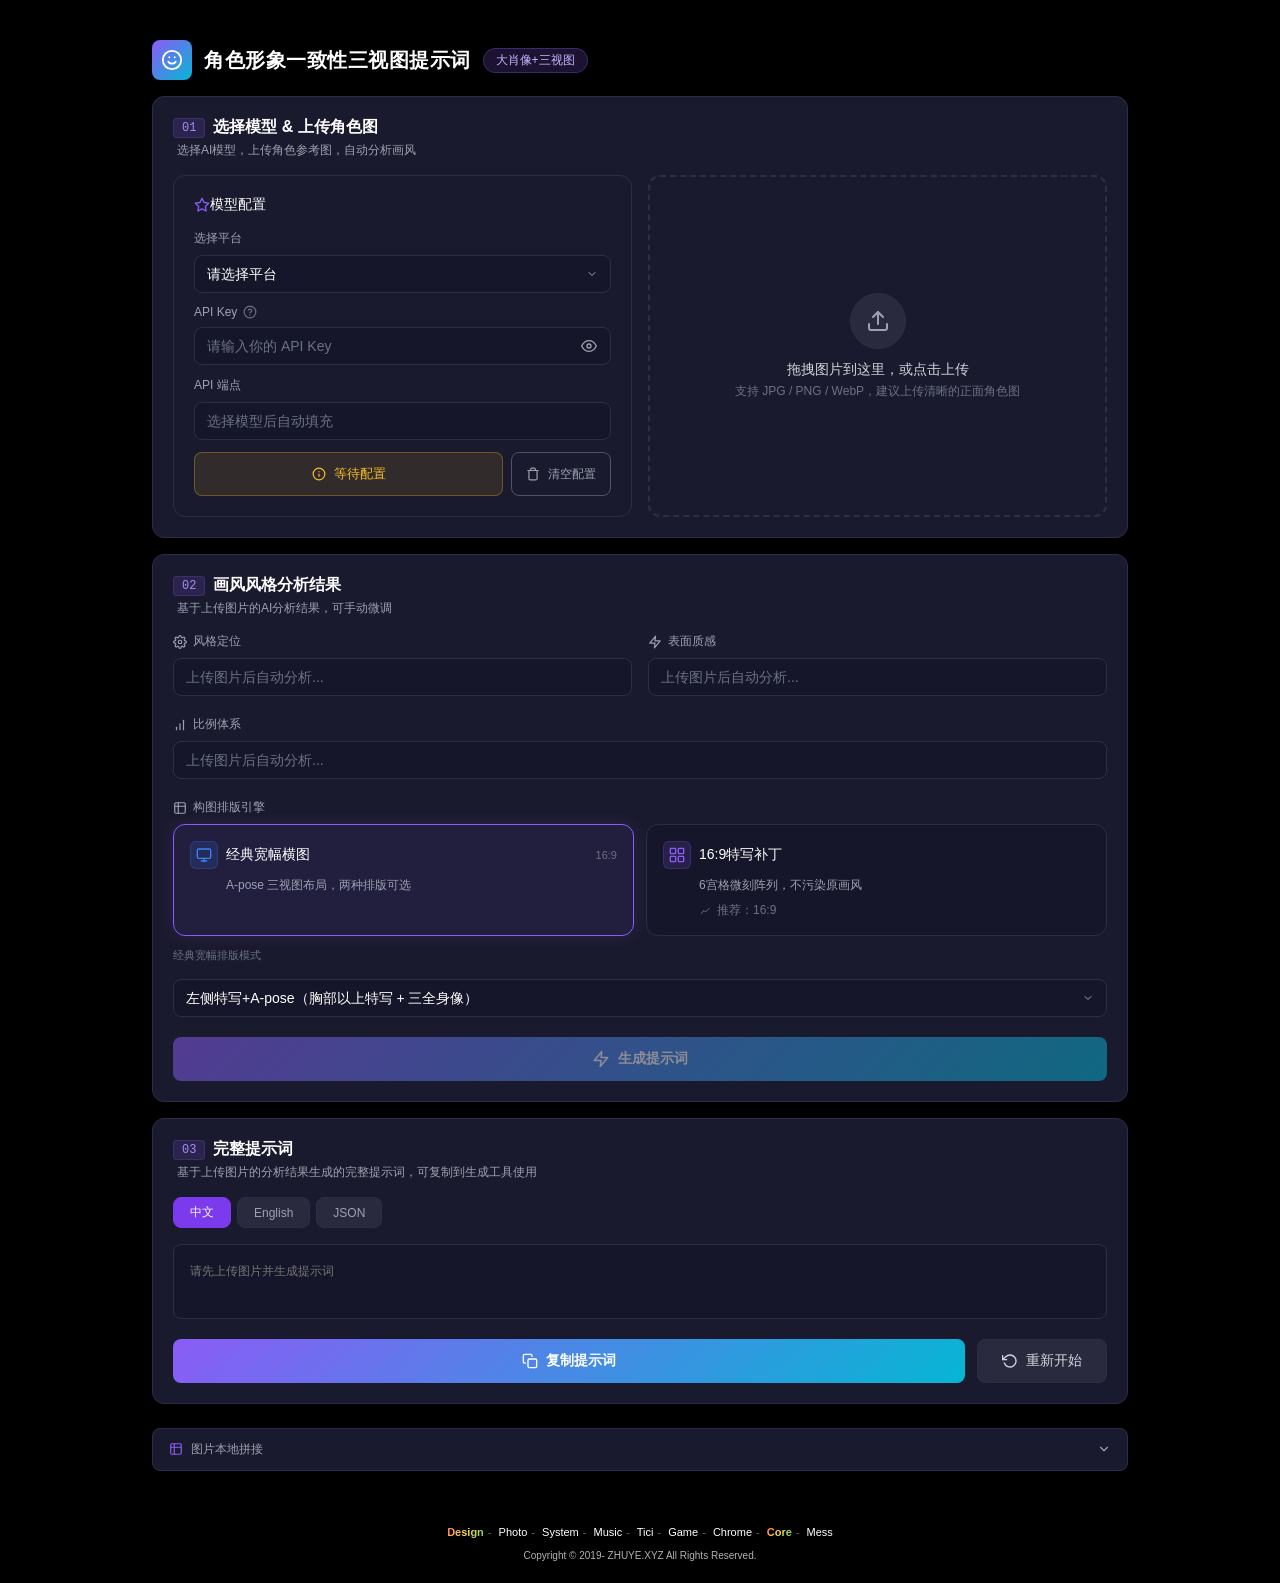
==== index.html @ f4ab0c1b "Add files via upload" ====
<!DOCTYPE html>
<html lang="zh-CN">
<head>
<meta charset="UTF-8">
<meta name="viewport" content="width=device-width,initial-scale=1.0">
<title>角色形象一致性三视图提示词</title>
<link rel="icon" href="https://www.zhuye.xyz/favicon3.ico" type="image/x-icon">
<style>
*,*::before,*::after{margin:0;padding:0;box-sizing:border-box}
body{font-family:-apple-system,BlinkMacSystemFont,"Segoe UI","PingFang SC","Microsoft YaHei",sans-serif;background:#000;color:#fff;-webkit-font-smoothing:antialiased;min-height:100vh}
::-webkit-scrollbar{width:6px}::-webkit-scrollbar-track{background:transparent}::-webkit-scrollbar-thumb{background:#2d2d4a;border-radius:3px}
.container{max-width:1024px;margin:0 auto;padding:24px 16px}@media(min-width:768px){.container{padding:40px 24px}}
@keyframes fadeInUp{from{opacity:0;transform:translateY(20px)}to{opacity:1;transform:translateY(0)}}
@keyframes spin{to{transform:rotate(360deg)}}
.fade-in{animation:fadeInUp .6s ease forwards;opacity:0}.d1{animation-delay:100ms}.d2{animation-delay:200ms}.d3{animation-delay:300ms}

.header{display:flex;align-items:center;gap:12px;flex-wrap:wrap}
.h-icon{width:40px;height:40px;border-radius:8px;background:linear-gradient(135deg,#8b5cf6,#06b6d4);display:flex;align-items:center;justify-content:center;flex-shrink:0}
.h-icon svg{width:22px;height:22px;color:#fff}
.h-title{font-size:20px;font-weight:700;letter-spacing:.5px}
.h-badge{padding:3px 12px;border-radius:999px;font-size:12px;font-weight:500;background:rgba(139,92,246,.2);color:#c4b5fd;border:1px solid rgba(139,92,246,.3);white-space:nowrap}

.card{background:#1a1a2e;border:1px solid #2d2d4a;border-radius:12px;padding:20px;margin-top:16px}
.card-hdr{display:flex;align-items:center;gap:8px;margin-bottom:4px}
.card-step{font-size:12px;font-family:monospace;color:#a78bfa;background:rgba(139,92,246,.15);padding:2px 8px;border-radius:4px;border:1px solid rgba(139,92,246,.2)}
.card-title{font-size:16px;font-weight:600}
.card-sub{font-size:12px;color:#9ca3af;margin-left:4px;margin-bottom:16px}

.grid-2{display:grid;grid-template-columns:1fr;gap:16px}@media(min-width:1024px){.grid-2{grid-template-columns:1fr 1fr}}
.grid-2s{display:grid;grid-template-columns:1fr;gap:16px}@media(min-width:640px){.grid-2s{grid-template-columns:1fr 1fr}}

.f-label{display:flex;align-items:center;gap:6px;font-size:12px;color:#9ca3af;margin-bottom:8px}
.f-label svg{width:14px;height:14px;flex-shrink:0}
.inp{width:100%;padding:10px 12px;background:#16162a;border:1px solid #2d2d4a;border-radius:8px;color:#fff;font-size:14px;outline:none;transition:all .2s}
.inp:focus{border-color:#8b5cf6;box-shadow:0 0 0 2px rgba(139,92,246,.2)}
.inp::placeholder{color:#6b7280}
.sel{width:100%;padding:10px 36px 10px 12px;background:#16162a;border:1px solid #2d2d4a;border-radius:8px;color:#fff;font-size:14px;outline:none;appearance:none;cursor:pointer;background-image:url("data:image/svg+xml,%3Csvg xmlns='http://www.w3.org/2000/svg' width='12' height='12' viewBox='0 0 24 24' fill='none' stroke='%239ca3af' stroke-width='2' stroke-linecap='round' stroke-linejoin='round'%3E%3Cpolyline points='6 9 12 15 18 9'%3E%3C/polyline%3E%3C/svg%3E");background-repeat:no-repeat;background-position:right 12px center}
.sel:focus{border-color:#8b5cf6;box-shadow:0 0 0 2px rgba(139,92,246,.2)}
.sel option{background:#16162a;color:#fff}
.inp-wrap{position:relative}
.inp-wrap .inp{padding-right:40px}
.inp-wrap .tgl{position:absolute;right:10px;top:50%;transform:translateY(-50%);background:none;border:none;color:#9ca3af;cursor:pointer;padding:4px;display:flex}
.inp-wrap .tgl:hover{color:#fff}

.b-grad{width:100%;padding:12px 24px;border-radius:8px;border:none;background:linear-gradient(135deg,#8b5cf6,#06b6d4);color:#fff;font-size:14px;font-weight:600;cursor:pointer;display:flex;align-items:center;justify-content:center;gap:8px;transition:all .2s;min-height:44px}
.b-grad:hover{opacity:.9;box-shadow:0 4px 20px rgba(139,92,246,.4)}
.b-grad:active{transform:scale(.98)}
.b-grad:disabled{opacity:.5;cursor:not-allowed;box-shadow:none}

.b-sec{padding:12px 24px;border-radius:8px;border:1px solid #2d2d4a;background:#2a2a3e;color:#d1d5db;font-size:14px;cursor:pointer;display:flex;align-items:center;justify-content:center;gap:8px;transition:all .2s;flex:1;min-height:44px;white-space:nowrap}
.b-sec:hover{border-color:#6b7280;color:#fff}

.b-tab{padding:6px 16px;border-radius:8px;font-size:12px;cursor:pointer;transition:all .2s;border:1px solid #2d2d4a;background:#2a2a3e;color:#9ca3af}
.b-tab:hover{border-color:#6b7280}
.b-tab.on{background:#7c3aed;color:#fff;border-color:#7c3aed}

.b-foot{width:100%;padding:12px 16px;border-radius:8px;border:1px solid #2d2d4a;background:#1a1a2e;color:#9ca3af;font-size:12px;cursor:pointer;display:flex;align-items:center;gap:8px;transition:all .2s}
.b-foot:hover{border-color:#6b7280;color:#d1d5db}
.b-foot .arr{margin-left:auto;transition:transform .2s}
.b-foot .arr.on{transform:rotate(180deg)}

/* 合并状态按钮 */
.s-btn{width:100%;padding:10px 12px;border-radius:8px;border:1px solid #2d2d4a;font-size:13px;display:flex;align-items:center;justify-content:center;gap:8px;transition:all .3s;cursor:default;min-height:44px}
.s-btn.wait{background:rgba(251,191,36,.1);border-color:rgba(251,191,36,.3);color:#fbbf24}
.s-btn.ready{background:rgba(59,130,246,.1);border-color:rgba(59,130,246,.3);color:#60a5fa;cursor:pointer}
.s-btn.ready:hover{background:rgba(59,130,246,.2);border-color:rgba(59,130,246,.5)}
.s-btn.testing{background:rgba(251,191,36,.1);border-color:rgba(251,191,36,.3);color:#fbbf24;cursor:default}
.s-btn.ok{background:rgba(16,185,129,.1);border-color:rgba(16,185,129,.3);color:#34d399;cursor:default}
.s-btn.fail{background:rgba(239,68,68,.1);border-color:rgba(239,68,68,.3);color:#f87171;cursor:pointer}
.s-btn.fail:hover{background:rgba(239,68,68,.2);border-color:rgba(239,68,68,.5)}
.s-btn .spin{animation:spin 1s linear infinite}
.s-btn.clear{width:auto;padding:10px 14px;border-color:#4b5563;color:#9ca3af;cursor:pointer;flex-shrink:0;white-space:nowrap;font-size:12px}
.s-btn.clear:hover{background:rgba(239,68,68,.1);border-color:rgba(239,68,68,.3);color:#f87171}

.upload{border:2px dashed #2d2d4a;border-radius:12px;padding:32px 16px;text-align:center;cursor:pointer;transition:all .2s;display:flex;flex-direction:column;align-items:center;justify-content:center;flex:1;height:100%;min-height:200px}
.upload:hover{border-color:rgba(139,92,246,.5);background:rgba(139,92,246,.03)}
.upload.drag{border-color:#8b5cf6;background:rgba(139,92,246,.08)}
.upload.ok{border-color:rgba(16,185,129,.4);background:rgba(16,185,129,.03);cursor:default}
.u-icon{width:56px;height:56px;border-radius:50%;background:#2a2a3e;border:1px solid #2d2d4a;display:flex;align-items:center;justify-content:center;margin-bottom:12px}
.u-icon svg{width:24px;height:24px;color:#9ca3af}
.u-text{font-size:14px;color:#d1d5db}
.u-hint{font-size:12px;color:#6b7280;margin-top:4px}
.u-prev{display:none;flex-direction:column;align-items:center;gap:8px;width:100%}
.u-prev img{width:100px;height:100px;object-fit:cover;border-radius:8px;border:1px solid rgba(16,185,129,.3)}
/* 上传后预览占满高度 */
.upload.ok{min-height:auto;padding:16px}
.upload.ok .u-prev{flex:1;justify-content:center;position:relative}
.upload.ok .u-prev:hover::after{content:'点击重新上传';position:absolute;inset:0;display:flex;align-items:center;justify-content:center;background:rgba(0,0,0,.65);color:#fff;font-size:14px;font-weight:500;border-radius:8px;cursor:pointer}
@media(min-width:1024px){
  .upload-wrap{height:100%}
  .upload.ok .u-prev img{max-width:100%;max-height:360px;width:auto;height:auto;object-fit:contain}
  .u-prev .nm,.u-prev .sz{flex-shrink:0}
}
.u-prev .nm{font-size:14px;color:#34d399}
.u-prev .sz{font-size:12px;color:#6b7280}


.og{display:grid;grid-template-columns:1fr;gap:12px}@media(min-width:640px){.og{grid-template-columns:1fr 1fr}}
.oc{background:#16162a;border:1px solid #2d2d4a;border-radius:12px;padding:16px;cursor:pointer;transition:all .2s}
.oc:hover{border-color:#4a4a6a;background:#1a1a30}
.oc.sel{border-color:#8b5cf6;background:rgba(139,92,246,.08);box-shadow:0 0 15px rgba(139,92,246,.15)}
.oc-hdr{display:flex;align-items:center;gap:8px;margin-bottom:8px}
.oc-ico{width:28px;height:28px;border-radius:6px;display:flex;align-items:center;justify-content:center;flex-shrink:0}
.oc-ico.bl{background:rgba(59,130,246,.15);border:1px solid rgba(59,130,246,.2)}
.oc-ico.bl svg{color:#3b82f6}
.oc-ico.pu{background:rgba(139,92,246,.15);border:1px solid rgba(139,92,246,.2)}
.oc-ico.pu svg{color:#8b5cf6}
.oc-ttl{font-size:14px;font-weight:500}
.oc-bdg{margin-left:auto;padding:1px 6px;border-radius:4px;font-size:10px;font-weight:500;background:rgba(239,68,68,.25);color:#fca5a5;border:1px solid rgba(239,68,68,.3);white-space:nowrap}
.oc-desc{font-size:12px;color:#9ca3af;margin-left:36px}
.oc-rec{display:flex;align-items:center;gap:6px;font-size:12px;color:#6b7280;margin-top:8px;margin-left:36px}
.oc-rec svg{width:12px;height:12px}

.p-tabs{display:flex;gap:6px;margin-bottom:16px}
.p-area{width:100%;padding:16px;background:#16162a;border:1px solid #2d2d4a;border-radius:8px;color:#d1d5db;font-size:12px;line-height:1.7;min-height:60px;white-space:pre-wrap;resize:none;font-family:inherit}
.p-acts{display:flex;gap:12px;margin-top:16px}

.f-p{margin-top:24px}
.f-c{margin-top:8px;padding:16px;background:#16162a;border:1px solid #2d2d4a;border-radius:8px;font-size:12px;color:#9ca3af;line-height:1.6;display:none}
.f-c ul{margin-top:4px;padding-left:16px;list-style:disc}
/* 拼接区域上传区覆盖全局 flex 样式 */
.f-c .upload,.f-c .upload.ok{flex:0 1 auto;height:auto;min-height:120px}
.f-c .upload .u-prev{flex:0 1 auto;justify-content:flex-start}
.f-c ul li{margin-top:4px}

.mb3{margin-bottom:12px}.mb4{margin-bottom:16px}.mt2{margin-top:8px}.mt3{margin-top:12px}
.sy5>*+*{margin-top:20px}
.flex{display:flex}.ac{align-items:center}.jc{justify-content:center}.f1{flex:1}.fs0{flex-shrink:0}
.txs{font-size:12px}.txm{font-size:14px}
.cg3{color:#d1d5db}.cg4{color:#9ca3af}.cg5{color:#6b7280}.cw{color:#fff}
.mla{margin-left:auto}.ml9{margin-left:36px}

/* ===== 底部导航（来自 zhuye.xyz） ===== */
.site-footer{margin-top:0;width:100%;padding:12px 20px 16px;text-align:center;font-size:11px;line-height:1.8;color:var(--t2)}
.site-footer a{color:var(--t2);text-decoration:none;transition:color .2s}
.site-footer a:hover{color:var(--a)}
.site-footer .footer-sep{margin:0 4px;opacity:.4}
.site-footer .footer-links{margin-bottom:4px}
.site-footer .footer-links a{font-size:11px}
.site-footer .footer-copy{margin:2px 0;font-size:10px;opacity:.7}
.site-footer .footer-design-link{background:linear-gradient(135deg,#ff6b6b,#ffd93d,#6bcb77,#4d96ff,#c77dff,#ff6b6b) 0 0/300% 100% text;-webkit-text-fill-color:transparent;font-weight:600;animation:designFlow 3s linear infinite}
@keyframes designFlow{0%{background-position:0 0}100%{background-position:300% 0}}
</style>
</head>
<body>

<div class="container">

<!-- ======== Header ======== -->
<header class="header fade-in">
  <div class="h-icon">
    <svg viewBox="0 0 24 24" fill="none" stroke="currentColor" stroke-width="2" stroke-linecap="round" stroke-linejoin="round">
      <circle cx="12" cy="12" r="10"/><path d="M8 14s1.5 2 4 2 4-2 4-2"/><line x1="9" y1="9" x2="9.01" y2="9"/><line x1="15" y1="9" x2="15.01" y2="9"/>
    </svg>
  </div>
  <h1 class="h-title">角色形象一致性三视图提示词</h1>
  <span class="h-badge">大肖像+三视图</span>
</header>

<!-- ======== Step 01 ======== -->
<section class="card fade-in d1">
  <div class="card-hdr">
    <span class="card-step">01</span>
    <h2 class="card-title">选择模型 &amp; 上传角色图</h2>
  </div>
  <p class="card-sub">选择AI模型，上传角色参考图，自动分析画风</p>

  <div class="grid-2">
    <!-- Model Config -->
    <div class="card" style="margin-top:0;padding:20px">
      <div class="flex ac gap-2 mb4">
        <svg width="16" height="16" viewBox="0 0 24 24" fill="none" stroke="#8b5cf6" stroke-width="2" stroke-linecap="round" stroke-linejoin="round">
          <polygon points="12 2 15.09 8.26 22 9.27 17 14.14 18.18 21.02 12 17.77 5.82 21.02 7 14.14 2 9.27 8.91 8.26 12 2"/>
        </svg>
        <span class="txm cw" style="font-weight:500">模型配置</span>
      </div>

      <div class="mb3">
        <label class="f-label">选择平台</label>
        <select class="sel" id="pselect" onchange="onPlatformChange()">
          <option value="" disabled selected>请选择平台</option>
          <option value="阿里百炼">阿里百炼（通义千问视觉模型）</option>
          <option value="Kimi">Kimi（月之暗面）</option>
          <option value="腾讯混元">腾讯混元</option>
          <option value="豆包">豆包（火山引擎）</option>
          <option value="智谱">智谱 AI</option>
          <option value="DeepSeek">DeepSeek（深度求索）</option>
          <option value="硅基流动">硅基流动（SiliconFlow）</option>
          <option value="讯飞星辰">讯飞星辰（MaaS平台）</option>
          <option value="自定义">自定义</option>
        </select>
      </div>
      <div class="mb3" id="model-select-group" style="display:none">
        <label class="f-label">选择模型</label>
        <select class="sel" id="modelselect" onchange="onModelChange()">
          <option value="" disabled selected>请先选择平台</option>
        </select>
        <div id="modelinfo" style="margin-top:6px;font-size:11px;line-height:1.6;display:none">
          <span style="color:#34d399">🎁 免费额度：<span id="mfree" style="color:#d1d5db">-</span></span>
          <br><span style="color:#fbbf24">💰 价格：<span id="mprice" style="color:#d1d5db">-</span></span>
        </div>
      </div>

      <div class="mb3">
        <label class="f-label">API Key
          <button onclick="showApiHelp()" type="button" style="background:none;border:none;color:#6b7280;cursor:pointer;padding:0;display:inline-flex;vertical-align:middle" title="各平台获取 API Key 方式">
            <svg width="14" height="14" viewBox="0 0 24 24" fill="none" stroke="currentColor" stroke-width="2" stroke-linecap="round" stroke-linejoin="round"><circle cx="12" cy="12" r="10"/><path d="M9.09 9a3 3 0 0 1 5.83 1c0 2-3 3-3 3"/><line x1="12" y1="17" x2="12.01" y2="17"/></svg>
          </button>
        </label>
        <div class="inp-wrap">
          <input type="password" class="inp" id="apikey" placeholder="请输入你的 API Key" oninput="onKeyChange()">
          <button class="tgl" onclick="toggleKey()" type="button">
            <svg width="16" height="16" viewBox="0 0 24 24" fill="none" stroke="currentColor" stroke-width="2" stroke-linecap="round" stroke-linejoin="round" id="keyeye">
              <path d="M1 12s4-8 11-8 11 8 11 8-4 8-11 8-11-8-11-8z"/><circle cx="12" cy="12" r="3"/>
            </svg>
          </button>
        </div>
      </div>

      <div class="mb3">
        <label class="f-label">API 端点</label>
        <input type="text" class="inp" id="apiendpoint" placeholder="选择模型后自动填充" readonly>
      </div>

      <!-- 合并状态按钮 -->
      <div style="display:flex;gap:8px;align-items:stretch">
        <div class="s-btn wait" id="connbtn" onclick="onConnBtnClick()" style="flex:1">
          <svg width="14" height="14" viewBox="0 0 24 24" fill="none" stroke="currentColor" stroke-width="2" stroke-linecap="round" stroke-linejoin="round"><circle cx="12" cy="12" r="10"/><line x1="12" y1="16" x2="12" y2="12"/><line x1="12" y1="8" x2="12.01" y2="8"/></svg> 等待配置
        </div>
        <div class="s-btn clear" id="clearbtn" onclick="clearApiConfig()" title="清空 API Key 与端点配置">
          <svg width="14" height="14" viewBox="0 0 24 24" fill="none" stroke="currentColor" stroke-width="2" stroke-linecap="round" stroke-linejoin="round"><polyline points="3 6 5 6 21 6"/><path d="M19 6v14a2 2 0 0 1-2 2H7a2 2 0 0 1-2-2V6m3 0V4a2 2 0 0 1 2-2h4a2 2 0 0 1 2 2v2"/></svg> 清空配置
        </div>
      </div>
    </div>

    <!-- Upload -->
    <div class="upload-wrap" style="display:flex;flex-direction:column;gap:12px">
      <div class="upload" id="upload">
        <input type="file" id="finp" accept=".jpg,.jpeg,.png,.webp" style="display:none">
        <div id="uempty" style="width:100%;display:flex;flex-direction:column;align-items:center">
          <div class="u-icon" style="margin:0 auto 12px">
            <svg viewBox="0 0 24 24" fill="none" stroke="currentColor" stroke-width="2" stroke-linecap="round" stroke-linejoin="round">
              <path d="M21 15v4a2 2 0 0 1-2 2H5a2 2 0 0 1-2-2v-4"/><polyline points="17 8 12 3 7 8"/><line x1="12" y1="3" x2="12" y2="15"/>
            </svg>
          </div>
          <p class="u-text">拖拽图片到这里，或点击上传</p>
          <p class="u-hint">支持 JPG / PNG / WebP，建议上传清晰的正面角色图</p>
        </div>
        <div class="u-prev" id="uprev" onclick="reUpload()">
          <img id="previmg" alt="预览">
          <span class="nm" id="fname"></span>
          <span class="sz" id="fsize"></span>
        </div>
      </div>
      <span id="analysismsg" style="font-size:12px;color:#f87171;display:none"></span>
    </div>
  </div>
</section>

<!-- ======== Step 02 ======== -->
<section class="card fade-in d2">
  <div class="card-hdr">
    <span class="card-step">02</span>
    <h2 class="card-title">画风风格分析结果</h2>
  </div>
  <p class="card-sub">基于上传图片的AI分析结果，可手动微调</p>

  <div class="sy5">
    <div class="grid-2s">
      <div>
        <label class="f-label">
          <svg viewBox="0 0 24 24" fill="none" stroke="currentColor" stroke-width="2" stroke-linecap="round" stroke-linejoin="round">
            <circle cx="12" cy="12" r="3"/><path d="M19.4 15a1.65 1.65 0 0 0 .33 1.82l.06.06a2 2 0 0 1-2.83 2.83l-.06-.06a1.65 1.65 0 0 0-1.82-.33 1.65 1.65 0 0 0-1 1.51V21a2 2 0 0 1-4 0v-.09A1.65 1.65 0 0 0 9 19.4a1.65 1.65 0 0 0-1.82.33l-.06.06a2 2 0 0 1-2.83-2.83l.06-.06A1.65 1.65 0 0 0 4.68 15a1.65 1.65 0 0 0-1.51-1H3a2 2 0 0 1 0-4h.09A1.65 1.65 0 0 0 4.6 9a1.65 1.65 0 0 0-.33-1.82l-.06-.06a2 2 0 0 1 2.83-2.83l.06.06A1.65 1.65 0 0 0 9 4.68a1.65 1.65 0 0 0 1-1.51V3a2 2 0 0 1 4 0v.09a1.65 1.65 0 0 0 1 1.51 1.65 1.65 0 0 0 1.82-.33l.06-.06a2 2 0 0 1 2.83 2.83l-.06.06A1.65 1.65 0 0 0 19.4 9a1.65 1.65 0 0 0 1.51 1H21a2 2 0 0 1 0 4h-.09a1.65 1.65 0 0 0-1.51 1z"/>
          </svg>
          风格定位
        </label>
        <input type="text" class="inp" id="style" placeholder="上传图片后自动分析..." readonly>
      </div>
      <div>
        <label class="f-label">
          <svg viewBox="0 0 24 24" fill="none" stroke="currentColor" stroke-width="2" stroke-linecap="round" stroke-linejoin="round">
            <path d="M13 2L3 14h9l-1 8 10-12h-9l1-8z"/>
          </svg>
          表面质感
        </label>
        <input type="text" class="inp" id="texture" placeholder="上传图片后自动分析..." readonly>
      </div>
    </div>

    <div>
      <label class="f-label">
        <svg viewBox="0 0 24 24" fill="none" stroke="currentColor" stroke-width="2" stroke-linecap="round" stroke-linejoin="round">
          <line x1="12" y1="20" x2="12" y2="10"/><line x1="18" y1="20" x2="18" y2="4"/><line x1="6" y1="20" x2="6" y2="16"/>
        </svg>
        比例体系
      </label>
      <input type="text" class="inp" id="proportion" placeholder="上传图片后自动分析..." readonly>
    </div>

    <div>
      <div class="f-label mb3" style="margin-bottom:8px">
        <svg width="14" height="14" viewBox="0 0 24 24" fill="none" stroke="currentColor" stroke-width="2" stroke-linecap="round" stroke-linejoin="round">
          <rect x="3" y="3" width="18" height="18" rx="2" ry="2"/><line x1="3" y1="9" x2="21" y2="9"/><line x1="9" y1="3" x2="9" y2="21"/>
        </svg>
        <span>构图排版引擎</span>
      </div>

      <div class="og">
        <div class="oc sel" data-l="classic" onclick="selLayout('classic')">
          <div class="oc-hdr">
            <div class="oc-ico bl">
              <svg width="16" height="16" viewBox="0 0 24 24" fill="none" stroke="currentColor" stroke-width="2" stroke-linecap="round" stroke-linejoin="round">
                <rect x="2" y="3" width="20" height="14" rx="2" ry="2"/><line x1="8" y1="21" x2="16" y2="21"/><line x1="12" y1="17" x2="12" y2="21"/>
              </svg>
            </div>
            <span class="oc-ttl">经典宽幅横图</span>
            <span class="oc-rec" style="margin-left:auto;margin-top:0;font-size:11px;color:#6b7280">16:9</span>
          </div>
          <p class="oc-desc">A-pose 三视图布局，两种排版可选</p>
        </div>

        <div class="oc" data-l="patch" onclick="selLayout('patch')">
          <div class="oc-hdr">
            <div class="oc-ico pu">
              <svg width="16" height="16" viewBox="0 0 24 24" fill="none" stroke="currentColor" stroke-width="2" stroke-linecap="round" stroke-linejoin="round">
                <rect x="2" y="2" width="8" height="8" rx="1"/><rect x="14" y="2" width="8" height="8" rx="1"/><rect x="2" y="14" width="8" height="8" rx="1"/><rect x="14" y="14" width="8" height="8" rx="1"/>
              </svg>
            </div>
            <span class="oc-ttl">16:9特写补丁</span>
          </div>
          <p class="oc-desc">6宫格微刻阵列，不污染原画风</p>
          <div class="oc-rec">
            <svg viewBox="0 0 24 24" fill="none" stroke="currentColor" stroke-width="2" stroke-linecap="round" stroke-linejoin="round"><polyline points="4 17 10 11 13 14 20 7"/></svg>
            推荐：16:9
          </div>
        </div>
      </div>

      <!-- 经典宽幅子选项 -->
      <div id="classic-sub" class="mt3" style="display:block">
        <label class="f-label" style="color:#6b7280;font-size:11px">经典宽幅排版模式</label>
        <select class="sel" id="classic-sub-select" onchange="selSub(this.value)" style="margin-top:8px">
          <option value="apose">A-pose三视图（正面 + 侧面 + 背面）</option>
          <option value="closeup" selected>左侧特写+A-pose（胸部以上特写 + 三全身像）</option>
        </select>
      </div>

      <!-- 16:9特写补丁子选项 -->
      <div id="patch-sub" class="mt3" style="display:none">
        <label class="f-label" style="color:#6b7280;font-size:11px">6宫格特写阵列</label>
        <div style="display:grid;grid-template-columns:1fr 1fr 1fr;gap:6px;margin-top:8px">
          <div style="background:#16162a;border:1px solid #2d2d4a;border-radius:8px;padding:10px 8px;text-align:center">
            <span style="display:block;font-size:11px;color:#d1d5db">侧面头部特写</span>
          </div>
          <div style="background:#16162a;border:1px solid #2d2d4a;border-radius:8px;padding:10px 8px;text-align:center">
            <span style="display:block;font-size:11px;color:#d1d5db">顶部头部特写</span>
          </div>
          <div style="background:#16162a;border:1px solid #2d2d4a;border-radius:8px;padding:10px 8px;text-align:center">
            <span style="display:block;font-size:11px;color:#d1d5db">背面头部特写</span>
          </div>
          <div style="background:#16162a;border:1px solid #2d2d4a;border-radius:8px;padding:10px 8px;text-align:center">
            <span style="display:block;font-size:11px;color:#d1d5db">胸腹部特写</span>
          </div>
          <div style="background:#16162a;border:1px solid #2d2d4a;border-radius:8px;padding:10px 8px;text-align:center">
            <span style="display:block;font-size:11px;color:#d1d5db">背腰部特写</span>
          </div>
          <div style="background:#16162a;border:1px solid #2d2d4a;border-radius:8px;padding:10px 8px;text-align:center">
            <span style="display:block;font-size:11px;color:#d1d5db">脚步特写</span>
          </div>
        </div>
      </div>
    </div>

    <button class="b-grad" id="genbtn" onclick="genPrompt()" disabled>
      <svg width="18" height="18" viewBox="0 0 24 24" fill="none" stroke="currentColor" stroke-width="2" stroke-linecap="round" stroke-linejoin="round">
        <polygon points="13 2 3 14 12 14 11 22 21 10 12 10 13 2"/>
      </svg>
      生成提示词
    </button>
  </div>
</section>

<!-- ======== Step 03 ======== -->
<section class="card fade-in d3">
  <div class="card-hdr">
    <span class="card-step">03</span>
    <h2 class="card-title">完整提示词</h2>
  </div>
  <p class="card-sub">基于上传图片的分析结果生成的完整提示词，可复制到生成工具使用</p>

  <div class="p-tabs" id="ltabs">
    <button class="b-tab on" data-l="zh" onclick="swLang('zh')">中文</button>
    <button class="b-tab" data-l="en" onclick="swLang('en')">English</button>
    <button class="b-tab" data-l="json" onclick="swLang('json')">JSON</button>
  </div>

  <textarea class="p-area" id="ptext" readonly placeholder="请先上传图片并生成提示词"></textarea>

  <div class="p-acts">
    <button class="b-grad" id="cpybtn" onclick="copyPrompt()">
      <svg width="16" height="16" viewBox="0 0 24 24" fill="none" stroke="currentColor" stroke-width="2" stroke-linecap="round" stroke-linejoin="round">
        <rect x="9" y="9" width="13" height="13" rx="2" ry="2"/><path d="M5 15H4a2 2 0 0 1-2-2V4a2 2 0 0 1 2-2h9a2 2 0 0 1 2 2v1"/>
      </svg>
      <span id="cpytext">复制提示词</span>
    </button>
    <button class="b-sec" onclick="resetAll()">
      <svg width="16" height="16" viewBox="0 0 24 24" fill="none" stroke="currentColor" stroke-width="2" stroke-linecap="round" stroke-linejoin="round">
        <polyline points="1 4 1 10 7 10"/><path d="M3.51 15a9 9 0 1 0 2.13-9.36L1 10"/>
      </svg>
      重新开始
    </button>
  </div>
</section>

<!-- ======== API 帮助弹窗 ======== -->
<div id="api-help-overlay" onclick="closeApiHelp(event)" style="display:none;position:fixed;top:0;left:0;width:100%;height:100%;background:rgba(0,0,0,.7);z-index:1000;justify-content:center;align-items:center" class="flex ac jc">
  <div onclick="event.stopPropagation()" style="background:#1a1a2e;border:1px solid #2d2d4a;border-radius:12px;padding:24px;max-width:600px;width:92%;max-height:85vh;overflow-y:auto">
    <div class="flex ac" style="justify-content:space-between;margin-bottom:16px">
      <span style="font-size:16px;font-weight:600">各平台获取 API Key 与端点</span>
      <button onclick="closeApiHelp()" style="background:none;border:none;color:#9ca3af;cursor:pointer;padding:4px">
        <svg width="18" height="18" viewBox="0 0 24 24" fill="none" stroke="currentColor" stroke-width="2" stroke-linecap="round" stroke-linejoin="round"><line x1="18" y1="6" x2="6" y2="18"/><line x1="6" y1="6" x2="18" y2="18"/></svg>
      </button>
    </div>
    <div style="font-size:13px;line-height:1.7">

      <style>
      .api-acc{border-radius:8px;margin-bottom:8px;overflow:hidden;border:1px solid #2d2d4a}
      .api-acc-h{padding:12px 14px;background:#16162a;cursor:pointer;display:flex;align-items:center;justify-content:space-between;transition:background .2s}
      .api-acc-h:hover{background:#1e1e38}
      .api-acc-h .arr{transition:transform .25s;color:#6b7280;flex-shrink:0}
      .api-acc-h.on .arr{transform:rotate(180deg)}
      .api-acc-bd{padding:0 14px 14px;display:none;font-size:12px;line-height:1.8;color:#9ca3af}
      .api-acc-bd.on{display:block}
      .api-acc-bd a{color:#60a5fa;text-decoration:none}
      .api-acc-bd .ep-box{padding:6px 10px;background:rgba(251,191,36,.1);border-radius:4px;border:1px solid rgba(251,191,36,.2);margin-top:6px;font-size:11px}
      .api-acc-bd .ep-box .lbl{color:#fbbf24}
      .api-acc-bd .ep-box .val{color:#d1d5db}
      .api-acc-bd .ep-box .sub{color:#6b7280}
      </style>

      <!-- 阿里百炼 -->
      <div class="api-acc">
        <div class="api-acc-h on" onclick="toggleApiAcc(this)">
          <span style="color:#c4b5fd;font-weight:600;font-size:14px">阿里百炼（通义千问视觉模型）</span>
          <svg class="arr" width="14" height="14" viewBox="0 0 24 24" fill="none" stroke="currentColor" stroke-width="2" stroke-linecap="round" stroke-linejoin="round"><polyline points="6 9 12 15 18 9"/></svg>
        </div>
        <div class="api-acc-bd on">
          <div>① 打开 <a href="https://bailian.console.aliyun.com/" target="_blank" rel="noopener noreferrer">阿里云百炼控制台</a> → 右上角选择「华北2（北京）」地域</div>
          <div>② 左侧导航「API Key 管理」→ 点击「创建 API Key」→ 设置权限后确认</div>
          <div>③ 弹窗中复制 API Key 并妥善保存（关闭后无法再次查看）</div>
          <div class="ep-box">
            <span class="lbl">API 端点</span>：<span class="val">https://dashscope.aliyuncs.com/compatible-mode/v1</span>
          </div>
          <div style="margin-top:8px;font-size:11px;line-height:1.8">
            <div style="color:#fbbf24;font-weight:600;margin-bottom:4px">📋 支持模型及价格</div>
            <div style="padding:5px 8px;margin-bottom:4px;background:rgba(139,92,246,.06);border-radius:4px;border:1px solid rgba(139,92,246,.12)">
              <div style="color:#d1d5db;font-weight:500">Qwen3.7-Plus（多模态智能体，2026.06）</div>
              <div style="color:#34d399;font-size:10px">🎁 免费额度：新用户赠百元免费额度</div>
              <div style="color:#fbbf24;font-size:10px">💰 价格：输入 0.002 元/千tokens，输出 0.008 元/千tokens</div>
            </div>
            <div style="padding:5px 8px;margin-bottom:4px;background:rgba(139,92,246,.06);border-radius:4px;border:1px solid rgba(139,92,246,.12)">
              <div style="color:#d1d5db;font-weight:500">Qwen3.6-Plus（旗舰视觉，1M上下文，2026.07）</div>
              <div style="color:#34d399;font-size:10px">🎁 免费额度：新用户赠百元免费额度</div>
              <div style="color:#fbbf24;font-size:10px">💰 价格：输入 0.004 元/千tokens，输出 0.012 元/千tokens</div>
            </div>
            <div style="padding:5px 8px;margin-bottom:4px;background:rgba(139,92,246,.06);border-radius:4px;border:1px solid rgba(139,92,246,.12)">
              <div style="color:#d1d5db;font-weight:500">Qwen3.6-Flash（轻量视觉，高性价比，2026.07）</div>
              <div style="color:#34d399;font-size:10px">🎁 免费额度：新用户赠百元免费额度</div>
              <div style="color:#fbbf24;font-size:10px">💰 价格：输入 0.0005 元/千tokens，输出 0.002 元/千tokens</div>
            </div>
            <div style="padding:5px 8px;margin-bottom:4px;background:rgba(139,92,246,.06);border-radius:4px;border:1px solid rgba(139,92,246,.12)">
              <div style="color:#d1d5db;font-weight:500">Qwen-VL-Max（旗舰视觉模型，2025.08）</div>
              <div style="color:#34d399;font-size:10px">🎁 免费额度：新用户赠百元免费额度</div>
              <div style="color:#fbbf24;font-size:10px">💰 价格：输入 0.0035 元/千tokens，输出 0.014 元/千tokens</div>
            </div>
            <div style="padding:5px 8px;margin-bottom:4px;background:rgba(139,92,246,.06);border-radius:4px;border:1px solid rgba(139,92,246,.12)">
              <div style="color:#d1d5db;font-weight:500">Qwen-VL-Plus（增强视觉，2025.03）</div>
              <div style="color:#34d399;font-size:10px">🎁 免费额度：新用户赠百元免费额度</div>
              <div style="color:#fbbf24;font-size:10px">💰 价格：输入 0.0015 元/千tokens，输出 0.0045 元/千tokens</div>
            </div>
            <div style="padding:5px 8px;margin-bottom:4px;background:rgba(139,92,246,.06);border-radius:4px;border:1px solid rgba(139,92,246,.12)">
              <div style="color:#d1d5db;font-weight:500">Qwen-VL-Flash（快速视觉，2025.01）</div>
              <div style="color:#34d399;font-size:10px">🎁 免费额度：新用户赠百元免费额度</div>
              <div style="color:#fbbf24;font-size:10px">💰 价格：输入 0.0005 元/千tokens，输出 0.002 元/千tokens</div>
            </div>
            <div style="padding:5px 8px;margin-bottom:4px;background:rgba(139,92,246,.06);border-radius:4px;border:1px solid rgba(139,92,246,.12)">
              <div style="color:#d1d5db;font-weight:500">Qwen3-VL-32B-Instruct（2025.05）</div>
              <div style="color:#34d399;font-size:10px">🎁 免费额度：新用户赠百元免费额度</div>
              <div style="color:#fbbf24;font-size:10px">💰 价格：输入 0.001 元/千tokens，输出 0.004 元/千tokens</div>
            </div>
          </div>
        </div>
      </div>
      <!-- DeepSeek -->
      <div class="api-acc">
        <div class="api-acc-h" onclick="toggleApiAcc(this)">
          <span style="color:#93c5fd;font-weight:600;font-size:14px">DeepSeek（深度求索）</span>
          <svg class="arr" width="14" height="14" viewBox="0 0 24 24" fill="none" stroke="currentColor" stroke-width="2" stroke-linecap="round" stroke-linejoin="round"><polyline points="6 9 12 15 18 9"/></svg>
        </div>
        <div class="api-acc-bd">
          <div>① 打开 <a href="https://platform.deepseek.com/" target="_blank" rel="noopener noreferrer">DeepSeek 平台</a> → 注册/登录后进入 API Keys 页面</div>
          <div>② 点击「创建 API Key」，复制并保存密钥</div>
          <div>③ 将 API Key 填入上方密钥框，选择模型后即可使用</div>
          <div class="ep-box">
            <span class="lbl">API 端点</span>：<span class="val">https://api.deepseek.com/v1</span>
          </div>
          <div style="margin-top:8px;font-size:11px;line-height:1.8">
            <div style="color:#fbbf24;font-weight:600;margin-bottom:4px">📋 支持模型及价格</div>
            <div style="padding:5px 8px;margin-bottom:4px;background:rgba(139,92,246,.06);border-radius:4px;border:1px solid rgba(139,92,246,.12)">
              <div style="color:#d1d5db;font-weight:500">DeepSeek Chat（V4 多模态，支持图片输入）</div>
              <div style="color:#34d399;font-size:10px">🎁 免费额度：新用户赠 500 万 tokens</div>
              <div style="color:#fbbf24;font-size:10px">💰 价格：输入 0.5 元/百万tokens，输出 2 元/百万tokens</div>
            </div>
          </div>
        </div>
      </div>
      <!-- 硅基流动 -->
      <div class="api-acc">
        <div class="api-acc-h" onclick="toggleApiAcc(this)">
          <span style="color:#86efac;font-weight:600;font-size:14px">硅基流动（SiliconFlow）</span>
          <svg class="arr" width="14" height="14" viewBox="0 0 24 24" fill="none" stroke="currentColor" stroke-width="2" stroke-linecap="round" stroke-linejoin="round"><polyline points="6 9 12 15 18 9"/></svg>
        </div>
        <div class="api-acc-bd">
          <div>① 打开 <a href="https://cloud.siliconflow.com/" target="_blank" rel="noopener noreferrer">SiliconCloud 平台</a> → 注册/登录</div>
          <div>② 进入「API 密钥」页面创建密钥，新用户赠 14 元余额</div>
          <div>③ 将 API Key 填入上方密钥框，选择模型后即可使用</div>
          <div class="ep-box">
            <span class="lbl">API 端点</span>：<span class="val">https://api.siliconflow.cn/v1</span>
          </div>
          <div style="margin-top:8px;font-size:11px;line-height:1.8">
            <div style="color:#fbbf24;font-weight:600;margin-bottom:4px">📋 支持模型及价格</div>
            <div style="padding:5px 8px;margin-bottom:4px;background:rgba(139,92,246,.06);border-radius:4px;border:1px solid rgba(139,92,246,.12)">
              <div style="color:#d1d5db;font-weight:500">DeepSeek-VL2（多模态视觉理解）</div>
              <div style="color:#34d399;font-size:10px">🎁 免费额度：新用户赠 14 元余额</div>
              <div style="color:#fbbf24;font-size:10px">💰 价格：输入 $0.13/M tokens，输出 $0.42/M tokens</div>
            </div>
            <div style="padding:5px 8px;margin-bottom:4px;background:rgba(139,92,246,.06);border-radius:4px;border:1px solid rgba(139,92,246,.12)">
              <div style="color:#d1d5db;font-weight:500">Qwen2-VL-72B-Instruct（旗舰视觉）</div>
              <div style="color:#34d399;font-size:10px">🎁 免费额度：新用户赠 14 元余额</div>
              <div style="color:#fbbf24;font-size:10px">💰 价格：输入 $0.35/M tokens，输出 $0.35/M tokens</div>
            </div>
            <div style="padding:5px 8px;margin-bottom:4px;background:rgba(139,92,246,.06);border-radius:4px;border:1px solid rgba(139,92,246,.12)">
              <div style="color:#d1d5db;font-weight:500">Qwen2-VL-7B-Instruct（轻量视觉）</div>
              <div style="color:#34d399;font-size:10px">🎁 免费额度：新用户赠 14 元余额</div>
              <div style="color:#fbbf24;font-size:10px">💰 价格：输入 $0.08/M tokens，输出 $0.08/M tokens</div>
            </div>
            <div style="padding:5px 8px;margin-bottom:4px;background:rgba(139,92,246,.06);border-radius:4px;border:1px solid rgba(139,92,246,.12)">
              <div style="color:#d1d5db;font-weight:500">InternVL2-76B（上海AI Lab，强视觉理解）</div>
              <div style="color:#34d399;font-size:10px">🎁 免费额度：新用户赠 14 元余额</div>
              <div style="color:#fbbf24;font-size:10px">💰 价格：输入 $0.28/M tokens，输出 $0.28/M tokens</div>
            </div>
            <div style="padding:5px 8px;margin-bottom:4px;background:rgba(139,92,246,.06);border-radius:4px;border:1px solid rgba(139,92,246,.12)">
              <div style="color:#d1d5db;font-weight:500">InternVL2-40B（中等规模视觉模型）</div>
              <div style="color:#34d399;font-size:10px">🎁 免费额度：新用户赠 14 元余额</div>
              <div style="color:#fbbf24;font-size:10px">💰 价格：输入 $0.18/M tokens，输出 $0.18/M tokens</div>
            </div>
          </div>
        </div>
      </div>
      <!-- 讯飞星辰 -->
      <div class="api-acc">
        <div class="api-acc-h" onclick="toggleApiAcc(this)">
          <span style="color:#fde68a;font-weight:600;font-size:14px">讯飞星辰（MaaS平台）</span>
          <svg class="arr" width="14" height="14" viewBox="0 0 24 24" fill="none" stroke="currentColor" stroke-width="2" stroke-linecap="round" stroke-linejoin="round"><polyline points="6 9 12 15 18 9"/></svg>
        </div>
        <div class="api-acc-bd">
          <div>① 打开 <a href="https://maas.xfyun.cn/" target="_blank" rel="noopener noreferrer">讯飞星辰MaaS平台</a> → 注册/登录</div>
          <div>② 进入「计费管理」→「API Key管理」创建密钥</div>
          <div>③ 将 API Key 填入上方密钥框，选择模型后即可使用</div>
          <div class="ep-box">
            <span class="lbl">API 端点</span>：<span class="val">https://maas-api.xfyun.cn/v1</span>
          </div>
          <div style="margin-top:8px;font-size:11px;line-height:1.8">
            <div style="color:#fbbf24;font-weight:600;margin-bottom:4px">📋 支持模型及价格</div>
            <div style="padding:5px 8px;margin-bottom:4px;background:rgba(139,92,246,.06);border-radius:4px;border:1px solid rgba(139,92,246,.12)">
              <div style="color:#d1d5db;font-weight:500">Spark X2（星火旗舰，多模态理解）</div>
              <div style="color:#34d399;font-size:10px">🎁 免费额度：新用户赠 100 万 tokens</div>
              <div style="color:#fbbf24;font-size:10px">💰 价格：输入 3 元/百万tokens，输出 3 元/百万tokens</div>
            </div>
            <div style="padding:5px 8px;margin-bottom:4px;background:rgba(139,92,246,.06);border-radius:4px;border:1px solid rgba(139,92,246,.12)">
              <div style="color:#d1d5db;font-weight:500">Spark X2 Flash（轻量快速，多模态）</div>
              <div style="color:#34d399;font-size:10px">🎁 免费额度：新用户赠 100 万 tokens</div>
              <div style="color:#fbbf24;font-size:10px">💰 价格：输入 1 元/百万tokens，输出 2 元/百万tokens</div>
            </div>
          </div>
        </div>
      </div>
      <!-- Kimi -->
      <div class="api-acc">
        <div class="api-acc-h" onclick="toggleApiAcc(this)">
          <span style="color:#c4b5fd;font-weight:600;font-size:14px">Kimi（月之暗面）</span>
          <svg class="arr" width="14" height="14" viewBox="0 0 24 24" fill="none" stroke="currentColor" stroke-width="2" stroke-linecap="round" stroke-linejoin="round"><polyline points="6 9 12 15 18 9"/></svg>
        </div>
        <div class="api-acc-bd">
          <div>① 打开 <a href="https://platform.kimi.ai/console/api-keys" target="_blank" rel="noopener noreferrer">Kimi 开放平台控制台</a> → 登录账号</div>
          <div>② 左侧「API Keys」→ 点击「Create API Key」</div>
          <div>③ 填写名称后创建 → 复制 API Key 并妥善保存</div>
          <div class="ep-box">
            <span class="lbl">API 端点</span>：<span class="val">https://api.moonshot.ai/v1</span>
          </div>
          <div style="margin-top:8px;font-size:11px;line-height:1.8">
            <div style="color:#fbbf24;font-weight:600;margin-bottom:4px">📋 支持模型及价格</div>
            <div style="padding:5px 8px;margin-bottom:4px;background:rgba(139,92,246,.06);border-radius:4px;border:1px solid rgba(139,92,246,.12)">
              <div style="color:#d1d5db;font-weight:500">Kimi-K3（旗舰多模态，2.8T参数，1M上下文，2026.07）</div>
              <div style="color:#34d399;font-size:10px">🎁 免费额度：新用户赠 500 万 tokens</div>
              <div style="color:#fbbf24;font-size:10px">💰 价格：输入 8 元/百万tokens，输出 32 元/百万tokens</div>
            </div>
            <div style="padding:5px 8px;margin-bottom:4px;background:rgba(139,92,246,.06);border-radius:4px;border:1px solid rgba(139,92,246,.12)">
              <div style="color:#d1d5db;font-weight:500">Kimi-K2.5（多模态视觉旗舰，2026.01）</div>
              <div style="color:#34d399;font-size:10px">🎁 免费额度：新用户赠 500 万 tokens</div>
              <div style="color:#fbbf24;font-size:10px">💰 价格：输入 2 元/百万tokens，输出 12 元/百万tokens</div>
            </div>
          </div>
        </div>
      </div>
      <!-- 腾讯混元 -->
      <div class="api-acc">
        <div class="api-acc-h" onclick="toggleApiAcc(this)">
          <span style="color:#c4b5fd;font-weight:600;font-size:14px">腾讯混元</span>
          <svg class="arr" width="14" height="14" viewBox="0 0 24 24" fill="none" stroke="currentColor" stroke-width="2" stroke-linecap="round" stroke-linejoin="round"><polyline points="6 9 12 15 18 9"/></svg>
        </div>
        <div class="api-acc-bd">
          <div>① 打开 <a href="https://console.cloud.tencent.com/cam/capi" target="_blank" rel="noopener noreferrer">腾讯云控制台 → 访问管理 → API 密钥管理</a></div>
          <div>② 登录后点击「新建密钥」→ 生成 SecretId 和 SecretKey</div>
          <div>③ 复制 SecretId 并作为 API Key 填入（混元 API 使用 SecretId 认证）</div>
          <div class="ep-box">
            <span class="lbl">API 端点</span>：<span class="val">https://api.hunyuan.cloud.tencent.com/v1</span>
          </div>
          <div style="margin-top:8px;font-size:11px;line-height:1.8">
            <div style="color:#fbbf24;font-weight:600;margin-bottom:4px">📋 支持模型及价格</div>
            <div style="padding:5px 8px;margin-bottom:4px;background:rgba(139,92,246,.06);border-radius:4px;border:1px solid rgba(139,92,246,.12)">
              <div style="color:#d1d5db;font-weight:500">Hunyuan-Vision（视觉理解，2025.10）</div>
              <div style="color:#34d399;font-size:10px">🎁 免费额度：每月赠 100 万 tokens</div>
              <div style="color:#fbbf24;font-size:10px">💰 价格：输入 0.003 元/千tokens，输出 0.009 元/千tokens</div>
            </div>
            <div style="padding:5px 8px;margin-bottom:4px;background:rgba(139,92,246,.06);border-radius:4px;border:1px solid rgba(139,92,246,.12)">
              <div style="color:#d1d5db;font-weight:500">Hunyuan-Vision-1.5-Thinking（视觉推理增强，2025.10）</div>
              <div style="color:#34d399;font-size:10px">🎁 免费额度：每月赠 100 万 tokens</div>
              <div style="color:#fbbf24;font-size:10px">💰 价格：输入 0.005 元/千tokens，输出 0.015 元/千tokens</div>
            </div>
          </div>
        </div>
      </div>
      <!-- 豆包 -->
      <div class="api-acc">
        <div class="api-acc-h" onclick="toggleApiAcc(this)">
          <span style="color:#c4b5fd;font-weight:600;font-size:14px">豆包（火山引擎）</span>
          <svg class="arr" width="14" height="14" viewBox="0 0 24 24" fill="none" stroke="currentColor" stroke-width="2" stroke-linecap="round" stroke-linejoin="round"><polyline points="6 9 12 15 18 9"/></svg>
        </div>
        <div class="api-acc-bd">
          <div>① 打开 <a href="https://console.volcengine.com/ark/region:ark+cn-beijing/apiKey" target="_blank" rel="noopener noreferrer">火山引擎方舟平台 → API Key 管理</a></div>
          <div>② 登录后点击「创建 API Key」→ 复制生成的 Key</div>
          <div>③ 在「模型推理」中开通相应模型的推理接入点</div>
          <div class="ep-box">
            <span class="lbl">API 端点</span>：<span class="val">https://ark.cn-beijing.volces.com/api/v3</span>
          </div>
          <div style="margin-top:8px;font-size:11px;line-height:1.8">
            <div style="color:#fbbf24;font-weight:600;margin-bottom:4px">📋 支持模型及价格</div>
            <div style="padding:5px 8px;margin-bottom:4px;background:rgba(139,92,246,.06);border-radius:4px;border:1px solid rgba(139,92,246,.12)">
              <div style="color:#d1d5db;font-weight:500">Doubao Seed 2.1 Pro（旗舰多模态，2026.06）</div>
              <div style="color:#34d399;font-size:10px">🎁 免费额度：新用户赠 50 万 tokens</div>
              <div style="color:#fbbf24;font-size:10px">💰 价格：输入 0.005 元/千tokens，输出 0.02 元/千tokens</div>
            </div>
            <div style="padding:5px 8px;margin-bottom:4px;background:rgba(139,92,246,.06);border-radius:4px;border:1px solid rgba(139,92,246,.12)">
              <div style="color:#d1d5db;font-weight:500">Doubao Seed 2.1 Turbo（快速多模态，2026.06）</div>
              <div style="color:#34d399;font-size:10px">🎁 免费额度：新用户赠 50 万 tokens</div>
              <div style="color:#fbbf24;font-size:10px">💰 价格：输入 0.002 元/千tokens，输出 0.008 元/千tokens</div>
            </div>
            <div style="padding:5px 8px;margin-bottom:4px;background:rgba(139,92,246,.06);border-radius:4px;border:1px solid rgba(139,92,246,.12)">
              <div style="color:#d1d5db;font-weight:500">Doubao-1.5-Pro-32k（多模态视觉，2025.01）</div>
              <div style="color:#34d399;font-size:10px">🎁 免费额度：新用户赠 50 万 tokens</div>
              <div style="color:#fbbf24;font-size:10px">💰 价格：输入 0.0008 元/千tokens，输出 0.002 元/千tokens</div>
            </div>
            <div style="padding:5px 8px;margin-bottom:4px;background:rgba(139,92,246,.06);border-radius:4px;border:1px solid rgba(139,92,246,.12)">
              <div style="color:#d1d5db;font-weight:500">Doubao-Vision-Pro-32k（视觉理解专用）</div>
              <div style="color:#34d399;font-size:10px">🎁 免费额度：新用户赠 50 万 tokens</div>
              <div style="color:#fbbf24;font-size:10px">💰 价格：输入 0.003 元/千tokens，输出 0.009 元/千tokens</div>
            </div>
          </div>
        </div>
      </div>
      <!-- 智谱 -->
      <div class="api-acc">
        <div class="api-acc-h" onclick="toggleApiAcc(this)">
          <span style="color:#c4b5fd;font-weight:600;font-size:14px">智谱 AI</span>
          <svg class="arr" width="14" height="14" viewBox="0 0 24 24" fill="none" stroke="currentColor" stroke-width="2" stroke-linecap="round" stroke-linejoin="round"><polyline points="6 9 12 15 18 9"/></svg>
        </div>
        <div class="api-acc-bd">
          <div>① 打开 <a href="https://open.bigmodel.cn/usercenter/apikeys" target="_blank" rel="noopener noreferrer">智谱 AI 开放平台 → 个人中心 → API Keys</a></div>
          <div>② 登录后点击「添加 API Key」→ 选择权限后确认</div>
          <div>③ 复制生成的 API Key 并妥善保存（格式：xxxx.xxxx）</div>
          <div class="ep-box">
            <span class="lbl">API 端点</span>：<span class="val">https://open.bigmodel.cn/api/paas/v4</span>
          </div>
          <div style="margin-top:8px;font-size:11px;line-height:1.8">
            <div style="color:#fbbf24;font-weight:600;margin-bottom:4px">📋 支持模型及价格</div>
            <div style="padding:5px 8px;margin-bottom:4px;background:rgba(139,92,246,.06);border-radius:4px;border:1px solid rgba(139,92,246,.12)">
              <div style="color:#d1d5db;font-weight:500">GLM-4V-Flash（免费视觉模型）</div>
              <div style="color:#34d399;font-size:10px">🎁 免费额度：永久免费</div>
              <div style="color:#fbbf24;font-size:10px">💰 价格：免费</div>
            </div>
            <div style="padding:5px 8px;margin-bottom:4px;background:rgba(139,92,246,.06);border-radius:4px;border:1px solid rgba(139,92,246,.12)">
              <div style="color:#d1d5db;font-weight:500">GLM-4V-Plus（多模态视觉，2025.07）</div>
              <div style="color:#34d399;font-size:10px">🎁 免费额度：新用户赠 500 万 tokens</div>
              <div style="color:#fbbf24;font-size:10px">💰 价格：输入 0.005 元/千tokens，输出 0.01 元/千tokens</div>
            </div>
            <div style="padding:5px 8px;margin-bottom:4px;background:rgba(139,92,246,.06);border-radius:4px;border:1px solid rgba(139,92,246,.12)">
              <div style="color:#d1d5db;font-weight:500">GLM-4V-Plus-0111（视觉增强版，2025.01）</div>
              <div style="color:#34d399;font-size:10px">🎁 免费额度：新用户赠 500 万 tokens</div>
              <div style="color:#fbbf24;font-size:10px">💰 价格：输入 0.008 元/千tokens，输出 0.02 元/千tokens</div>
            </div>
            <div style="padding:5px 8px;margin-bottom:4px;background:rgba(139,92,246,.06);border-radius:4px;border:1px solid rgba(139,92,246,.12)">
              <div style="color:#d1d5db;font-weight:500">GLM-4.6V（多模态基座，2025.12）</div>
              <div style="color:#34d399;font-size:10px">🎁 免费额度：新用户赠 500 万 tokens</div>
              <div style="color:#fbbf24;font-size:10px">💰 价格：输入 1 元/百万tokens，输出 4 元/百万tokens</div>
            </div>
            <div style="padding:5px 8px;margin-bottom:4px;background:rgba(139,92,246,.06);border-radius:4px;border:1px solid rgba(139,92,246,.12)">
              <div style="color:#d1d5db;font-weight:500">GLM-4.1V-Thinking（视觉推理增强）</div>
              <div style="color:#34d399;font-size:10px">🎁 免费额度：新用户赠 500 万 tokens</div>
              <div style="color:#fbbf24;font-size:10px">💰 价格：输入 0.002 元/千tokens，输出 0.008 元/千tokens</div>
            </div>
            <div style="padding:5px 8px;margin-bottom:4px;background:rgba(139,92,246,.06);border-radius:4px;border:1px solid rgba(139,92,246,.12)">
              <div style="color:#d1d5db;font-weight:500">GLM-5V-Turbo（多模态 Agent，2026.04）</div>
              <div style="color:#34d399;font-size:10px">🎁 免费额度：新用户赠 500 万 tokens</div>
              <div style="color:#fbbf24;font-size:10px">💰 价格：输入 5 元/百万tokens，输出 22 元/百万tokens</div>
            </div>
          </div>
        </div>
      </div>
      <!-- 自定义 -->
      <div class="api-acc">
        <div class="api-acc-h" onclick="toggleApiAcc(this)">
          <span style="color:#9ca3af;font-weight:600;font-size:14px">自定义</span>
          <svg class="arr" width="14" height="14" viewBox="0 0 24 24" fill="none" stroke="currentColor" stroke-width="2" stroke-linecap="round" stroke-linejoin="round"><polyline points="6 9 12 15 18 9"/></svg>
        </div>
        <div class="api-acc-bd">
          <div>① 自行配置 API Key</div>
          <div>② 自行填写 API 端点地址</div>
          <div>③ 模型名称在模型下拉框中直接输入自定义值</div>
          <div class="ep-box">
            <span class="lbl">API 端点</span>：<span class="val">自行填写</span>
          </div>
        </div>
      </div>
      <!-- 安全提示 -->
      <div style="margin-top:16px;padding:14px;background:rgba(251,191,36,.08);border:1px solid rgba(251,191,36,.25);border-radius:8px">
        <div style="display:flex;gap:8px;align-items:flex-start">
          <svg width="18" height="18" viewBox="0 0 24 24" fill="none" stroke="#fbbf24" stroke-width="2" stroke-linecap="round" stroke-linejoin="round" style="flex-shrink:0;margin-top:1px"><path d="M10.29 3.86L1.82 18a2 2 0 0 0 1.71 3h16.94a2 2 0 0 0 1.71-3L13.71 3.86a2 2 0 0 0-3.42 0z"/><line x1="12" y1="9" x2="12" y2="13"/><line x1="12" y1="17" x2="12.01" y2="17"/></svg>
          <div style="font-size:12px;line-height:1.8;color:#d1d5db">
            <div style="color:#fbbf24;font-weight:600;margin-bottom:6px">API Key 安全说明</div>
            <div>1. 你填入的 API Key 和端点仅保存在 localStorage 中，不会写入硬盘或 Cookie；</div>
            <div>2. 配置信息仅发送至你指定的 API 端点用于身份验证，不会上传至任何第三方服务器；</div>
            <div>3. 普通刷新（F5 / Ctrl+R）不会清空配置，可继续使用；</div>
            <div>4. 关闭标签页后重新打开，配置依然保留，无需重复填写；</div>
            <div>5. 点击上方「清空配置」按钮即可手动清除配置；强制刷新（Ctrl+F5 / Ctrl+Shift+R）不会清除已保存的配置，可放心使用。</div>
          </div>
        </div>
      </div>

      <div style="margin-top:16px;padding:12px;background:rgba(251,191,36,.08);border:1px solid rgba(251,191,36,.2);border-radius:8px;font-size:11px;line-height:1.8">
        <div style="color:#fbbf24;font-weight:600;margin-bottom:4px">© 价格与免责声明</div>
        <div style="color:#d1d5db">
          • 免费额度为各平台新用户活动，具体额度和有效期以平台官网为准<br>
          • 价格信息截止至 2026年7月29日，各平台可能随时调整，请以平台官网实时价格为准<br>
          • 模型列表及价格仅供参考，实际可用模型以各平台 API 返回为准
        </div>
      </div>

    </div>
  </div>
</div>

<!-- ======== Footer - 实验室功能 ======== -->
<div class="f-p fade-in">
  <button class="b-foot" onclick="toggleFoot()">
    <svg width="14" height="14" viewBox="0 0 24 24" fill="none" stroke="#8b5cf6" stroke-width="2" stroke-linecap="round" stroke-linejoin="round">
      <rect x="3" y="3" width="18" height="18" rx="2" ry="2"/><line x1="3" y1="9" x2="21" y2="9"/><line x1="9" y1="3" x2="9" y2="21"/>
    </svg>
    <span>图片本地拼接</span>
    <svg class="arr" width="14" height="14" viewBox="0 0 24 24" fill="none" stroke="currentColor" stroke-width="2" stroke-linecap="round" stroke-linejoin="round">
      <polyline points="6 9 12 15 18 9"/>
    </svg>
  </button>
  <div class="f-c" id="fcont">
    <p style="font-size:13px;color:#d1d5db;margin-bottom:12px">将三视图与特写图本地拼接为一张完整布局图，支持横向 / 竖向。</p>

    <!-- 图片上传区 -->
    <div style="display:grid;grid-template-columns:1fr 1fr;gap:12px;margin-bottom:12px">
      <div>
        <label class="f-label" style="margin-bottom:6px">图1（三视图）</label>
        <div class="upload" id="stitch-upload1" style="min-height:120px;padding:16px" onclick="document.getElementById('stitch-inp1').click()">
          <input type="file" id="stitch-inp1" accept=".jpg,.jpeg,.png,.webp" style="display:none" onchange="stitchLoadImg(1,this)">
          <div id="stitch-empty1">
            <svg width="24" height="24" viewBox="0 0 24 24" fill="none" stroke="#9ca3af" stroke-width="2" stroke-linecap="round" stroke-linejoin="round"><path d="M21 15v4a2 2 0 0 1-2 2H5a2 2 0 0 1-2-2v-4"/><polyline points="17 8 12 3 7 8"/><line x1="12" y1="3" x2="12" y2="15"/></svg>
            <p class="u-hint" style="margin-top:6px">点击选择三视图</p>
          </div>
          <div class="u-prev" id="stitch-prev1" style="display:none">
            <img id="stitch-img1" alt="" style="width:80px;height:80px">
          </div>
        </div>
      </div>
      <div>
        <label class="f-label" style="margin-bottom:6px">图2（特写图）</label>
        <div class="upload" id="stitch-upload2" style="min-height:120px;padding:16px" onclick="document.getElementById('stitch-inp2').click()">
          <input type="file" id="stitch-inp2" accept=".jpg,.jpeg,.png,.webp" style="display:none" onchange="stitchLoadImg(2,this)">
          <div id="stitch-empty2">
            <svg width="24" height="24" viewBox="0 0 24 24" fill="none" stroke="#9ca3af" stroke-width="2" stroke-linecap="round" stroke-linejoin="round"><path d="M21 15v4a2 2 0 0 1-2 2H5a2 2 0 0 1-2-2v-4"/><polyline points="17 8 12 3 7 8"/><line x1="12" y1="3" x2="12" y2="15"/></svg>
            <p class="u-hint" style="margin-top:6px">点击选择特写图</p>
          </div>
          <div class="u-prev" id="stitch-prev2" style="display:none">
            <img id="stitch-img2" alt="" style="width:80px;height:80px">
          </div>
        </div>
      </div>
    </div>

    <!-- 方向选择 + 操作按钮 -->
    <div style="display:flex;align-items:center;gap:12px;margin-bottom:12px;margin-top:20px">
      <div style="display:flex;gap:6px;flex:1">
        <button class="b-tab on" id="stitch-dir-h" onclick="stitchSetDir('h')" style="flex:1;text-align:center">
          <svg width="14" height="14" viewBox="0 0 24 24" fill="none" stroke="currentColor" stroke-width="2" stroke-linecap="round" stroke-linejoin="round" style="display:inline;vertical-align:middle;margin-right:4px"><line x1="3" y1="12" x2="21" y2="12"/><polyline points="18 15 21 12 18 9"/></svg>
          横向
        </button>
        <button class="b-tab" id="stitch-dir-v" onclick="stitchSetDir('v')" style="flex:1;text-align:center">
          <svg width="14" height="14" viewBox="0 0 24 24" fill="none" stroke="currentColor" stroke-width="2" stroke-linecap="round" stroke-linejoin="round" style="display:inline;vertical-align:middle;margin-right:4px"><line x1="12" y1="3" x2="12" y2="21"/><polyline points="9 18 12 21 15 18"/></svg>
          竖向
        </button>
      </div>
      <button class="b-grad" id="stitch-btn" onclick="doStitch()" disabled style="flex:0 0 auto;width:auto;padding:6px 16px;min-height:unset;font-size:12px">
        <svg width="16" height="16" viewBox="0 0 24 24" fill="none" stroke="currentColor" stroke-width="2" stroke-linecap="round" stroke-linejoin="round"><polygon points="13 2 3 14 12 14 11 22 21 10 12 10 13 2"/></svg>
        开始拼接
      </button>
    </div>

    <!-- 拼接结果 -->
    <div id="stitch-result" style="display:none">
      <div style="border:1px solid #2d2d4a;border-radius:8px;padding:12px;background:#16162a;margin-bottom:8px;text-align:center">
        <img id="stitch-output" alt="拼接结果" style="max-width:100%;max-height:400px;border-radius:4px">
      </div>
      <div style="display:flex;gap:8px">
        <button class="b-grad" onclick="stitchDownload('jpg')" style="padding:10px 20px;min-height:40px;flex:1">
          <svg width="16" height="16" viewBox="0 0 24 24" fill="none" stroke="currentColor" stroke-width="2" stroke-linecap="round" stroke-linejoin="round"><path d="M21 15v4a2 2 0 0 1-2 2H5a2 2 0 0 1-2-2v-4"/><polyline points="7 10 12 15 17 10"/><line x1="12" y1="15" x2="12" y2="3"/></svg>
          下载 JPG
        </button>
        <button class="b-grad" onclick="stitchDownload('png')" style="padding:10px 20px;min-height:40px;flex:1">
          <svg width="16" height="16" viewBox="0 0 24 24" fill="none" stroke="currentColor" stroke-width="2" stroke-linecap="round" stroke-linejoin="round"><path d="M21 15v4a2 2 0 0 1-2 2H5a2 2 0 0 1-2-2v-4"/><polyline points="7 10 12 15 17 10"/><line x1="12" y1="15" x2="12" y2="3"/></svg>
          下载 PNG
        </button>
      </div>
    </div>

    <div id="stitch-err" style="font-size:12px;color:#f87171;display:none;margin-top:4px"></div>
  </div>
</div>

</div>

<script>
var PLATFORMS = {
  '阿里百炼': {
    endpoint: 'https://dashscope.aliyuncs.com/compatible-mode/v1',
    models: [
      {id:'qwen3.7-plus', name:'qwen3.7-plus', label:'Qwen3.7-Plus（多模态智能体，2026.06）', free:'新用户赠百元免费额度', price:'输入 0.002 元/千tokens，输出 0.008 元/千tokens'},
      {id:'qwen3.6-plus', name:'qwen3.6-plus', label:'Qwen3.6-Plus（旗舰视觉，1M上下文，2026.07）', free:'新用户赠百元免费额度', price:'输入 0.004 元/千tokens，输出 0.012 元/千tokens'},
      {id:'qwen3.6-flash', name:'qwen3.6-flash', label:'Qwen3.6-Flash（轻量视觉，高性价比，2026.07）', free:'新用户赠百元免费额度', price:'输入 0.0005 元/千tokens，输出 0.002 元/千tokens'},
      {id:'qwen-vl-max', name:'qwen-vl-max', label:'Qwen-VL-Max（旗舰视觉模型，2025.08）', free:'新用户赠百元免费额度', price:'输入 0.0035 元/千tokens，输出 0.014 元/千tokens'},
      {id:'qwen-vl-plus', name:'qwen-vl-plus', label:'Qwen-VL-Plus（增强视觉，2025.03）', free:'新用户赠百元免费额度', price:'输入 0.0015 元/千tokens，输出 0.0045 元/千tokens'},
      {id:'qwen-vl-flash', name:'qwen-vl-flash', label:'Qwen-VL-Flash（快速视觉，2025.01）', free:'新用户赠百元免费额度', price:'输入 0.0005 元/千tokens，输出 0.002 元/千tokens'},
      {id:'qwen3-vl-32b', name:'qwen3-vl-32b-instruct', label:'Qwen3-VL-32B-Instruct（2025.05）', free:'新用户赠百元免费额度', price:'输入 0.001 元/千tokens，输出 0.004 元/千tokens'}
    ]
  },
  'Kimi': {
    endpoint: 'https://api.moonshot.ai/v1',
    models: [
      {id:'kimi-k3', name:'kimi-k3', label:'Kimi-K3（旗舰多模态，2.8T参数，1M上下文，2026.07）', free:'新用户赠 500 万 tokens', price:'输入 8 元/百万tokens，输出 32 元/百万tokens'},
      {id:'kimi-k2.5', name:'kimi-k2.5', label:'Kimi-K2.5（多模态视觉旗舰，2026.01）', free:'新用户赠 500 万 tokens', price:'输入 2 元/百万tokens，输出 12 元/百万tokens'}
    ]
  },
  '腾讯混元': {
    endpoint: 'https://api.hunyuan.cloud.tencent.com/v1',
    models: [
      {id:'hunyuan-vision', name:'hunyuan-vision', label:'Hunyuan-Vision（视觉理解，2025.10）', free:'每月赠 100 万 tokens', price:'输入 0.003 元/千tokens，输出 0.009 元/千tokens'},
      {id:'hunyuan-vision-1.5-thinking', name:'hunyuan-vision-1.5-thinking', label:'Hunyuan-Vision-1.5-Thinking（视觉推理增强，2025.10）', free:'每月赠 100 万 tokens', price:'输入 0.005 元/千tokens，输出 0.015 元/千tokens'}
    ]
  },
  '豆包': {
    endpoint: 'https://ark.cn-beijing.volces.com/api/v3',
    models: [
      {id:'doubao-seed-2.1-pro', name:'doubao-seed-2.1-pro', label:'Doubao Seed 2.1 Pro（旗舰多模态，2026.06）', free:'新用户赠 50 万 tokens', price:'输入 0.005 元/千tokens，输出 0.02 元/千tokens'},
      {id:'doubao-seed-2.1-turbo', name:'doubao-seed-2.1-turbo', label:'Doubao Seed 2.1 Turbo（快速多模态，2026.06）', free:'新用户赠 50 万 tokens', price:'输入 0.002 元/千tokens，输出 0.008 元/千tokens'},
      {id:'doubao-1.5-pro', name:'doubao-1-5-pro-32k-250115', label:'Doubao-1.5-Pro-32k（多模态视觉，2025.01）', free:'新用户赠 50 万 tokens', price:'输入 0.0008 元/千tokens，输出 0.002 元/千tokens'},
      {id:'doubao-vision-pro', name:'doubao-vision-pro-32k', label:'Doubao-Vision-Pro-32k（视觉理解专用）', free:'新用户赠 50 万 tokens', price:'输入 0.003 元/千tokens，输出 0.009 元/千tokens'}
    ]
  },
  '智谱': {
    endpoint: 'https://open.bigmodel.cn/api/paas/v4',
    models: [
      {id:'glm-4v-flash', name:'glm-4v-flash', label:'GLM-4V-Flash（免费视觉模型）', free:'永久免费', price:'免费'},
      {id:'glm-4v-plus', name:'glm-4v-plus', label:'GLM-4V-Plus（多模态视觉，2025.07）', free:'新用户赠 500 万 tokens', price:'输入 0.005 元/千tokens，输出 0.01 元/千tokens'},
      {id:'glm-4v-plus-0111', name:'glm-4v-plus-0111', label:'GLM-4V-Plus-0111（视觉增强版，2025.01）', free:'新用户赠 500 万 tokens', price:'输入 0.008 元/千tokens，输出 0.02 元/千tokens'},
      {id:'glm-4.6v', name:'glm-4.6v', label:'GLM-4.6V（多模态基座，2025.12）', free:'新用户赠 500 万 tokens', price:'输入 1 元/百万tokens，输出 4 元/百万tokens'},
      {id:'glm-4.1v-thinking', name:'glm-4.1v-thinking', label:'GLM-4.1V-Thinking（视觉推理增强）', free:'新用户赠 500 万 tokens', price:'输入 0.002 元/千tokens，输出 0.008 元/千tokens'},
      {id:'glm-5v-turbo', name:'glm-5v-turbo', label:'GLM-5V-Turbo（多模态 Agent，2026.04）', free:'新用户赠 500 万 tokens', price:'输入 5 元/百万tokens，输出 22 元/百万tokens'}
    ]
  },
  'DeepSeek': {
    endpoint: 'https://api.deepseek.com/v1',
    models: [
      {id:'deepseek-chat', name:'deepseek-chat', label:'DeepSeek Chat（V4 多模态，支持图片）', free:'新用户赠 500 万 tokens', price:'输入 0.5 元/百万tokens，输出 2 元/百万tokens'}
    ]
  },
  '硅基流动': {
    endpoint: 'https://api.siliconflow.cn/v1',
    models: [
      {id:'deepseek-ai/deepseek-vl2', name:'deepseek-ai/deepseek-vl2', label:'DeepSeek-VL2（多模态视觉理解）', free:'新用户赠 14 元余额', price:'输入 $0.13/M tokens，输出 $0.42/M tokens'},
      {id:'Qwen/Qwen2-VL-72B-Instruct', name:'Qwen/Qwen2-VL-72B-Instruct', label:'Qwen2-VL-72B-Instruct（旗舰视觉）', free:'新用户赠 14 元余额', price:'输入 $0.35/M tokens，输出 $0.35/M tokens'},
      {id:'Qwen/Qwen2-VL-7B-Instruct', name:'Qwen/Qwen2-VL-7B-Instruct', label:'Qwen2-VL-7B-Instruct（轻量视觉）', free:'新用户赠 14 元余额', price:'输入 $0.08/M tokens，输出 $0.08/M tokens'},
      {id:'OpenGVLab/InternVL2-76B', name:'OpenGVLab/InternVL2-76B', label:'InternVL2-76B（上海AI Lab，强视觉理解）', free:'新用户赠 14 元余额', price:'输入 $0.28/M tokens，输出 $0.28/M tokens'},
      {id:'OpenGVLab/InternVL2-40B', name:'OpenGVLab/InternVL2-40B', label:'InternVL2-40B（中等规模视觉模型）', free:'新用户赠 14 元余额', price:'输入 $0.18/M tokens，输出 $0.18/M tokens'}
    ]
  },
  '讯飞星辰': {
    endpoint: 'https://maas-api.xfyun.cn/v1',
    models: [
      {id:'spark-x2', name:'spark-x2', label:'Spark X2（星火旗舰，多模态理解）', free:'新用户赠 100 万 tokens', price:'输入 3 元/百万tokens，输出 3 元/百万tokens'},
      {id:'spark-x2-flash', name:'spark-x2-flash', label:'Spark X2 Flash（轻量快速，多模态）', free:'新用户赠 100 万 tokens', price:'输入 1 元/百万tokens，输出 2 元/百万tokens'}
    ]
  }
};

var currentImageData = null;

// ===== localStorage 持久化 API 配置（普通刷新/关闭标签页均保留，仅清空按钮清除） =====
function saveApiConfig(){
  try{
    var data = {
      key: document.getElementById('apikey').value,
      ep: document.getElementById('apiendpoint').value,
      platform: document.getElementById('pselect').value,
      model: document.getElementById('modelselect').value
    };
    // 同时保存各平台 API Key 映射
    if(window._apiKeys) data.apiKeys = window._apiKeys;
    var str = JSON.stringify(data);
    localStorage.setItem('lx_api_config', str);
    // window.name 作为硬刷新回退（强制刷新不清除）
    try{window.name='lx_'+str}catch(e){}
  }catch(e){}
}
function restoreApiConfig(){
  try{
    var raw = localStorage.getItem('lx_api_config');
    // 如果 localStorage 被硬刷新清除，从 window.name 恢复
    if(!raw){
      try{
        var nn = window.name;
        if(nn && nn.indexOf('lx_')===0) raw = nn.slice(3);
      }catch(e){}
    }
    if(!raw) return;
    var data = JSON.parse(raw);
    // 恢复各平台 API Key 映射
    if(data.apiKeys) window._apiKeys = data.apiKeys;
    if(data.platform){
      document.getElementById('pselect').value = data.platform;
      onPlatformChange();
      if(data.model){
        document.getElementById('modelselect').value = data.model;
        onModelChange();
      }
    }
    if(data.ep){
      document.getElementById('apiendpoint').value = data.ep;
      document.getElementById('apiendpoint').readOnly = false;
    }
    if(data.key){
      document.getElementById('apikey').value = data.key;
      onKeyChange();
    }
  }catch(e){}
}

function onPlatformChange(){
  var plat = document.getElementById('pselect').value;
  var prevPlat = document.getElementById('pselect').getAttribute('data-prev') || '';
  // 保存当前 API Key 到旧平台
  if(prevPlat && prevPlat !== plat){
    var oldKey = document.getElementById('apikey').value;
    if(oldKey) window._apiKeys = window._apiKeys || {};
    if(window._apiKeys) window._apiKeys[prevPlat] = oldKey;
  }
  // 清空 API Key 输入
  document.getElementById('apikey').value = '';
  document.getElementById('apikey').type = 'password';
  document.getElementById('keyeye').innerHTML = '<path d="M1 12s4-8 11-8 11 8 11 8-4 8-11 8-11-8-11-8z"/><circle cx="12" cy="12" r="3"/>';
  // 如果新平台有保存的 Key，自动恢复
  if(window._apiKeys && window._apiKeys[plat]){
    document.getElementById('apikey').value = window._apiKeys[plat];
    onKeyChange();
  } else {
    setConnState('wait');
  }
  document.getElementById('pselect').setAttribute('data-prev', plat);
  var modelSel = document.getElementById('modelselect');
  var modelGroup = document.getElementById('model-select-group');
  var modelInfo = document.getElementById('modelinfo');
  modelInfo.style.display = 'none';
  if(!plat || plat === '自定义'){
    modelGroup.style.display = 'none';
    document.getElementById('apiendpoint').value = '';
    document.getElementById('apiendpoint').placeholder = plat === '自定义' ? '请输入自定义 API 端点' : '请先选择平台';
    document.getElementById('apiendpoint').readOnly = false;
    if(plat === '自定义') document.getElementById('apiendpoint').focus();
    saveApiConfig();
    return;
  }
  modelGroup.style.display = 'block';
  modelSel.innerHTML = '<option value="" disabled selected>请选择模型</option>';
  var pData = PLATFORMS[plat];
  if(pData && pData.models){
    pData.models.forEach(function(m){
      var opt = document.createElement('option');
      opt.value = m.id;
      opt.textContent = m.label;
      modelSel.appendChild(opt);
    });
  }
  document.getElementById('apiendpoint').value = pData ? pData.endpoint : '';
  document.getElementById('apiendpoint').placeholder = '选择模型后自动填充，也可手动修改';
  document.getElementById('apiendpoint').readOnly = false;
  setConnState('wait');
  saveApiConfig();
}

function onModelChange(){
  var plat = document.getElementById('pselect').value;
  var mid = document.getElementById('modelselect').value;
  var modelInfo = document.getElementById('modelinfo');
  if(!plat || !mid || !PLATFORMS[plat]){
    modelInfo.style.display = 'none';
    return;
  }
  var pData = PLATFORMS[plat];
  var mData = null;
  for(var i=0;i<pData.models.length;i++){
    if(pData.models[i].id === mid){ mData = pData.models[i]; break; }
  }
  if(mData){
    document.getElementById('mfree').textContent = mData.free;
    document.getElementById('mprice').textContent = mData.price;
    modelInfo.style.display = 'block';
  }
  setConnState('wait');
  saveApiConfig();
}

(function init(){
  restoreApiConfig();
  document.getElementById('pselect').addEventListener('change', function(){
    onPlatformChange();
  });
  document.getElementById('modelselect').addEventListener('change', function(){
    onModelChange();
  });
  document.getElementById('apiendpoint').addEventListener('input', function(){
    saveApiConfig();
  });
})();

function toggleKey(){
  var inp = document.getElementById('apikey');
  var eye = document.getElementById('keyeye');
  if(inp.type === 'password'){
    inp.type = 'text';
    eye.innerHTML = '<path d="M17.94 17.94A10.07 10.07 0 0 1 12 20c-7 0-11-8-11-8a18.45 18.45 0 0 1 5.06-5.94"/><path d="M9.9 4.24A9.12 9.12 0 0 1 12 4c7 0 11 8 11 8a18.5 18.5 0 0 1-2.16 3.19"/><line x1="1" y1="1" x2="23" y2="23"/>';
  } else {
    inp.type = 'password';
    eye.innerHTML = '<path d="M1 12s4-8 11-8 11 8 11 8-4 8-11 8-11-8-11-8z"/><circle cx="12" cy="12" r="3"/>';
  }
}

function onKeyChange(){
  saveApiConfig();
  var key = document.getElementById('apikey').value.trim();
  if(key){
    setConnState('ready');
  } else {
    setConnState('wait');
  }
}

function setConnState(state){
  var btn = document.getElementById('connbtn');
  btn.className = 's-btn ' + state;
  if(state === 'wait'){
    btn.innerHTML = '<svg width="14" height="14" viewBox="0 0 24 24" fill="none" stroke="currentColor" stroke-width="2" stroke-linecap="round" stroke-linejoin="round"><circle cx="12" cy="12" r="10"/><line x1="12" y1="16" x2="12" y2="12"/><line x1="12" y1="8" x2="12.01" y2="8"/></svg> 等待配置';
  } else if(state === 'ready'){
    btn.innerHTML = '<svg width="14" height="14" viewBox="0 0 24 24" fill="none" stroke="currentColor" stroke-width="2" stroke-linecap="round" stroke-linejoin="round"><polyline points="20 6 9 17 4 12"/></svg> 测试连接';
  } else if(state === 'testing'){
    btn.innerHTML = '<svg class="spin" width="14" height="14" viewBox="0 0 24 24" fill="none" stroke="currentColor" stroke-width="2" stroke-linecap="round" stroke-linejoin="round"><line x1="12" y1="2" x2="12" y2="6"/><line x1="12" y1="18" x2="12" y2="22"/><line x1="4.93" y1="4.93" x2="7.76" y2="7.76"/><line x1="16.24" y1="16.24" x2="19.07" y2="19.07"/><line x1="2" y1="12" x2="6" y2="12"/><line x1="18" y1="12" x2="22" y2="12"/><line x1="4.93" y1="19.07" x2="7.76" y2="16.24"/><line x1="16.24" y1="7.76" x2="19.07" y2="4.93"/></svg> 验证中...';
  } else if(state === 'ok'){
    btn.innerHTML = '<svg width="14" height="14" viewBox="0 0 24 24" fill="none" stroke="currentColor" stroke-width="2" stroke-linecap="round" stroke-linejoin="round"><path d="M22 11.08V12a10 10 0 1 1-5.93-9.14"/><polyline points="22 4 12 14.01 9 11.01"/></svg> 连接成功';
  } else if(state === 'fail'){
    btn.innerHTML = '<svg width="14" height="14" viewBox="0 0 24 24" fill="none" stroke="currentColor" stroke-width="2" stroke-linecap="round" stroke-linejoin="round"><circle cx="12" cy="12" r="10"/><line x1="15" y1="9" x2="9" y2="15"/><line x1="9" y1="9" x2="15" y2="15"/></svg> 连接失败，点击重试';
  }
}

function onConnBtnClick(){
  var btn = document.getElementById('connbtn');
  if(btn.classList.contains('ready') || btn.classList.contains('fail')){
    testConnection();
  }
}

function getModelName(){
  var plat = document.getElementById('pselect').value;
  var mid = document.getElementById('modelselect').value;
  if(!plat || !mid || !PLATFORMS[plat]) return mid || '';
  var pData = PLATFORMS[plat];
  for(var i=0;i<pData.models.length;i++){
    if(pData.models[i].id === mid) return pData.models[i].name;
  }
  return mid;
}

function clearApiConfig(){
  document.getElementById('apikey').value='';
  document.getElementById('apiendpoint').value='';
  document.getElementById('apiendpoint').placeholder='请先选择平台';
  document.getElementById('pselect').value='';
  document.getElementById('modelselect').innerHTML='<option value="" disabled selected>请先选择平台</option>';
  document.getElementById('model-select-group').style.display='none';
  document.getElementById('modelinfo').style.display='none';
  setConnState('wait');
  window._apiKeys = {};
  try{localStorage.removeItem('lx_api_config');window.name='';}catch(e){}
}

function testConnection(){
  var key = document.getElementById('apikey').value.trim();
  var ep = document.getElementById('apiendpoint').value.trim();
  if(!key){ setConnState('wait'); return; }
  if(!ep){ setConnState('fail'); return; }
  setConnState('testing');
  var start = Date.now();
  var modelName = getModelName();
  fetch(ep+'/chat/completions', {method:'POST', headers:{'Content-Type':'application/json','Authorization':'Bearer '+key}, body:'{"model":"'+modelName+'","messages":[{"role":"user","content":"hi"}],"max_tokens":1}'})
    .then(function(r){
      var el = Date.now()-start; if(el<800) setTimeout(function(){setConnState('ok')},800-el); else setConnState('ok');
    })
    .catch(function(){
      var el = Date.now()-start; if(el<800) setTimeout(function(){setConnState('fail')},800-el); else setConnState('fail');
    });
}

// ===== 图片上传与 API 分析 =====
var up = document.getElementById('upload');
var fi = document.getElementById('finp');
up.addEventListener('click',function(){if(!this.classList.contains('ok'))fi.click()});
up.addEventListener('dragover',function(e){e.preventDefault();this.classList.add('drag')});
up.addEventListener('dragleave',function(e){e.preventDefault();this.classList.remove('drag')});
up.addEventListener('drop',function(e){e.preventDefault();this.classList.remove('drag');if(e.dataTransfer.files.length>0)handleFile(e.dataTransfer.files[0])});
fi.addEventListener('change',function(){if(this.files.length>0)handleFile(this.files[0])});

function handleFile(f){
  // 显示预览
  document.getElementById('uempty').style.display='none';
  document.getElementById('uprev').style.display='flex';
  document.getElementById('fname').textContent=f.name;
  document.getElementById('fsize').textContent=(f.size/1024).toFixed(1)+' KB';
  up.classList.add('ok');
  document.getElementById('analysismsg').style.display='none';
  // 禁用生成按钮
  document.getElementById('genbtn').disabled=true;
  // 清空分析结果
  document.getElementById('style').value='';document.getElementById('style').placeholder='AI 分析中...';
  document.getElementById('texture').value='';document.getElementById('texture').placeholder='AI 分析中...';
  document.getElementById('proportion').value='';document.getElementById('proportion').placeholder='AI 分析中...';
  var reader=new FileReader();
  reader.onload=function(e){
    document.getElementById('previmg').src=e.target.result;
    currentImageData=e.target.result;
    // 调用 API 分析
    callApiAnalyze(currentImageData, f);
  };
  reader.readAsDataURL(f);
}

function callApiAnalyze(dataUrl, file){
  var key = document.getElementById('apikey').value.trim();
  var ep = document.getElementById('apiendpoint').value.trim();
  var model = getModelName();

  if(!key || !ep){
    showApiFail('请先配置 API Key 和端点，或选择模型后重试');
    return;
  }

  var body = JSON.stringify({
    model: model,
    messages: [
      {
        role: 'user',
        content: [
          {type:'text', text:'分析这张角色图片的风格、表面质感和人体比例，用JSON格式回复，不要多余文字，格式：{"style":"...","texture":"...","proportion":"..."}'},
          {type:'image_url', image_url:{url: dataUrl}}
        ]
      }
    ],
    max_tokens: 500
  });

  fetch(ep+'/chat/completions', {
    method: 'POST',
    headers: {'Content-Type':'application/json', 'Authorization':'Bearer '+key},
    body: body
  })
  .then(function(r){ return r.json().then(function(j){return {status:r.status,json:j};}); })
  .then(function(resp){
    var data = resp.json;
    // 统一错误处理：兼容各平台错误格式
    if(resp.status >= 400 || data.error || data.code){
      var errMsg = data.error ? (data.error.message||JSON.stringify(data.error))
        : data.message ? data.message
        : data.code ? '错误码 '+data.code+(data.message?' : '+data.message:'')
        : 'HTTP '+resp.status;
      showApiFail('API 错误: '+errMsg);
      return;
    }
    // 统一内容提取：兼容各平台返回结构
    var content = '';
    try{
      if(data.choices && data.choices[0]){
        var c = data.choices[0];
        content = (c.message && c.message.content) || (c.delta && c.delta.content) || c.text || '';
      } else if(data.content){
        content = data.content;
      } else if(data.output && data.output.text){
        content = data.output.text;
      }
      // 尝试从内容中提取 JSON（可能被 markdown 包裹）
      var jsonStr = content.replace(/^```(?:json)?\s*|\s*```$/g, '').trim();
      var parsed = JSON.parse(jsonStr);
      if(parsed.style && parsed.texture && parsed.proportion){
        fillAnalysis(parsed.style, parsed.texture, parsed.proportion);
        return;
      }
    }catch(e){}
    showApiFail('API 返回格式异常，请检查模型是否支持图片分析');
  })
  .catch(function(err){
    showApiFail('网络请求失败，请检查端点地址或网络: '+err.message);
  });
}

function showApiFail(msg){
  msg = msg || 'API 分析无结果，请重新上传';
  document.getElementById('style').placeholder='API 分析失败';
  document.getElementById('texture').placeholder='API 分析失败';
  document.getElementById('proportion').placeholder='API 分析失败';
  document.getElementById('analysismsg').style.display='inline';
  document.getElementById('analysismsg').textContent=msg;
  document.getElementById('genbtn').disabled=true;
}

function fillAnalysis(style, texture, proportion){
  var si=document.getElementById('style'),ti=document.getElementById('texture'),pi=document.getElementById('proportion');
  si.readOnly=false;ti.readOnly=false;pi.readOnly=false;
  si.value=style;ti.value=texture;pi.value=proportion;
  si.placeholder='';ti.placeholder='';pi.placeholder='';
  document.getElementById('genbtn').disabled=false;
  document.getElementById('analysismsg').style.display='none';
}

function reUpload(){
  currentImageData=null;
  document.getElementById('upload').classList.remove('ok');
  document.getElementById('uempty').style.display='block';
  document.getElementById('uprev').style.display='none';
  document.getElementById('analysismsg').style.display='none';
  document.getElementById('style').value='';document.getElementById('style').placeholder='上传图片后自动分析...';
  document.getElementById('texture').value='';document.getElementById('texture').placeholder='上传图片后自动分析...';
  document.getElementById('proportion').value='';document.getElementById('proportion').placeholder='上传图片后自动分析...';
  document.getElementById('style').readOnly=true;document.getElementById('texture').readOnly=true;document.getElementById('proportion').readOnly=true;
  document.getElementById('genbtn').disabled=true;
  fi.value='';
}

// ===== 排版选择 =====
function selLayout(l){
  document.querySelectorAll('.og > .oc').forEach(function(c){c.classList.remove('sel')});
  document.querySelector('.og > .oc[data-l="'+l+'"]').classList.add('sel');
  document.getElementById('classic-sub').style.display=(l==='classic'?'block':'none');
  document.getElementById('patch-sub').style.display=(l==='patch'?'block':'none');
}

function selSub(s){
  document.getElementById('classic-sub-select').value=s;
}

// ===== 免费翻译API（Google Translate） =====
async function translateZhToEn(text){
  if(!text || text.length > 500) return text;
  try{
    var url='https://translate.googleapis.com/translate_a/single?client=gtx&sl=zh-CN&tl=en&dt=t&q='+encodeURIComponent(text);
    var r=await fetch(url);
    var d=await r.json();
    return d[0][0][0]||text;
  }catch(e){return text;}
}

// ===== 生成提示词（三种语言） =====
async function genPrompt(){
  var s=document.getElementById('style').value||'影视级古装写实数字人';
  var t=document.getElementById('texture').value||'微毛孔级肤质扫描复刻';
  var p=document.getElementById('proportion').value||'东亚真人1:1头身比';
  // 翻译为英文
  var s_en=await translateZhToEn(s);
  var t_en=await translateZhToEn(t);
  var p_en=await translateZhToEn(p);
  var layout=document.querySelector('.og > .oc.sel');
  var layoutName=layout?layout.querySelector('.oc-ttl').textContent:'经典宽幅横图';
  var subVal=document.getElementById('classic-sub-select').value;
  var subName=(subVal==='apose')?'A-pose三视图':'左侧特写+A-pose';
  // 存储生成的文本
  window._promptZh='';window._promptEn='';window._promptJson='';

    if(layoutName==='经典宽幅横图'){
    if(subName==='A-pose三视图'){
      // 中文
      window._promptZh='【经典宽幅横图 - A-pose三视图】\n\n严格参考上传图的原生美术风格与核心质感，生成一张精确作为视频大模型“视觉真值（Ground Truth）”的 **'+s+'** 角色基准资产（Character Benchmark Asset 大图）。采用16:9宽幅横图布局，背景为纯白无阴影的工业级白底。\n\n画面内容：\n并排排列三个超清锐利的全身A-pose放松站立像。顺序为：\n1. 全身正视站姿\n2. 全身45度半侧视站姿\n3. 全身正后视站姿\n\n强约束：这三个全身像必须具有恰当的 **'+t+'** 结构，以及**'+p+'**。保持自然挺拔的最终基准站姿。全身像表情必须固定为中立无表情（Neutral），双手必须自然垂直下垂在身体两侧，绝对禁止摆任何戏剧化动作或遮挡身体细节。这三个全身像的面部、发型、体态与服饰必须100%绝对同源一致。\n\n服饰细节与画质全局强约束：所有视角必须穿着与参考图绝对一致的服装，不仅款式极度还原，连微小的缝合线、褶皱走势与材质光泽也必须原封不动保留。\n8K超高清，极度锐利清晰，采用无限景深（Infinite DoF F/32）与全图极其锐利等同对焦，绝对禁止任何散焦、周边视觉虚化或景深效果（Zero depth of field/bokeh），所有布料细节必须如工业白模般纤毫尽现。全局采用绝对无阴影的高级漫反射平光（Diffuse flat studio lighting），无死角均匀照亮所有材质，禁止产生任何剧烈的明暗交界线与环境色光污染（Ambient light pollution）。多个分镜中的脸型、骨相、五官、发色、瞳色必须100%绝对一致。画面内绝对禁止出现任何文字字母、标签水印或Logo。禁止五官漂移，禁止出现多余人物。'
      // 英文
      window._promptEn='[Classic Wide Horizontal - A-pose Three Views]\n\nStrictly reference the original art style and core texture of the uploaded image, generating a precise **'+s_en+'** Character Benchmark Asset as visual Ground Truth for the video generation model. Use a 16:9 wide horizontal layout with pure white industrial background without shadows.\n\nContent:\nArrange three ultra-sharp full-body A-pose relaxed standing figures side by side. In order:\n1. Full-body front view standing\n2. Full-body 45-degree three-quarter view standing\n3. Full-body back view standing\n\nStrong Constraints: All three full-body figures must have proper **'+t_en+'** structure and **'+p_en+'**. Maintain a naturally upright final benchmark stance. Facial expressions must be fixed to neutral (Neutral), hands must naturally hang vertically at the sides, absolutely no dramatic poses or obstruction of body details. The face, hairstyle, physique, and clothing of all three figures must be 100% identical.\n\nGlobal Constraints on Clothing Details and Image Quality: All views must wear clothing absolutely consistent with the reference image - not only the style must be extremely faithful, but even the smallest stitching lines, wrinkle directions, and material luster must be preserved exactly.\n8K ultra HD, extremely sharp and clear, using infinite depth of field (Infinite DoF F/32) with uniformly sharp focus across the entire image, absolutely no defocus, peripheral blur, or depth of field effects (Zero depth of field/bokeh). All fabric details must be as clearly visible as an industrial white model. Global use of absolutely shadowless advanced diffuse flat studio lighting, evenly illuminating all materials without死角, prohibiting any harsh chiaroscuro or ambient light pollution.\nFace shape, bone structure, facial features, hair color, and pupil color must be 100% consistent across all shots.\nAbsolutely no text, labels, watermarks, or logos within the frame.\nNo facial feature drift, no extra characters.'
      // JSON
      window._promptJson=JSON.stringify({
        layout:'classic_wide',subtype:'apose_three_views',aspect_ratio:'16:9',
        style:s,texture:t,proportion:p,
        description:'A-pose three views (front, side, back) of '+s+' character on white background',
        details:{front_view:'full body facing camera, arms at sides, standard A-pose',side_view:'full body rotated 90 degrees right, showing silhouette',back_view:'full body facing away, showing back contour'},
        quality:'8K ultra HD, infinite DoF F/32, diffuse flat studio lighting, no shadows, no text/watermark/logo'
      },null,2);
    } else {
      // 左侧特写+A-pose 中文
      window._promptZh='【经典宽幅横图 - 左侧特写+A-pose三视图】\n\n严格参考上传图的原生美术风格与核心质感，生成一张精确作为视频大模型“视觉真值（Ground Truth）”的 **'+s+'** 角色基准资产。采用左一右三水平对齐的16:9宽幅布局，背景为纯白无阴影的工业级白底。\n\n画面最左侧：展示一个超高清的头部近景大特写肖像（仅到肩颈处）。特写必须极其清晰地完美还原参考图人物的面部骨相特征、五官细节、特定的发型结构以及**'+t+'**。肩颈与前胸区域必须极其干净纯粹、严禁任何形式的遮挡，百分之百完全暴露该区域的原始皮肤与服装纹理。\n\n画面右侧：并排排列三个超清锐利的全身A-pose放松站立像。顺序为：\n1. 全身正视站姿——人物面向镜头，双手自然垂于身体两侧，标准A-pose\n2. 全身45度半侧视站姿——人物旋转45度面向左侧，展示身体侧面轮廓，标准A-pose\n3. 全身正后视站姿——人物背对镜头，展示背部轮廓与服饰背面细节，标准A-pose\n\n强约束：这三个全身像必须具有恰当的 **'+p+'** 结构，保持自然挺拔的A-pose基准站姿。表情必须固定为中立无表情（Neutral），绝对禁止摆任何戏剧化动作或遮掩身体细节。三个全身像的面部、发型、体态与服饰必须与最左侧的大特写保持100%绝对同源一致。\n\n服饰细节与画质感全局要求：所有视角必须穿着与参考图绝对一致的服装，连微小的缝合线、褶皱走势与材质光泽也必须原封不动保留。8K超高清，极度锐利清晰，采用无限景深（Infinite DoF F/32），绝对禁止任何散焦或景深效果。全局采用绝对无阴影的高级漫反射平光（Diffuse flat studio lighting），无死角均匀照亮所有材质。画面内绝对禁止出现任何文字字母、标签水印或Logo。禁止五官漂移，禁止出现多余人物。'
      // 英文
      window._promptEn='[Classic Wide Horizontal - Left Close-up + A-pose Three Views]\n\nStrictly reference the original art style and core texture of the uploaded image, generating a precise **'+s_en+'** Character Benchmark Asset as visual Ground Truth for the video generation model. Use a left-right horizontal 16:9 wide layout with pure white industrial background without shadows.\n\nFar Left: Display an ultra-high-definition head close-up portrait (shoulder and above only). The close-up must extremely clearly and perfectly reproduce the facial bone structure, facial features, specific hairstyle structure, and **'+t_en+'** of the reference character. The shoulder, neck, and chest area must be extremely clean and pure, absolutely no obstruction of any kind, 100% fully exposing the original skin and clothing texture of the area.\n\nRight Side: Arrange three ultra-sharp full-body A-pose relaxed standing figures side by side. In order:\n1. Full-body front view standing - character facing the camera, arms naturally at sides, standard A-pose\n2. Full-body 45-degree three-quarter view standing - character rotated 45 degrees to the left, showing body silhouette, standard A-pose\n3. Full-body back view standing - character facing away from camera, showing back contour and clothing details, standard A-pose\n\nStrong Constraints: All three full-body figures must have proper **'+p_en+'** structure, maintaining a naturally upright A-pose benchmark stance. Expressions must be fixed to neutral (Neutral), absolutely no dramatic poses or body obstruction. The face, hairstyle, physique, and clothing of all three figures must be 100% consistent with the far-left close-up.\n\nGlobal Constraints on Clothing Details and Image Quality: All views must wear clothing absolutely consistent with the reference image - even the smallest stitching lines, wrinkle directions, and material luster must be preserved exactly. 8K ultra HD, extremely sharp and clear, using infinite depth of field (Infinite DoF F/32), absolutely no defocus or depth of field effects. Global use of absolutely shadowless advanced diffuse flat studio lighting, evenly illuminating all materials. Absolutely no text, labels, watermarks, or logos within the frame. No facial feature drift, no extra characters.'
      // JSON
      window._promptJson=JSON.stringify({
        layout:'classic_wide',subtype:'left_closeup_plus_apose',aspect_ratio:'16:9',
        style:s,texture:t,proportion:p,
        description:'Left head close-up + right three A-pose views (front, side, back) of '+s+' character on white background, 16:9 wide layout',
        panels:{left:'head close-up portrait, shoulder and above, showing '+t,right:['full body front view standard A-pose','full body side view 90 degrees','full body back view']},
        quality:'8K ultra HD, infinite DoF F/32, diffuse flat studio lighting, no shadows, no text/watermark/logo, no facial drift'
      },null,2);
    }
  } else {
    // 16:9特写补丁 中文
    window._promptZh='【16:9特写补丁 - 6宫格微刻阵列】\n\n严格参考上传图的原生美术风格与核心质感，生成一张精确作为视频大模型"视觉真值（Ground Truth）"的 **'+s+'** 角色基准资产（Character Benchmark Asset 大图）。采用16:9六宫格微刻阵列布局，背景为纯白无阴影的工业级白底。\n\n六宫格排列（2行 x 3列），从左至右、从上至下依次为：\n\n第一行：\n1. 侧面头部特写——从90度侧方拍摄头部，清晰展示面部侧面轮廓、耳朵结构、发型侧面纹理，确保**'+t+'**在侧面光影下可见\n2. 顶部头部特写——从正上方俯拍头顶，展示发旋走向、发型顶部结构、头骨形状\n3. 背面头部特写——从正后方拍摄后脑勺，展示发型背面形态、后颈与衣领衔接细节\n\n第二行：\n4. 胸腹部特写——从正面拍摄胸部至腰部区域，展示服装上半身版型、胸腹部纹理细节、腰带/配饰结构\n5. 背腰部特写——从背面拍摄背部至腰部区域，展示服装背部版型、肩胛骨轮廓、腰部收束细节\n6. 脚步特写——从正面拍摄脚部及鞋履，展示鞋型结构、鞋带/绑带细节、裤子下摆与鞋面的衔接\n\n强约束：所有分镜必须具有恰当的 **'+p+'** 结构参照。六个分镜中的人物面部、发型、肤色、服饰材质必须100%绝对同源一致，不污染原画风。\n\n服饰细节与画质全局强约束：所有视角必须穿着与参考图绝对一致的服装，不仅款式极度还原，连微小的缝合线、褶皱走势与材质光泽也必须原封不动保留。\n8K超高清，极度锐利清晰，采用无限景深（Infinite DoF F/32）与全图极其锐利等同对焦，绝对禁止任何散焦、周边视觉虚化或景深效果（Zero depth of field/bokeh），所有布料细节必须如工业白模般纤毫毕现。全局采用绝对无阴影的高级漫反射平光（Diffuse flat studio lighting），无死角均匀照亮所有材质，禁止产生任何剧烈的明暗交界线与环境色光污染（Ambient light pollution）。\n多个分镜中的脸型、骨相、五官、发色、瞳色必须100%绝对一致。\n画面内绝对禁止出现任何文字字母、标签水印或Logo。\n禁止五官漂移，禁止出现多余人物。';
    // 英文
    window._promptEn='[16:9 Close-up Patch - 6-grid Micro Detail Array]\n\nStrictly reference the original art style and core texture of the uploaded image to generate a '+s_en+' Character Benchmark Asset as visual Ground Truth for the video generation model. Use a 16:9 six-grid micro detail array layout with pure white industrial background without shadows.\n\nSix-grid arrangement (2 rows x 3 columns), from left to right, top to bottom:\n\nRow 1:\n1. Side head close-up - shot from a 90-degree side angle, clearly showing facial side profile, ear structure, hair side texture, ensuring '+t_en+' is visible under side lighting\n2. Top head close-up - shot from directly above the crown, showing hair whorl direction, top hair structure, skull shape\n3. Back head close-up - shot from directly behind the back of the head, showing back hair shape, nape and collar connection details\n\nRow 2:\n4. Chest and abdomen close-up - shot from the front, showing upper body garment fit, chest and abdomen texture details, belt/accessory structure\n5. Back waist close-up - shot from the back, showing back garment fit, shoulder blade contour, waist cinching details\n6. Foot close-up - shot from the front, showing shoe structure, lace/strap details, pant hem and shoe connection\n\nStrong Constraints: All panels must reference proper '+p_en+' structure. The face, hairstyle, skin tone, and clothing material across all six panels must be 100% consistent, without contaminating the original art style.\n\nGlobal Constraints on Clothing Details and Image Quality: All views must wear clothing absolutely consistent with the reference image - not only the style must be extremely faithful, but even the smallest stitching lines, wrinkle directions, and material luster must be preserved exactly.\n8K ultra HD, extremely sharp and clear, using infinite depth of field (Infinite DoF F/32) with uniformly sharp focus across the entire image, absolutely no defocus, peripheral blur, or depth of field effects (Zero depth of field/bokeh). All fabric details must be as clearly visible as an industrial white model. Global use of absolutely shadowless advanced diffuse flat studio lighting, evenly illuminating all materials without死角, prohibiting any harsh chiaroscuro or ambient light pollution.\nFace shape, bone structure, facial features, hair color, and pupil color must be 100% consistent across all shots.\nAbsolutely no text, labels, watermarks, or logos within the frame.\nNo facial feature drift, no extra characters.'
    // JSON
    window._promptJson=JSON.stringify({
      layout:'closeup_patch',subtype:'six_grid_micro_array',aspect_ratio:'16:9',
      style:s,texture:t,proportion:p,
      description:'Six-grid close-up detail array of '+s+' character on white background',
      grid:{row1:['side head close-up','top head close-up','back head close-up'],row2:['chest and abdomen close-up','back waist close-up','foot close-up']},
      quality:'8K ultra HD, infinite DoF F/32, diffuse flat studio lighting, no shadows, no text/watermark/logo'
    },null,2);
  }

  // 显示中文
  swLang('zh');
  document.getElementById('ptext').value=window._promptZh;
  autoResizeTextarea();
  document.getElementById('ptext').scrollTop=0;
  document.querySelectorAll('.card')[2].scrollIntoView({behavior:'smooth'});
}

// ===== 语言切换 =====
function autoResizeTextarea(){
  var ta=document.getElementById('ptext');
  ta.style.height='auto';
  ta.style.height=ta.scrollHeight+'px';
}

function swLang(l){
  document.querySelectorAll('#ltabs .b-tab').forEach(function(t){t.classList.remove('on')});
  document.querySelector('#ltabs .b-tab[data-l="'+l+'"]').classList.add('on');
  var ta=document.getElementById('ptext');
  if(l==='zh') ta.value=window._promptZh||'';
  else if(l==='en') ta.value=window._promptEn||'';
  else if(l==='json') ta.value=window._promptJson||'';
  ta.scrollTop=0;
  autoResizeTextarea();
}

// ===== 复制提示词 =====
function copyPrompt(){
  var ta=document.getElementById('ptext');
  if(!ta.value.trim()){
    document.getElementById('cpytext').textContent='请先生成提示词';
    setTimeout(function(){document.getElementById('cpytext').textContent='复制提示词'},2000);
    return;
  }
  ta.select();ta.setSelectionRange(0,99999);
  try{navigator.clipboard.writeText(ta.value).then(showCopied)['catch'](function(){document.execCommand('copy');showCopied()})}catch(e){document.execCommand('copy');showCopied()}
}
function showCopied(){document.getElementById('cpytext').textContent='\u2713 已复制';setTimeout(function(){document.getElementById('cpytext').textContent='复制提示词'},2000)}

// ===== 重新开始 =====
function resetAll(){
  document.getElementById('style').value='';document.getElementById('style').placeholder='上传图片后自动分析...';document.getElementById('style').readOnly=true;
  document.getElementById('texture').value='';document.getElementById('texture').placeholder='上传图片后自动分析...';document.getElementById('texture').readOnly=true;
  document.getElementById('proportion').value='';document.getElementById('proportion').placeholder='上传图片后自动分析...';document.getElementById('proportion').readOnly=true;
  document.getElementById('ptext').value='';window._promptZh='';window._promptEn='';window._promptJson='';
  document.getElementById('genbtn').disabled=true;
  // API 配置保留，不随重置清除
  reUpload();
  document.getElementById('classic-sub-select').value='closeup';
  selLayout('classic');
  swLang('zh');
  window.scrollTo({top:0,behavior:'smooth'});
}

// ===== API 帮助弹窗 =====
function toggleApiAcc(el){
  var parent = el.parentElement;
  var body = parent.querySelector('.api-acc-bd');
  var isOpen = body.classList.contains('on');
  // 关闭所有
  document.querySelectorAll('.api-acc-bd.on').forEach(function(b){ b.classList.remove('on'); });
  document.querySelectorAll('.api-acc-h.on').forEach(function(h){ h.classList.remove('on'); });
  // 如果点击的不是已打开的，则打开它
  if(!isOpen){
    body.classList.add('on');
    el.classList.add('on');
  }
}

function showApiHelp(){
  document.getElementById('api-help-overlay').style.display='flex';
}
function closeApiHelp(e){
  if(!e || e.target===document.getElementById('api-help-overlay'))
    document.getElementById('api-help-overlay').style.display='none';
}

// ===== 底部折叠 =====
function toggleFoot(){
  var c=document.getElementById('fcont'),a=document.querySelector('.b-foot .arr');
  if(c.style.display==='none'||c.style.display===''){c.style.display='block';a.classList.add('on')}
  else{c.style.display='none';a.classList.remove('on')}
}

// ===== 拼接功能 =====
var stitchImages = [null, null];
var stitchDir = 'h';

function stitchLoadImg(idx, input){
  if(!input.files.length) return;
  var file = input.files[0];
  var reader = new FileReader();
  reader.onload = function(e){
    stitchImages[idx-1] = e.target.result;
    var prev = document.getElementById('stitch-prev'+idx);
    var empty = document.getElementById('stitch-empty'+idx);
    var upload = document.getElementById('stitch-upload'+idx);
    document.getElementById('stitch-img'+idx).src = e.target.result;
    empty.style.display = 'none';
    prev.style.display = 'flex';
    upload.classList.add('ok');
    updateStitchBtn();
  };
  reader.readAsDataURL(file);
}

function stitchSetDir(dir){
  stitchDir = dir;
  document.getElementById('stitch-dir-h').classList.toggle('on', dir==='h');
  document.getElementById('stitch-dir-v').classList.toggle('on', dir==='v');
}

function updateStitchBtn(){
  document.getElementById('stitch-btn').disabled = !(stitchImages[0] && stitchImages[1]);
}

function doStitch(){
  if(!stitchImages[0] || !stitchImages[1]) return;
  var errEl = document.getElementById('stitch-err');
  errEl.style.display = 'none';
  var btn = document.getElementById('stitch-btn');
  btn.disabled = true;
  btn.innerHTML = '<svg class="spin" width="16" height="16" viewBox="0 0 24 24" fill="none" stroke="currentColor" stroke-width="2" stroke-linecap="round" stroke-linejoin="round"><line x1="12" y1="2" x2="12" y2="6"/><line x1="12" y1="18" x2="12" y2="22"/><line x1="4.93" y1="4.93" x2="7.76" y2="7.76"/><line x1="16.24" y1="16.24" x2="19.07" y2="19.07"/><line x1="2" y1="12" x2="6" y2="12"/><line x1="18" y1="12" x2="22" y2="12"/><line x1="4.93" y1="19.07" x2="7.76" y2="16.24"/><line x1="16.24" y1="7.76" x2="19.07" y2="4.93"/></svg> 拼接中...';

  var img1 = new Image();
  var img2 = new Image();
  var loaded = 0;

  img1.onload = function(){ checkLoad(); };
  img2.onload = function(){ checkLoad(); };
  img1.onerror = function(){ showStitchErr('图1 加载失败'); };
  img2.onerror = function(){ showStitchErr('图2 加载失败'); };

  img1.src = stitchImages[0];
  img2.src = stitchImages[1];

  function checkLoad(){
    loaded++;
    if(loaded < 2) return;
    // 两张图都加载完成，执行拼接
    setTimeout(function(){ performStitch(img1, img2); }, 100);
  }
}

function performStitch(img1, img2){
  try{
    var canvas = document.createElement('canvas');
    var ctx = canvas.getContext('2d');

    if(stitchDir === 'h'){
      var h = Math.max(img1.height, img2.height);
      var r1 = h / img1.height, r2 = h / img2.height;
      var w1 = Math.round(img1.width * r1), w2 = Math.round(img2.width * r2);
      canvas.width = w1 + w2;
      canvas.height = h;
      ctx.drawImage(img1, 0, 0, w1, h);
      ctx.drawImage(img2, w1, 0, w2, h);
    } else {
      var w = Math.max(img1.width, img2.width);
      var r1 = w / img1.width, r2 = w / img2.width;
      var h1 = Math.round(img1.height * r1), h2 = Math.round(img2.height * r2);
      canvas.width = w;
      canvas.height = h1 + h2;
      ctx.drawImage(img1, 0, 0, w, h1);
      ctx.drawImage(img2, 0, h1, w, h2);
    }

    var dataUrl = canvas.toDataURL('image/png');
    document.getElementById('stitch-output').src = dataUrl;
    document.getElementById('stitch-result').style.display = 'block';

    var btn = document.getElementById('stitch-btn');
    btn.disabled = false;
    btn.innerHTML = '<svg width="16" height="16" viewBox="0 0 24 24" fill="none" stroke="currentColor" stroke-width="2" stroke-linecap="round" stroke-linejoin="round"><polygon points="13 2 3 14 12 14 11 22 21 10 12 10 13 2"/></svg> 重新拼接';
  } catch(e){
    showStitchErr('拼接失败：'+e.message);
  }
}

function showStitchErr(msg){
  var errEl = document.getElementById('stitch-err');
  errEl.textContent = msg;
  errEl.style.display = 'block';
  var btn = document.getElementById('stitch-btn');
  btn.disabled = false;
  btn.innerHTML = '<svg width="16" height="16" viewBox="0 0 24 24" fill="none" stroke="currentColor" stroke-width="2" stroke-linecap="round" stroke-linejoin="round"><polygon points="13 2 3 14 12 14 11 22 21 10 12 10 13 2"/></svg> 开始拼接';
}

function stitchDownload(fmt){
  var img = document.getElementById('stitch-output');
  if(!img.src) return;
  var canvas = document.createElement('canvas');
  var ctx = canvas.getContext('2d');
  var srcImg = new Image();
  srcImg.onload = function(){
    canvas.width = srcImg.width;
    canvas.height = srcImg.height;
    ctx.drawImage(srcImg, 0, 0);
    var mime = (fmt === 'jpg') ? 'image/jpeg' : 'image/png';
    var ext = (fmt === 'jpg') ? '.jpg' : '.png';
    var quality = (fmt === 'jpg') ? 0.95 : undefined;
    var dataUrl = canvas.toDataURL(mime, quality);
    var a = document.createElement('a');
    a.href = dataUrl;
    a.download = 'blueprint_stitch_'+new Date().getTime()+ext;
    document.body.appendChild(a);
    a.click();
    document.body.removeChild(a);
  };
  srcImg.src = img.src;
}

// ===== 禁止右键 & 屏蔽 F12 =====
(function(){
  document.addEventListener('contextmenu',function(e){e.preventDefault()});
  var devMsg = 'Hi，欢迎访问"简主页"，请牢记域名 ZHUYE.XYZ。';
  document.addEventListener('keydown',function(e){
    if(e.key==='F12'||e.keyCode===123){
      e.preventDefault();
      setTimeout(function(){alert(devMsg)},10);
    }
    if(e.ctrlKey&&e.shiftKey&&(e.key==='I'||e.key==='J'||e.key==='C'||e.keyCode===73||e.keyCode===74||e.keyCode===67)){
      e.preventDefault();
      setTimeout(function(){alert(devMsg)},10);
    }
  });
})();
</script>

<footer class="site-footer">
  <div class="footer-links">
    <a href="https://design.zhuye.xyz/" target="_blank" rel="noopener" class="footer-design-link" title="Design Editing CG Software Download">Design</a><span class="footer-sep">-</span>
    <a href="https://photo.zhuye.xyz/" target="_blank" rel="noopener" title="二次元美图壁纸">Photo</a><span class="footer-sep">-</span>
    <a href="https://yun.zhuye.xyz/" target="_blank" rel="noopener" title="曾经的GhostXP系统和现在的win11">System</a><span class="footer-sep">-</span>
    <a href="https://music.zhuye.xyz/" target="_blank" rel="noopener" title="简洁好看的网易云在线音乐">Music</a><span class="footer-sep">-</span>
    <a href="https://tici.zhuye.xyz/" target="_blank" rel="noopener" title="直播录像用的免费web提词软件">Tici</a><span class="footer-sep">-</span>
    <a href="https://game.zhuye.xyz/" target="_blank" rel="noopener" title="简单的H5小游戏">Game</a><span class="footer-sep">-</span>
    <a href="/chrome/" target="_blank" rel="noopener" title="获取最新 Google Chrome 离线安装版本">Chrome</a><span class="footer-sep">-</span>
    <a href="core.html" target="_blank" rel="noopener" class="footer-design-link" title="浏览器内核检测">Core</a><span class="footer-sep">-</span>
    <a href="/mess/" target="_blank" rel="noopener" title="更多更多更多......(*￣▽￣)">Mess</a>
  </div>
  <div class="footer-copy">Copyright &copy; 2019-<span id="timeyear"></span> <a href="https://www.zhuye.xyz/" target="_blank" rel="noopener" title="简主页 - ZHUYE.XYZ">ZHUYE.XYZ</a> All Rights Reserved.</div>
  <!--TIME-->
  <script type="text/javascript" src="https://cdn.zhuye.xyz/js/timeyear.js"></script>
  <!--百度统计-->
  <script type="text/javascript" src="https://cdn.zhuye.xyz/js/bdtj-zhuye.js"></script>
</footer>

</body>
</html>
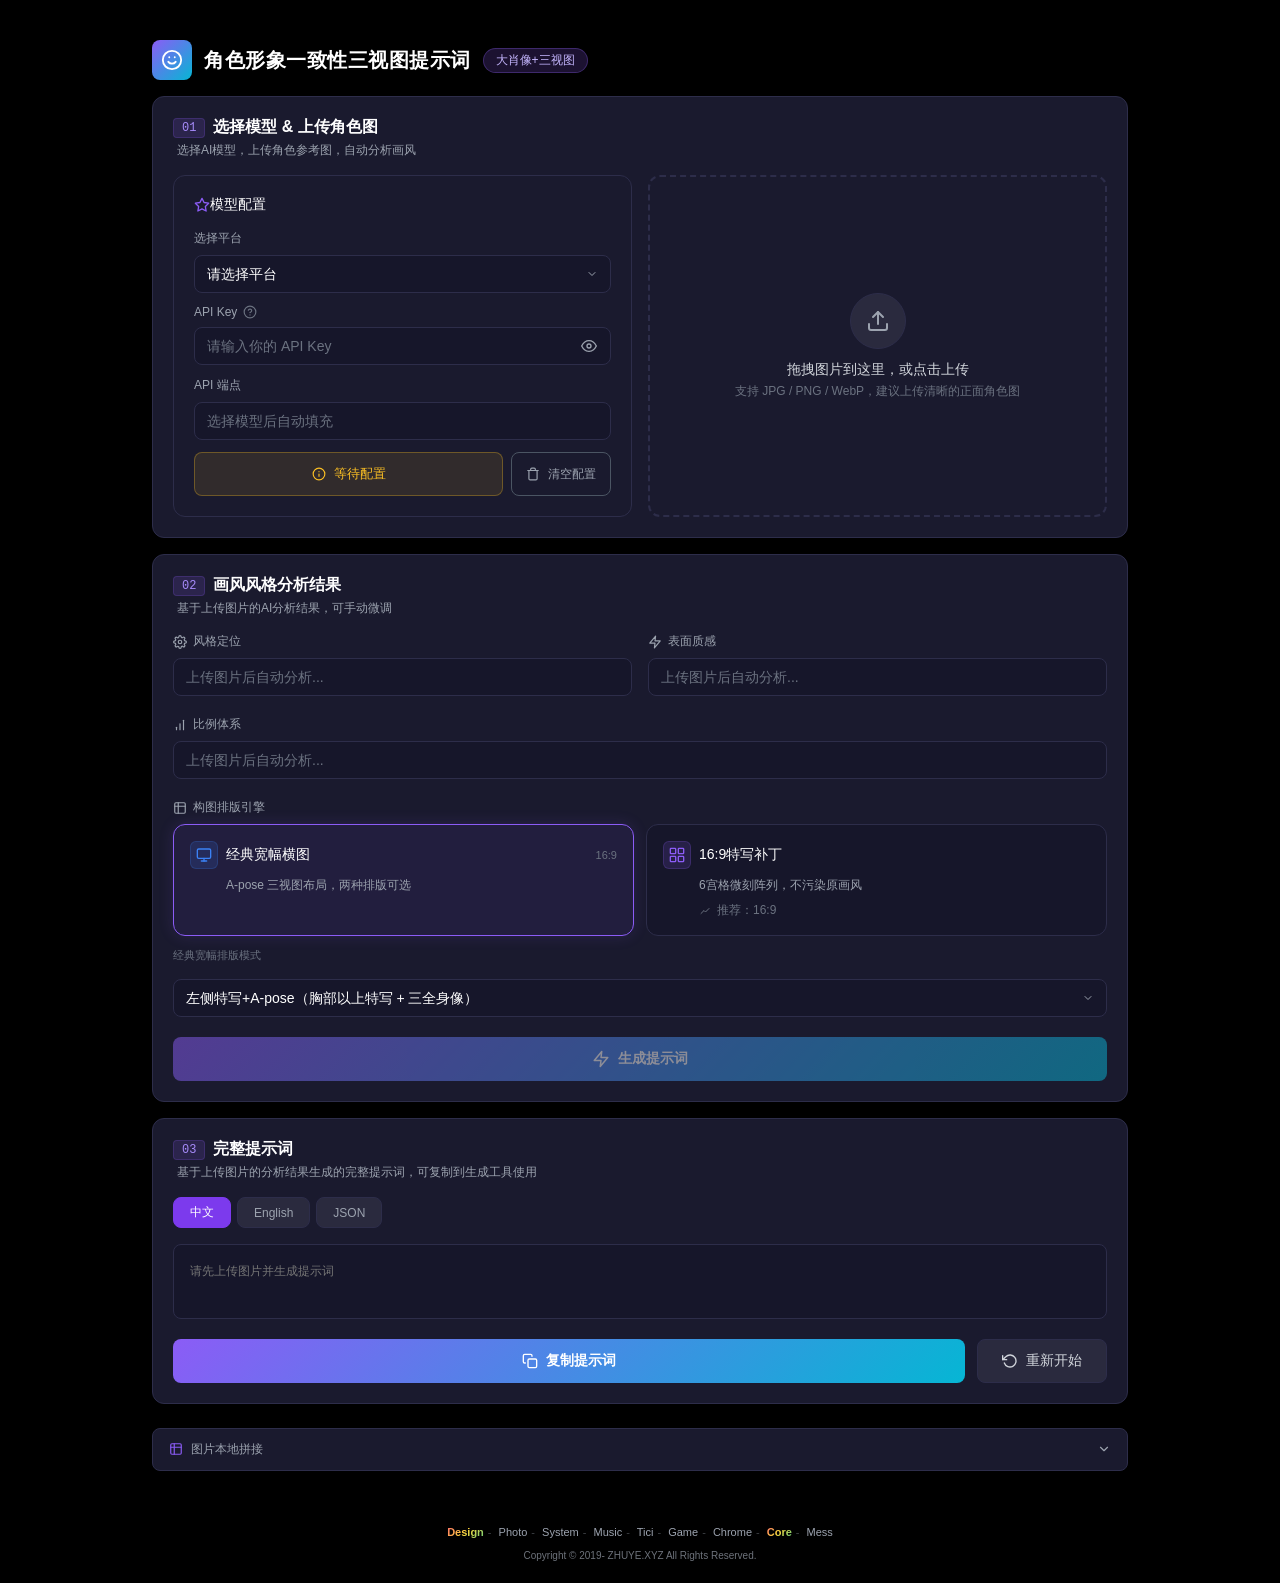
==== commit 08ba10b6: "Add files via upload" ====
--- a/index.html
+++ b/index.html
@@ -7,7 +7,7 @@
 <link rel="icon" href="https://www.zhuye.xyz/favicon3.ico" type="image/x-icon">
 <style>
 *,*::before,*::after{margin:0;padding:0;box-sizing:border-box}
-body{font-family:-apple-system,BlinkMacSystemFont,"Segoe UI","PingFang SC","Microsoft YaHei",sans-serif;background:#000;color:#fff;-webkit-font-smoothing:antialiased;min-height:100vh}
+body{--t2:#9ca3af;--a:#8b5cf6;font-family:-apple-system,BlinkMacSystemFont,"Segoe UI","PingFang SC","Microsoft YaHei",sans-serif;background:#000;color:#fff;-webkit-font-smoothing:antialiased;min-height:100vh}
 ::-webkit-scrollbar{width:6px}::-webkit-scrollbar-track{background:transparent}::-webkit-scrollbar-thumb{background:#2d2d4a;border-radius:3px}
 .container{max-width:1024px;margin:0 auto;padding:24px 16px}@media(min-width:768px){.container{padding:40px 24px}}
 @keyframes fadeInUp{from{opacity:0;transform:translateY(20px)}to{opacity:1;transform:translateY(0)}}
@@ -339,7 +339,7 @@
       <!-- 经典宽幅子选项 -->
       <div id="classic-sub" class="mt3" style="display:block">
         <label class="f-label" style="color:#6b7280;font-size:11px">经典宽幅排版模式</label>
-        <select class="sel" id="classic-sub-select" onchange="selSub(this.value)" style="margin-top:8px">
+        <select class="sel" id="classic-sub-select" style="margin-top:8px">
           <option value="apose">A-pose三视图（正面 + 侧面 + 背面）</option>
           <option value="closeup" selected>左侧特写+A-pose（胸部以上特写 + 三全身像）</option>
         </select>
@@ -507,7 +507,7 @@
           <div style="margin-top:8px;font-size:11px;line-height:1.8">
             <div style="color:#fbbf24;font-weight:600;margin-bottom:4px">📋 支持模型及价格</div>
             <div style="padding:5px 8px;margin-bottom:4px;background:rgba(139,92,246,.06);border-radius:4px;border:1px solid rgba(139,92,246,.12)">
-              <div style="color:#d1d5db;font-weight:500">DeepSeek Chat（V4 多模态，支持图片输入）</div>
+              <div style="color:#d1d5db;font-weight:500">DeepSeek Chat（V4 多模态，支持图片）</div>
               <div style="color:#34d399;font-size:10px">🎁 免费额度：新用户赠 500 万 tokens</div>
               <div style="color:#fbbf24;font-size:10px">💰 价格：输入 0.5 元/百万tokens，输出 2 元/百万tokens</div>
             </div>
@@ -742,27 +742,26 @@
           </div>
         </div>
       </div>
-      <!-- 安全提示 -->
-      <div style="margin-top:16px;padding:14px;background:rgba(251,191,36,.08);border:1px solid rgba(251,191,36,.25);border-radius:8px">
-        <div style="display:flex;gap:8px;align-items:flex-start">
-          <svg width="18" height="18" viewBox="0 0 24 24" fill="none" stroke="#fbbf24" stroke-width="2" stroke-linecap="round" stroke-linejoin="round" style="flex-shrink:0;margin-top:1px"><path d="M10.29 3.86L1.82 18a2 2 0 0 0 1.71 3h16.94a2 2 0 0 0 1.71-3L13.71 3.86a2 2 0 0 0-3.42 0z"/><line x1="12" y1="9" x2="12" y2="13"/><line x1="12" y1="17" x2="12.01" y2="17"/></svg>
-          <div style="font-size:12px;line-height:1.8;color:#d1d5db">
-            <div style="color:#fbbf24;font-weight:600;margin-bottom:6px">API Key 安全说明</div>
-            <div>1. 你填入的 API Key 和端点仅保存在 localStorage 中，不会写入硬盘或 Cookie；</div>
-            <div>2. 配置信息仅发送至你指定的 API 端点用于身份验证，不会上传至任何第三方服务器；</div>
-            <div>3. 普通刷新（F5 / Ctrl+R）不会清空配置，可继续使用；</div>
-            <div>4. 关闭标签页后重新打开，配置依然保留，无需重复填写；</div>
-            <div>5. 点击上方「清空配置」按钮即可手动清除配置；强制刷新（Ctrl+F5 / Ctrl+Shift+R）不会清除已保存的配置，可放心使用。</div>
-          </div>
-        </div>
-      </div>
-
-      <div style="margin-top:16px;padding:12px;background:rgba(251,191,36,.08);border:1px solid rgba(251,191,36,.2);border-radius:8px;font-size:11px;line-height:1.8">
-        <div style="color:#fbbf24;font-weight:600;margin-bottom:4px">© 价格与免责声明</div>
-        <div style="color:#d1d5db">
-          • 免费额度为各平台新用户活动，具体额度和有效期以平台官网为准<br>
-          • 价格信息截止至 2026年7月29日，各平台可能随时调整，请以平台官网实时价格为准<br>
-          • 模型列表及价格仅供参考，实际可用模型以各平台 API 返回为准
+      <div style="margin-top:16px;padding:14px;background:rgba(251,191,36,.08);border:1px solid rgba(251,191,36,.25);border-radius:8px;font-size:12px;line-height:1.8;color:#d1d5db">
+        <div style="margin-bottom:10px;padding-bottom:10px;border-bottom:1px solid rgba(251,191,36,.15)">
+          <div style="color:#fbbf24;font-weight:600;margin-bottom:6px;display:flex;align-items:center;gap:6px">
+            <svg width="16" height="16" viewBox="0 0 24 24" fill="none" stroke="#fbbf24" stroke-width="2" stroke-linecap="round" stroke-linejoin="round"><path d="M10.29 3.86L1.82 18a2 2 0 0 0 1.71 3h16.94a2 2 0 0 0 1.71-3L13.71 3.86a2 2 0 0 0-3.42 0z"/><line x1="12" y1="9" x2="12" y2="13"/><line x1="12" y1="17" x2="12.01" y2="17"/></svg>
+            <span>API Key 安全说明</span>
+          </div>
+          <div style="padding-left:22px">1. 你填入的 API Key 和端点仅保存在 localStorage 中，不会写入硬盘或 Cookie；</div>
+          <div style="padding-left:22px">2. 配置信息仅发送至你指定的 API 端点用于身份验证，不会上传至任何第三方服务器；</div>
+          <div style="padding-left:22px">3. 普通刷新（F5 / Ctrl+R）不会清空配置，可继续使用；</div>
+          <div style="padding-left:22px">4. 关闭标签页后重新打开，配置依然保留，无需重复填写；</div>
+          <div style="padding-left:22px">5. 点击上方「清空配置」按钮即可手动清除配置；强制刷新（Ctrl+F5 / Ctrl+Shift+R）不会清除已保存的配置，可放心使用。</div>
+        </div>
+        <div>
+          <div style="color:#fbbf24;font-weight:600;margin-bottom:6px;display:flex;align-items:center;gap:6px">
+            <svg width="16" height="16" viewBox="0 0 24 24" fill="none" stroke="#fbbf24" stroke-width="2" stroke-linecap="round" stroke-linejoin="round"><circle cx="12" cy="12" r="10"/><line x1="12" y1="16" x2="12" y2="12"/><line x1="12" y1="8" x2="12.01" y2="8"/></svg>
+            <span>价格与免责声明</span>
+          </div>
+          <div style="padding-left:22px">1. 免费额度为各平台新用户活动，具体额度和有效期以平台官网为准；</div>
+          <div style="padding-left:22px">2. 价格信息截止至 2026年7月29日，各平台可能随时调整，请以平台官网实时价格为准；</div>
+          <div style="padding-left:22px">3. 模型列表及价格仅供参考，实际可用模型以各平台 API 返回为准。</div>
         </div>
       </div>
 
@@ -1056,12 +1055,7 @@
 
 (function init(){
   restoreApiConfig();
-  document.getElementById('pselect').addEventListener('change', function(){
-    onPlatformChange();
-  });
-  document.getElementById('modelselect').addEventListener('change', function(){
-    onModelChange();
-  });
+  // pselect / modelselect 的 onchange 已在 HTML 中定义
   document.getElementById('apiendpoint').addEventListener('input', function(){
     saveApiConfig();
   });
@@ -1294,9 +1288,6 @@
   document.getElementById('patch-sub').style.display=(l==='patch'?'block':'none');
 }
 
-function selSub(s){
-  document.getElementById('classic-sub-select').value=s;
-}
 
 // ===== 免费翻译API（Google Translate） =====
 async function translateZhToEn(text){
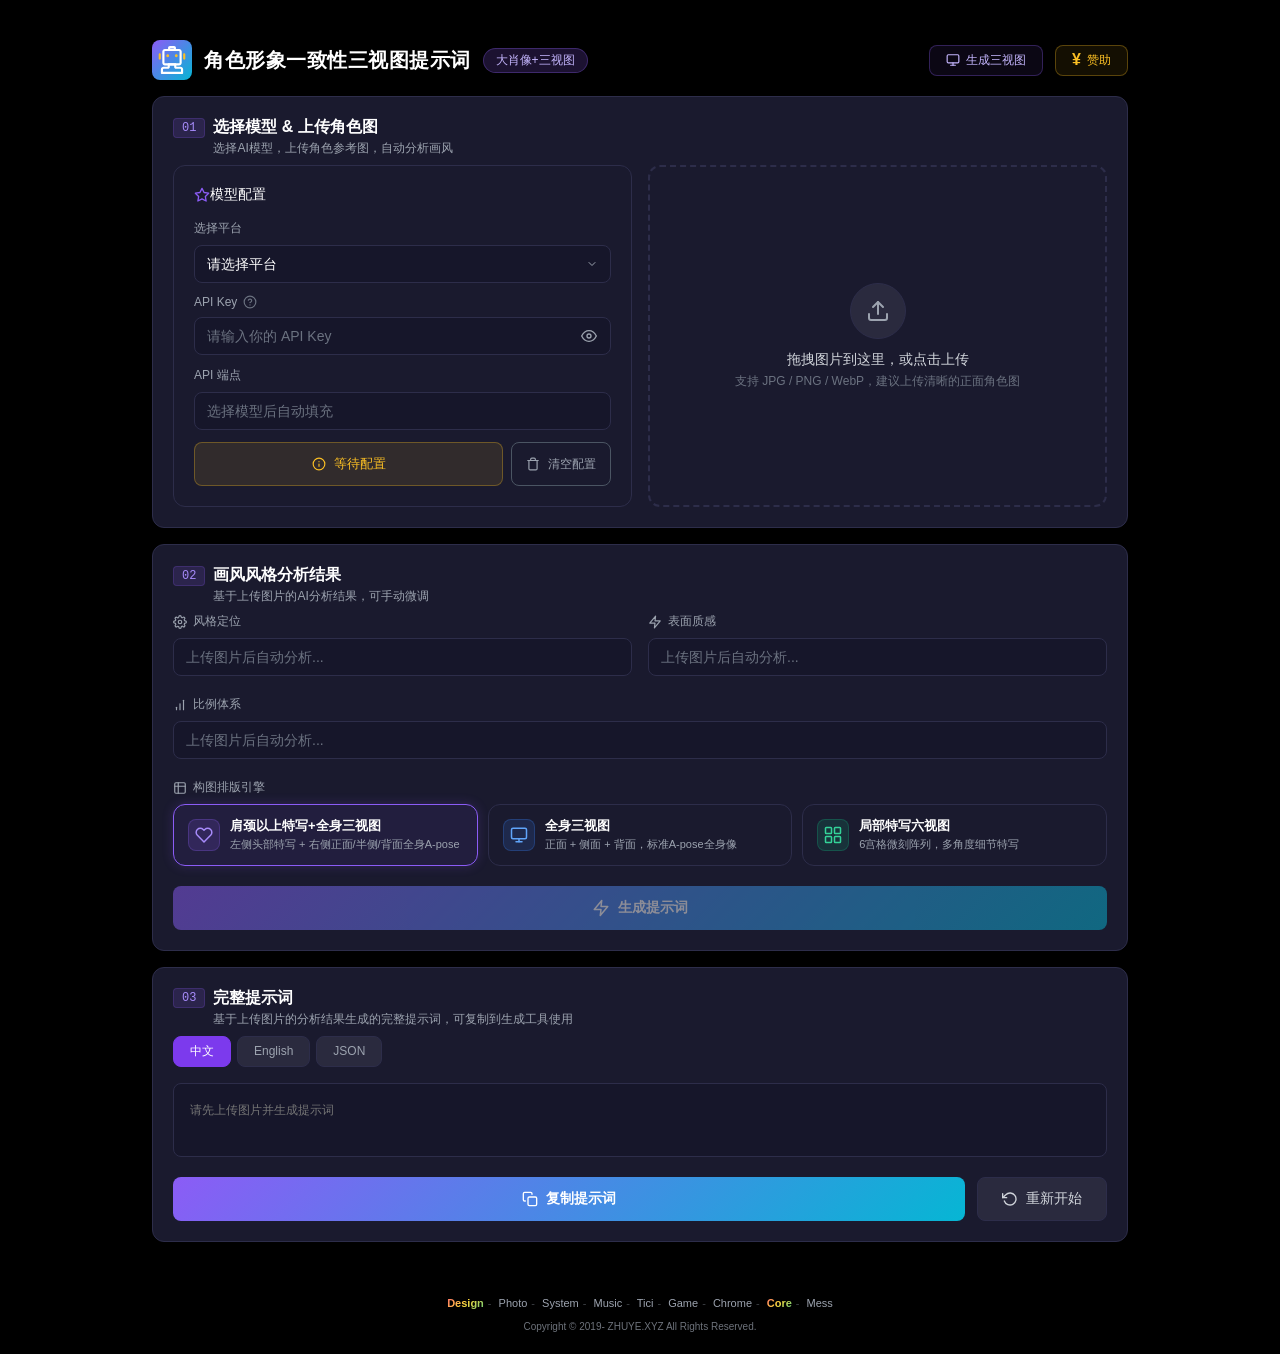
==== commit 429aa794: "Add files via upload" ====
--- a/index.html
+++ b/index.html
@@ -4,143 +4,8 @@
 <meta charset="UTF-8">
 <meta name="viewport" content="width=device-width,initial-scale=1.0">
 <title>角色形象一致性三视图提示词</title>
-<link rel="icon" href="https://www.zhuye.xyz/favicon3.ico" type="image/x-icon">
-<style>
-*,*::before,*::after{margin:0;padding:0;box-sizing:border-box}
-body{--t2:#9ca3af;--a:#8b5cf6;font-family:-apple-system,BlinkMacSystemFont,"Segoe UI","PingFang SC","Microsoft YaHei",sans-serif;background:#000;color:#fff;-webkit-font-smoothing:antialiased;min-height:100vh}
-::-webkit-scrollbar{width:6px}::-webkit-scrollbar-track{background:transparent}::-webkit-scrollbar-thumb{background:#2d2d4a;border-radius:3px}
-.container{max-width:1024px;margin:0 auto;padding:24px 16px}@media(min-width:768px){.container{padding:40px 24px}}
-@keyframes fadeInUp{from{opacity:0;transform:translateY(20px)}to{opacity:1;transform:translateY(0)}}
-@keyframes spin{to{transform:rotate(360deg)}}
-.fade-in{animation:fadeInUp .6s ease forwards;opacity:0}.d1{animation-delay:100ms}.d2{animation-delay:200ms}.d3{animation-delay:300ms}
-
-.header{display:flex;align-items:center;gap:12px;flex-wrap:wrap}
-.h-icon{width:40px;height:40px;border-radius:8px;background:linear-gradient(135deg,#8b5cf6,#06b6d4);display:flex;align-items:center;justify-content:center;flex-shrink:0}
-.h-icon svg{width:22px;height:22px;color:#fff}
-.h-title{font-size:20px;font-weight:700;letter-spacing:.5px}
-.h-badge{padding:3px 12px;border-radius:999px;font-size:12px;font-weight:500;background:rgba(139,92,246,.2);color:#c4b5fd;border:1px solid rgba(139,92,246,.3);white-space:nowrap}
-
-.card{background:#1a1a2e;border:1px solid #2d2d4a;border-radius:12px;padding:20px;margin-top:16px}
-.card-hdr{display:flex;align-items:center;gap:8px;margin-bottom:4px}
-.card-step{font-size:12px;font-family:monospace;color:#a78bfa;background:rgba(139,92,246,.15);padding:2px 8px;border-radius:4px;border:1px solid rgba(139,92,246,.2)}
-.card-title{font-size:16px;font-weight:600}
-.card-sub{font-size:12px;color:#9ca3af;margin-left:4px;margin-bottom:16px}
-
-.grid-2{display:grid;grid-template-columns:1fr;gap:16px}@media(min-width:1024px){.grid-2{grid-template-columns:1fr 1fr}}
-.grid-2s{display:grid;grid-template-columns:1fr;gap:16px}@media(min-width:640px){.grid-2s{grid-template-columns:1fr 1fr}}
-
-.f-label{display:flex;align-items:center;gap:6px;font-size:12px;color:#9ca3af;margin-bottom:8px}
-.f-label svg{width:14px;height:14px;flex-shrink:0}
-.inp{width:100%;padding:10px 12px;background:#16162a;border:1px solid #2d2d4a;border-radius:8px;color:#fff;font-size:14px;outline:none;transition:all .2s}
-.inp:focus{border-color:#8b5cf6;box-shadow:0 0 0 2px rgba(139,92,246,.2)}
-.inp::placeholder{color:#6b7280}
-.sel{width:100%;padding:10px 36px 10px 12px;background:#16162a;border:1px solid #2d2d4a;border-radius:8px;color:#fff;font-size:14px;outline:none;appearance:none;cursor:pointer;background-image:url("data:image/svg+xml,%3Csvg xmlns='http://www.w3.org/2000/svg' width='12' height='12' viewBox='0 0 24 24' fill='none' stroke='%239ca3af' stroke-width='2' stroke-linecap='round' stroke-linejoin='round'%3E%3Cpolyline points='6 9 12 15 18 9'%3E%3C/polyline%3E%3C/svg%3E");background-repeat:no-repeat;background-position:right 12px center}
-.sel:focus{border-color:#8b5cf6;box-shadow:0 0 0 2px rgba(139,92,246,.2)}
-.sel option{background:#16162a;color:#fff}
-.inp-wrap{position:relative}
-.inp-wrap .inp{padding-right:40px}
-.inp-wrap .tgl{position:absolute;right:10px;top:50%;transform:translateY(-50%);background:none;border:none;color:#9ca3af;cursor:pointer;padding:4px;display:flex}
-.inp-wrap .tgl:hover{color:#fff}
-
-.b-grad{width:100%;padding:12px 24px;border-radius:8px;border:none;background:linear-gradient(135deg,#8b5cf6,#06b6d4);color:#fff;font-size:14px;font-weight:600;cursor:pointer;display:flex;align-items:center;justify-content:center;gap:8px;transition:all .2s;min-height:44px}
-.b-grad:hover{opacity:.9;box-shadow:0 4px 20px rgba(139,92,246,.4)}
-.b-grad:active{transform:scale(.98)}
-.b-grad:disabled{opacity:.5;cursor:not-allowed;box-shadow:none}
-
-.b-sec{padding:12px 24px;border-radius:8px;border:1px solid #2d2d4a;background:#2a2a3e;color:#d1d5db;font-size:14px;cursor:pointer;display:flex;align-items:center;justify-content:center;gap:8px;transition:all .2s;flex:1;min-height:44px;white-space:nowrap}
-.b-sec:hover{border-color:#6b7280;color:#fff}
-
-.b-tab{padding:6px 16px;border-radius:8px;font-size:12px;cursor:pointer;transition:all .2s;border:1px solid #2d2d4a;background:#2a2a3e;color:#9ca3af}
-.b-tab:hover{border-color:#6b7280}
-.b-tab.on{background:#7c3aed;color:#fff;border-color:#7c3aed}
-
-.b-foot{width:100%;padding:12px 16px;border-radius:8px;border:1px solid #2d2d4a;background:#1a1a2e;color:#9ca3af;font-size:12px;cursor:pointer;display:flex;align-items:center;gap:8px;transition:all .2s}
-.b-foot:hover{border-color:#6b7280;color:#d1d5db}
-.b-foot .arr{margin-left:auto;transition:transform .2s}
-.b-foot .arr.on{transform:rotate(180deg)}
-
-/* 合并状态按钮 */
-.s-btn{width:100%;padding:10px 12px;border-radius:8px;border:1px solid #2d2d4a;font-size:13px;display:flex;align-items:center;justify-content:center;gap:8px;transition:all .3s;cursor:default;min-height:44px}
-.s-btn.wait{background:rgba(251,191,36,.1);border-color:rgba(251,191,36,.3);color:#fbbf24}
-.s-btn.ready{background:rgba(59,130,246,.1);border-color:rgba(59,130,246,.3);color:#60a5fa;cursor:pointer}
-.s-btn.ready:hover{background:rgba(59,130,246,.2);border-color:rgba(59,130,246,.5)}
-.s-btn.testing{background:rgba(251,191,36,.1);border-color:rgba(251,191,36,.3);color:#fbbf24;cursor:default}
-.s-btn.ok{background:rgba(16,185,129,.1);border-color:rgba(16,185,129,.3);color:#34d399;cursor:default}
-.s-btn.fail{background:rgba(239,68,68,.1);border-color:rgba(239,68,68,.3);color:#f87171;cursor:pointer}
-.s-btn.fail:hover{background:rgba(239,68,68,.2);border-color:rgba(239,68,68,.5)}
-.s-btn .spin{animation:spin 1s linear infinite}
-.s-btn.clear{width:auto;padding:10px 14px;border-color:#4b5563;color:#9ca3af;cursor:pointer;flex-shrink:0;white-space:nowrap;font-size:12px}
-.s-btn.clear:hover{background:rgba(239,68,68,.1);border-color:rgba(239,68,68,.3);color:#f87171}
-
-.upload{border:2px dashed #2d2d4a;border-radius:12px;padding:32px 16px;text-align:center;cursor:pointer;transition:all .2s;display:flex;flex-direction:column;align-items:center;justify-content:center;flex:1;height:100%;min-height:200px}
-.upload:hover{border-color:rgba(139,92,246,.5);background:rgba(139,92,246,.03)}
-.upload.drag{border-color:#8b5cf6;background:rgba(139,92,246,.08)}
-.upload.ok{border-color:rgba(16,185,129,.4);background:rgba(16,185,129,.03);cursor:default}
-.u-icon{width:56px;height:56px;border-radius:50%;background:#2a2a3e;border:1px solid #2d2d4a;display:flex;align-items:center;justify-content:center;margin-bottom:12px}
-.u-icon svg{width:24px;height:24px;color:#9ca3af}
-.u-text{font-size:14px;color:#d1d5db}
-.u-hint{font-size:12px;color:#6b7280;margin-top:4px}
-.u-prev{display:none;flex-direction:column;align-items:center;gap:8px;width:100%}
-.u-prev img{width:100px;height:100px;object-fit:cover;border-radius:8px;border:1px solid rgba(16,185,129,.3)}
-/* 上传后预览占满高度 */
-.upload.ok{min-height:auto;padding:16px}
-.upload.ok .u-prev{flex:1;justify-content:center;position:relative}
-.upload.ok .u-prev:hover::after{content:'点击重新上传';position:absolute;inset:0;display:flex;align-items:center;justify-content:center;background:rgba(0,0,0,.65);color:#fff;font-size:14px;font-weight:500;border-radius:8px;cursor:pointer}
-@media(min-width:1024px){
-  .upload-wrap{height:100%}
-  .upload.ok .u-prev img{max-width:100%;max-height:360px;width:auto;height:auto;object-fit:contain}
-  .u-prev .nm,.u-prev .sz{flex-shrink:0}
-}
-.u-prev .nm{font-size:14px;color:#34d399}
-.u-prev .sz{font-size:12px;color:#6b7280}
-
-
-.og{display:grid;grid-template-columns:1fr;gap:12px}@media(min-width:640px){.og{grid-template-columns:1fr 1fr}}
-.oc{background:#16162a;border:1px solid #2d2d4a;border-radius:12px;padding:16px;cursor:pointer;transition:all .2s}
-.oc:hover{border-color:#4a4a6a;background:#1a1a30}
-.oc.sel{border-color:#8b5cf6;background:rgba(139,92,246,.08);box-shadow:0 0 15px rgba(139,92,246,.15)}
-.oc-hdr{display:flex;align-items:center;gap:8px;margin-bottom:8px}
-.oc-ico{width:28px;height:28px;border-radius:6px;display:flex;align-items:center;justify-content:center;flex-shrink:0}
-.oc-ico.bl{background:rgba(59,130,246,.15);border:1px solid rgba(59,130,246,.2)}
-.oc-ico.bl svg{color:#3b82f6}
-.oc-ico.pu{background:rgba(139,92,246,.15);border:1px solid rgba(139,92,246,.2)}
-.oc-ico.pu svg{color:#8b5cf6}
-.oc-ttl{font-size:14px;font-weight:500}
-.oc-bdg{margin-left:auto;padding:1px 6px;border-radius:4px;font-size:10px;font-weight:500;background:rgba(239,68,68,.25);color:#fca5a5;border:1px solid rgba(239,68,68,.3);white-space:nowrap}
-.oc-desc{font-size:12px;color:#9ca3af;margin-left:36px}
-.oc-rec{display:flex;align-items:center;gap:6px;font-size:12px;color:#6b7280;margin-top:8px;margin-left:36px}
-.oc-rec svg{width:12px;height:12px}
-
-.p-tabs{display:flex;gap:6px;margin-bottom:16px}
-.p-area{width:100%;padding:16px;background:#16162a;border:1px solid #2d2d4a;border-radius:8px;color:#d1d5db;font-size:12px;line-height:1.7;min-height:60px;white-space:pre-wrap;resize:none;font-family:inherit}
-.p-acts{display:flex;gap:12px;margin-top:16px}
-
-.f-p{margin-top:24px}
-.f-c{margin-top:8px;padding:16px;background:#16162a;border:1px solid #2d2d4a;border-radius:8px;font-size:12px;color:#9ca3af;line-height:1.6;display:none}
-.f-c ul{margin-top:4px;padding-left:16px;list-style:disc}
-/* 拼接区域上传区覆盖全局 flex 样式 */
-.f-c .upload,.f-c .upload.ok{flex:0 1 auto;height:auto;min-height:120px}
-.f-c .upload .u-prev{flex:0 1 auto;justify-content:flex-start}
-.f-c ul li{margin-top:4px}
-
-.mb3{margin-bottom:12px}.mb4{margin-bottom:16px}.mt2{margin-top:8px}.mt3{margin-top:12px}
-.sy5>*+*{margin-top:20px}
-.flex{display:flex}.ac{align-items:center}.jc{justify-content:center}.f1{flex:1}.fs0{flex-shrink:0}
-.txs{font-size:12px}.txm{font-size:14px}
-.cg3{color:#d1d5db}.cg4{color:#9ca3af}.cg5{color:#6b7280}.cw{color:#fff}
-.mla{margin-left:auto}.ml9{margin-left:36px}
-
-/* ===== 底部导航（来自 zhuye.xyz） ===== */
-.site-footer{margin-top:0;width:100%;padding:12px 20px 16px;text-align:center;font-size:11px;line-height:1.8;color:var(--t2)}
-.site-footer a{color:var(--t2);text-decoration:none;transition:color .2s}
-.site-footer a:hover{color:var(--a)}
-.site-footer .footer-sep{margin:0 4px;opacity:.4}
-.site-footer .footer-links{margin-bottom:4px}
-.site-footer .footer-links a{font-size:11px}
-.site-footer .footer-copy{margin:2px 0;font-size:10px;opacity:.7}
-.site-footer .footer-design-link{background:linear-gradient(135deg,#ff6b6b,#ffd93d,#6bcb77,#4d96ff,#c77dff,#ff6b6b) 0 0/300% 100% text;-webkit-text-fill-color:transparent;font-weight:600;animation:designFlow 3s linear infinite}
-@keyframes designFlow{0%{background-position:0 0}100%{background-position:300% 0}}
-</style>
+<link rel="icon" href="favicon.ico" type="image/x-icon">
+<link rel="stylesheet" href="style.css">
 </head>
 <body>
 
@@ -149,12 +14,24 @@
 <!-- ======== Header ======== -->
 <header class="header fade-in">
   <div class="h-icon">
-    <svg viewBox="0 0 24 24" fill="none" stroke="currentColor" stroke-width="2" stroke-linecap="round" stroke-linejoin="round">
-      <circle cx="12" cy="12" r="10"/><path d="M8 14s1.5 2 4 2 4-2 4-2"/><line x1="9" y1="9" x2="9.01" y2="9"/><line x1="15" y1="9" x2="15.01" y2="9"/>
+    <svg viewBox="0 0 1024 1024" width="28" height="28" xmlns="http://www.w3.org/2000/svg">
+      <path d="M616.96 183.808h-209.92c-21.504 0-39.424-17.408-39.424-39.424V68.096C367.616 30.72 397.824 0 434.688 0h154.624c36.864 0 67.072 30.72 67.072 68.096v76.288c0 22.016-17.408 39.424-39.424 39.424zM446.464 104.96h131.072v-26.112H446.464v26.112z" fill="#fff"/>
+      <path d="M879.616 1024H144.384c-21.504 0-39.424-17.408-39.424-39.424v-133.12c0-53.248 44.544-96.256 99.328-96.256H353.28v-85.504c0-21.504 17.408-39.424 39.424-39.424h238.592c21.504 0 39.424 17.408 39.424 39.424v85.504h148.48c54.784 0 99.328 43.008 99.328 96.256v133.12c0.512 22.016-17.408 39.424-38.912 39.424zM183.808 945.152h656.384v-93.696c0-9.728-9.216-17.408-20.992-17.408h-158.208c-38.4 0-69.632-30.208-69.632-68.096v-57.344H432.128v57.344c0 37.376-31.232 68.096-69.632 68.096H204.8c-11.264 0-20.992 7.68-20.992 17.408v93.696z" fill="#fff"/>
+      <path d="M770.56 709.12H253.952c-53.248 0-96.256-45.056-96.256-99.84V205.312c0-55.296 43.008-99.84 96.256-99.84h516.608c53.248 0 96.256 45.056 96.256 99.84V609.28c-0.512 54.784-43.52 99.84-96.256 99.84zM253.952 183.808c-9.216 0-17.408 9.728-17.408 21.504V609.28c0 11.776 8.192 21.504 17.408 21.504h516.608c9.216 0 17.408-9.728 17.408-21.504V205.312c0-11.776-8.192-21.504-17.408-21.504H253.952z" fill="#fff"/>
+      <path d="M65.536 498.688c-21.504 0-39.424-17.408-39.424-39.424V302.08c0-21.504 17.408-39.424 39.424-39.424s39.424 17.408 39.424 39.424v157.696c0 21.504-17.408 38.912-39.424 38.912zM958.464 498.688c-21.504 0-39.424-17.408-39.424-39.424V302.08c0-21.504 17.408-39.424 39.424-39.424s39.424 17.408 39.424 39.424v157.696c0 21.504-17.92 38.912-39.424 38.912z" fill="#fbbf24"/>
+      <path d="M407.04 354.304c0 29.184-23.552 52.736-52.736 52.736-29.184 0-52.736-23.552-52.736-52.736C302.08 325.632 325.632 302.08 354.304 302.08c29.184 0 52.736 23.552 52.736 52.224M721.92 354.304c0 29.184-23.552 52.736-52.736 52.736-29.184 0-52.736-23.552-52.736-52.736 0-29.184 23.552-52.736 52.736-52.736 29.184 0.512 52.736 24.064 52.736 52.736" fill="#fbbf24"/>
     </svg>
   </div>
   <h1 class="h-title">角色形象一致性三视图提示词</h1>
   <span class="h-badge">大肖像+三视图</span>
+  <a href="/image/" target="_blank" title="用免费额度根据本页提示词生成三视图" class="gen-btn">
+    <svg width="14" height="14" viewBox="0 0 24 24" fill="none" stroke="currentColor" stroke-width="2" stroke-linecap="round" stroke-linejoin="round"><rect x="2" y="3" width="20" height="14" rx="2" ry="2"/><line x1="8" y1="21" x2="16" y2="21"/><line x1="12" y1="17" x2="12" y2="21"/></svg>
+    生成三视图
+  </a>
+  <button class="sponsor-btn" onclick="showSponsor()">
+    <span style="font-size:16px;font-weight:700;line-height:1">¥</span>
+    赞助
+  </button>
 </header>
 
 <!-- ======== Step 01 ======== -->
@@ -162,8 +39,8 @@
   <div class="card-hdr">
     <span class="card-step">01</span>
     <h2 class="card-title">选择模型 &amp; 上传角色图</h2>
-  </div>
-  <p class="card-sub">选择AI模型，上传角色参考图，自动分析画风</p>
+    <p class="card-sub">选择AI模型，上传角色参考图，自动分析画风</p>
+  </div>
 
   <div class="grid-2">
     <!-- Model Config -->
@@ -262,8 +139,8 @@
   <div class="card-hdr">
     <span class="card-step">02</span>
     <h2 class="card-title">画风风格分析结果</h2>
-  </div>
-  <p class="card-sub">基于上传图片的AI分析结果，可手动微调</p>
+    <p class="card-sub">基于上传图片的AI分析结果，可手动微调</p>
+  </div>
 
   <div class="sy5">
     <div class="grid-2s">
@@ -305,67 +182,32 @@
         <span>构图排版引擎</span>
       </div>
 
-      <div class="og">
-        <div class="oc sel" data-l="classic" onclick="selLayout('classic')">
-          <div class="oc-hdr">
-            <div class="oc-ico bl">
-              <svg width="16" height="16" viewBox="0 0 24 24" fill="none" stroke="currentColor" stroke-width="2" stroke-linecap="round" stroke-linejoin="round">
-                <rect x="2" y="3" width="20" height="14" rx="2" ry="2"/><line x1="8" y1="21" x2="16" y2="21"/><line x1="12" y1="17" x2="12" y2="21"/>
-              </svg>
-            </div>
-            <span class="oc-ttl">经典宽幅横图</span>
-            <span class="oc-rec" style="margin-left:auto;margin-top:0;font-size:11px;color:#6b7280">16:9</span>
-          </div>
-          <p class="oc-desc">A-pose 三视图布局，两种排版可选</p>
-        </div>
-
-        <div class="oc" data-l="patch" onclick="selLayout('patch')">
-          <div class="oc-hdr">
-            <div class="oc-ico pu">
-              <svg width="16" height="16" viewBox="0 0 24 24" fill="none" stroke="currentColor" stroke-width="2" stroke-linecap="round" stroke-linejoin="round">
-                <rect x="2" y="2" width="8" height="8" rx="1"/><rect x="14" y="2" width="8" height="8" rx="1"/><rect x="2" y="14" width="8" height="8" rx="1"/><rect x="14" y="14" width="8" height="8" rx="1"/>
-              </svg>
-            </div>
-            <span class="oc-ttl">16:9特写补丁</span>
-          </div>
-          <p class="oc-desc">6宫格微刻阵列，不污染原画风</p>
-          <div class="oc-rec">
-            <svg viewBox="0 0 24 24" fill="none" stroke="currentColor" stroke-width="2" stroke-linecap="round" stroke-linejoin="round"><polyline points="4 17 10 11 13 14 20 7"/></svg>
-            推荐：16:9
-          </div>
-        </div>
-      </div>
-
-      <!-- 经典宽幅子选项 -->
-      <div id="classic-sub" class="mt3" style="display:block">
-        <label class="f-label" style="color:#6b7280;font-size:11px">经典宽幅排版模式</label>
-        <select class="sel" id="classic-sub-select" style="margin-top:8px">
-          <option value="apose">A-pose三视图（正面 + 侧面 + 背面）</option>
-          <option value="closeup" selected>左侧特写+A-pose（胸部以上特写 + 三全身像）</option>
-        </select>
-      </div>
-
-      <!-- 16:9特写补丁子选项 -->
-      <div id="patch-sub" class="mt3" style="display:none">
-        <label class="f-label" style="color:#6b7280;font-size:11px">6宫格特写阵列</label>
-        <div style="display:grid;grid-template-columns:1fr 1fr 1fr;gap:6px;margin-top:8px">
-          <div style="background:#16162a;border:1px solid #2d2d4a;border-radius:8px;padding:10px 8px;text-align:center">
-            <span style="display:block;font-size:11px;color:#d1d5db">侧面头部特写</span>
-          </div>
-          <div style="background:#16162a;border:1px solid #2d2d4a;border-radius:8px;padding:10px 8px;text-align:center">
-            <span style="display:block;font-size:11px;color:#d1d5db">顶部头部特写</span>
-          </div>
-          <div style="background:#16162a;border:1px solid #2d2d4a;border-radius:8px;padding:10px 8px;text-align:center">
-            <span style="display:block;font-size:11px;color:#d1d5db">背面头部特写</span>
-          </div>
-          <div style="background:#16162a;border:1px solid #2d2d4a;border-radius:8px;padding:10px 8px;text-align:center">
-            <span style="display:block;font-size:11px;color:#d1d5db">胸腹部特写</span>
-          </div>
-          <div style="background:#16162a;border:1px solid #2d2d4a;border-radius:8px;padding:10px 8px;text-align:center">
-            <span style="display:block;font-size:11px;color:#d1d5db">背腰部特写</span>
-          </div>
-          <div style="background:#16162a;border:1px solid #2d2d4a;border-radius:8px;padding:10px 8px;text-align:center">
-            <span style="display:block;font-size:11px;color:#d1d5db">脚步特写</span>
+      <div class="og-ref">
+        <div class="oc-ref sel" data-l="closeup" onclick="selLayout('closeup')">
+          <div class="oc-ref-icon pu">
+            <svg width="18" height="18" viewBox="0 0 24 24" fill="none" stroke="currentColor" stroke-width="2" stroke-linecap="round" stroke-linejoin="round"><path d="M20.84 4.61a5.5 5.5 0 0 0-7.78 0L12 5.67l-1.06-1.06a5.5 5.5 0 0 0-7.78 7.78l1.06 1.06L12 21.23l7.78-7.78 1.06-1.06a5.5 5.5 0 0 0 0-7.78z"/></svg>
+          </div>
+          <div class="oc-ref-body">
+            <span class="oc-ref-title">肩颈以上特写+全身三视图</span>
+            <span class="oc-ref-desc">左侧头部特写 + 右侧正面/半侧/背面全身A-pose</span>
+          </div>
+        </div>
+        <div class="oc-ref" data-l="apose" onclick="selLayout('apose')">
+          <div class="oc-ref-icon bl">
+            <svg width="18" height="18" viewBox="0 0 24 24" fill="none" stroke="currentColor" stroke-width="2" stroke-linecap="round" stroke-linejoin="round"><rect x="2" y="3" width="20" height="14" rx="2" ry="2"/><line x1="8" y1="21" x2="16" y2="21"/><line x1="12" y1="17" x2="12" y2="21"/></svg>
+          </div>
+          <div class="oc-ref-body">
+            <span class="oc-ref-title">全身三视图</span>
+            <span class="oc-ref-desc">正面 + 侧面 + 背面，标准A-pose全身像</span>
+          </div>
+        </div>
+        <div class="oc-ref" data-l="patch" onclick="selLayout('patch')">
+          <div class="oc-ref-icon gr">
+            <svg width="18" height="18" viewBox="0 0 24 24" fill="none" stroke="currentColor" stroke-width="2" stroke-linecap="round" stroke-linejoin="round"><rect x="2" y="2" width="8" height="8" rx="1"/><rect x="14" y="2" width="8" height="8" rx="1"/><rect x="2" y="14" width="8" height="8" rx="1"/><rect x="14" y="14" width="8" height="8" rx="1"/></svg>
+          </div>
+          <div class="oc-ref-body">
+            <span class="oc-ref-title">局部特写六视图</span>
+            <span class="oc-ref-desc">6宫格微刻阵列，多角度细节特写</span>
           </div>
         </div>
       </div>
@@ -385,8 +227,8 @@
   <div class="card-hdr">
     <span class="card-step">03</span>
     <h2 class="card-title">完整提示词</h2>
-  </div>
-  <p class="card-sub">基于上传图片的分析结果生成的完整提示词，可复制到生成工具使用</p>
+    <p class="card-sub">基于上传图片的分析结果生成的完整提示词，可复制到生成工具使用</p>
+  </div>
 
   <div class="p-tabs" id="ltabs">
     <button class="b-tab on" data-l="zh" onclick="swLang('zh')">中文</button>
@@ -423,21 +265,6 @@
     </div>
     <div style="font-size:13px;line-height:1.7">
 
-      <style>
-      .api-acc{border-radius:8px;margin-bottom:8px;overflow:hidden;border:1px solid #2d2d4a}
-      .api-acc-h{padding:12px 14px;background:#16162a;cursor:pointer;display:flex;align-items:center;justify-content:space-between;transition:background .2s}
-      .api-acc-h:hover{background:#1e1e38}
-      .api-acc-h .arr{transition:transform .25s;color:#6b7280;flex-shrink:0}
-      .api-acc-h.on .arr{transform:rotate(180deg)}
-      .api-acc-bd{padding:0 14px 14px;display:none;font-size:12px;line-height:1.8;color:#9ca3af}
-      .api-acc-bd.on{display:block}
-      .api-acc-bd a{color:#60a5fa;text-decoration:none}
-      .api-acc-bd .ep-box{padding:6px 10px;background:rgba(251,191,36,.1);border-radius:4px;border:1px solid rgba(251,191,36,.2);margin-top:6px;font-size:11px}
-      .api-acc-bd .ep-box .lbl{color:#fbbf24}
-      .api-acc-bd .ep-box .val{color:#d1d5db}
-      .api-acc-bd .ep-box .sub{color:#6b7280}
-      </style>
-
       <!-- 阿里百炼 -->
       <div class="api-acc">
         <div class="api-acc-h on" onclick="toggleApiAcc(this)">
@@ -769,823 +596,30 @@
   </div>
 </div>
 
-<!-- ======== Footer - 实验室功能 ======== -->
-<div class="f-p fade-in">
-  <button class="b-foot" onclick="toggleFoot()">
-    <svg width="14" height="14" viewBox="0 0 24 24" fill="none" stroke="#8b5cf6" stroke-width="2" stroke-linecap="round" stroke-linejoin="round">
-      <rect x="3" y="3" width="18" height="18" rx="2" ry="2"/><line x1="3" y1="9" x2="21" y2="9"/><line x1="9" y1="3" x2="9" y2="21"/>
-    </svg>
-    <span>图片本地拼接</span>
-    <svg class="arr" width="14" height="14" viewBox="0 0 24 24" fill="none" stroke="currentColor" stroke-width="2" stroke-linecap="round" stroke-linejoin="round">
-      <polyline points="6 9 12 15 18 9"/>
-    </svg>
-  </button>
-  <div class="f-c" id="fcont">
-    <p style="font-size:13px;color:#d1d5db;margin-bottom:12px">将三视图与特写图本地拼接为一张完整布局图，支持横向 / 竖向。</p>
-
-    <!-- 图片上传区 -->
-    <div style="display:grid;grid-template-columns:1fr 1fr;gap:12px;margin-bottom:12px">
-      <div>
-        <label class="f-label" style="margin-bottom:6px">图1（三视图）</label>
-        <div class="upload" id="stitch-upload1" style="min-height:120px;padding:16px" onclick="document.getElementById('stitch-inp1').click()">
-          <input type="file" id="stitch-inp1" accept=".jpg,.jpeg,.png,.webp" style="display:none" onchange="stitchLoadImg(1,this)">
-          <div id="stitch-empty1">
-            <svg width="24" height="24" viewBox="0 0 24 24" fill="none" stroke="#9ca3af" stroke-width="2" stroke-linecap="round" stroke-linejoin="round"><path d="M21 15v4a2 2 0 0 1-2 2H5a2 2 0 0 1-2-2v-4"/><polyline points="17 8 12 3 7 8"/><line x1="12" y1="3" x2="12" y2="15"/></svg>
-            <p class="u-hint" style="margin-top:6px">点击选择三视图</p>
-          </div>
-          <div class="u-prev" id="stitch-prev1" style="display:none">
-            <img id="stitch-img1" alt="" style="width:80px;height:80px">
-          </div>
-        </div>
-      </div>
-      <div>
-        <label class="f-label" style="margin-bottom:6px">图2（特写图）</label>
-        <div class="upload" id="stitch-upload2" style="min-height:120px;padding:16px" onclick="document.getElementById('stitch-inp2').click()">
-          <input type="file" id="stitch-inp2" accept=".jpg,.jpeg,.png,.webp" style="display:none" onchange="stitchLoadImg(2,this)">
-          <div id="stitch-empty2">
-            <svg width="24" height="24" viewBox="0 0 24 24" fill="none" stroke="#9ca3af" stroke-width="2" stroke-linecap="round" stroke-linejoin="round"><path d="M21 15v4a2 2 0 0 1-2 2H5a2 2 0 0 1-2-2v-4"/><polyline points="17 8 12 3 7 8"/><line x1="12" y1="3" x2="12" y2="15"/></svg>
-            <p class="u-hint" style="margin-top:6px">点击选择特写图</p>
-          </div>
-          <div class="u-prev" id="stitch-prev2" style="display:none">
-            <img id="stitch-img2" alt="" style="width:80px;height:80px">
-          </div>
-        </div>
-      </div>
-    </div>
-
-    <!-- 方向选择 + 操作按钮 -->
-    <div style="display:flex;align-items:center;gap:12px;margin-bottom:12px;margin-top:20px">
-      <div style="display:flex;gap:6px;flex:1">
-        <button class="b-tab on" id="stitch-dir-h" onclick="stitchSetDir('h')" style="flex:1;text-align:center">
-          <svg width="14" height="14" viewBox="0 0 24 24" fill="none" stroke="currentColor" stroke-width="2" stroke-linecap="round" stroke-linejoin="round" style="display:inline;vertical-align:middle;margin-right:4px"><line x1="3" y1="12" x2="21" y2="12"/><polyline points="18 15 21 12 18 9"/></svg>
-          横向
-        </button>
-        <button class="b-tab" id="stitch-dir-v" onclick="stitchSetDir('v')" style="flex:1;text-align:center">
-          <svg width="14" height="14" viewBox="0 0 24 24" fill="none" stroke="currentColor" stroke-width="2" stroke-linecap="round" stroke-linejoin="round" style="display:inline;vertical-align:middle;margin-right:4px"><line x1="12" y1="3" x2="12" y2="21"/><polyline points="9 18 12 21 15 18"/></svg>
-          竖向
-        </button>
-      </div>
-      <button class="b-grad" id="stitch-btn" onclick="doStitch()" disabled style="flex:0 0 auto;width:auto;padding:6px 16px;min-height:unset;font-size:12px">
-        <svg width="16" height="16" viewBox="0 0 24 24" fill="none" stroke="currentColor" stroke-width="2" stroke-linecap="round" stroke-linejoin="round"><polygon points="13 2 3 14 12 14 11 22 21 10 12 10 13 2"/></svg>
-        开始拼接
-      </button>
-    </div>
-
-    <!-- 拼接结果 -->
-    <div id="stitch-result" style="display:none">
-      <div style="border:1px solid #2d2d4a;border-radius:8px;padding:12px;background:#16162a;margin-bottom:8px;text-align:center">
-        <img id="stitch-output" alt="拼接结果" style="max-width:100%;max-height:400px;border-radius:4px">
-      </div>
-      <div style="display:flex;gap:8px">
-        <button class="b-grad" onclick="stitchDownload('jpg')" style="padding:10px 20px;min-height:40px;flex:1">
-          <svg width="16" height="16" viewBox="0 0 24 24" fill="none" stroke="currentColor" stroke-width="2" stroke-linecap="round" stroke-linejoin="round"><path d="M21 15v4a2 2 0 0 1-2 2H5a2 2 0 0 1-2-2v-4"/><polyline points="7 10 12 15 17 10"/><line x1="12" y1="15" x2="12" y2="3"/></svg>
-          下载 JPG
-        </button>
-        <button class="b-grad" onclick="stitchDownload('png')" style="padding:10px 20px;min-height:40px;flex:1">
-          <svg width="16" height="16" viewBox="0 0 24 24" fill="none" stroke="currentColor" stroke-width="2" stroke-linecap="round" stroke-linejoin="round"><path d="M21 15v4a2 2 0 0 1-2 2H5a2 2 0 0 1-2-2v-4"/><polyline points="7 10 12 15 17 10"/><line x1="12" y1="15" x2="12" y2="3"/></svg>
-          下载 PNG
-        </button>
-      </div>
-    </div>
-
-    <div id="stitch-err" style="font-size:12px;color:#f87171;display:none;margin-top:4px"></div>
-  </div>
 </div>
 
-</div>
-
-<script>
-var PLATFORMS = {
-  '阿里百炼': {
-    endpoint: 'https://dashscope.aliyuncs.com/compatible-mode/v1',
-    models: [
-      {id:'qwen3.7-plus', name:'qwen3.7-plus', label:'Qwen3.7-Plus（多模态智能体，2026.06）', free:'新用户赠百元免费额度', price:'输入 0.002 元/千tokens，输出 0.008 元/千tokens'},
-      {id:'qwen3.6-plus', name:'qwen3.6-plus', label:'Qwen3.6-Plus（旗舰视觉，1M上下文，2026.07）', free:'新用户赠百元免费额度', price:'输入 0.004 元/千tokens，输出 0.012 元/千tokens'},
-      {id:'qwen3.6-flash', name:'qwen3.6-flash', label:'Qwen3.6-Flash（轻量视觉，高性价比，2026.07）', free:'新用户赠百元免费额度', price:'输入 0.0005 元/千tokens，输出 0.002 元/千tokens'},
-      {id:'qwen-vl-max', name:'qwen-vl-max', label:'Qwen-VL-Max（旗舰视觉模型，2025.08）', free:'新用户赠百元免费额度', price:'输入 0.0035 元/千tokens，输出 0.014 元/千tokens'},
-      {id:'qwen-vl-plus', name:'qwen-vl-plus', label:'Qwen-VL-Plus（增强视觉，2025.03）', free:'新用户赠百元免费额度', price:'输入 0.0015 元/千tokens，输出 0.0045 元/千tokens'},
-      {id:'qwen-vl-flash', name:'qwen-vl-flash', label:'Qwen-VL-Flash（快速视觉，2025.01）', free:'新用户赠百元免费额度', price:'输入 0.0005 元/千tokens，输出 0.002 元/千tokens'},
-      {id:'qwen3-vl-32b', name:'qwen3-vl-32b-instruct', label:'Qwen3-VL-32B-Instruct（2025.05）', free:'新用户赠百元免费额度', price:'输入 0.001 元/千tokens，输出 0.004 元/千tokens'}
-    ]
-  },
-  'Kimi': {
-    endpoint: 'https://api.moonshot.ai/v1',
-    models: [
-      {id:'kimi-k3', name:'kimi-k3', label:'Kimi-K3（旗舰多模态，2.8T参数，1M上下文，2026.07）', free:'新用户赠 500 万 tokens', price:'输入 8 元/百万tokens，输出 32 元/百万tokens'},
-      {id:'kimi-k2.5', name:'kimi-k2.5', label:'Kimi-K2.5（多模态视觉旗舰，2026.01）', free:'新用户赠 500 万 tokens', price:'输入 2 元/百万tokens，输出 12 元/百万tokens'}
-    ]
-  },
-  '腾讯混元': {
-    endpoint: 'https://api.hunyuan.cloud.tencent.com/v1',
-    models: [
-      {id:'hunyuan-vision', name:'hunyuan-vision', label:'Hunyuan-Vision（视觉理解，2025.10）', free:'每月赠 100 万 tokens', price:'输入 0.003 元/千tokens，输出 0.009 元/千tokens'},
-      {id:'hunyuan-vision-1.5-thinking', name:'hunyuan-vision-1.5-thinking', label:'Hunyuan-Vision-1.5-Thinking（视觉推理增强，2025.10）', free:'每月赠 100 万 tokens', price:'输入 0.005 元/千tokens，输出 0.015 元/千tokens'}
-    ]
-  },
-  '豆包': {
-    endpoint: 'https://ark.cn-beijing.volces.com/api/v3',
-    models: [
-      {id:'doubao-seed-2.1-pro', name:'doubao-seed-2.1-pro', label:'Doubao Seed 2.1 Pro（旗舰多模态，2026.06）', free:'新用户赠 50 万 tokens', price:'输入 0.005 元/千tokens，输出 0.02 元/千tokens'},
-      {id:'doubao-seed-2.1-turbo', name:'doubao-seed-2.1-turbo', label:'Doubao Seed 2.1 Turbo（快速多模态，2026.06）', free:'新用户赠 50 万 tokens', price:'输入 0.002 元/千tokens，输出 0.008 元/千tokens'},
-      {id:'doubao-1.5-pro', name:'doubao-1-5-pro-32k-250115', label:'Doubao-1.5-Pro-32k（多模态视觉，2025.01）', free:'新用户赠 50 万 tokens', price:'输入 0.0008 元/千tokens，输出 0.002 元/千tokens'},
-      {id:'doubao-vision-pro', name:'doubao-vision-pro-32k', label:'Doubao-Vision-Pro-32k（视觉理解专用）', free:'新用户赠 50 万 tokens', price:'输入 0.003 元/千tokens，输出 0.009 元/千tokens'}
-    ]
-  },
-  '智谱': {
-    endpoint: 'https://open.bigmodel.cn/api/paas/v4',
-    models: [
-      {id:'glm-4v-flash', name:'glm-4v-flash', label:'GLM-4V-Flash（免费视觉模型）', free:'永久免费', price:'免费'},
-      {id:'glm-4v-plus', name:'glm-4v-plus', label:'GLM-4V-Plus（多模态视觉，2025.07）', free:'新用户赠 500 万 tokens', price:'输入 0.005 元/千tokens，输出 0.01 元/千tokens'},
-      {id:'glm-4v-plus-0111', name:'glm-4v-plus-0111', label:'GLM-4V-Plus-0111（视觉增强版，2025.01）', free:'新用户赠 500 万 tokens', price:'输入 0.008 元/千tokens，输出 0.02 元/千tokens'},
-      {id:'glm-4.6v', name:'glm-4.6v', label:'GLM-4.6V（多模态基座，2025.12）', free:'新用户赠 500 万 tokens', price:'输入 1 元/百万tokens，输出 4 元/百万tokens'},
-      {id:'glm-4.1v-thinking', name:'glm-4.1v-thinking', label:'GLM-4.1V-Thinking（视觉推理增强）', free:'新用户赠 500 万 tokens', price:'输入 0.002 元/千tokens，输出 0.008 元/千tokens'},
-      {id:'glm-5v-turbo', name:'glm-5v-turbo', label:'GLM-5V-Turbo（多模态 Agent，2026.04）', free:'新用户赠 500 万 tokens', price:'输入 5 元/百万tokens，输出 22 元/百万tokens'}
-    ]
-  },
-  'DeepSeek': {
-    endpoint: 'https://api.deepseek.com/v1',
-    models: [
-      {id:'deepseek-chat', name:'deepseek-chat', label:'DeepSeek Chat（V4 多模态，支持图片）', free:'新用户赠 500 万 tokens', price:'输入 0.5 元/百万tokens，输出 2 元/百万tokens'}
-    ]
-  },
-  '硅基流动': {
-    endpoint: 'https://api.siliconflow.cn/v1',
-    models: [
-      {id:'deepseek-ai/deepseek-vl2', name:'deepseek-ai/deepseek-vl2', label:'DeepSeek-VL2（多模态视觉理解）', free:'新用户赠 14 元余额', price:'输入 $0.13/M tokens，输出 $0.42/M tokens'},
-      {id:'Qwen/Qwen2-VL-72B-Instruct', name:'Qwen/Qwen2-VL-72B-Instruct', label:'Qwen2-VL-72B-Instruct（旗舰视觉）', free:'新用户赠 14 元余额', price:'输入 $0.35/M tokens，输出 $0.35/M tokens'},
-      {id:'Qwen/Qwen2-VL-7B-Instruct', name:'Qwen/Qwen2-VL-7B-Instruct', label:'Qwen2-VL-7B-Instruct（轻量视觉）', free:'新用户赠 14 元余额', price:'输入 $0.08/M tokens，输出 $0.08/M tokens'},
-      {id:'OpenGVLab/InternVL2-76B', name:'OpenGVLab/InternVL2-76B', label:'InternVL2-76B（上海AI Lab，强视觉理解）', free:'新用户赠 14 元余额', price:'输入 $0.28/M tokens，输出 $0.28/M tokens'},
-      {id:'OpenGVLab/InternVL2-40B', name:'OpenGVLab/InternVL2-40B', label:'InternVL2-40B（中等规模视觉模型）', free:'新用户赠 14 元余额', price:'输入 $0.18/M tokens，输出 $0.18/M tokens'}
-    ]
-  },
-  '讯飞星辰': {
-    endpoint: 'https://maas-api.xfyun.cn/v1',
-    models: [
-      {id:'spark-x2', name:'spark-x2', label:'Spark X2（星火旗舰，多模态理解）', free:'新用户赠 100 万 tokens', price:'输入 3 元/百万tokens，输出 3 元/百万tokens'},
-      {id:'spark-x2-flash', name:'spark-x2-flash', label:'Spark X2 Flash（轻量快速，多模态）', free:'新用户赠 100 万 tokens', price:'输入 1 元/百万tokens，输出 2 元/百万tokens'}
-    ]
-  }
-};
-
-var currentImageData = null;
-
-// ===== localStorage 持久化 API 配置（普通刷新/关闭标签页均保留，仅清空按钮清除） =====
-function saveApiConfig(){
-  try{
-    var data = {
-      key: document.getElementById('apikey').value,
-      ep: document.getElementById('apiendpoint').value,
-      platform: document.getElementById('pselect').value,
-      model: document.getElementById('modelselect').value
-    };
-    // 同时保存各平台 API Key 映射
-    if(window._apiKeys) data.apiKeys = window._apiKeys;
-    var str = JSON.stringify(data);
-    localStorage.setItem('lx_api_config', str);
-    // window.name 作为硬刷新回退（强制刷新不清除）
-    try{window.name='lx_'+str}catch(e){}
-  }catch(e){}
-}
-function restoreApiConfig(){
-  try{
-    var raw = localStorage.getItem('lx_api_config');
-    // 如果 localStorage 被硬刷新清除，从 window.name 恢复
-    if(!raw){
-      try{
-        var nn = window.name;
-        if(nn && nn.indexOf('lx_')===0) raw = nn.slice(3);
-      }catch(e){}
-    }
-    if(!raw) return;
-    var data = JSON.parse(raw);
-    // 恢复各平台 API Key 映射
-    if(data.apiKeys) window._apiKeys = data.apiKeys;
-    if(data.platform){
-      document.getElementById('pselect').value = data.platform;
-      onPlatformChange();
-      if(data.model){
-        document.getElementById('modelselect').value = data.model;
-        onModelChange();
-      }
-    }
-    if(data.ep){
-      document.getElementById('apiendpoint').value = data.ep;
-      document.getElementById('apiendpoint').readOnly = false;
-    }
-    if(data.key){
-      document.getElementById('apikey').value = data.key;
-      onKeyChange();
-    }
-  }catch(e){}
-}
-
-function onPlatformChange(){
-  var plat = document.getElementById('pselect').value;
-  var prevPlat = document.getElementById('pselect').getAttribute('data-prev') || '';
-  // 保存当前 API Key 到旧平台
-  if(prevPlat && prevPlat !== plat){
-    var oldKey = document.getElementById('apikey').value;
-    if(oldKey) window._apiKeys = window._apiKeys || {};
-    if(window._apiKeys) window._apiKeys[prevPlat] = oldKey;
-  }
-  // 清空 API Key 输入
-  document.getElementById('apikey').value = '';
-  document.getElementById('apikey').type = 'password';
-  document.getElementById('keyeye').innerHTML = '<path d="M1 12s4-8 11-8 11 8 11 8-4 8-11 8-11-8-11-8z"/><circle cx="12" cy="12" r="3"/>';
-  // 如果新平台有保存的 Key，自动恢复
-  if(window._apiKeys && window._apiKeys[plat]){
-    document.getElementById('apikey').value = window._apiKeys[plat];
-    onKeyChange();
-  } else {
-    setConnState('wait');
-  }
-  document.getElementById('pselect').setAttribute('data-prev', plat);
-  var modelSel = document.getElementById('modelselect');
-  var modelGroup = document.getElementById('model-select-group');
-  var modelInfo = document.getElementById('modelinfo');
-  modelInfo.style.display = 'none';
-  if(!plat || plat === '自定义'){
-    modelGroup.style.display = 'none';
-    document.getElementById('apiendpoint').value = '';
-    document.getElementById('apiendpoint').placeholder = plat === '自定义' ? '请输入自定义 API 端点' : '请先选择平台';
-    document.getElementById('apiendpoint').readOnly = false;
-    if(plat === '自定义') document.getElementById('apiendpoint').focus();
-    saveApiConfig();
-    return;
-  }
-  modelGroup.style.display = 'block';
-  modelSel.innerHTML = '<option value="" disabled selected>请选择模型</option>';
-  var pData = PLATFORMS[plat];
-  if(pData && pData.models){
-    pData.models.forEach(function(m){
-      var opt = document.createElement('option');
-      opt.value = m.id;
-      opt.textContent = m.label;
-      modelSel.appendChild(opt);
-    });
-  }
-  document.getElementById('apiendpoint').value = pData ? pData.endpoint : '';
-  document.getElementById('apiendpoint').placeholder = '选择模型后自动填充，也可手动修改';
-  document.getElementById('apiendpoint').readOnly = false;
-  setConnState('wait');
-  saveApiConfig();
-}
-
-function onModelChange(){
-  var plat = document.getElementById('pselect').value;
-  var mid = document.getElementById('modelselect').value;
-  var modelInfo = document.getElementById('modelinfo');
-  if(!plat || !mid || !PLATFORMS[plat]){
-    modelInfo.style.display = 'none';
-    return;
-  }
-  var pData = PLATFORMS[plat];
-  var mData = null;
-  for(var i=0;i<pData.models.length;i++){
-    if(pData.models[i].id === mid){ mData = pData.models[i]; break; }
-  }
-  if(mData){
-    document.getElementById('mfree').textContent = mData.free;
-    document.getElementById('mprice').textContent = mData.price;
-    modelInfo.style.display = 'block';
-  }
-  setConnState('wait');
-  saveApiConfig();
-}
-
-(function init(){
-  restoreApiConfig();
-  // pselect / modelselect 的 onchange 已在 HTML 中定义
-  document.getElementById('apiendpoint').addEventListener('input', function(){
-    saveApiConfig();
-  });
-})();
-
-function toggleKey(){
-  var inp = document.getElementById('apikey');
-  var eye = document.getElementById('keyeye');
-  if(inp.type === 'password'){
-    inp.type = 'text';
-    eye.innerHTML = '<path d="M17.94 17.94A10.07 10.07 0 0 1 12 20c-7 0-11-8-11-8a18.45 18.45 0 0 1 5.06-5.94"/><path d="M9.9 4.24A9.12 9.12 0 0 1 12 4c7 0 11 8 11 8a18.5 18.5 0 0 1-2.16 3.19"/><line x1="1" y1="1" x2="23" y2="23"/>';
-  } else {
-    inp.type = 'password';
-    eye.innerHTML = '<path d="M1 12s4-8 11-8 11 8 11 8-4 8-11 8-11-8-11-8z"/><circle cx="12" cy="12" r="3"/>';
-  }
-}
-
-function onKeyChange(){
-  saveApiConfig();
-  var key = document.getElementById('apikey').value.trim();
-  if(key){
-    setConnState('ready');
-  } else {
-    setConnState('wait');
-  }
-}
-
-function setConnState(state){
-  var btn = document.getElementById('connbtn');
-  btn.className = 's-btn ' + state;
-  if(state === 'wait'){
-    btn.innerHTML = '<svg width="14" height="14" viewBox="0 0 24 24" fill="none" stroke="currentColor" stroke-width="2" stroke-linecap="round" stroke-linejoin="round"><circle cx="12" cy="12" r="10"/><line x1="12" y1="16" x2="12" y2="12"/><line x1="12" y1="8" x2="12.01" y2="8"/></svg> 等待配置';
-  } else if(state === 'ready'){
-    btn.innerHTML = '<svg width="14" height="14" viewBox="0 0 24 24" fill="none" stroke="currentColor" stroke-width="2" stroke-linecap="round" stroke-linejoin="round"><polyline points="20 6 9 17 4 12"/></svg> 测试连接';
-  } else if(state === 'testing'){
-    btn.innerHTML = '<svg class="spin" width="14" height="14" viewBox="0 0 24 24" fill="none" stroke="currentColor" stroke-width="2" stroke-linecap="round" stroke-linejoin="round"><line x1="12" y1="2" x2="12" y2="6"/><line x1="12" y1="18" x2="12" y2="22"/><line x1="4.93" y1="4.93" x2="7.76" y2="7.76"/><line x1="16.24" y1="16.24" x2="19.07" y2="19.07"/><line x1="2" y1="12" x2="6" y2="12"/><line x1="18" y1="12" x2="22" y2="12"/><line x1="4.93" y1="19.07" x2="7.76" y2="16.24"/><line x1="16.24" y1="7.76" x2="19.07" y2="4.93"/></svg> 验证中...';
-  } else if(state === 'ok'){
-    btn.innerHTML = '<svg width="14" height="14" viewBox="0 0 24 24" fill="none" stroke="currentColor" stroke-width="2" stroke-linecap="round" stroke-linejoin="round"><path d="M22 11.08V12a10 10 0 1 1-5.93-9.14"/><polyline points="22 4 12 14.01 9 11.01"/></svg> 连接成功';
-  } else if(state === 'fail'){
-    btn.innerHTML = '<svg width="14" height="14" viewBox="0 0 24 24" fill="none" stroke="currentColor" stroke-width="2" stroke-linecap="round" stroke-linejoin="round"><circle cx="12" cy="12" r="10"/><line x1="15" y1="9" x2="9" y2="15"/><line x1="9" y1="9" x2="15" y2="15"/></svg> 连接失败，点击重试';
-  }
-}
-
-function onConnBtnClick(){
-  var btn = document.getElementById('connbtn');
-  if(btn.classList.contains('ready') || btn.classList.contains('fail')){
-    testConnection();
-  }
-}
-
-function getModelName(){
-  var plat = document.getElementById('pselect').value;
-  var mid = document.getElementById('modelselect').value;
-  if(!plat || !mid || !PLATFORMS[plat]) return mid || '';
-  var pData = PLATFORMS[plat];
-  for(var i=0;i<pData.models.length;i++){
-    if(pData.models[i].id === mid) return pData.models[i].name;
-  }
-  return mid;
-}
-
-function clearApiConfig(){
-  document.getElementById('apikey').value='';
-  document.getElementById('apiendpoint').value='';
-  document.getElementById('apiendpoint').placeholder='请先选择平台';
-  document.getElementById('pselect').value='';
-  document.getElementById('modelselect').innerHTML='<option value="" disabled selected>请先选择平台</option>';
-  document.getElementById('model-select-group').style.display='none';
-  document.getElementById('modelinfo').style.display='none';
-  setConnState('wait');
-  window._apiKeys = {};
-  try{localStorage.removeItem('lx_api_config');window.name='';}catch(e){}
-}
-
-function testConnection(){
-  var key = document.getElementById('apikey').value.trim();
-  var ep = document.getElementById('apiendpoint').value.trim();
-  if(!key){ setConnState('wait'); return; }
-  if(!ep){ setConnState('fail'); return; }
-  setConnState('testing');
-  var start = Date.now();
-  var modelName = getModelName();
-  fetch(ep+'/chat/completions', {method:'POST', headers:{'Content-Type':'application/json','Authorization':'Bearer '+key}, body:'{"model":"'+modelName+'","messages":[{"role":"user","content":"hi"}],"max_tokens":1}'})
-    .then(function(r){
-      var el = Date.now()-start; if(el<800) setTimeout(function(){setConnState('ok')},800-el); else setConnState('ok');
-    })
-    .catch(function(){
-      var el = Date.now()-start; if(el<800) setTimeout(function(){setConnState('fail')},800-el); else setConnState('fail');
-    });
-}
-
-// ===== 图片上传与 API 分析 =====
-var up = document.getElementById('upload');
-var fi = document.getElementById('finp');
-up.addEventListener('click',function(){if(!this.classList.contains('ok'))fi.click()});
-up.addEventListener('dragover',function(e){e.preventDefault();this.classList.add('drag')});
-up.addEventListener('dragleave',function(e){e.preventDefault();this.classList.remove('drag')});
-up.addEventListener('drop',function(e){e.preventDefault();this.classList.remove('drag');if(e.dataTransfer.files.length>0)handleFile(e.dataTransfer.files[0])});
-fi.addEventListener('change',function(){if(this.files.length>0)handleFile(this.files[0])});
-
-function handleFile(f){
-  // 显示预览
-  document.getElementById('uempty').style.display='none';
-  document.getElementById('uprev').style.display='flex';
-  document.getElementById('fname').textContent=f.name;
-  document.getElementById('fsize').textContent=(f.size/1024).toFixed(1)+' KB';
-  up.classList.add('ok');
-  document.getElementById('analysismsg').style.display='none';
-  // 禁用生成按钮
-  document.getElementById('genbtn').disabled=true;
-  // 清空分析结果
-  document.getElementById('style').value='';document.getElementById('style').placeholder='AI 分析中...';
-  document.getElementById('texture').value='';document.getElementById('texture').placeholder='AI 分析中...';
-  document.getElementById('proportion').value='';document.getElementById('proportion').placeholder='AI 分析中...';
-  var reader=new FileReader();
-  reader.onload=function(e){
-    document.getElementById('previmg').src=e.target.result;
-    currentImageData=e.target.result;
-    // 调用 API 分析
-    callApiAnalyze(currentImageData, f);
-  };
-  reader.readAsDataURL(f);
-}
-
-function callApiAnalyze(dataUrl, file){
-  var key = document.getElementById('apikey').value.trim();
-  var ep = document.getElementById('apiendpoint').value.trim();
-  var model = getModelName();
-
-  if(!key || !ep){
-    showApiFail('请先配置 API Key 和端点，或选择模型后重试');
-    return;
-  }
-
-  var body = JSON.stringify({
-    model: model,
-    messages: [
-      {
-        role: 'user',
-        content: [
-          {type:'text', text:'分析这张角色图片的风格、表面质感和人体比例，用JSON格式回复，不要多余文字，格式：{"style":"...","texture":"...","proportion":"..."}'},
-          {type:'image_url', image_url:{url: dataUrl}}
-        ]
-      }
-    ],
-    max_tokens: 500
-  });
-
-  fetch(ep+'/chat/completions', {
-    method: 'POST',
-    headers: {'Content-Type':'application/json', 'Authorization':'Bearer '+key},
-    body: body
-  })
-  .then(function(r){ return r.json().then(function(j){return {status:r.status,json:j};}); })
-  .then(function(resp){
-    var data = resp.json;
-    // 统一错误处理：兼容各平台错误格式
-    if(resp.status >= 400 || data.error || data.code){
-      var errMsg = data.error ? (data.error.message||JSON.stringify(data.error))
-        : data.message ? data.message
-        : data.code ? '错误码 '+data.code+(data.message?' : '+data.message:'')
-        : 'HTTP '+resp.status;
-      showApiFail('API 错误: '+errMsg);
-      return;
-    }
-    // 统一内容提取：兼容各平台返回结构
-    var content = '';
-    try{
-      if(data.choices && data.choices[0]){
-        var c = data.choices[0];
-        content = (c.message && c.message.content) || (c.delta && c.delta.content) || c.text || '';
-      } else if(data.content){
-        content = data.content;
-      } else if(data.output && data.output.text){
-        content = data.output.text;
-      }
-      // 尝试从内容中提取 JSON（可能被 markdown 包裹）
-      var jsonStr = content.replace(/^```(?:json)?\s*|\s*```$/g, '').trim();
-      var parsed = JSON.parse(jsonStr);
-      if(parsed.style && parsed.texture && parsed.proportion){
-        fillAnalysis(parsed.style, parsed.texture, parsed.proportion);
-        return;
-      }
-    }catch(e){}
-    showApiFail('API 返回格式异常，请检查模型是否支持图片分析');
-  })
-  .catch(function(err){
-    showApiFail('网络请求失败，请检查端点地址或网络: '+err.message);
-  });
-}
-
-function showApiFail(msg){
-  msg = msg || 'API 分析无结果，请重新上传';
-  document.getElementById('style').placeholder='API 分析失败';
-  document.getElementById('texture').placeholder='API 分析失败';
-  document.getElementById('proportion').placeholder='API 分析失败';
-  document.getElementById('analysismsg').style.display='inline';
-  document.getElementById('analysismsg').textContent=msg;
-  document.getElementById('genbtn').disabled=true;
-}
-
-function fillAnalysis(style, texture, proportion){
-  var si=document.getElementById('style'),ti=document.getElementById('texture'),pi=document.getElementById('proportion');
-  si.readOnly=false;ti.readOnly=false;pi.readOnly=false;
-  si.value=style;ti.value=texture;pi.value=proportion;
-  si.placeholder='';ti.placeholder='';pi.placeholder='';
-  document.getElementById('genbtn').disabled=false;
-  document.getElementById('analysismsg').style.display='none';
-}
-
-function reUpload(){
-  currentImageData=null;
-  document.getElementById('upload').classList.remove('ok');
-  document.getElementById('uempty').style.display='block';
-  document.getElementById('uprev').style.display='none';
-  document.getElementById('analysismsg').style.display='none';
-  document.getElementById('style').value='';document.getElementById('style').placeholder='上传图片后自动分析...';
-  document.getElementById('texture').value='';document.getElementById('texture').placeholder='上传图片后自动分析...';
-  document.getElementById('proportion').value='';document.getElementById('proportion').placeholder='上传图片后自动分析...';
-  document.getElementById('style').readOnly=true;document.getElementById('texture').readOnly=true;document.getElementById('proportion').readOnly=true;
-  document.getElementById('genbtn').disabled=true;
-  fi.value='';
-}
-
-// ===== 排版选择 =====
-function selLayout(l){
-  document.querySelectorAll('.og > .oc').forEach(function(c){c.classList.remove('sel')});
-  document.querySelector('.og > .oc[data-l="'+l+'"]').classList.add('sel');
-  document.getElementById('classic-sub').style.display=(l==='classic'?'block':'none');
-  document.getElementById('patch-sub').style.display=(l==='patch'?'block':'none');
-}
-
-
-// ===== 免费翻译API（Google Translate） =====
-async function translateZhToEn(text){
-  if(!text || text.length > 500) return text;
-  try{
-    var url='https://translate.googleapis.com/translate_a/single?client=gtx&sl=zh-CN&tl=en&dt=t&q='+encodeURIComponent(text);
-    var r=await fetch(url);
-    var d=await r.json();
-    return d[0][0][0]||text;
-  }catch(e){return text;}
-}
-
-// ===== 生成提示词（三种语言） =====
-async function genPrompt(){
-  var s=document.getElementById('style').value||'影视级古装写实数字人';
-  var t=document.getElementById('texture').value||'微毛孔级肤质扫描复刻';
-  var p=document.getElementById('proportion').value||'东亚真人1:1头身比';
-  // 翻译为英文
-  var s_en=await translateZhToEn(s);
-  var t_en=await translateZhToEn(t);
-  var p_en=await translateZhToEn(p);
-  var layout=document.querySelector('.og > .oc.sel');
-  var layoutName=layout?layout.querySelector('.oc-ttl').textContent:'经典宽幅横图';
-  var subVal=document.getElementById('classic-sub-select').value;
-  var subName=(subVal==='apose')?'A-pose三视图':'左侧特写+A-pose';
-  // 存储生成的文本
-  window._promptZh='';window._promptEn='';window._promptJson='';
-
-    if(layoutName==='经典宽幅横图'){
-    if(subName==='A-pose三视图'){
-      // 中文
-      window._promptZh='【经典宽幅横图 - A-pose三视图】\n\n严格参考上传图的原生美术风格与核心质感，生成一张精确作为视频大模型“视觉真值（Ground Truth）”的 **'+s+'** 角色基准资产（Character Benchmark Asset 大图）。采用16:9宽幅横图布局，背景为纯白无阴影的工业级白底。\n\n画面内容：\n并排排列三个超清锐利的全身A-pose放松站立像。顺序为：\n1. 全身正视站姿\n2. 全身45度半侧视站姿\n3. 全身正后视站姿\n\n强约束：这三个全身像必须具有恰当的 **'+t+'** 结构，以及**'+p+'**。保持自然挺拔的最终基准站姿。全身像表情必须固定为中立无表情（Neutral），双手必须自然垂直下垂在身体两侧，绝对禁止摆任何戏剧化动作或遮挡身体细节。这三个全身像的面部、发型、体态与服饰必须100%绝对同源一致。\n\n服饰细节与画质全局强约束：所有视角必须穿着与参考图绝对一致的服装，不仅款式极度还原，连微小的缝合线、褶皱走势与材质光泽也必须原封不动保留。\n8K超高清，极度锐利清晰，采用无限景深（Infinite DoF F/32）与全图极其锐利等同对焦，绝对禁止任何散焦、周边视觉虚化或景深效果（Zero depth of field/bokeh），所有布料细节必须如工业白模般纤毫尽现。全局采用绝对无阴影的高级漫反射平光（Diffuse flat studio lighting），无死角均匀照亮所有材质，禁止产生任何剧烈的明暗交界线与环境色光污染（Ambient light pollution）。多个分镜中的脸型、骨相、五官、发色、瞳色必须100%绝对一致。画面内绝对禁止出现任何文字字母、标签水印或Logo。禁止五官漂移，禁止出现多余人物。'
-      // 英文
-      window._promptEn='[Classic Wide Horizontal - A-pose Three Views]\n\nStrictly reference the original art style and core texture of the uploaded image, generating a precise **'+s_en+'** Character Benchmark Asset as visual Ground Truth for the video generation model. Use a 16:9 wide horizontal layout with pure white industrial background without shadows.\n\nContent:\nArrange three ultra-sharp full-body A-pose relaxed standing figures side by side. In order:\n1. Full-body front view standing\n2. Full-body 45-degree three-quarter view standing\n3. Full-body back view standing\n\nStrong Constraints: All three full-body figures must have proper **'+t_en+'** structure and **'+p_en+'**. Maintain a naturally upright final benchmark stance. Facial expressions must be fixed to neutral (Neutral), hands must naturally hang vertically at the sides, absolutely no dramatic poses or obstruction of body details. The face, hairstyle, physique, and clothing of all three figures must be 100% identical.\n\nGlobal Constraints on Clothing Details and Image Quality: All views must wear clothing absolutely consistent with the reference image - not only the style must be extremely faithful, but even the smallest stitching lines, wrinkle directions, and material luster must be preserved exactly.\n8K ultra HD, extremely sharp and clear, using infinite depth of field (Infinite DoF F/32) with uniformly sharp focus across the entire image, absolutely no defocus, peripheral blur, or depth of field effects (Zero depth of field/bokeh). All fabric details must be as clearly visible as an industrial white model. Global use of absolutely shadowless advanced diffuse flat studio lighting, evenly illuminating all materials without死角, prohibiting any harsh chiaroscuro or ambient light pollution.\nFace shape, bone structure, facial features, hair color, and pupil color must be 100% consistent across all shots.\nAbsolutely no text, labels, watermarks, or logos within the frame.\nNo facial feature drift, no extra characters.'
-      // JSON
-      window._promptJson=JSON.stringify({
-        layout:'classic_wide',subtype:'apose_three_views',aspect_ratio:'16:9',
-        style:s,texture:t,proportion:p,
-        description:'A-pose three views (front, side, back) of '+s+' character on white background',
-        details:{front_view:'full body facing camera, arms at sides, standard A-pose',side_view:'full body rotated 90 degrees right, showing silhouette',back_view:'full body facing away, showing back contour'},
-        quality:'8K ultra HD, infinite DoF F/32, diffuse flat studio lighting, no shadows, no text/watermark/logo'
-      },null,2);
-    } else {
-      // 左侧特写+A-pose 中文
-      window._promptZh='【经典宽幅横图 - 左侧特写+A-pose三视图】\n\n严格参考上传图的原生美术风格与核心质感，生成一张精确作为视频大模型“视觉真值（Ground Truth）”的 **'+s+'** 角色基准资产。采用左一右三水平对齐的16:9宽幅布局，背景为纯白无阴影的工业级白底。\n\n画面最左侧：展示一个超高清的头部近景大特写肖像（仅到肩颈处）。特写必须极其清晰地完美还原参考图人物的面部骨相特征、五官细节、特定的发型结构以及**'+t+'**。肩颈与前胸区域必须极其干净纯粹、严禁任何形式的遮挡，百分之百完全暴露该区域的原始皮肤与服装纹理。\n\n画面右侧：并排排列三个超清锐利的全身A-pose放松站立像。顺序为：\n1. 全身正视站姿——人物面向镜头，双手自然垂于身体两侧，标准A-pose\n2. 全身45度半侧视站姿——人物旋转45度面向左侧，展示身体侧面轮廓，标准A-pose\n3. 全身正后视站姿——人物背对镜头，展示背部轮廓与服饰背面细节，标准A-pose\n\n强约束：这三个全身像必须具有恰当的 **'+p+'** 结构，保持自然挺拔的A-pose基准站姿。表情必须固定为中立无表情（Neutral），绝对禁止摆任何戏剧化动作或遮掩身体细节。三个全身像的面部、发型、体态与服饰必须与最左侧的大特写保持100%绝对同源一致。\n\n服饰细节与画质感全局要求：所有视角必须穿着与参考图绝对一致的服装，连微小的缝合线、褶皱走势与材质光泽也必须原封不动保留。8K超高清，极度锐利清晰，采用无限景深（Infinite DoF F/32），绝对禁止任何散焦或景深效果。全局采用绝对无阴影的高级漫反射平光（Diffuse flat studio lighting），无死角均匀照亮所有材质。画面内绝对禁止出现任何文字字母、标签水印或Logo。禁止五官漂移，禁止出现多余人物。'
-      // 英文
-      window._promptEn='[Classic Wide Horizontal - Left Close-up + A-pose Three Views]\n\nStrictly reference the original art style and core texture of the uploaded image, generating a precise **'+s_en+'** Character Benchmark Asset as visual Ground Truth for the video generation model. Use a left-right horizontal 16:9 wide layout with pure white industrial background without shadows.\n\nFar Left: Display an ultra-high-definition head close-up portrait (shoulder and above only). The close-up must extremely clearly and perfectly reproduce the facial bone structure, facial features, specific hairstyle structure, and **'+t_en+'** of the reference character. The shoulder, neck, and chest area must be extremely clean and pure, absolutely no obstruction of any kind, 100% fully exposing the original skin and clothing texture of the area.\n\nRight Side: Arrange three ultra-sharp full-body A-pose relaxed standing figures side by side. In order:\n1. Full-body front view standing - character facing the camera, arms naturally at sides, standard A-pose\n2. Full-body 45-degree three-quarter view standing - character rotated 45 degrees to the left, showing body silhouette, standard A-pose\n3. Full-body back view standing - character facing away from camera, showing back contour and clothing details, standard A-pose\n\nStrong Constraints: All three full-body figures must have proper **'+p_en+'** structure, maintaining a naturally upright A-pose benchmark stance. Expressions must be fixed to neutral (Neutral), absolutely no dramatic poses or body obstruction. The face, hairstyle, physique, and clothing of all three figures must be 100% consistent with the far-left close-up.\n\nGlobal Constraints on Clothing Details and Image Quality: All views must wear clothing absolutely consistent with the reference image - even the smallest stitching lines, wrinkle directions, and material luster must be preserved exactly. 8K ultra HD, extremely sharp and clear, using infinite depth of field (Infinite DoF F/32), absolutely no defocus or depth of field effects. Global use of absolutely shadowless advanced diffuse flat studio lighting, evenly illuminating all materials. Absolutely no text, labels, watermarks, or logos within the frame. No facial feature drift, no extra characters.'
-      // JSON
-      window._promptJson=JSON.stringify({
-        layout:'classic_wide',subtype:'left_closeup_plus_apose',aspect_ratio:'16:9',
-        style:s,texture:t,proportion:p,
-        description:'Left head close-up + right three A-pose views (front, side, back) of '+s+' character on white background, 16:9 wide layout',
-        panels:{left:'head close-up portrait, shoulder and above, showing '+t,right:['full body front view standard A-pose','full body side view 90 degrees','full body back view']},
-        quality:'8K ultra HD, infinite DoF F/32, diffuse flat studio lighting, no shadows, no text/watermark/logo, no facial drift'
-      },null,2);
-    }
-  } else {
-    // 16:9特写补丁 中文
-    window._promptZh='【16:9特写补丁 - 6宫格微刻阵列】\n\n严格参考上传图的原生美术风格与核心质感，生成一张精确作为视频大模型"视觉真值（Ground Truth）"的 **'+s+'** 角色基准资产（Character Benchmark Asset 大图）。采用16:9六宫格微刻阵列布局，背景为纯白无阴影的工业级白底。\n\n六宫格排列（2行 x 3列），从左至右、从上至下依次为：\n\n第一行：\n1. 侧面头部特写——从90度侧方拍摄头部，清晰展示面部侧面轮廓、耳朵结构、发型侧面纹理，确保**'+t+'**在侧面光影下可见\n2. 顶部头部特写——从正上方俯拍头顶，展示发旋走向、发型顶部结构、头骨形状\n3. 背面头部特写——从正后方拍摄后脑勺，展示发型背面形态、后颈与衣领衔接细节\n\n第二行：\n4. 胸腹部特写——从正面拍摄胸部至腰部区域，展示服装上半身版型、胸腹部纹理细节、腰带/配饰结构\n5. 背腰部特写——从背面拍摄背部至腰部区域，展示服装背部版型、肩胛骨轮廓、腰部收束细节\n6. 脚步特写——从正面拍摄脚部及鞋履，展示鞋型结构、鞋带/绑带细节、裤子下摆与鞋面的衔接\n\n强约束：所有分镜必须具有恰当的 **'+p+'** 结构参照。六个分镜中的人物面部、发型、肤色、服饰材质必须100%绝对同源一致，不污染原画风。\n\n服饰细节与画质全局强约束：所有视角必须穿着与参考图绝对一致的服装，不仅款式极度还原，连微小的缝合线、褶皱走势与材质光泽也必须原封不动保留。\n8K超高清，极度锐利清晰，采用无限景深（Infinite DoF F/32）与全图极其锐利等同对焦，绝对禁止任何散焦、周边视觉虚化或景深效果（Zero depth of field/bokeh），所有布料细节必须如工业白模般纤毫毕现。全局采用绝对无阴影的高级漫反射平光（Diffuse flat studio lighting），无死角均匀照亮所有材质，禁止产生任何剧烈的明暗交界线与环境色光污染（Ambient light pollution）。\n多个分镜中的脸型、骨相、五官、发色、瞳色必须100%绝对一致。\n画面内绝对禁止出现任何文字字母、标签水印或Logo。\n禁止五官漂移，禁止出现多余人物。';
-    // 英文
-    window._promptEn='[16:9 Close-up Patch - 6-grid Micro Detail Array]\n\nStrictly reference the original art style and core texture of the uploaded image to generate a '+s_en+' Character Benchmark Asset as visual Ground Truth for the video generation model. Use a 16:9 six-grid micro detail array layout with pure white industrial background without shadows.\n\nSix-grid arrangement (2 rows x 3 columns), from left to right, top to bottom:\n\nRow 1:\n1. Side head close-up - shot from a 90-degree side angle, clearly showing facial side profile, ear structure, hair side texture, ensuring '+t_en+' is visible under side lighting\n2. Top head close-up - shot from directly above the crown, showing hair whorl direction, top hair structure, skull shape\n3. Back head close-up - shot from directly behind the back of the head, showing back hair shape, nape and collar connection details\n\nRow 2:\n4. Chest and abdomen close-up - shot from the front, showing upper body garment fit, chest and abdomen texture details, belt/accessory structure\n5. Back waist close-up - shot from the back, showing back garment fit, shoulder blade contour, waist cinching details\n6. Foot close-up - shot from the front, showing shoe structure, lace/strap details, pant hem and shoe connection\n\nStrong Constraints: All panels must reference proper '+p_en+' structure. The face, hairstyle, skin tone, and clothing material across all six panels must be 100% consistent, without contaminating the original art style.\n\nGlobal Constraints on Clothing Details and Image Quality: All views must wear clothing absolutely consistent with the reference image - not only the style must be extremely faithful, but even the smallest stitching lines, wrinkle directions, and material luster must be preserved exactly.\n8K ultra HD, extremely sharp and clear, using infinite depth of field (Infinite DoF F/32) with uniformly sharp focus across the entire image, absolutely no defocus, peripheral blur, or depth of field effects (Zero depth of field/bokeh). All fabric details must be as clearly visible as an industrial white model. Global use of absolutely shadowless advanced diffuse flat studio lighting, evenly illuminating all materials without死角, prohibiting any harsh chiaroscuro or ambient light pollution.\nFace shape, bone structure, facial features, hair color, and pupil color must be 100% consistent across all shots.\nAbsolutely no text, labels, watermarks, or logos within the frame.\nNo facial feature drift, no extra characters.'
-    // JSON
-    window._promptJson=JSON.stringify({
-      layout:'closeup_patch',subtype:'six_grid_micro_array',aspect_ratio:'16:9',
-      style:s,texture:t,proportion:p,
-      description:'Six-grid close-up detail array of '+s+' character on white background',
-      grid:{row1:['side head close-up','top head close-up','back head close-up'],row2:['chest and abdomen close-up','back waist close-up','foot close-up']},
-      quality:'8K ultra HD, infinite DoF F/32, diffuse flat studio lighting, no shadows, no text/watermark/logo'
-    },null,2);
-  }
-
-  // 显示中文
-  swLang('zh');
-  document.getElementById('ptext').value=window._promptZh;
-  autoResizeTextarea();
-  document.getElementById('ptext').scrollTop=0;
-  document.querySelectorAll('.card')[2].scrollIntoView({behavior:'smooth'});
-}
-
-// ===== 语言切换 =====
-function autoResizeTextarea(){
-  var ta=document.getElementById('ptext');
-  ta.style.height='auto';
-  ta.style.height=ta.scrollHeight+'px';
-}
-
-function swLang(l){
-  document.querySelectorAll('#ltabs .b-tab').forEach(function(t){t.classList.remove('on')});
-  document.querySelector('#ltabs .b-tab[data-l="'+l+'"]').classList.add('on');
-  var ta=document.getElementById('ptext');
-  if(l==='zh') ta.value=window._promptZh||'';
-  else if(l==='en') ta.value=window._promptEn||'';
-  else if(l==='json') ta.value=window._promptJson||'';
-  ta.scrollTop=0;
-  autoResizeTextarea();
-}
-
-// ===== 复制提示词 =====
-function copyPrompt(){
-  var ta=document.getElementById('ptext');
-  if(!ta.value.trim()){
-    document.getElementById('cpytext').textContent='请先生成提示词';
-    setTimeout(function(){document.getElementById('cpytext').textContent='复制提示词'},2000);
-    return;
-  }
-  ta.select();ta.setSelectionRange(0,99999);
-  try{navigator.clipboard.writeText(ta.value).then(showCopied)['catch'](function(){document.execCommand('copy');showCopied()})}catch(e){document.execCommand('copy');showCopied()}
-}
-function showCopied(){document.getElementById('cpytext').textContent='\u2713 已复制';setTimeout(function(){document.getElementById('cpytext').textContent='复制提示词'},2000)}
-
-// ===== 重新开始 =====
-function resetAll(){
-  document.getElementById('style').value='';document.getElementById('style').placeholder='上传图片后自动分析...';document.getElementById('style').readOnly=true;
-  document.getElementById('texture').value='';document.getElementById('texture').placeholder='上传图片后自动分析...';document.getElementById('texture').readOnly=true;
-  document.getElementById('proportion').value='';document.getElementById('proportion').placeholder='上传图片后自动分析...';document.getElementById('proportion').readOnly=true;
-  document.getElementById('ptext').value='';window._promptZh='';window._promptEn='';window._promptJson='';
-  document.getElementById('genbtn').disabled=true;
-  // API 配置保留，不随重置清除
-  reUpload();
-  document.getElementById('classic-sub-select').value='closeup';
-  selLayout('classic');
-  swLang('zh');
-  window.scrollTo({top:0,behavior:'smooth'});
-}
-
-// ===== API 帮助弹窗 =====
-function toggleApiAcc(el){
-  var parent = el.parentElement;
-  var body = parent.querySelector('.api-acc-bd');
-  var isOpen = body.classList.contains('on');
-  // 关闭所有
-  document.querySelectorAll('.api-acc-bd.on').forEach(function(b){ b.classList.remove('on'); });
-  document.querySelectorAll('.api-acc-h.on').forEach(function(h){ h.classList.remove('on'); });
-  // 如果点击的不是已打开的，则打开它
-  if(!isOpen){
-    body.classList.add('on');
-    el.classList.add('on');
-  }
-}
-
-function showApiHelp(){
-  document.getElementById('api-help-overlay').style.display='flex';
-}
-function closeApiHelp(e){
-  if(!e || e.target===document.getElementById('api-help-overlay'))
-    document.getElementById('api-help-overlay').style.display='none';
-}
-
-// ===== 底部折叠 =====
-function toggleFoot(){
-  var c=document.getElementById('fcont'),a=document.querySelector('.b-foot .arr');
-  if(c.style.display==='none'||c.style.display===''){c.style.display='block';a.classList.add('on')}
-  else{c.style.display='none';a.classList.remove('on')}
-}
-
-// ===== 拼接功能 =====
-var stitchImages = [null, null];
-var stitchDir = 'h';
-
-function stitchLoadImg(idx, input){
-  if(!input.files.length) return;
-  var file = input.files[0];
-  var reader = new FileReader();
-  reader.onload = function(e){
-    stitchImages[idx-1] = e.target.result;
-    var prev = document.getElementById('stitch-prev'+idx);
-    var empty = document.getElementById('stitch-empty'+idx);
-    var upload = document.getElementById('stitch-upload'+idx);
-    document.getElementById('stitch-img'+idx).src = e.target.result;
-    empty.style.display = 'none';
-    prev.style.display = 'flex';
-    upload.classList.add('ok');
-    updateStitchBtn();
-  };
-  reader.readAsDataURL(file);
-}
-
-function stitchSetDir(dir){
-  stitchDir = dir;
-  document.getElementById('stitch-dir-h').classList.toggle('on', dir==='h');
-  document.getElementById('stitch-dir-v').classList.toggle('on', dir==='v');
-}
-
-function updateStitchBtn(){
-  document.getElementById('stitch-btn').disabled = !(stitchImages[0] && stitchImages[1]);
-}
-
-function doStitch(){
-  if(!stitchImages[0] || !stitchImages[1]) return;
-  var errEl = document.getElementById('stitch-err');
-  errEl.style.display = 'none';
-  var btn = document.getElementById('stitch-btn');
-  btn.disabled = true;
-  btn.innerHTML = '<svg class="spin" width="16" height="16" viewBox="0 0 24 24" fill="none" stroke="currentColor" stroke-width="2" stroke-linecap="round" stroke-linejoin="round"><line x1="12" y1="2" x2="12" y2="6"/><line x1="12" y1="18" x2="12" y2="22"/><line x1="4.93" y1="4.93" x2="7.76" y2="7.76"/><line x1="16.24" y1="16.24" x2="19.07" y2="19.07"/><line x1="2" y1="12" x2="6" y2="12"/><line x1="18" y1="12" x2="22" y2="12"/><line x1="4.93" y1="19.07" x2="7.76" y2="16.24"/><line x1="16.24" y1="7.76" x2="19.07" y2="4.93"/></svg> 拼接中...';
-
-  var img1 = new Image();
-  var img2 = new Image();
-  var loaded = 0;
-
-  img1.onload = function(){ checkLoad(); };
-  img2.onload = function(){ checkLoad(); };
-  img1.onerror = function(){ showStitchErr('图1 加载失败'); };
-  img2.onerror = function(){ showStitchErr('图2 加载失败'); };
-
-  img1.src = stitchImages[0];
-  img2.src = stitchImages[1];
-
-  function checkLoad(){
-    loaded++;
-    if(loaded < 2) return;
-    // 两张图都加载完成，执行拼接
-    setTimeout(function(){ performStitch(img1, img2); }, 100);
-  }
-}
-
-function performStitch(img1, img2){
-  try{
-    var canvas = document.createElement('canvas');
-    var ctx = canvas.getContext('2d');
-
-    if(stitchDir === 'h'){
-      var h = Math.max(img1.height, img2.height);
-      var r1 = h / img1.height, r2 = h / img2.height;
-      var w1 = Math.round(img1.width * r1), w2 = Math.round(img2.width * r2);
-      canvas.width = w1 + w2;
-      canvas.height = h;
-      ctx.drawImage(img1, 0, 0, w1, h);
-      ctx.drawImage(img2, w1, 0, w2, h);
-    } else {
-      var w = Math.max(img1.width, img2.width);
-      var r1 = w / img1.width, r2 = w / img2.width;
-      var h1 = Math.round(img1.height * r1), h2 = Math.round(img2.height * r2);
-      canvas.width = w;
-      canvas.height = h1 + h2;
-      ctx.drawImage(img1, 0, 0, w, h1);
-      ctx.drawImage(img2, 0, h1, w, h2);
-    }
-
-    var dataUrl = canvas.toDataURL('image/png');
-    document.getElementById('stitch-output').src = dataUrl;
-    document.getElementById('stitch-result').style.display = 'block';
-
-    var btn = document.getElementById('stitch-btn');
-    btn.disabled = false;
-    btn.innerHTML = '<svg width="16" height="16" viewBox="0 0 24 24" fill="none" stroke="currentColor" stroke-width="2" stroke-linecap="round" stroke-linejoin="round"><polygon points="13 2 3 14 12 14 11 22 21 10 12 10 13 2"/></svg> 重新拼接';
-  } catch(e){
-    showStitchErr('拼接失败：'+e.message);
-  }
-}
-
-function showStitchErr(msg){
-  var errEl = document.getElementById('stitch-err');
-  errEl.textContent = msg;
-  errEl.style.display = 'block';
-  var btn = document.getElementById('stitch-btn');
-  btn.disabled = false;
-  btn.innerHTML = '<svg width="16" height="16" viewBox="0 0 24 24" fill="none" stroke="currentColor" stroke-width="2" stroke-linecap="round" stroke-linejoin="round"><polygon points="13 2 3 14 12 14 11 22 21 10 12 10 13 2"/></svg> 开始拼接';
-}
-
-function stitchDownload(fmt){
-  var img = document.getElementById('stitch-output');
-  if(!img.src) return;
-  var canvas = document.createElement('canvas');
-  var ctx = canvas.getContext('2d');
-  var srcImg = new Image();
-  srcImg.onload = function(){
-    canvas.width = srcImg.width;
-    canvas.height = srcImg.height;
-    ctx.drawImage(srcImg, 0, 0);
-    var mime = (fmt === 'jpg') ? 'image/jpeg' : 'image/png';
-    var ext = (fmt === 'jpg') ? '.jpg' : '.png';
-    var quality = (fmt === 'jpg') ? 0.95 : undefined;
-    var dataUrl = canvas.toDataURL(mime, quality);
-    var a = document.createElement('a');
-    a.href = dataUrl;
-    a.download = 'blueprint_stitch_'+new Date().getTime()+ext;
-    document.body.appendChild(a);
-    a.click();
-    document.body.removeChild(a);
-  };
-  srcImg.src = img.src;
-}
-
-// ===== 禁止右键 & 屏蔽 F12 =====
-(function(){
-  document.addEventListener('contextmenu',function(e){e.preventDefault()});
-  var devMsg = 'Hi，欢迎访问"简主页"，请牢记域名 ZHUYE.XYZ。';
-  document.addEventListener('keydown',function(e){
-    if(e.key==='F12'||e.keyCode===123){
-      e.preventDefault();
-      setTimeout(function(){alert(devMsg)},10);
-    }
-    if(e.ctrlKey&&e.shiftKey&&(e.key==='I'||e.key==='J'||e.key==='C'||e.keyCode===73||e.keyCode===74||e.keyCode===67)){
-      e.preventDefault();
-      setTimeout(function(){alert(devMsg)},10);
-    }
-  });
-})();
+  <!-- ======== 赞助弹窗 ======== -->
+  <div id="sponsor-overlay" onclick="closeSponsor(event)" style="display:none;position:fixed;top:0;left:0;width:100%;height:100%;background:rgba(0,0,0,.75);z-index:1000;justify-content:center;align-items:center" class="flex ac jc">
+    <div onclick="event.stopPropagation()" style="background:#1a1a2e;border:1px solid #2d2d4a;border-radius:14px;padding:32px;max-width:480px;width:92%;text-align:center">
+      <h3 style="font-size:18px;font-weight:700;margin-bottom:12px;color:#fbbf24">赞助支持</h3>
+      <p style="font-size:13px;line-height:1.8;color:#9ca3af;margin-bottom:16px">
+        为了持续提供稳定的 AI 图像生成服务，保障服务器正常运行，<br>
+        如果您觉得本工具对您有帮助，欢迎赞助支持 ❤️
+      </p>
+      <div style="display:inline-block;padding:12px;background:#16162a;border:1px solid #2d2d4a;border-radius:10px;margin-bottom:16px">
+        <img src="image/sponsor-qr.png" alt="赞助二维码" style="width:180px;height:180px;display:block">
+      </div>
+      <p style="font-size:11px;color:#6b7280;margin-bottom:20px">扫码赞助，您的支持是本工具持续运行的最大动力</p>
+      <div style="display:flex;gap:10px">
+        <button onclick="closeSponsor()" class="b-grad" style="padding:10px;min-height:40px;font-size:13px;flex:1">已赞助</button>
+        <button onclick="closeSponsor()" class="b-sec" style="padding:10px;min-height:40px;font-size:13px;flex:1">稍后赞助</button>
+      </div>
+    </div>
+  </div>
+
+
+
+<script src="script.js">
 </script>
 
 <footer class="site-footer">
@@ -1600,12 +634,13 @@
     <a href="core.html" target="_blank" rel="noopener" class="footer-design-link" title="浏览器内核检测">Core</a><span class="footer-sep">-</span>
     <a href="/mess/" target="_blank" rel="noopener" title="更多更多更多......(*￣▽￣)">Mess</a>
   </div>
-  <div class="footer-copy">Copyright &copy; 2019-<span id="timeyear"></span> <a href="https://www.zhuye.xyz/" target="_blank" rel="noopener" title="简主页 - ZHUYE.XYZ">ZHUYE.XYZ</a> All Rights Reserved.</div>
-  <!--TIME-->
-  <script type="text/javascript" src="https://cdn.zhuye.xyz/js/timeyear.js"></script>
-  <!--百度统计-->
-  <script type="text/javascript" src="https://cdn.zhuye.xyz/js/bdtj-zhuye.js"></script>
+  <div class="footer-copy">Copyright &copy; 2019-<span id="timeyear"></span> <a href="https://www.zhuye.xyz/" target="_blank" rel="noopener noreferrer">ZHUYE.XYZ</a> All Rights Reserved.</div>
 </footer>
 
+<!--TIME-->
+<script type="text/javascript" src="https://cdn.zhuye.xyz/js/timeyear.js"></script>
+<!--百度统计-->
+<script type="text/javascript" src="https://cdn.zhuye.xyz/js/bdtj-zhuye.js"></script>
+
 </body>
-</html>+</html>
--- a/style.css
+++ b/style.css
@@ -0,0 +1,144 @@
+*,*::before,*::after{margin:0;padding:0;box-sizing:border-box}
+body{--t2:#9ca3af;--a:#8b5cf6;font-family:-apple-system,BlinkMacSystemFont,"Segoe UI","PingFang SC","Microsoft YaHei",sans-serif;background:#000;color:#fff;-webkit-font-smoothing:antialiased;min-height:100vh;display:flex;flex-direction:column}
+::-webkit-scrollbar{width:6px}::-webkit-scrollbar-track{background:transparent}::-webkit-scrollbar-thumb{background:#2d2d4a;border-radius:3px}
+.container{max-width:1024px;margin:0 auto;padding:24px 16px;flex:1;width:100%}@media(min-width:768px){.container{padding:40px 24px}}
+@keyframes fadeInUp{from{opacity:0;transform:translateY(20px)}to{opacity:1;transform:translateY(0)}}
+@keyframes spin{to{transform:rotate(360deg)}}
+.fade-in{animation:fadeInUp .6s ease forwards;opacity:0}.d1{animation-delay:100ms}.d2{animation-delay:200ms}.d3{animation-delay:300ms}
+
+.header{display:flex;align-items:center;gap:12px;flex-wrap:wrap}
+.h-icon{width:40px;height:40px;border-radius:8px;background:linear-gradient(135deg,#8b5cf6,#06b6d4);display:flex;align-items:center;justify-content:center;flex-shrink:0}
+.h-icon svg{width:28px;height:28px;color:#fff}
+.h-title{font-size:20px;font-weight:700;letter-spacing:.5px}
+.h-badge{padding:3px 12px;border-radius:999px;font-size:12px;font-weight:500;background:rgba(139,92,246,.2);color:#c4b5fd;border:1px solid rgba(139,92,246,.3);white-space:nowrap}
+
+.card{background:#1a1a2e;border:1px solid #2d2d4a;border-radius:12px;padding:20px;margin-top:16px}
+.card-hdr{display:grid;grid-template-columns:auto 1fr;gap:2px 8px;align-items:start;margin-bottom:8px}
+.card-step{grid-column:1;grid-row:1;align-self:center;font-size:12px;font-family:monospace;color:#a78bfa;background:rgba(139,92,246,.15);padding:2px 8px;border-radius:4px;border:1px solid rgba(139,92,246,.2)}
+.card-title{grid-column:2;grid-row:1;font-size:16px;font-weight:600}
+.card-sub{grid-column:2;grid-row:2;margin:0;font-size:12px;color:#9ca3af}
+
+.grid-2{display:grid;grid-template-columns:1fr;gap:16px}@media(min-width:1024px){.grid-2{grid-template-columns:1fr 1fr}}
+.grid-2s{display:grid;grid-template-columns:1fr;gap:16px}@media(min-width:640px){.grid-2s{grid-template-columns:1fr 1fr}}
+
+.f-label{display:flex;align-items:center;gap:6px;font-size:12px;color:#9ca3af;margin-bottom:8px}
+.f-label svg{width:14px;height:14px;flex-shrink:0}
+.inp{width:100%;padding:10px 12px;background:#16162a;border:1px solid #2d2d4a;border-radius:8px;color:#fff;font-size:14px;outline:none;transition:all .2s}
+.inp:focus{border-color:#8b5cf6;box-shadow:0 0 0 2px rgba(139,92,246,.2)}
+.inp::placeholder{color:#6b7280}
+.sel{width:100%;padding:10px 36px 10px 12px;background:#16162a;border:1px solid #2d2d4a;border-radius:8px;color:#fff;font-size:14px;outline:none;appearance:none;cursor:pointer;background-image:url("data:image/svg+xml,%3Csvg xmlns='http://www.w3.org/2000/svg' width='12' height='12' viewBox='0 0 24 24' fill='none' stroke='%239ca3af' stroke-width='2' stroke-linecap='round' stroke-linejoin='round'%3E%3Cpolyline points='6 9 12 15 18 9'%3E%3C/polyline%3E%3C/svg%3E");background-repeat:no-repeat;background-position:right 12px center}
+.sel:focus{border-color:#8b5cf6;box-shadow:0 0 0 2px rgba(139,92,246,.2)}
+.sel option{background:#16162a;color:#fff}
+.inp-wrap{position:relative}
+.inp-wrap .inp{padding-right:40px}
+.inp-wrap .tgl{position:absolute;right:10px;top:50%;transform:translateY(-50%);background:none;border:none;color:#9ca3af;cursor:pointer;padding:4px;display:flex}
+.inp-wrap .tgl:hover{color:#fff}
+
+.b-grad{width:100%;padding:12px 24px;border-radius:8px;border:none;background:linear-gradient(135deg,#8b5cf6,#06b6d4);color:#fff;font-size:14px;font-weight:600;cursor:pointer;display:flex;align-items:center;justify-content:center;gap:8px;transition:all .2s;min-height:44px}
+.b-grad:hover{opacity:.9;box-shadow:0 4px 20px rgba(139,92,246,.4)}
+.b-grad:active{transform:scale(.98)}
+.b-grad:disabled{opacity:.5;cursor:not-allowed;box-shadow:none}
+
+.b-sec{padding:12px 24px;border-radius:8px;border:1px solid #2d2d4a;background:#2a2a3e;color:#d1d5db;font-size:14px;cursor:pointer;display:flex;align-items:center;justify-content:center;gap:8px;transition:all .2s;flex:1;min-height:44px;white-space:nowrap}
+.b-sec:hover{border-color:#6b7280;color:#fff}
+
+.b-tab{padding:6px 16px;border-radius:8px;font-size:12px;cursor:pointer;transition:all .2s;border:1px solid #2d2d4a;background:#2a2a3e;color:#9ca3af}
+.b-tab:hover{border-color:#6b7280}
+.b-tab.on{background:#7c3aed;color:#fff;border-color:#7c3aed}
+
+
+/* 合并状态按钮 */
+.s-btn{width:100%;padding:10px 12px;border-radius:8px;border:1px solid #2d2d4a;font-size:13px;display:flex;align-items:center;justify-content:center;gap:8px;transition:all .3s;cursor:default;min-height:44px}
+.s-btn.wait{background:rgba(251,191,36,.1);border-color:rgba(251,191,36,.3);color:#fbbf24}
+.s-btn.ready{background:rgba(59,130,246,.1);border-color:rgba(59,130,246,.3);color:#60a5fa;cursor:pointer}
+.s-btn.ready:hover{background:rgba(59,130,246,.2);border-color:rgba(59,130,246,.5)}
+.s-btn.testing{background:rgba(251,191,36,.1);border-color:rgba(251,191,36,.3);color:#fbbf24;cursor:default}
+.s-btn.ok{background:rgba(16,185,129,.1);border-color:rgba(16,185,129,.3);color:#34d399;cursor:default}
+.s-btn.fail{background:rgba(239,68,68,.1);border-color:rgba(239,68,68,.3);color:#f87171;cursor:pointer}
+.s-btn.fail:hover{background:rgba(239,68,68,.2);border-color:rgba(239,68,68,.5)}
+.s-btn .spin{animation:spin 1s linear infinite}
+.s-btn.clear{width:auto;padding:10px 14px;border-color:#4b5563;color:#9ca3af;cursor:pointer;flex-shrink:0;white-space:nowrap;font-size:12px}
+.s-btn.clear:hover{background:rgba(239,68,68,.1);border-color:rgba(239,68,68,.3);color:#f87171}
+
+.upload{border:2px dashed #2d2d4a;border-radius:12px;padding:32px 16px;text-align:center;cursor:pointer;transition:all .2s;display:flex;flex-direction:column;align-items:center;justify-content:center;flex:1;height:100%;min-height:200px}
+.upload:hover{border-color:rgba(139,92,246,.5);background:rgba(139,92,246,.03)}
+.upload.drag{border-color:#8b5cf6;background:rgba(139,92,246,.08)}
+.upload.ok{border-color:rgba(16,185,129,.4);background:rgba(16,185,129,.03);cursor:default}
+.u-icon{width:56px;height:56px;border-radius:50%;background:#2a2a3e;border:1px solid #2d2d4a;display:flex;align-items:center;justify-content:center;margin-bottom:12px}
+.u-icon svg{width:24px;height:24px;color:#9ca3af}
+.u-text{font-size:14px;color:#d1d5db}
+.u-hint{font-size:12px;color:#6b7280;margin-top:4px}
+.u-prev{display:none;flex-direction:column;align-items:center;gap:8px;width:100%}
+.u-prev img{width:100px;height:100px;object-fit:cover;border-radius:8px;border:1px solid rgba(16,185,129,.3)}
+/* 上传后预览占满高度 */
+.upload.ok{min-height:auto;padding:16px}
+.upload.ok .u-prev{flex:1;justify-content:center;position:relative}
+.upload.ok .u-prev:hover::after{content:'点击重新上传';position:absolute;inset:0;display:flex;align-items:center;justify-content:center;background:rgba(0,0,0,.65);color:#fff;font-size:14px;font-weight:500;border-radius:8px;cursor:pointer}
+@media(min-width:1024px){
+  .upload-wrap{height:100%}
+  .upload.ok .u-prev img{max-width:100%;max-height:360px;width:auto;height:auto;object-fit:contain}
+  .u-prev .nm,.u-prev .sz{flex-shrink:0}
+}
+.u-prev .nm{font-size:14px;color:#34d399}
+.u-prev .sz{font-size:12px;color:#6b7280}
+
+
+.og-ref{display:grid;grid-template-columns:1fr;gap:10px}@media(min-width:640px){.og-ref{grid-template-columns:1fr 1fr 1fr}}
+.oc-ref{background:#1a1a2e;border:1px solid #2d2d4a;border-radius:12px;padding:12px 14px;cursor:pointer;transition:all .2s;display:flex;flex-direction:row;gap:10px;align-items:center}
+.oc-ref:hover{border-color:#4a4a6a;background:#1e1e34}
+.oc-ref.sel{border-color:#8b5cf6;background:rgba(139,92,246,.08);box-shadow:0 0 12px rgba(139,92,246,.2)}
+.oc-ref-icon{width:32px;height:32px;border-radius:8px;display:flex;align-items:center;justify-content:center;flex-shrink:0}
+.oc-ref-icon.bl{background:rgba(59,130,246,.15);border:1px solid rgba(59,130,246,.25)}
+.oc-ref-icon.bl svg{color:#60a5fa}
+.oc-ref-icon.pu{background:rgba(139,92,246,.15);border:1px solid rgba(139,92,246,.25)}
+.oc-ref-icon.pu svg{color:#a78bfa}
+.oc-ref-icon.gr{background:rgba(16,185,129,.15);border:1px solid rgba(16,185,129,.25)}
+.oc-ref-icon.gr svg{color:#34d399}
+.oc-ref-body{display:flex;flex-direction:column;gap:1px;min-width:0}
+.oc-ref-title{font-size:13px;font-weight:600;color:#fff}
+.oc-ref-desc{font-size:11px;color:#9ca3af;line-height:1.5}
+
+
+.p-tabs{display:flex;gap:6px;margin-bottom:16px}
+.p-area{width:100%;padding:16px;background:#16162a;border:1px solid #2d2d4a;border-radius:8px;color:#d1d5db;font-size:12px;line-height:1.7;min-height:60px;white-space:pre-wrap;resize:none;font-family:inherit}
+.p-acts{display:flex;gap:12px;margin-top:16px}
+
+
+.mb3{margin-bottom:12px}.mb4{margin-bottom:16px}
+.sy5>*+*{margin-top:20px}
+.flex{display:flex}.ac{align-items:center}.jc{justify-content:center}
+.txm{font-size:14px}
+.cw{color:#fff}
+
+
+/* ===== 底部导航（来自 zhuye.xyz） ===== */
+.site-footer{margin-top:auto;width:100%;padding:12px 20px 16px;text-align:center;font-size:11px;line-height:1.8;color:var(--t2)}
+.site-footer a{color:var(--t2);text-decoration:none;transition:color .2s}
+.site-footer a:hover{color:var(--a)}
+.site-footer .footer-sep{margin:0 4px;opacity:.4}
+.site-footer .footer-links{margin-bottom:4px}
+.site-footer .footer-links a{font-size:11px}
+.site-footer .footer-copy{margin:2px 0;font-size:10px;opacity:.7}
+.site-footer .footer-design-link{background:linear-gradient(135deg,#ff6b6b,#ffd93d,#6bcb77,#4d96ff,#c77dff,#ff6b6b) 0 0/300% 100% text;-webkit-text-fill-color:transparent;font-weight:600;animation:designFlow 3s linear infinite}
+@keyframes designFlow{0%{background-position:0 0}100%{background-position:300% 0}}
+/* ======== 帮助弹窗 ======== */
+.api-acc{border-radius:8px;margin-bottom:8px;overflow:hidden;border:1px solid #2d2d4a}
+.api-acc-h{padding:12px 14px;background:#16162a;cursor:pointer;display:flex;align-items:center;justify-content:space-between;transition:background .2s}
+.api-acc-h:hover{background:#1e1e38}
+.api-acc-h .arr{transition:transform .25s;color:#6b7280;flex-shrink:0}
+.api-acc-h.on .arr{transform:rotate(180deg)}
+.api-acc-bd{padding:0 14px 14px;display:none;font-size:12px;line-height:1.8;color:#9ca3af}
+.api-acc-bd.on{display:block}
+.api-acc-bd a{color:#60a5fa;text-decoration:none}
+.api-acc-bd .ep-box{padding:6px 10px;background:rgba(251,191,36,.1);border-radius:4px;border:1px solid rgba(251,191,36,.2);margin-top:6px;font-size:11px}
+.api-acc-bd .ep-box .lbl{color:#fbbf24}
+.api-acc-bd .ep-box .val{color:#d1d5db}
+.api-acc-bd .ep-box .sub{color:#6b7280}
+
+/* ======== 生成三视图按钮 ======== */
+.gen-btn{display:flex;align-items:center;gap:6px;padding:6px 16px;background:rgba(139,92,246,.08);border:1px solid rgba(139,92,246,.3);border-radius:8px;color:#c4b5fd;font-size:12px;cursor:pointer;transition:all .2s;white-space:nowrap;text-decoration:none;margin-left:auto}
+.gen-btn:hover{background:rgba(139,92,246,.15);border-color:rgba(139,92,246,.5);color:#ddd6fe}
+
+/* ======== 赞助按钮 ======== */
+.sponsor-btn{display:flex;align-items:center;gap:6px;padding:6px 16px;background:rgba(251,191,36,.08);border:1px solid rgba(251,191,36,.3);border-radius:8px;color:#fbbf24;font-size:12px;cursor:pointer;transition:all .2s;white-space:nowrap}
+.sponsor-btn:hover{background:rgba(251,191,36,.15);border-color:rgba(251,191,36,.5);color:#fde68a}
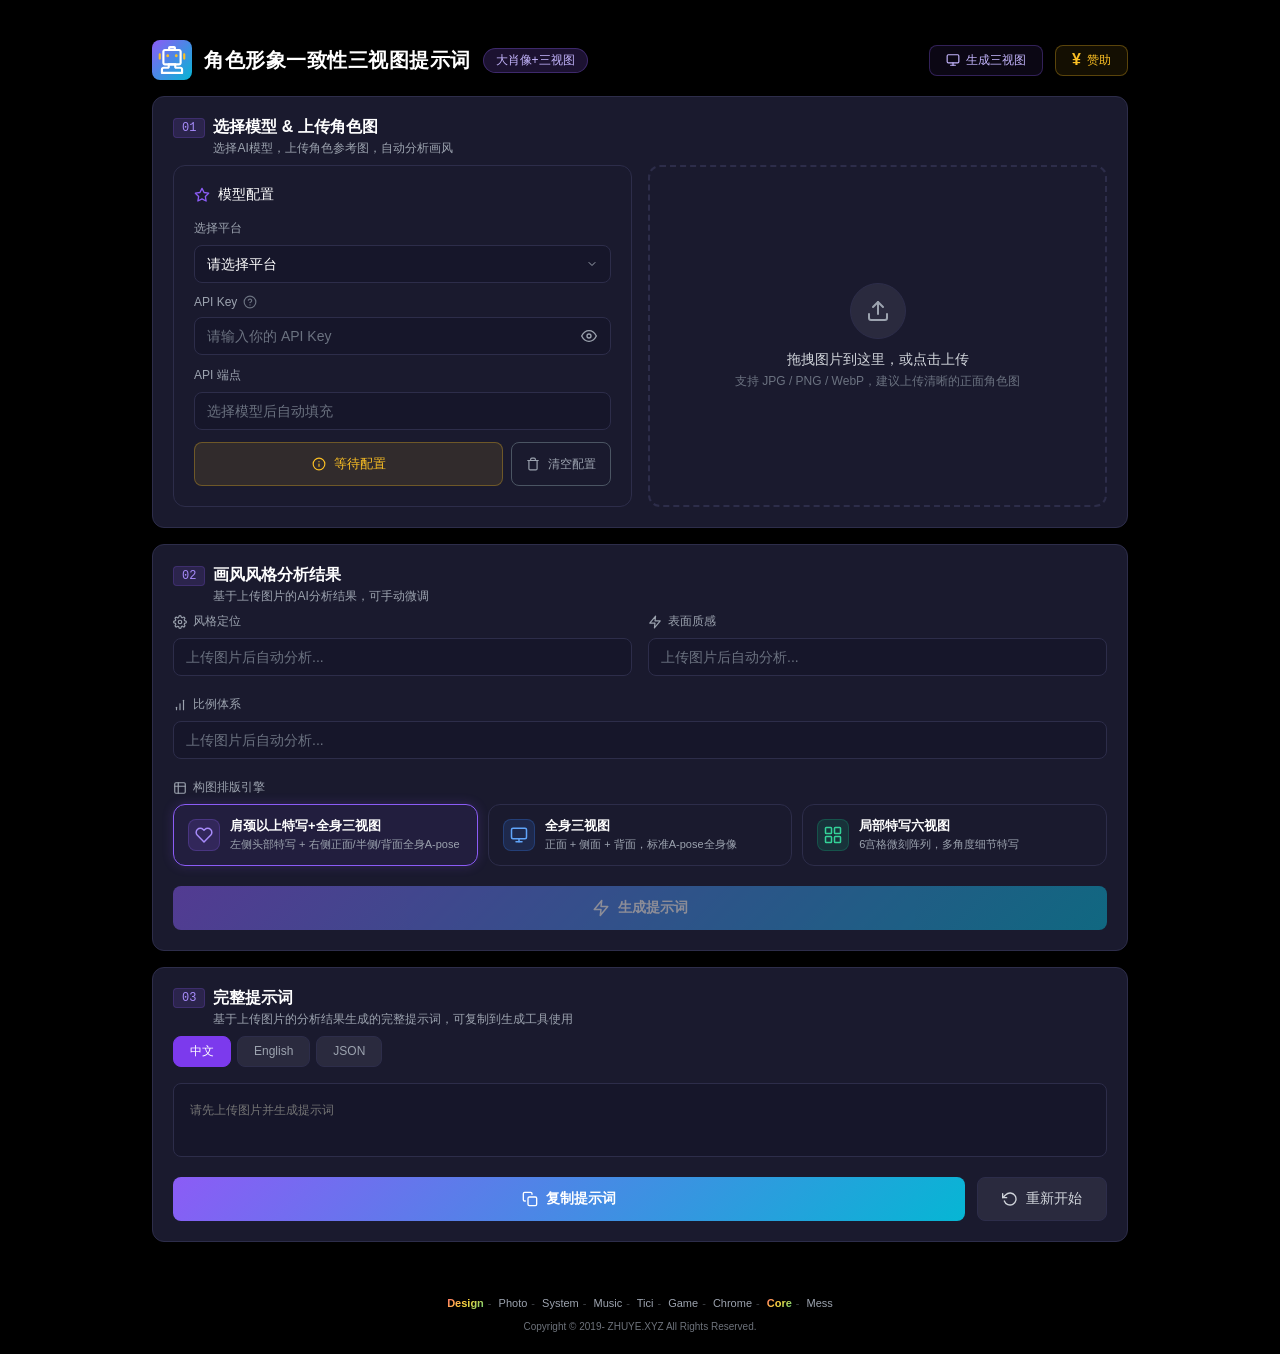
==== commit 8407dbc3: "Add files via upload" ====
--- a/index.html
+++ b/index.html
@@ -56,22 +56,16 @@
         <label class="f-label">选择平台</label>
         <select class="sel" id="pselect" onchange="onPlatformChange()">
           <option value="" disabled selected>请选择平台</option>
-          <option value="阿里百炼">阿里百炼（通义千问视觉模型）</option>
-          <option value="Kimi">Kimi（月之暗面）</option>
-          <option value="腾讯混元">腾讯混元</option>
-          <option value="豆包">豆包（火山引擎）</option>
-          <option value="智谱">智谱 AI</option>
-          <option value="DeepSeek">DeepSeek（深度求索）</option>
-          <option value="硅基流动">硅基流动（SiliconFlow）</option>
-          <option value="讯飞星辰">讯飞星辰（MaaS平台）</option>
-          <option value="自定义">自定义</option>
+          <option value="阿里百炼">阿里云百炼平台</option>
+          <option value="自定义">自定义平台</option>
         </select>
       </div>
       <div class="mb3" id="model-select-group" style="display:none">
-        <label class="f-label">选择模型</label>
+        <label class="f-label" id="model-label">选择模型</label>
         <select class="sel" id="modelselect" onchange="onModelChange()">
           <option value="" disabled selected>请先选择平台</option>
         </select>
+        <input type="text" class="inp" id="custommodel" placeholder="输入模型ID，如 GLM-4.7" style="display:none;margin-top:8px" oninput="onCustomModelInput()">
         <div id="modelinfo" style="margin-top:6px;font-size:11px;line-height:1.6;display:none">
           <span style="color:#34d399">🎁 免费额度：<span id="mfree" style="color:#d1d5db">-</span></span>
           <br><span style="color:#fbbf24">💰 价格：<span id="mprice" style="color:#d1d5db">-</span></span>
@@ -268,288 +262,98 @@
       <!-- 阿里百炼 -->
       <div class="api-acc">
         <div class="api-acc-h on" onclick="toggleApiAcc(this)">
-          <span style="color:#c4b5fd;font-weight:600;font-size:14px">阿里百炼（通义千问视觉模型）</span>
+          <span style="color:#c4b5fd;font-weight:600;font-size:14px">阿里云百炼平台</span>
           <svg class="arr" width="14" height="14" viewBox="0 0 24 24" fill="none" stroke="currentColor" stroke-width="2" stroke-linecap="round" stroke-linejoin="round"><polyline points="6 9 12 15 18 9"/></svg>
         </div>
         <div class="api-acc-bd on">
-          <div>① 打开 <a href="https://bailian.console.aliyun.com/" target="_blank" rel="noopener noreferrer">阿里云百炼控制台</a> → 右上角选择「华北2（北京）」地域</div>
-          <div>② 左侧导航「API Key 管理」→ 点击「创建 API Key」→ 设置权限后确认</div>
-          <div>③ 弹窗中复制 API Key 并妥善保存（关闭后无法再次查看）</div>
+          <div>① 点击注册 <a href="https://www.aliyun.com/minisite/goods?userCode=j6muymoj" target="_blank" rel="noopener noreferrer">阿里云百炼平台</a> 账号，新用户领取专属优惠；</div>
+          <div>② 完成实名认证后，打开 <a href="https://bailian.console.aliyun.com/" target="_blank" rel="noopener noreferrer">阿里云百炼控制台</a>，右上角选择「华北2（北京）」地域，阅读并同意服务协议，系统自动开通百炼服务并发放各模型新人免费额度（每个模型100万Token，90天有效）；</div>
+          <div>③ 左侧导航「API Key 管理」→ 点击「创建 API Key」→ 设置权限后确认，弹窗中复制 API Key 并妥善保存（关闭后无法再次查看）；</div>
+          <div>④ 将 API Key 填入上方密钥框，选择模型后即可使用。</div>
           <div class="ep-box">
-            <span class="lbl">API 端点</span>：<span class="val">https://dashscope.aliyuncs.com/compatible-mode/v1</span>
+            <span class="lbl">HTTP 请求地址</span>：<span class="val">https://dashscope.aliyuncs.com/compatible-mode/v1</span>
           </div>
           <div style="margin-top:8px;font-size:11px;line-height:1.8">
             <div style="color:#fbbf24;font-weight:600;margin-bottom:4px">📋 支持模型及价格</div>
             <div style="padding:5px 8px;margin-bottom:4px;background:rgba(139,92,246,.06);border-radius:4px;border:1px solid rgba(139,92,246,.12)">
-              <div style="color:#d1d5db;font-weight:500">Qwen3.7-Plus（多模态智能体，2026.06）</div>
-              <div style="color:#34d399;font-size:10px">🎁 免费额度：新用户赠百元免费额度</div>
-              <div style="color:#fbbf24;font-size:10px">💰 价格：输入 0.002 元/千tokens，输出 0.008 元/千tokens</div>
-            </div>
-            <div style="padding:5px 8px;margin-bottom:4px;background:rgba(139,92,246,.06);border-radius:4px;border:1px solid rgba(139,92,246,.12)">
-              <div style="color:#d1d5db;font-weight:500">Qwen3.6-Plus（旗舰视觉，1M上下文，2026.07）</div>
-              <div style="color:#34d399;font-size:10px">🎁 免费额度：新用户赠百元免费额度</div>
-              <div style="color:#fbbf24;font-size:10px">💰 价格：输入 0.004 元/千tokens，输出 0.012 元/千tokens</div>
-            </div>
-            <div style="padding:5px 8px;margin-bottom:4px;background:rgba(139,92,246,.06);border-radius:4px;border:1px solid rgba(139,92,246,.12)">
-              <div style="color:#d1d5db;font-weight:500">Qwen3.6-Flash（轻量视觉，高性价比，2026.07）</div>
-              <div style="color:#34d399;font-size:10px">🎁 免费额度：新用户赠百元免费额度</div>
-              <div style="color:#fbbf24;font-size:10px">💰 价格：输入 0.0005 元/千tokens，输出 0.002 元/千tokens</div>
-            </div>
-            <div style="padding:5px 8px;margin-bottom:4px;background:rgba(139,92,246,.06);border-radius:4px;border:1px solid rgba(139,92,246,.12)">
-              <div style="color:#d1d5db;font-weight:500">Qwen-VL-Max（旗舰视觉模型，2025.08）</div>
-              <div style="color:#34d399;font-size:10px">🎁 免费额度：新用户赠百元免费额度</div>
-              <div style="color:#fbbf24;font-size:10px">💰 价格：输入 0.0035 元/千tokens，输出 0.014 元/千tokens</div>
-            </div>
-            <div style="padding:5px 8px;margin-bottom:4px;background:rgba(139,92,246,.06);border-radius:4px;border:1px solid rgba(139,92,246,.12)">
-              <div style="color:#d1d5db;font-weight:500">Qwen-VL-Plus（增强视觉，2025.03）</div>
-              <div style="color:#34d399;font-size:10px">🎁 免费额度：新用户赠百元免费额度</div>
-              <div style="color:#fbbf24;font-size:10px">💰 价格：输入 0.0015 元/千tokens，输出 0.0045 元/千tokens</div>
-            </div>
-            <div style="padding:5px 8px;margin-bottom:4px;background:rgba(139,92,246,.06);border-radius:4px;border:1px solid rgba(139,92,246,.12)">
-              <div style="color:#d1d5db;font-weight:500">Qwen-VL-Flash（快速视觉，2025.01）</div>
-              <div style="color:#34d399;font-size:10px">🎁 免费额度：新用户赠百元免费额度</div>
-              <div style="color:#fbbf24;font-size:10px">💰 价格：输入 0.0005 元/千tokens，输出 0.002 元/千tokens</div>
-            </div>
-            <div style="padding:5px 8px;margin-bottom:4px;background:rgba(139,92,246,.06);border-radius:4px;border:1px solid rgba(139,92,246,.12)">
-              <div style="color:#d1d5db;font-weight:500">Qwen3-VL-32B-Instruct（2025.05）</div>
-              <div style="color:#34d399;font-size:10px">🎁 免费额度：新用户赠百元免费额度</div>
-              <div style="color:#fbbf24;font-size:10px">💰 价格：输入 0.001 元/千tokens，输出 0.004 元/千tokens</div>
-            </div>
-          </div>
-        </div>
-      </div>
-      <!-- DeepSeek -->
-      <div class="api-acc">
-        <div class="api-acc-h" onclick="toggleApiAcc(this)">
-          <span style="color:#93c5fd;font-weight:600;font-size:14px">DeepSeek（深度求索）</span>
-          <svg class="arr" width="14" height="14" viewBox="0 0 24 24" fill="none" stroke="currentColor" stroke-width="2" stroke-linecap="round" stroke-linejoin="round"><polyline points="6 9 12 15 18 9"/></svg>
-        </div>
-        <div class="api-acc-bd">
-          <div>① 打开 <a href="https://platform.deepseek.com/" target="_blank" rel="noopener noreferrer">DeepSeek 平台</a> → 注册/登录后进入 API Keys 页面</div>
-          <div>② 点击「创建 API Key」，复制并保存密钥</div>
-          <div>③ 将 API Key 填入上方密钥框，选择模型后即可使用</div>
-          <div class="ep-box">
-            <span class="lbl">API 端点</span>：<span class="val">https://api.deepseek.com/v1</span>
-          </div>
-          <div style="margin-top:8px;font-size:11px;line-height:1.8">
-            <div style="color:#fbbf24;font-weight:600;margin-bottom:4px">📋 支持模型及价格</div>
-            <div style="padding:5px 8px;margin-bottom:4px;background:rgba(139,92,246,.06);border-radius:4px;border:1px solid rgba(139,92,246,.12)">
-              <div style="color:#d1d5db;font-weight:500">DeepSeek Chat（V4 多模态，支持图片）</div>
-              <div style="color:#34d399;font-size:10px">🎁 免费额度：新用户赠 500 万 tokens</div>
-              <div style="color:#fbbf24;font-size:10px">💰 价格：输入 0.5 元/百万tokens，输出 2 元/百万tokens</div>
-            </div>
-          </div>
-        </div>
-      </div>
-      <!-- 硅基流动 -->
-      <div class="api-acc">
-        <div class="api-acc-h" onclick="toggleApiAcc(this)">
-          <span style="color:#86efac;font-weight:600;font-size:14px">硅基流动（SiliconFlow）</span>
-          <svg class="arr" width="14" height="14" viewBox="0 0 24 24" fill="none" stroke="currentColor" stroke-width="2" stroke-linecap="round" stroke-linejoin="round"><polyline points="6 9 12 15 18 9"/></svg>
-        </div>
-        <div class="api-acc-bd">
-          <div>① 打开 <a href="https://cloud.siliconflow.com/" target="_blank" rel="noopener noreferrer">SiliconCloud 平台</a> → 注册/登录</div>
-          <div>② 进入「API 密钥」页面创建密钥，新用户赠 14 元余额</div>
-          <div>③ 将 API Key 填入上方密钥框，选择模型后即可使用</div>
-          <div class="ep-box">
-            <span class="lbl">API 端点</span>：<span class="val">https://api.siliconflow.cn/v1</span>
-          </div>
-          <div style="margin-top:8px;font-size:11px;line-height:1.8">
-            <div style="color:#fbbf24;font-weight:600;margin-bottom:4px">📋 支持模型及价格</div>
-            <div style="padding:5px 8px;margin-bottom:4px;background:rgba(139,92,246,.06);border-radius:4px;border:1px solid rgba(139,92,246,.12)">
-              <div style="color:#d1d5db;font-weight:500">DeepSeek-VL2（多模态视觉理解）</div>
-              <div style="color:#34d399;font-size:10px">🎁 免费额度：新用户赠 14 元余额</div>
-              <div style="color:#fbbf24;font-size:10px">💰 价格：输入 $0.13/M tokens，输出 $0.42/M tokens</div>
-            </div>
-            <div style="padding:5px 8px;margin-bottom:4px;background:rgba(139,92,246,.06);border-radius:4px;border:1px solid rgba(139,92,246,.12)">
-              <div style="color:#d1d5db;font-weight:500">Qwen2-VL-72B-Instruct（旗舰视觉）</div>
-              <div style="color:#34d399;font-size:10px">🎁 免费额度：新用户赠 14 元余额</div>
-              <div style="color:#fbbf24;font-size:10px">💰 价格：输入 $0.35/M tokens，输出 $0.35/M tokens</div>
-            </div>
-            <div style="padding:5px 8px;margin-bottom:4px;background:rgba(139,92,246,.06);border-radius:4px;border:1px solid rgba(139,92,246,.12)">
-              <div style="color:#d1d5db;font-weight:500">Qwen2-VL-7B-Instruct（轻量视觉）</div>
-              <div style="color:#34d399;font-size:10px">🎁 免费额度：新用户赠 14 元余额</div>
-              <div style="color:#fbbf24;font-size:10px">💰 价格：输入 $0.08/M tokens，输出 $0.08/M tokens</div>
-            </div>
-            <div style="padding:5px 8px;margin-bottom:4px;background:rgba(139,92,246,.06);border-radius:4px;border:1px solid rgba(139,92,246,.12)">
-              <div style="color:#d1d5db;font-weight:500">InternVL2-76B（上海AI Lab，强视觉理解）</div>
-              <div style="color:#34d399;font-size:10px">🎁 免费额度：新用户赠 14 元余额</div>
-              <div style="color:#fbbf24;font-size:10px">💰 价格：输入 $0.28/M tokens，输出 $0.28/M tokens</div>
-            </div>
-            <div style="padding:5px 8px;margin-bottom:4px;background:rgba(139,92,246,.06);border-radius:4px;border:1px solid rgba(139,92,246,.12)">
-              <div style="color:#d1d5db;font-weight:500">InternVL2-40B（中等规模视觉模型）</div>
-              <div style="color:#34d399;font-size:10px">🎁 免费额度：新用户赠 14 元余额</div>
-              <div style="color:#fbbf24;font-size:10px">💰 价格：输入 $0.18/M tokens，输出 $0.18/M tokens</div>
-            </div>
-          </div>
-        </div>
-      </div>
-      <!-- 讯飞星辰 -->
-      <div class="api-acc">
-        <div class="api-acc-h" onclick="toggleApiAcc(this)">
-          <span style="color:#fde68a;font-weight:600;font-size:14px">讯飞星辰（MaaS平台）</span>
-          <svg class="arr" width="14" height="14" viewBox="0 0 24 24" fill="none" stroke="currentColor" stroke-width="2" stroke-linecap="round" stroke-linejoin="round"><polyline points="6 9 12 15 18 9"/></svg>
-        </div>
-        <div class="api-acc-bd">
-          <div>① 打开 <a href="https://maas.xfyun.cn/" target="_blank" rel="noopener noreferrer">讯飞星辰MaaS平台</a> → 注册/登录</div>
-          <div>② 进入「计费管理」→「API Key管理」创建密钥</div>
-          <div>③ 将 API Key 填入上方密钥框，选择模型后即可使用</div>
-          <div class="ep-box">
-            <span class="lbl">API 端点</span>：<span class="val">https://maas-api.xfyun.cn/v1</span>
-          </div>
-          <div style="margin-top:8px;font-size:11px;line-height:1.8">
-            <div style="color:#fbbf24;font-weight:600;margin-bottom:4px">📋 支持模型及价格</div>
-            <div style="padding:5px 8px;margin-bottom:4px;background:rgba(139,92,246,.06);border-radius:4px;border:1px solid rgba(139,92,246,.12)">
-              <div style="color:#d1d5db;font-weight:500">Spark X2（星火旗舰，多模态理解）</div>
-              <div style="color:#34d399;font-size:10px">🎁 免费额度：新用户赠 100 万 tokens</div>
-              <div style="color:#fbbf24;font-size:10px">💰 价格：输入 3 元/百万tokens，输出 3 元/百万tokens</div>
-            </div>
-            <div style="padding:5px 8px;margin-bottom:4px;background:rgba(139,92,246,.06);border-radius:4px;border:1px solid rgba(139,92,246,.12)">
-              <div style="color:#d1d5db;font-weight:500">Spark X2 Flash（轻量快速，多模态）</div>
-              <div style="color:#34d399;font-size:10px">🎁 免费额度：新用户赠 100 万 tokens</div>
-              <div style="color:#fbbf24;font-size:10px">💰 价格：输入 1 元/百万tokens，输出 2 元/百万tokens</div>
-            </div>
-          </div>
-        </div>
-      </div>
-      <!-- Kimi -->
-      <div class="api-acc">
-        <div class="api-acc-h" onclick="toggleApiAcc(this)">
-          <span style="color:#c4b5fd;font-weight:600;font-size:14px">Kimi（月之暗面）</span>
-          <svg class="arr" width="14" height="14" viewBox="0 0 24 24" fill="none" stroke="currentColor" stroke-width="2" stroke-linecap="round" stroke-linejoin="round"><polyline points="6 9 12 15 18 9"/></svg>
-        </div>
-        <div class="api-acc-bd">
-          <div>① 打开 <a href="https://platform.kimi.ai/console/api-keys" target="_blank" rel="noopener noreferrer">Kimi 开放平台控制台</a> → 登录账号</div>
-          <div>② 左侧「API Keys」→ 点击「Create API Key」</div>
-          <div>③ 填写名称后创建 → 复制 API Key 并妥善保存</div>
-          <div class="ep-box">
-            <span class="lbl">API 端点</span>：<span class="val">https://api.moonshot.ai/v1</span>
-          </div>
-          <div style="margin-top:8px;font-size:11px;line-height:1.8">
-            <div style="color:#fbbf24;font-weight:600;margin-bottom:4px">📋 支持模型及价格</div>
-            <div style="padding:5px 8px;margin-bottom:4px;background:rgba(139,92,246,.06);border-radius:4px;border:1px solid rgba(139,92,246,.12)">
-              <div style="color:#d1d5db;font-weight:500">Kimi-K3（旗舰多模态，2.8T参数，1M上下文，2026.07）</div>
-              <div style="color:#34d399;font-size:10px">🎁 免费额度：新用户赠 500 万 tokens</div>
-              <div style="color:#fbbf24;font-size:10px">💰 价格：输入 8 元/百万tokens，输出 32 元/百万tokens</div>
-            </div>
-            <div style="padding:5px 8px;margin-bottom:4px;background:rgba(139,92,246,.06);border-radius:4px;border:1px solid rgba(139,92,246,.12)">
-              <div style="color:#d1d5db;font-weight:500">Kimi-K2.5（多模态视觉旗舰，2026.01）</div>
-              <div style="color:#34d399;font-size:10px">🎁 免费额度：新用户赠 500 万 tokens</div>
-              <div style="color:#fbbf24;font-size:10px">💰 价格：输入 2 元/百万tokens，输出 12 元/百万tokens</div>
-            </div>
-          </div>
-        </div>
-      </div>
-      <!-- 腾讯混元 -->
-      <div class="api-acc">
-        <div class="api-acc-h" onclick="toggleApiAcc(this)">
-          <span style="color:#c4b5fd;font-weight:600;font-size:14px">腾讯混元</span>
-          <svg class="arr" width="14" height="14" viewBox="0 0 24 24" fill="none" stroke="currentColor" stroke-width="2" stroke-linecap="round" stroke-linejoin="round"><polyline points="6 9 12 15 18 9"/></svg>
-        </div>
-        <div class="api-acc-bd">
-          <div>① 打开 <a href="https://console.cloud.tencent.com/cam/capi" target="_blank" rel="noopener noreferrer">腾讯云控制台 → 访问管理 → API 密钥管理</a></div>
-          <div>② 登录后点击「新建密钥」→ 生成 SecretId 和 SecretKey</div>
-          <div>③ 复制 SecretId 并作为 API Key 填入（混元 API 使用 SecretId 认证）</div>
-          <div class="ep-box">
-            <span class="lbl">API 端点</span>：<span class="val">https://api.hunyuan.cloud.tencent.com/v1</span>
-          </div>
-          <div style="margin-top:8px;font-size:11px;line-height:1.8">
-            <div style="color:#fbbf24;font-weight:600;margin-bottom:4px">📋 支持模型及价格</div>
-            <div style="padding:5px 8px;margin-bottom:4px;background:rgba(139,92,246,.06);border-radius:4px;border:1px solid rgba(139,92,246,.12)">
-              <div style="color:#d1d5db;font-weight:500">Hunyuan-Vision（视觉理解，2025.10）</div>
-              <div style="color:#34d399;font-size:10px">🎁 免费额度：每月赠 100 万 tokens</div>
-              <div style="color:#fbbf24;font-size:10px">💰 价格：输入 0.003 元/千tokens，输出 0.009 元/千tokens</div>
-            </div>
-            <div style="padding:5px 8px;margin-bottom:4px;background:rgba(139,92,246,.06);border-radius:4px;border:1px solid rgba(139,92,246,.12)">
-              <div style="color:#d1d5db;font-weight:500">Hunyuan-Vision-1.5-Thinking（视觉推理增强，2025.10）</div>
-              <div style="color:#34d399;font-size:10px">🎁 免费额度：每月赠 100 万 tokens</div>
-              <div style="color:#fbbf24;font-size:10px">💰 价格：输入 0.005 元/千tokens，输出 0.015 元/千tokens</div>
-            </div>
-          </div>
-        </div>
-      </div>
-      <!-- 豆包 -->
-      <div class="api-acc">
-        <div class="api-acc-h" onclick="toggleApiAcc(this)">
-          <span style="color:#c4b5fd;font-weight:600;font-size:14px">豆包（火山引擎）</span>
-          <svg class="arr" width="14" height="14" viewBox="0 0 24 24" fill="none" stroke="currentColor" stroke-width="2" stroke-linecap="round" stroke-linejoin="round"><polyline points="6 9 12 15 18 9"/></svg>
-        </div>
-        <div class="api-acc-bd">
-          <div>① 打开 <a href="https://console.volcengine.com/ark/region:ark+cn-beijing/apiKey" target="_blank" rel="noopener noreferrer">火山引擎方舟平台 → API Key 管理</a></div>
-          <div>② 登录后点击「创建 API Key」→ 复制生成的 Key</div>
-          <div>③ 在「模型推理」中开通相应模型的推理接入点</div>
-          <div class="ep-box">
-            <span class="lbl">API 端点</span>：<span class="val">https://ark.cn-beijing.volces.com/api/v3</span>
-          </div>
-          <div style="margin-top:8px;font-size:11px;line-height:1.8">
-            <div style="color:#fbbf24;font-weight:600;margin-bottom:4px">📋 支持模型及价格</div>
-            <div style="padding:5px 8px;margin-bottom:4px;background:rgba(139,92,246,.06);border-radius:4px;border:1px solid rgba(139,92,246,.12)">
-              <div style="color:#d1d5db;font-weight:500">Doubao Seed 2.1 Pro（旗舰多模态，2026.06）</div>
-              <div style="color:#34d399;font-size:10px">🎁 免费额度：新用户赠 50 万 tokens</div>
-              <div style="color:#fbbf24;font-size:10px">💰 价格：输入 0.005 元/千tokens，输出 0.02 元/千tokens</div>
-            </div>
-            <div style="padding:5px 8px;margin-bottom:4px;background:rgba(139,92,246,.06);border-radius:4px;border:1px solid rgba(139,92,246,.12)">
-              <div style="color:#d1d5db;font-weight:500">Doubao Seed 2.1 Turbo（快速多模态，2026.06）</div>
-              <div style="color:#34d399;font-size:10px">🎁 免费额度：新用户赠 50 万 tokens</div>
-              <div style="color:#fbbf24;font-size:10px">💰 价格：输入 0.002 元/千tokens，输出 0.008 元/千tokens</div>
-            </div>
-            <div style="padding:5px 8px;margin-bottom:4px;background:rgba(139,92,246,.06);border-radius:4px;border:1px solid rgba(139,92,246,.12)">
-              <div style="color:#d1d5db;font-weight:500">Doubao-1.5-Pro-32k（多模态视觉，2025.01）</div>
-              <div style="color:#34d399;font-size:10px">🎁 免费额度：新用户赠 50 万 tokens</div>
-              <div style="color:#fbbf24;font-size:10px">💰 价格：输入 0.0008 元/千tokens，输出 0.002 元/千tokens</div>
-            </div>
-            <div style="padding:5px 8px;margin-bottom:4px;background:rgba(139,92,246,.06);border-radius:4px;border:1px solid rgba(139,92,246,.12)">
-              <div style="color:#d1d5db;font-weight:500">Doubao-Vision-Pro-32k（视觉理解专用）</div>
-              <div style="color:#34d399;font-size:10px">🎁 免费额度：新用户赠 50 万 tokens</div>
-              <div style="color:#fbbf24;font-size:10px">💰 价格：输入 0.003 元/千tokens，输出 0.009 元/千tokens</div>
-            </div>
-          </div>
-        </div>
-      </div>
-      <!-- 智谱 -->
-      <div class="api-acc">
-        <div class="api-acc-h" onclick="toggleApiAcc(this)">
-          <span style="color:#c4b5fd;font-weight:600;font-size:14px">智谱 AI</span>
-          <svg class="arr" width="14" height="14" viewBox="0 0 24 24" fill="none" stroke="currentColor" stroke-width="2" stroke-linecap="round" stroke-linejoin="round"><polyline points="6 9 12 15 18 9"/></svg>
-        </div>
-        <div class="api-acc-bd">
-          <div>① 打开 <a href="https://open.bigmodel.cn/usercenter/apikeys" target="_blank" rel="noopener noreferrer">智谱 AI 开放平台 → 个人中心 → API Keys</a></div>
-          <div>② 登录后点击「添加 API Key」→ 选择权限后确认</div>
-          <div>③ 复制生成的 API Key 并妥善保存（格式：xxxx.xxxx）</div>
-          <div class="ep-box">
-            <span class="lbl">API 端点</span>：<span class="val">https://open.bigmodel.cn/api/paas/v4</span>
-          </div>
-          <div style="margin-top:8px;font-size:11px;line-height:1.8">
-            <div style="color:#fbbf24;font-weight:600;margin-bottom:4px">📋 支持模型及价格</div>
-            <div style="padding:5px 8px;margin-bottom:4px;background:rgba(139,92,246,.06);border-radius:4px;border:1px solid rgba(139,92,246,.12)">
-              <div style="color:#d1d5db;font-weight:500">GLM-4V-Flash（免费视觉模型）</div>
-              <div style="color:#34d399;font-size:10px">🎁 免费额度：永久免费</div>
-              <div style="color:#fbbf24;font-size:10px">💰 价格：免费</div>
-            </div>
-            <div style="padding:5px 8px;margin-bottom:4px;background:rgba(139,92,246,.06);border-radius:4px;border:1px solid rgba(139,92,246,.12)">
-              <div style="color:#d1d5db;font-weight:500">GLM-4V-Plus（多模态视觉，2025.07）</div>
-              <div style="color:#34d399;font-size:10px">🎁 免费额度：新用户赠 500 万 tokens</div>
-              <div style="color:#fbbf24;font-size:10px">💰 价格：输入 0.005 元/千tokens，输出 0.01 元/千tokens</div>
-            </div>
-            <div style="padding:5px 8px;margin-bottom:4px;background:rgba(139,92,246,.06);border-radius:4px;border:1px solid rgba(139,92,246,.12)">
-              <div style="color:#d1d5db;font-weight:500">GLM-4V-Plus-0111（视觉增强版，2025.01）</div>
-              <div style="color:#34d399;font-size:10px">🎁 免费额度：新用户赠 500 万 tokens</div>
-              <div style="color:#fbbf24;font-size:10px">💰 价格：输入 0.008 元/千tokens，输出 0.02 元/千tokens</div>
-            </div>
-            <div style="padding:5px 8px;margin-bottom:4px;background:rgba(139,92,246,.06);border-radius:4px;border:1px solid rgba(139,92,246,.12)">
-              <div style="color:#d1d5db;font-weight:500">GLM-4.6V（多模态基座，2025.12）</div>
-              <div style="color:#34d399;font-size:10px">🎁 免费额度：新用户赠 500 万 tokens</div>
-              <div style="color:#fbbf24;font-size:10px">💰 价格：输入 1 元/百万tokens，输出 4 元/百万tokens</div>
-            </div>
-            <div style="padding:5px 8px;margin-bottom:4px;background:rgba(139,92,246,.06);border-radius:4px;border:1px solid rgba(139,92,246,.12)">
-              <div style="color:#d1d5db;font-weight:500">GLM-4.1V-Thinking（视觉推理增强）</div>
-              <div style="color:#34d399;font-size:10px">🎁 免费额度：新用户赠 500 万 tokens</div>
-              <div style="color:#fbbf24;font-size:10px">💰 价格：输入 0.002 元/千tokens，输出 0.008 元/千tokens</div>
-            </div>
-            <div style="padding:5px 8px;margin-bottom:4px;background:rgba(139,92,246,.06);border-radius:4px;border:1px solid rgba(139,92,246,.12)">
-              <div style="color:#d1d5db;font-weight:500">GLM-5V-Turbo（多模态 Agent，2026.04）</div>
-              <div style="color:#34d399;font-size:10px">🎁 免费额度：新用户赠 500 万 tokens</div>
-              <div style="color:#fbbf24;font-size:10px">💰 价格：输入 5 元/百万tokens，输出 22 元/百万tokens</div>
+              <div style="color:#d1d5db;font-weight:500">Qwen3.8-Max（全能旗舰，1M上下文，2026.07）</div>
+              <div style="color:#34d399;font-size:10px">🎁 免费额度：100万Token（90天有效）</div>
+              <div style="color:#fbbf24;font-size:10px">💰 价格：输入 12元/百万Token，输出 36元/百万Token</div>
+            </div>
+            <div style="padding:5px 8px;margin-bottom:4px;background:rgba(139,92,246,.06);border-radius:4px;border:1px solid rgba(139,92,246,.12)">
+              <div style="color:#d1d5db;font-weight:500">Qwen3.7-Plus（多模态智能体，1M上下文，2026.05）</div>
+              <div style="color:#34d399;font-size:10px">🎁 免费额度：100万Token（90天有效）</div>
+              <div style="color:#fbbf24;font-size:10px">💰 价格：输入 2元/百万Token，输出 8元/百万Token</div>
+            </div>
+            <div style="padding:5px 8px;margin-bottom:4px;background:rgba(139,92,246,.06);border-radius:4px;border:1px solid rgba(139,92,246,.12)">
+              <div style="color:#d1d5db;font-weight:500">Qwen3.7-Flash（轻量高性价比，1M上下文，2026.07）</div>
+              <div style="color:#34d399;font-size:10px">🎁 免费额度：100万Token（90天有效）</div>
+              <div style="color:#fbbf24;font-size:10px">💰 价格：输入 0.2元/百万Token，输出 0.8元/百万Token</div>
+            </div>
+            <div style="padding:5px 8px;margin-bottom:4px;background:rgba(139,92,246,.06);border-radius:4px;border:1px solid rgba(139,92,246,.12)">
+              <div style="color:#d1d5db;font-weight:500">Qwen3.6-Plus（旗舰视觉，1M上下文，2026.04）</div>
+              <div style="color:#34d399;font-size:10px">🎁 免费额度：100万Token（90天有效）</div>
+              <div style="color:#fbbf24;font-size:10px">💰 价格：输入 2元/百万Token，输出 12元/百万Token</div>
+            </div>
+            <div style="padding:5px 8px;margin-bottom:4px;background:rgba(139,92,246,.06);border-radius:4px;border:1px solid rgba(139,92,246,.12)">
+              <div style="color:#d1d5db;font-weight:500">Qwen3.6-Flash（轻量视觉，1M上下文，2026.04）</div>
+              <div style="color:#34d399;font-size:10px">🎁 免费额度：100万Token（90天有效）</div>
+              <div style="color:#fbbf24;font-size:10px">💰 价格：输入 1.2元/百万Token，输出 7.2元/百万Token</div>
+            </div>
+            <div style="padding:5px 8px;margin-bottom:4px;background:rgba(139,92,246,.06);border-radius:4px;border:1px solid rgba(139,92,246,.12)">
+              <div style="color:#d1d5db;font-weight:500">Qwen3.5-Plus（平衡视觉，1M上下文，2026.02）</div>
+              <div style="color:#34d399;font-size:10px">🎁 免费额度：100万Token（90天有效）</div>
+              <div style="color:#fbbf24;font-size:10px">💰 价格：输入 0.8元/百万Token，输出 4.8元/百万Token</div>
+            </div>
+            <div style="padding:5px 8px;margin-bottom:4px;background:rgba(139,92,246,.06);border-radius:4px;border:1px solid rgba(139,92,246,.12)">
+              <div style="color:#d1d5db;font-weight:500">Qwen3.5-Flash（轻量视觉，1M上下文，2026.02）</div>
+              <div style="color:#34d399;font-size:10px">🎁 免费额度：100万Token（90天有效）</div>
+              <div style="color:#fbbf24;font-size:10px">💰 价格：输入 0.2元/百万Token，输出 2元/百万Token</div>
+            </div>
+            <div style="padding:5px 8px;margin-bottom:4px;background:rgba(139,92,246,.06);border-radius:4px;border:1px solid rgba(139,92,246,.12)">
+              <div style="color:#d1d5db;font-weight:500">Qwen3-VL-Plus（视觉Coding增强，2025.12）</div>
+              <div style="color:#34d399;font-size:10px">🎁 免费额度：100万Token（90天有效）</div>
+              <div style="color:#fbbf24;font-size:10px">💰 价格：输入 1元/百万Token，输出 10元/百万Token</div>
+            </div>
+            <div style="padding:5px 8px;margin-bottom:4px;background:rgba(139,92,246,.06);border-radius:4px;border:1px solid rgba(139,92,246,.12)">
+              <div style="color:#d1d5db;font-weight:500">Qwen3-VL-Flash（快速视觉，2026.01）</div>
+              <div style="color:#34d399;font-size:10px">🎁 免费额度：100万Token（90天有效）</div>
+              <div style="color:#fbbf24;font-size:10px">💰 价格：输入 0.15元/百万Token，输出 1.5元/百万Token</div>
+            </div>
+            <div style="padding:5px 8px;margin-bottom:4px;background:rgba(139,92,246,.06);border-radius:4px;border:1px solid rgba(139,92,246,.12)">
+              <div style="color:#d1d5db;font-weight:500">Qwen-VL-Max（旧版旗舰视觉）</div>
+              <div style="color:#34d399;font-size:10px">🎁 免费额度：100万Token（90天有效）</div>
+              <div style="color:#fbbf24;font-size:10px">💰 价格：输入 1.6元/百万Token，输出 4元/百万Token</div>
+            </div>
+            <div style="padding:5px 8px;margin-bottom:4px;background:rgba(139,92,246,.06);border-radius:4px;border:1px solid rgba(139,92,246,.12)">
+              <div style="color:#d1d5db;font-weight:500">Qwen-VL-Plus（旧版增强视觉）</div>
+              <div style="color:#34d399;font-size:10px">🎁 免费额度：100万Token（90天有效）</div>
+              <div style="color:#fbbf24;font-size:10px">💰 价格：输入 0.8元/百万Token，输出 2元/百万Token</div>
+            </div>
+            <div style="padding:5px 8px;margin-bottom:4px;background:rgba(139,92,246,.06);border-radius:4px;border:1px solid rgba(139,92,246,.12)">
+              <div style="color:#d1d5db;font-weight:500">Kimi-K2.7-Code（Kimi旗舰编程模型）</div>
+              <div style="color:#34d399;font-size:10px">🎁 免费额度：100万Token（90天有效）</div>
+              <div style="color:#fbbf24;font-size:10px">💰 价格：输入 6.5元/百万Token，输出 27元/百万Token</div>
+            </div>
+            <div style="padding:5px 8px;margin-bottom:4px;background:rgba(139,92,246,.06);border-radius:4px;border:1px solid rgba(139,92,246,.12)">
+              <div style="color:#d1d5db;font-weight:500">Kimi-K2.6（Kimi多模态旗舰）</div>
+              <div style="color:#34d399;font-size:10px">🎁 免费额度：100万Token（90天有效）</div>
+              <div style="color:#fbbf24;font-size:10px">💰 价格：输入 6.5元/百万Token，输出 27元/百万Token</div>
+            </div>
+            <div style="padding:5px 8px;margin-bottom:4px;background:rgba(139,92,246,.06);border-radius:4px;border:1px solid rgba(139,92,246,.12)">
+              <div style="color:#d1d5db;font-weight:500">Kimi-K3（Kimi最新旗舰，长程推理）</div>
+              <div style="color:#9ca3af;font-size:10px">🎁 免费额度：无</div>
+              <div style="color:#fbbf24;font-size:10px">💰 价格：输入 20元/百万Token，输出 100元/百万Token</div>
+            </div>
+            <div style="padding:5px 8px;margin-bottom:4px;background:rgba(139,92,246,.06);border-radius:4px;border:1px solid rgba(139,92,246,.12)">
+              <div style="color:#d1d5db;font-weight:500">MiniMax-M2.5（思考模式多模态）</div>
+              <div style="color:#34d399;font-size:10px">🎁 免费额度：100万Token（90天有效）</div>
+              <div style="color:#fbbf24;font-size:10px">💰 价格：输入 2.1元/百万Token，输出 8.4元/百万Token</div>
+            </div>
+            <div style="padding:5px 8px;margin-bottom:4px;background:rgba(139,92,246,.06);border-radius:4px;border:1px solid rgba(139,92,246,.12)">
+              <div style="color:#d1d5db;font-weight:500">MiniMax-M3（最新旗舰多模态）</div>
+              <div style="color:#9ca3af;font-size:10px">🎁 免费额度：无</div>
+              <div style="color:#fbbf24;font-size:10px">💰 价格：输入 4.2元/百万Token，输出 16.8元/百万Token</div>
             </div>
           </div>
         </div>
@@ -557,15 +361,21 @@
       <!-- 自定义 -->
       <div class="api-acc">
         <div class="api-acc-h" onclick="toggleApiAcc(this)">
-          <span style="color:#9ca3af;font-weight:600;font-size:14px">自定义</span>
+          <span style="color:#9ca3af;font-weight:600;font-size:14px">自定义平台</span>
           <svg class="arr" width="14" height="14" viewBox="0 0 24 24" fill="none" stroke="currentColor" stroke-width="2" stroke-linecap="round" stroke-linejoin="round"><polyline points="6 9 12 15 18 9"/></svg>
         </div>
         <div class="api-acc-bd">
-          <div>① 自行配置 API Key</div>
-          <div>② 自行填写 API 端点地址</div>
-          <div>③ 模型名称在模型下拉框中直接输入自定义值</div>
+          <div>① 自定义平台采用「OpenAI 兼容」接口，适用于任何兼容 OpenAI API 格式的模型服务；</div>
+          <div>② 在上方「API Key」输入框中填入你的密钥；</div>
+          <div>③ 在「API 端点」输入框中填入完整的 HTTP 请求地址（含路径，不含 /chat/completions 后缀）；</div>
+          <div>④ 在「输入模型ID」框中填入模型名称（如 gpt-4o、glm-4.7 等）。</div>
           <div class="ep-box">
-            <span class="lbl">API 端点</span>：<span class="val">自行填写</span>
+            <span class="lbl">HTTP 请求地址示例</span>：
+          </div>
+          <div style="margin-top:4px;font-size:11px;line-height:1.8;color:#9ca3af">
+            <div>• OpenAI：<span style="color:#d1d5db">https://api.openai.com/v1</span></div>
+            <div>• 本地部署（如 vLLM）：<span style="color:#d1d5db">http://localhost:8000/v1</span></div>
+            <div>• 其他兼容平台：请参照各平台文档填写</div>
           </div>
         </div>
       </div>
@@ -587,7 +397,7 @@
             <span>价格与免责声明</span>
           </div>
           <div style="padding-left:22px">1. 免费额度为各平台新用户活动，具体额度和有效期以平台官网为准；</div>
-          <div style="padding-left:22px">2. 价格信息截止至 2026年7月29日，各平台可能随时调整，请以平台官网实时价格为准；</div>
+          <div style="padding-left:22px">2. 价格信息平台可能随时调整，请以平台官网实时价格为准；</div>
           <div style="padding-left:22px">3. 模型列表及价格仅供参考，实际可用模型以各平台 API 返回为准。</div>
         </div>
       </div>
--- a/style.css
+++ b/style.css
@@ -106,7 +106,7 @@
 
 .mb3{margin-bottom:12px}.mb4{margin-bottom:16px}
 .sy5>*+*{margin-top:20px}
-.flex{display:flex}.ac{align-items:center}.jc{justify-content:center}
+.flex{display:flex}.ac{align-items:center}.jc{justify-content:center}.gap-2{gap:8px}
 .txm{font-size:14px}
 .cw{color:#fff}
 
@@ -133,7 +133,6 @@
 .api-acc-bd .ep-box{padding:6px 10px;background:rgba(251,191,36,.1);border-radius:4px;border:1px solid rgba(251,191,36,.2);margin-top:6px;font-size:11px}
 .api-acc-bd .ep-box .lbl{color:#fbbf24}
 .api-acc-bd .ep-box .val{color:#d1d5db}
-.api-acc-bd .ep-box .sub{color:#6b7280}
 
 /* ======== 生成三视图按钮 ======== */
 .gen-btn{display:flex;align-items:center;gap:6px;padding:6px 16px;background:rgba(139,92,246,.08);border:1px solid rgba(139,92,246,.3);border-radius:8px;color:#c4b5fd;font-size:12px;cursor:pointer;transition:all .2s;white-space:nowrap;text-decoration:none;margin-left:auto}
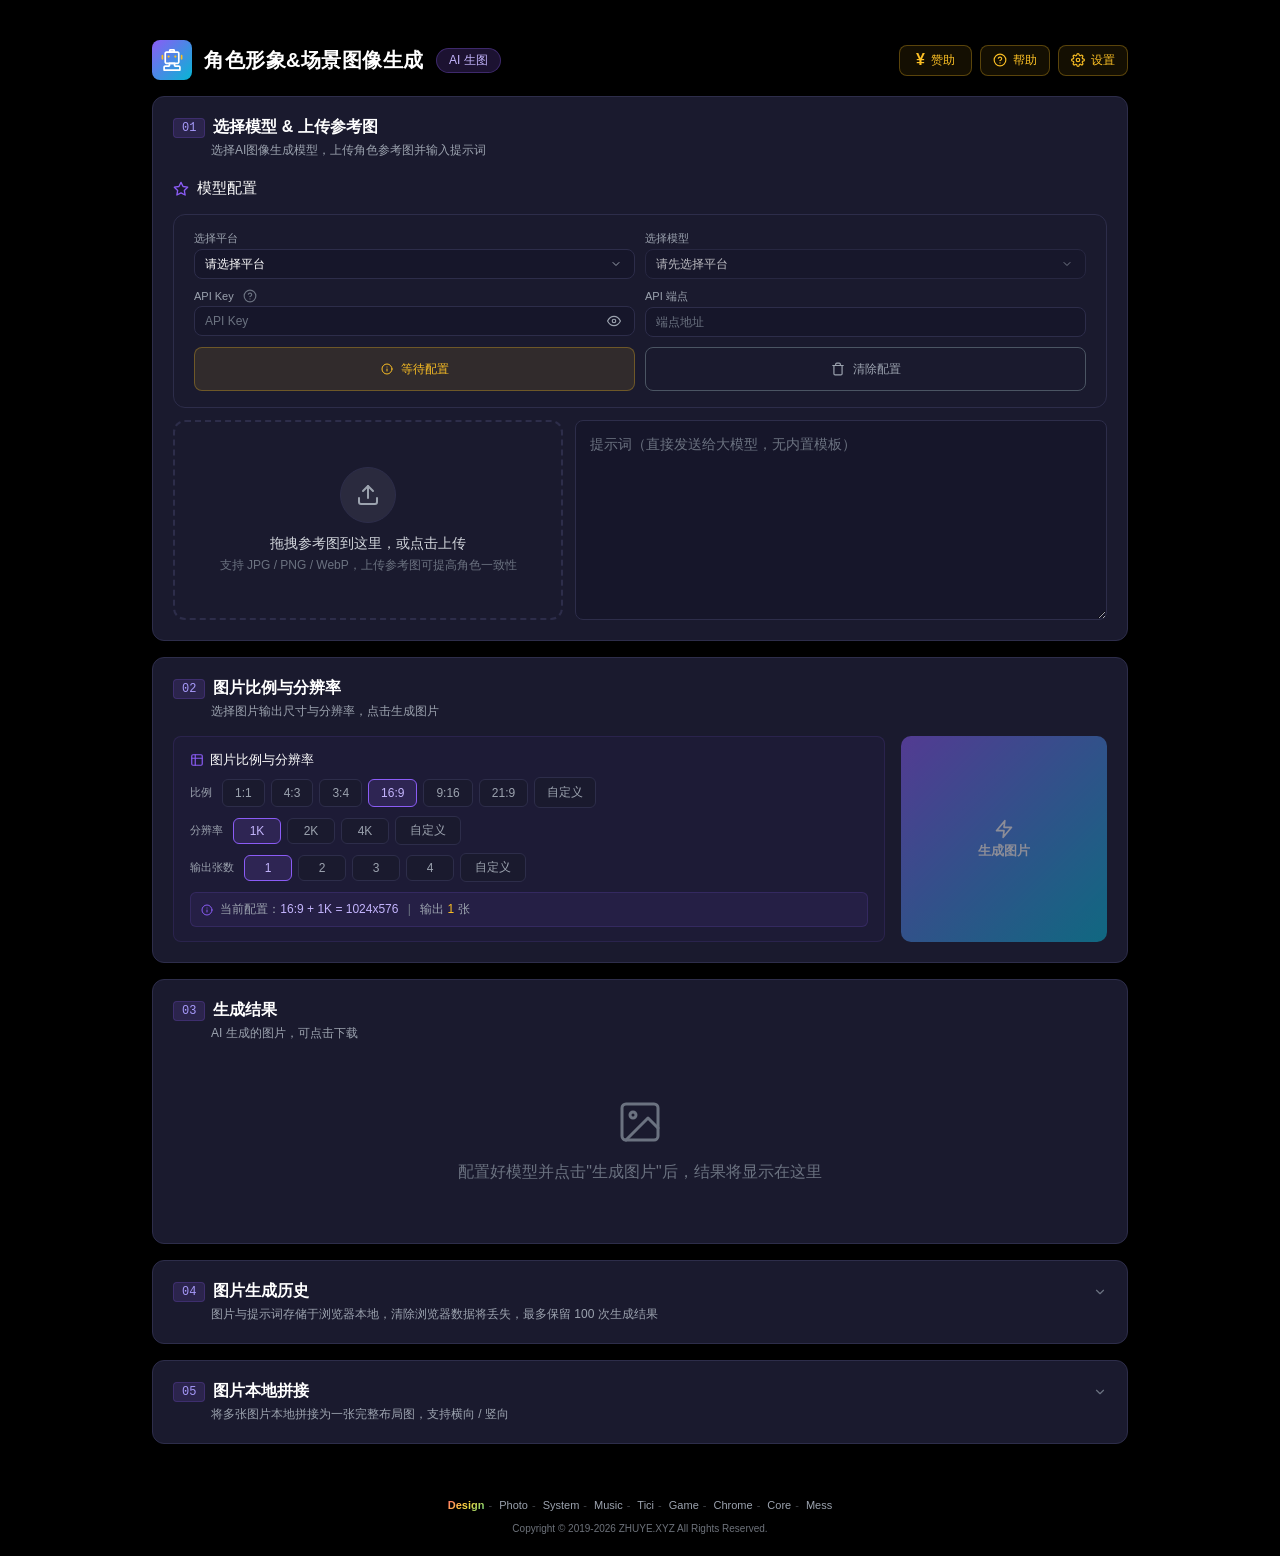
==== commit e3baf790: "Add files via upload" ====
--- a/index.html
+++ b/index.html
@@ -2,8 +2,8 @@
 <html lang="zh-CN">
 <head>
 <meta charset="UTF-8">
-<meta name="viewport" content="width=device-width,initial-scale=1.0">
-<title>角色形象一致性三视图提示词</title>
+<meta name="viewport" content="width=device-width, initial-scale=1.0">
+<title>角色形象&场景图像生成</title>
 <link rel="icon" href="favicon.ico" type="image/x-icon">
 <link rel="stylesheet" href="style.css">
 </head>
@@ -11,402 +11,266 @@
 
 <div class="container">
 
-<!-- ======== Header ======== -->
-<header class="header fade-in">
-  <div class="h-icon">
-    <svg viewBox="0 0 1024 1024" width="28" height="28" xmlns="http://www.w3.org/2000/svg">
-      <path d="M616.96 183.808h-209.92c-21.504 0-39.424-17.408-39.424-39.424V68.096C367.616 30.72 397.824 0 434.688 0h154.624c36.864 0 67.072 30.72 67.072 68.096v76.288c0 22.016-17.408 39.424-39.424 39.424zM446.464 104.96h131.072v-26.112H446.464v26.112z" fill="#fff"/>
-      <path d="M879.616 1024H144.384c-21.504 0-39.424-17.408-39.424-39.424v-133.12c0-53.248 44.544-96.256 99.328-96.256H353.28v-85.504c0-21.504 17.408-39.424 39.424-39.424h238.592c21.504 0 39.424 17.408 39.424 39.424v85.504h148.48c54.784 0 99.328 43.008 99.328 96.256v133.12c0.512 22.016-17.408 39.424-38.912 39.424zM183.808 945.152h656.384v-93.696c0-9.728-9.216-17.408-20.992-17.408h-158.208c-38.4 0-69.632-30.208-69.632-68.096v-57.344H432.128v57.344c0 37.376-31.232 68.096-69.632 68.096H204.8c-11.264 0-20.992 7.68-20.992 17.408v93.696z" fill="#fff"/>
-      <path d="M770.56 709.12H253.952c-53.248 0-96.256-45.056-96.256-99.84V205.312c0-55.296 43.008-99.84 96.256-99.84h516.608c53.248 0 96.256 45.056 96.256 99.84V609.28c-0.512 54.784-43.52 99.84-96.256 99.84zM253.952 183.808c-9.216 0-17.408 9.728-17.408 21.504V609.28c0 11.776 8.192 21.504 17.408 21.504h516.608c9.216 0 17.408-9.728 17.408-21.504V205.312c0-11.776-8.192-21.504-17.408-21.504H253.952z" fill="#fff"/>
-      <path d="M65.536 498.688c-21.504 0-39.424-17.408-39.424-39.424V302.08c0-21.504 17.408-39.424 39.424-39.424s39.424 17.408 39.424 39.424v157.696c0 21.504-17.408 38.912-39.424 38.912zM958.464 498.688c-21.504 0-39.424-17.408-39.424-39.424V302.08c0-21.504 17.408-39.424 39.424-39.424s39.424 17.408 39.424 39.424v157.696c0 21.504-17.92 38.912-39.424 38.912z" fill="#fbbf24"/>
-      <path d="M407.04 354.304c0 29.184-23.552 52.736-52.736 52.736-29.184 0-52.736-23.552-52.736-52.736C302.08 325.632 325.632 302.08 354.304 302.08c29.184 0 52.736 23.552 52.736 52.224M721.92 354.304c0 29.184-23.552 52.736-52.736 52.736-29.184 0-52.736-23.552-52.736-52.736 0-29.184 23.552-52.736 52.736-52.736 29.184 0.512 52.736 24.064 52.736 52.736" fill="#fbbf24"/>
-    </svg>
+  <!-- ======== Header ======== -->
+  <header class="header fade-in">
+    <div class="h-icon">
+      <svg viewBox="0 0 1024 1024" width="28" height="28" xmlns="http://www.w3.org/2000/svg">
+        <path d="M616.96 183.808h-209.92c-21.504 0-39.424-17.408-39.424-39.424V68.096C367.616 30.72 397.824 0 434.688 0h154.624c36.864 0 67.072 30.72 67.072 68.096v76.288c0 22.016-17.408 39.424-39.424 39.424zM446.464 104.96h131.072v-26.112H446.464v26.112z" fill="#fff"></path>
+        <path d="M879.616 1024H144.384c-21.504 0-39.424-17.408-39.424-39.424v-133.12c0-53.248 44.544-96.256 99.328-96.256H353.28v-85.504c0-21.504 17.408-39.424 39.424-39.424h238.592c21.504 0 39.424 17.408 39.424 39.424v85.504h148.48c54.784 0 99.328 43.008 99.328 96.256v133.12c0.512 22.016-17.408 39.424-38.912 39.424zM183.808 945.152h656.384v-93.696c0-9.728-9.216-17.408-20.992-17.408h-158.208c-38.4 0-69.632-30.208-69.632-68.096v-57.344H432.128v57.344c0 37.376-31.232 68.096-69.632 68.096H204.8c-11.264 0-20.992 7.68-20.992 17.408v93.696z" fill="#fff"></path>
+        <path d="M770.56 709.12H253.952c-53.248 0-96.256-45.056-96.256-99.84V205.312c0-55.296 43.008-99.84 96.256-99.84h516.608c53.248 0 96.256 45.056 96.256 99.84V609.28c-0.512 54.784-43.52 99.84-96.256 99.84zM253.952 183.808c-9.216 0-17.408 9.728-17.408 21.504V609.28c0 11.776 8.192 21.504 17.408 21.504h516.608c9.216 0 17.408-9.728 17.408-21.504V205.312c0-11.776-8.192-21.504-17.408-21.504H253.952z" fill="#fff"></path>
+        <path d="M65.536 498.688c-21.504 0-39.424-17.408-39.424-39.424V302.08c0-21.504 17.408-39.424 39.424-39.424s39.424 17.408 39.424 39.424v157.696c0 21.504-17.408 38.912-39.424 38.912zM958.464 498.688c-21.504 0-39.424-17.408-39.424-39.424V302.08c0-21.504 17.408-39.424 39.424-39.424s39.424 17.408 39.424 39.424v157.696c0 21.504-17.92 38.912-39.424 38.912z" fill="#fbbf24"></path>
+        <path d="M407.04 354.304c0 29.184-23.552 52.736-52.736 52.736-29.184 0-52.736-23.552-52.736-52.736C302.08 325.632 325.632 302.08 354.304 302.08c29.184 0 52.736 23.552 52.736 52.224M721.92 354.304c0 29.184-23.552 52.736-52.736 52.736-29.184 0-52.736-23.552-52.736-52.736 0-29.184 23.552-52.736 52.736-52.736 29.184 0.512 52.736 24.064 52.736 52.736" fill="#fbbf24"></path>
+      </svg>
+    </div>
+    <h1 class="h-title">角色形象&场景图像生成</h1>
+    <span class="h-badge">AI 生图</span>
+    <div style="margin-left:auto;display:flex;gap:8px">
+      <button class="sponsor-btn" onclick="showSponsor()">
+        <span style="font-size:16px;font-weight:700;line-height:1">¥</span>
+        赞助
+      </button>
+      <button class="sponsor-btn" onclick="showApiHelp()" title="各平台获取 API Key 方式" style="padding:6px 12px">
+        <svg width="14" height="14" viewBox="0 0 24 24" fill="none" stroke="currentColor" stroke-width="2" stroke-linecap="round" stroke-linejoin="round"><circle cx="12" cy="12" r="10"></circle><path d="M9.09 9a3 3 0 0 1 5.83 1c0 2-3 3-3 3"></path><line x1="12" y1="17" x2="12.01" y2="17"></line></svg>
+        <span style="font-size:12px">帮助</span>
+      </button>
+      <button class="sponsor-btn" onclick="showSettings()" title="设置" style="padding:6px 12px">
+        <svg width="14" height="14" viewBox="0 0 24 24" fill="none" stroke="currentColor" stroke-width="2" stroke-linecap="round" stroke-linejoin="round"><circle cx="12" cy="12" r="3"></circle><path d="M19.4 15a1.65 1.65 0 0 0 .33 1.82l.06.06a2 2 0 0 1 0 2.83 2 2 0 0 1-2.83 0l-.06-.06a1.65 1.65 0 0 0-1.82-.33 1.65 1.65 0 0 0-1 1.51V21a2 2 0 0 1-2 2 2 2 0 0 1-2-2v-.09A1.65 1.65 0 0 0 9 19.4a1.65 1.65 0 0 0-1.82.33l-.06.06a2 2 0 0 1-2.83 0 2 2 0 0 1 0-2.83l.06-.06a1.65 1.65 0 0 0 .33-1.82 1.65 1.65 0 0 0-1.51-1H3a2 2 0 0 1-2-2 2 2 0 0 1 2-2h.09A1.65 1.65 0 0 0 4.6 9a1.65 1.65 0 0 0-.33-1.82l-.06-.06a2 2 0 0 1 0-2.83 2 2 0 0 1 2.83 0l.06.06a1.65 1.65 0 0 0 1.82.33H9a1.65 1.65 0 0 0 1-1.51V3a2 2 0 0 1 2-2 2 2 0 0 1 2 2v.09a1.65 1.65 0 0 0 1 1.51 1.65 1.65 0 0 0 1.82-.33l.06-.06a2 2 0 0 1 2.83 0 2 2 0 0 1 0 2.83l-.06.06a1.65 1.65 0 0 0-.33 1.82V9a1.65 1.65 0 0 0 1.51 1H21a2 2 0 0 1 2 2 2 2 0 0 1-2 2h-.09a1.65 1.65 0 0 0-1.51 1z"></path></svg>
+        <span style="font-size:12px">设置</span>
+      </button>
+    </div>
+  </header>
+
+  <!-- ======== Step 01 ======== -->
+  <section class="card fade-in d1">
+    <div class="card-hdr">
+      <span class="card-step">01</span>
+      <h2 class="card-title">选择模型 &amp; 上传参考图</h2>
+    </div>
+    <p class="card-sub">选择AI图像生成模型，上传角色参考图并输入提示词</p>
+
+    <!-- 模型配置标题（单独一行） -->
+    <div class="flex ac gap-2 mb4" style="margin-top:20px">
+      <svg width="16" height="16" viewBox="0 0 24 24" fill="none" stroke="#8b5cf6" stroke-width="2" stroke-linecap="round" stroke-linejoin="round">
+        <polygon points="12 2 15.09 8.26 22 9.27 17 14.14 18.18 21.02 12 17.77 5.82 21.02 7 14.14 2 9.27 8.91 8.26 12 2"></polygon>
+      </svg>
+      <span class="txm cw" style="font-weight:500;font-size:15px">模型配置</span>
+    </div>
+
+    <div class="card" style="margin-top:12px;padding:16px 20px">
+      <!-- 平台提示 -->
+      <div id="platform-tip" style="display:none;font-size:11px;line-height:1.5;margin-bottom:10px;padding:8px 12px;border-radius:6px;border:1px solid rgba(251,191,36,.25);background:rgba(251,191,36,.06);color:#fde68a">
+        <strong>效果提示：</strong><span id="tip-text">多视图/布局类图片对模型能力要求较高。推荐使用 <strong>CogView-4</strong>（布局理解最强）、<strong>FLUX.1-pro</strong>（画质最优）、<strong>通义万相-增强版</strong>（角色一致性佳）。其它模型生成效果因模型能力而异，建议多尝试不同模型。</span>
+        <div id="modelinfo" style="display:none;margin-top:6px;padding-top:6px;border-top:1px solid rgba(255,255,255,.08);color:#9ca3af;font-size:10px">
+          <span style="color:#34d399">免费额度：<span id="mfree" style="color:#d1d5db">-</span></span>
+          <span style="color:#6b7280;margin:0 6px">|</span>
+          <span style="color:#fbbf24">价格：<span id="mprice" style="color:#d1d5db">-</span></span>
+        </div>
+      </div>
+
+      <!-- Row 1: 选择平台 + 选择模型 -->
+      <div style="display:flex;gap:10px;margin-bottom:10px">
+        <div style="flex:1">
+          <label class="f-label" style="font-size:11px;margin-bottom:3px">选择平台</label>
+          <select class="sel" id="pselect" onchange="onPlatformChange()" style="padding:7px 10px;font-size:12px">
+            <option value="" disabled selected>请选择平台</option>
+            <option value="阿里百炼">阿里云百炼</option>
+            <option value="自定义">自定义</option>
+          </select>
+        </div>
+        <div style="flex:1" id="model-select-group">
+          <label class="f-label" style="font-size:11px;margin-bottom:3px" id="model-label">选择模型 <span id="model-cap" style="font-size:9px;color:#6b7280;margin-left:4px"></span></label>
+          <select class="sel" id="modelselect" onchange="onModelChange()" disabled style="padding:7px 10px;font-size:12px">
+            <option value="" disabled selected>请先选择平台</option>
+          </select>
+          <input type="text" class="inp" id="modelinput" placeholder="如 GLM-4.2" oninput="onModelInputChange()" style="padding:7px 10px;font-size:12px;display:none">
+        </div>
+      </div>
+
+      <!-- Row 2: API Key + API 端点 -->
+      <div style="display:flex;gap:10px;margin-bottom:10px">
+        <div style="flex:1">
+          <label class="f-label" style="font-size:11px;margin-bottom:3px">API Key
+            <button onclick="showApiHelp()" type="button" style="background:none;border:none;color:#6b7280;cursor:pointer;padding:0;display:inline-flex;vertical-align:middle;margin-left:3px" title="各平台获取 API Key 方式">
+              <svg width="12" height="12" viewBox="0 0 24 24" fill="none" stroke="currentColor" stroke-width="2" stroke-linecap="round" stroke-linejoin="round"><circle cx="12" cy="12" r="10"></circle><path d="M9.09 9a3 3 0 0 1 5.83 1c0 2-3 3-3 3"></path><line x1="12" y1="17" x2="12.01" y2="17"></line></svg>
+            </button>
+          </label>
+          <div class="inp-wrap">
+            <input type="password" class="inp" id="apikey" placeholder="API Key" oninput="onKeyChange()" style="padding:7px 10px;font-size:12px">
+            <button class="tgl" onclick="toggleKey()" type="button">
+              <svg width="14" height="14" viewBox="0 0 24 24" fill="none" stroke="currentColor" stroke-width="2" stroke-linecap="round" stroke-linejoin="round" id="keyeye">
+                <path d="M1 12s4-8 11-8 11 8 11 8-4 8-11 8-11-8-11-8z"></path><circle cx="12" cy="12" r="3"></circle>
+              </svg>
+            </button>
+          </div>
+        </div>
+        <div style="flex:1">
+          <label class="f-label" style="font-size:11px;margin-bottom:3px">API 端点</label>
+          <input type="text" class="inp" id="apiendpoint" placeholder="端点地址" readonly style="padding:7px 10px;font-size:12px">
+        </div>
+      </div>
+
+      <!-- Row 3: 等待配置 + 清除配置 -->
+      <div style="display:flex;gap:10px">
+        <div style="flex:1">
+          <div class="s-btn wait" id="connbtn" onclick="onConnBtnClick()" style="width:100%;padding:8px 10px;font-size:12px;white-space:nowrap;line-height:1.4;text-align:center">
+            <svg width="12" height="12" viewBox="0 0 24 24" fill="none" stroke="currentColor" stroke-width="2" stroke-linecap="round" stroke-linejoin="round"><circle cx="12" cy="12" r="10"></circle><line x1="12" y1="16" x2="12" y2="12"></line><line x1="12" y1="8" x2="12.01" y2="8"></line></svg> 等待配置
+          </div>
+        </div>
+        <div style="flex:1">
+          <div class="s-btn clear" id="clearbtn" onclick="clearApiConfig()" title="清除配置" style="width:100%;padding:8px 10px;font-size:12px;line-height:1.4;text-align:center">
+            <svg width="14" height="14" viewBox="0 0 24 24" fill="none" stroke="currentColor" stroke-width="2" stroke-linecap="round" stroke-linejoin="round"><polyline points="3 6 5 6 21 6"></polyline><path d="M19 6v14a2 2 0 0 1-2 2H7a2 2 0 0 1-2-2V6m3 0V4a2 2 0 0 1 2-2h4a2 2 0 0 1 2 2v2"></path></svg> 清除配置
+          </div>
+        </div>
+      </div>
+
+
+    </div>
+
+      <!-- Upload + Prompt 左右横排 -->
+      <div class="upload-wrap" style="display:flex;gap:12px;align-items:stretch;margin-top:12px">
+        <div class="upload" id="upload" style="flex:1;min-height:200px">
+          <input type="file" id="finp" accept=".jpg,.jpeg,.png,.webp" multiple style="display:none">
+          <div id="uempty" style="width:100%;display:flex;flex-direction:column;align-items:center">
+            <div class="u-icon" style="margin:0 auto 12px">
+              <svg viewBox="0 0 24 24" fill="none" stroke="currentColor" stroke-width="2" stroke-linecap="round" stroke-linejoin="round">
+                <path d="M21 15v4a2 2 0 0 1-2 2H5a2 2 0 0 1-2-2v-4"></path><polyline points="17 8 12 3 7 8"></polyline><line x1="12" y1="3" x2="12" y2="15"></line>
+              </svg>
+            </div>
+            <p class="u-text" id="upload-text">拖拽参考图到这里，或点击上传</p>
+            <p class="u-hint" id="upload-hint">支持 JPG / PNG / WebP，上传参考图可提高角色一致性</p>
+          </div>
+          <div class="u-prev" id="uprev" style="display:none;flex-wrap:wrap;gap:8px"></div>
+        </div>
+        <div style="flex:1.5;display:flex;flex-direction:column">
+          <textarea class="inp" id="promptInput" placeholder="提示词（直接发送给大模型，无内置模板）" style="flex:1;min-height:200px;resize:vertical;font-family:inherit;padding:12px 14px;font-size:14px;line-height:1.6" oninput="checkGenReady()"></textarea>
+        </div>
+      </div>
+      <span id="errormsg" style="font-size:12px;color:#f87171;display:none;margin-top:8px"></span>
+  </section>
+
+  <!-- ======== Step 02 ======== -->
+  <section class="card fade-in d2">
+    <div class="card-hdr">
+      <span class="card-step">02</span>
+      <h2 class="card-title">图片比例与分辨率</h2>
+    </div>
+    <p class="card-sub">选择图片输出尺寸与分辨率，点击生成图片</p>
+
+      <!-- 尺寸选择 + 生成按钮 左右排列 -->
+      <div style="display:grid;grid-template-columns:1fr auto;gap:16px;align-items:stretch">
+        <div style="padding:14px 16px;background:rgba(139,92,246,.04);border:1px solid rgba(139,92,246,.12);border-radius:8px">
+          <div class="flex ac" style="margin-bottom:8px">
+            <svg width="14" height="14" viewBox="0 0 24 24" fill="none" stroke="#8b5cf6" stroke-width="2" stroke-linecap="round" stroke-linejoin="round" style="margin-right:6px">
+              <rect x="3" y="3" width="18" height="18" rx="2" ry="2"></rect><line x1="3" y1="9" x2="21" y2="9"></line><line x1="9" y1="3" x2="9" y2="21"></line>
+            </svg>
+            <span class="txm cw" style="font-weight:500;font-size:13px">图片比例与分辨率</span>
+          </div>
+          <!-- 比例行 -->
+          <div style="display:flex;flex-wrap:wrap;align-items:center;gap:6px;margin-bottom:8px">
+            <span style="font-size:11px;color:#9ca3af;margin-right:4px">比例</span>
+            <button class="sz-btn" data-ar="1:1" onclick="selAspect(this)">1:1</button>
+            <button class="sz-btn" data-ar="4:3" onclick="selAspect(this)">4:3</button>
+            <button class="sz-btn" data-ar="3:4" onclick="selAspect(this)">3:4</button>
+            <button class="sz-btn on" data-ar="16:9" onclick="selAspect(this)">16:9</button>
+            <button class="sz-btn" data-ar="9:16" onclick="selAspect(this)">9:16</button>
+            <button class="sz-btn" data-ar="21:9" onclick="selAspect(this)">21:9</button>
+            <button class="sz-btn" data-ar="custom" onclick="selAspect(this)">自定义</button>
+            <span id="ar-custom" style="display:none">
+              <input type="number" class="inp" id="ar-w" placeholder="宽" min="256" max="8192" style="width:60px;padding:4px 6px;font-size:11px" oninput="onCustomAr()">
+              <span style="color:#9ca3af;font-size:11px;margin:0 2px">x</span>
+              <input type="number" class="inp" id="ar-h" placeholder="高" min="256" max="8192" style="width:60px;padding:4px 6px;font-size:11px" oninput="onCustomAr()">
+              <span style="color:#6b7280;font-size:10px">px</span>
+            </span>
+          </div>
+          <!-- 分辨率行 -->
+          <div style="display:flex;flex-wrap:wrap;align-items:center;gap:6px;margin-bottom:8px">
+            <span style="font-size:11px;color:#9ca3af;margin-right:4px">分辨率</span>
+            <button class="k-btn on" data-k="1" onclick="selK(this)">1K</button>
+            <button class="k-btn" data-k="2" onclick="selK(this)">2K</button>
+            <button class="k-btn" data-k="4" onclick="selK(this)">4K</button>
+            <button class="k-btn" data-k="custom" onclick="selK(this)">自定义</button>
+            <span id="k-custom" style="display:none">
+              <input type="number" class="inp" id="k-input" placeholder="倍数" min="1" max="16" style="width:60px;padding:4px 6px;font-size:11px" oninput="onCustomK()">
+              <span style="color:#6b7280;font-size:10px">x</span>
+            </span>
+          </div>
+          <!-- 输出张数行 -->
+          <div style="display:flex;flex-wrap:wrap;align-items:center;gap:6px">
+            <span style="font-size:11px;color:#9ca3af;margin-right:4px">输出张数</span>
+            <button class="n-btn on" data-n="1" onclick="selN(this)">1</button>
+            <button class="n-btn" data-n="2" onclick="selN(this)">2</button>
+            <button class="n-btn" data-n="3" onclick="selN(this)">3</button>
+            <button class="n-btn" data-n="4" onclick="selN(this)">4</button>
+            <button class="n-btn" data-n="custom" onclick="selN(this)">自定义</button>
+            <span id="n-custom" style="display:none">
+              <input type="number" class="inp" id="n-input" placeholder="张数" min="1" max="10" style="width:60px;padding:4px 6px;font-size:11px" oninput="onCustomN()">
+              <span style="color:#6b7280;font-size:10px">张</span>
+            </span>
+          </div>
+          <div id="sz-info" style="font-size:12px;color:#d1d5db;margin-top:10px;padding:8px 10px;border-radius:6px;background:rgba(139,92,246,.08);border:1px solid rgba(139,92,246,.15)">
+            <svg width="12" height="12" viewBox="0 0 24 24" fill="none" stroke="#8b5cf6" stroke-width="2" stroke-linecap="round" stroke-linejoin="round" style="vertical-align:middle;margin-right:4px"><circle cx="12" cy="12" r="10"></circle><line x1="12" y1="16" x2="12" y2="12"></line><line x1="12" y1="8" x2="12.01" y2="8"></line></svg>
+            <span style="color:#9ca3af">当前配置：</span><span id="sz-display" style="color:#c4b5fd;font-weight:500">16:9 + 1K = 1024x576</span>
+            <span style="color:#6b7280;margin:0 6px">|</span>
+            <span style="color:#9ca3af">输出</span> <span id="n-display" style="color:#fbbf24;font-weight:500">1</span> <span style="color:#9ca3af">张</span>
+          </div>
+        </div>
+        <button class="b-grad" id="genbtn" onclick="genImage()" disabled style="aspect-ratio:1;height:100%;padding:8px;font-size:13px;border-radius:10px;min-height:0;flex-direction:column;gap:4px;line-height:1.2;white-space:nowrap">
+            <svg width="20" height="20" viewBox="0 0 24 24" fill="none" stroke="currentColor" stroke-width="2" stroke-linecap="round" stroke-linejoin="round">
+              <polygon points="13 2 3 14 12 14 11 22 21 10 12 10 13 2"></polygon>
+            </svg>
+            <span>生成图片</span>
+          </button>
+      </div>
+  </section>
+
+  <!-- ======== Step 03 ======== -->
+  <section class="card fade-in d3">
+    <div class="card-hdr">
+      <span class="card-step">03</span>
+      <h2 class="card-title">生成结果</h2>
+    </div>
+    <p class="card-sub">AI 生成的图片，可点击下载</p>
+
+    <div id="result-empty" style="text-align:center;padding:40px 20px;color:#6b7280">
+      <svg width="48" height="48" viewBox="0 0 24 24" fill="none" stroke="currentColor" stroke-width="1.5" stroke-linecap="round" stroke-linejoin="round" style="margin-bottom:12px">
+        <rect x="3" y="3" width="18" height="18" rx="2" ry="2"></rect><circle cx="8.5" cy="8.5" r="1.5"></circle><polyline points="21 15 16 10 5 21"></polyline>
+      </svg>
+      <p>配置好模型并点击"生成图片"后，结果将显示在这里</p>
+    </div>
+
+    <div id="result-loading" style="display:none;text-align:center;padding:40px 20px">
+      <svg class="spin" width="36" height="36" viewBox="0 0 24 24" fill="none" stroke="#8b5cf6" stroke-width="2" stroke-linecap="round" stroke-linejoin="round">
+        <line x1="12" y1="2" x2="12" y2="6"></line><line x1="12" y1="18" x2="12" y2="22"></line><line x1="4.93" y1="4.93" x2="7.76" y2="7.76"></line><line x1="16.24" y1="16.24" x2="19.07" y2="19.07"></line><line x1="2" y1="12" x2="6" y2="12"></line><line x1="18" y1="12" x2="22" y2="12"></line><line x1="4.93" y1="19.07" x2="7.76" y2="16.24"></line><line x1="16.24" y1="7.76" x2="19.07" y2="4.93"></line>
+      </svg>
+      <p style="margin-top:12px;color:#9ca3af;font-size:14px" id="loading-text">AI 正在生成图片，请稍候...</p>
+    </div>
+
+    <div id="result-content" style="display:none">
+      <div id="result-list" style="display:flex;flex-direction:column;gap:12px"></div>
+      <div style="margin-top:12px;display:flex;flex-direction:row;gap:8px">
+        <button class="b-grad" onclick="resetResult()" style="flex:1">
+          <svg width="16" height="16" viewBox="0 0 24 24" fill="none" stroke="currentColor" stroke-width="2" stroke-linecap="round" stroke-linejoin="round"><polyline points="1 4 1 10 7 10"></polyline><path d="M3.51 15a9 9 0 1 0 2.13-9.36L1 10"></path></svg>
+          重新生成
+        </button>
+      </div>
+      <div style="margin-top:8px;font-size:11px;color:#6b7280;text-align:center">
+        生成耗时：<span id="gen-time">-</span>
+      </div>
+    </div>
+  </section>
+
+  <!-- ======== API 帮助弹窗 ======== -->
+  <div id="api-help-overlay" onclick="closeApiHelp(event)" style="display:none;position:fixed;top:0;left:0;width:100%;height:100%;background:rgba(0,0,0,.7);z-index:1000;justify-content:center;align-items:center" class="flex ac jc">
+    <div onclick="event.stopPropagation()" style="background:#1a1a2e;border:1px solid #2d2d4a;border-radius:12px;padding:24px;max-width:640px;width:92%;max-height:85vh;overflow-y:auto">
+      <div class="flex ac" style="justify-content:space-between;margin-bottom:16px">
+        <span style="font-size:16px;font-weight:600">各平台获取 API Key 与端点</span>
+        <button onclick="closeApiHelp()" style="background:none;border:none;color:#9ca3af;cursor:pointer;padding:4px">
+          <svg width="18" height="18" viewBox="0 0 24 24" fill="none" stroke="currentColor" stroke-width="2" stroke-linecap="round" stroke-linejoin="round"><line x1="18" y1="6" x2="6" y2="18"></line><line x1="6" y1="6" x2="18" y2="18"></line></svg>
+        </button>
+      </div>
+      <div style="font-size:13px;line-height:1.7" id="api-help-content"></div>
+    </div>
   </div>
-  <h1 class="h-title">角色形象一致性三视图提示词</h1>
-  <span class="h-badge">大肖像+三视图</span>
-  <a href="/image/" target="_blank" title="用免费额度根据本页提示词生成三视图" class="gen-btn">
-    <svg width="14" height="14" viewBox="0 0 24 24" fill="none" stroke="currentColor" stroke-width="2" stroke-linecap="round" stroke-linejoin="round"><rect x="2" y="3" width="20" height="14" rx="2" ry="2"/><line x1="8" y1="21" x2="16" y2="21"/><line x1="12" y1="17" x2="12" y2="21"/></svg>
-    生成三视图
-  </a>
-  <button class="sponsor-btn" onclick="showSponsor()">
-    <span style="font-size:16px;font-weight:700;line-height:1">¥</span>
-    赞助
-  </button>
-</header>
-
-<!-- ======== Step 01 ======== -->
-<section class="card fade-in d1">
-  <div class="card-hdr">
-    <span class="card-step">01</span>
-    <h2 class="card-title">选择模型 &amp; 上传角色图</h2>
-    <p class="card-sub">选择AI模型，上传角色参考图，自动分析画风</p>
-  </div>
-
-  <div class="grid-2">
-    <!-- Model Config -->
-    <div class="card" style="margin-top:0;padding:20px">
-      <div class="flex ac gap-2 mb4">
-        <svg width="16" height="16" viewBox="0 0 24 24" fill="none" stroke="#8b5cf6" stroke-width="2" stroke-linecap="round" stroke-linejoin="round">
-          <polygon points="12 2 15.09 8.26 22 9.27 17 14.14 18.18 21.02 12 17.77 5.82 21.02 7 14.14 2 9.27 8.91 8.26 12 2"/>
-        </svg>
-        <span class="txm cw" style="font-weight:500">模型配置</span>
-      </div>
-
-      <div class="mb3">
-        <label class="f-label">选择平台</label>
-        <select class="sel" id="pselect" onchange="onPlatformChange()">
-          <option value="" disabled selected>请选择平台</option>
-          <option value="阿里百炼">阿里云百炼平台</option>
-          <option value="自定义">自定义平台</option>
-        </select>
-      </div>
-      <div class="mb3" id="model-select-group" style="display:none">
-        <label class="f-label" id="model-label">选择模型</label>
-        <select class="sel" id="modelselect" onchange="onModelChange()">
-          <option value="" disabled selected>请先选择平台</option>
-        </select>
-        <input type="text" class="inp" id="custommodel" placeholder="输入模型ID，如 GLM-4.7" style="display:none;margin-top:8px" oninput="onCustomModelInput()">
-        <div id="modelinfo" style="margin-top:6px;font-size:11px;line-height:1.6;display:none">
-          <span style="color:#34d399">🎁 免费额度：<span id="mfree" style="color:#d1d5db">-</span></span>
-          <br><span style="color:#fbbf24">💰 价格：<span id="mprice" style="color:#d1d5db">-</span></span>
-        </div>
-      </div>
-
-      <div class="mb3">
-        <label class="f-label">API Key
-          <button onclick="showApiHelp()" type="button" style="background:none;border:none;color:#6b7280;cursor:pointer;padding:0;display:inline-flex;vertical-align:middle" title="各平台获取 API Key 方式">
-            <svg width="14" height="14" viewBox="0 0 24 24" fill="none" stroke="currentColor" stroke-width="2" stroke-linecap="round" stroke-linejoin="round"><circle cx="12" cy="12" r="10"/><path d="M9.09 9a3 3 0 0 1 5.83 1c0 2-3 3-3 3"/><line x1="12" y1="17" x2="12.01" y2="17"/></svg>
-          </button>
-        </label>
-        <div class="inp-wrap">
-          <input type="password" class="inp" id="apikey" placeholder="请输入你的 API Key" oninput="onKeyChange()">
-          <button class="tgl" onclick="toggleKey()" type="button">
-            <svg width="16" height="16" viewBox="0 0 24 24" fill="none" stroke="currentColor" stroke-width="2" stroke-linecap="round" stroke-linejoin="round" id="keyeye">
-              <path d="M1 12s4-8 11-8 11 8 11 8-4 8-11 8-11-8-11-8z"/><circle cx="12" cy="12" r="3"/>
-            </svg>
-          </button>
-        </div>
-      </div>
-
-      <div class="mb3">
-        <label class="f-label">API 端点</label>
-        <input type="text" class="inp" id="apiendpoint" placeholder="选择模型后自动填充" readonly>
-      </div>
-
-      <!-- 合并状态按钮 -->
-      <div style="display:flex;gap:8px;align-items:stretch">
-        <div class="s-btn wait" id="connbtn" onclick="onConnBtnClick()" style="flex:1">
-          <svg width="14" height="14" viewBox="0 0 24 24" fill="none" stroke="currentColor" stroke-width="2" stroke-linecap="round" stroke-linejoin="round"><circle cx="12" cy="12" r="10"/><line x1="12" y1="16" x2="12" y2="12"/><line x1="12" y1="8" x2="12.01" y2="8"/></svg> 等待配置
-        </div>
-        <div class="s-btn clear" id="clearbtn" onclick="clearApiConfig()" title="清空 API Key 与端点配置">
-          <svg width="14" height="14" viewBox="0 0 24 24" fill="none" stroke="currentColor" stroke-width="2" stroke-linecap="round" stroke-linejoin="round"><polyline points="3 6 5 6 21 6"/><path d="M19 6v14a2 2 0 0 1-2 2H7a2 2 0 0 1-2-2V6m3 0V4a2 2 0 0 1 2-2h4a2 2 0 0 1 2 2v2"/></svg> 清空配置
-        </div>
-      </div>
-    </div>
-
-    <!-- Upload -->
-    <div class="upload-wrap" style="display:flex;flex-direction:column;gap:12px">
-      <div class="upload" id="upload">
-        <input type="file" id="finp" accept=".jpg,.jpeg,.png,.webp" style="display:none">
-        <div id="uempty" style="width:100%;display:flex;flex-direction:column;align-items:center">
-          <div class="u-icon" style="margin:0 auto 12px">
-            <svg viewBox="0 0 24 24" fill="none" stroke="currentColor" stroke-width="2" stroke-linecap="round" stroke-linejoin="round">
-              <path d="M21 15v4a2 2 0 0 1-2 2H5a2 2 0 0 1-2-2v-4"/><polyline points="17 8 12 3 7 8"/><line x1="12" y1="3" x2="12" y2="15"/>
-            </svg>
-          </div>
-          <p class="u-text">拖拽图片到这里，或点击上传</p>
-          <p class="u-hint">支持 JPG / PNG / WebP，建议上传清晰的正面角色图</p>
-        </div>
-        <div class="u-prev" id="uprev" onclick="reUpload()">
-          <img id="previmg" alt="预览">
-          <span class="nm" id="fname"></span>
-          <span class="sz" id="fsize"></span>
-        </div>
-      </div>
-      <span id="analysismsg" style="font-size:12px;color:#f87171;display:none"></span>
-    </div>
-  </div>
-</section>
-
-<!-- ======== Step 02 ======== -->
-<section class="card fade-in d2">
-  <div class="card-hdr">
-    <span class="card-step">02</span>
-    <h2 class="card-title">画风风格分析结果</h2>
-    <p class="card-sub">基于上传图片的AI分析结果，可手动微调</p>
-  </div>
-
-  <div class="sy5">
-    <div class="grid-2s">
-      <div>
-        <label class="f-label">
-          <svg viewBox="0 0 24 24" fill="none" stroke="currentColor" stroke-width="2" stroke-linecap="round" stroke-linejoin="round">
-            <circle cx="12" cy="12" r="3"/><path d="M19.4 15a1.65 1.65 0 0 0 .33 1.82l.06.06a2 2 0 0 1-2.83 2.83l-.06-.06a1.65 1.65 0 0 0-1.82-.33 1.65 1.65 0 0 0-1 1.51V21a2 2 0 0 1-4 0v-.09A1.65 1.65 0 0 0 9 19.4a1.65 1.65 0 0 0-1.82.33l-.06.06a2 2 0 0 1-2.83-2.83l.06-.06A1.65 1.65 0 0 0 4.68 15a1.65 1.65 0 0 0-1.51-1H3a2 2 0 0 1 0-4h.09A1.65 1.65 0 0 0 4.6 9a1.65 1.65 0 0 0-.33-1.82l-.06-.06a2 2 0 0 1 2.83-2.83l.06.06A1.65 1.65 0 0 0 9 4.68a1.65 1.65 0 0 0 1-1.51V3a2 2 0 0 1 4 0v.09a1.65 1.65 0 0 0 1 1.51 1.65 1.65 0 0 0 1.82-.33l.06-.06a2 2 0 0 1 2.83 2.83l-.06.06A1.65 1.65 0 0 0 19.4 9a1.65 1.65 0 0 0 1.51 1H21a2 2 0 0 1 0 4h-.09a1.65 1.65 0 0 0-1.51 1z"/>
-          </svg>
-          风格定位
-        </label>
-        <input type="text" class="inp" id="style" placeholder="上传图片后自动分析..." readonly>
-      </div>
-      <div>
-        <label class="f-label">
-          <svg viewBox="0 0 24 24" fill="none" stroke="currentColor" stroke-width="2" stroke-linecap="round" stroke-linejoin="round">
-            <path d="M13 2L3 14h9l-1 8 10-12h-9l1-8z"/>
-          </svg>
-          表面质感
-        </label>
-        <input type="text" class="inp" id="texture" placeholder="上传图片后自动分析..." readonly>
-      </div>
-    </div>
-
-    <div>
-      <label class="f-label">
-        <svg viewBox="0 0 24 24" fill="none" stroke="currentColor" stroke-width="2" stroke-linecap="round" stroke-linejoin="round">
-          <line x1="12" y1="20" x2="12" y2="10"/><line x1="18" y1="20" x2="18" y2="4"/><line x1="6" y1="20" x2="6" y2="16"/>
-        </svg>
-        比例体系
-      </label>
-      <input type="text" class="inp" id="proportion" placeholder="上传图片后自动分析..." readonly>
-    </div>
-
-    <div>
-      <div class="f-label mb3" style="margin-bottom:8px">
-        <svg width="14" height="14" viewBox="0 0 24 24" fill="none" stroke="currentColor" stroke-width="2" stroke-linecap="round" stroke-linejoin="round">
-          <rect x="3" y="3" width="18" height="18" rx="2" ry="2"/><line x1="3" y1="9" x2="21" y2="9"/><line x1="9" y1="3" x2="9" y2="21"/>
-        </svg>
-        <span>构图排版引擎</span>
-      </div>
-
-      <div class="og-ref">
-        <div class="oc-ref sel" data-l="closeup" onclick="selLayout('closeup')">
-          <div class="oc-ref-icon pu">
-            <svg width="18" height="18" viewBox="0 0 24 24" fill="none" stroke="currentColor" stroke-width="2" stroke-linecap="round" stroke-linejoin="round"><path d="M20.84 4.61a5.5 5.5 0 0 0-7.78 0L12 5.67l-1.06-1.06a5.5 5.5 0 0 0-7.78 7.78l1.06 1.06L12 21.23l7.78-7.78 1.06-1.06a5.5 5.5 0 0 0 0-7.78z"/></svg>
-          </div>
-          <div class="oc-ref-body">
-            <span class="oc-ref-title">肩颈以上特写+全身三视图</span>
-            <span class="oc-ref-desc">左侧头部特写 + 右侧正面/半侧/背面全身A-pose</span>
-          </div>
-        </div>
-        <div class="oc-ref" data-l="apose" onclick="selLayout('apose')">
-          <div class="oc-ref-icon bl">
-            <svg width="18" height="18" viewBox="0 0 24 24" fill="none" stroke="currentColor" stroke-width="2" stroke-linecap="round" stroke-linejoin="round"><rect x="2" y="3" width="20" height="14" rx="2" ry="2"/><line x1="8" y1="21" x2="16" y2="21"/><line x1="12" y1="17" x2="12" y2="21"/></svg>
-          </div>
-          <div class="oc-ref-body">
-            <span class="oc-ref-title">全身三视图</span>
-            <span class="oc-ref-desc">正面 + 侧面 + 背面，标准A-pose全身像</span>
-          </div>
-        </div>
-        <div class="oc-ref" data-l="patch" onclick="selLayout('patch')">
-          <div class="oc-ref-icon gr">
-            <svg width="18" height="18" viewBox="0 0 24 24" fill="none" stroke="currentColor" stroke-width="2" stroke-linecap="round" stroke-linejoin="round"><rect x="2" y="2" width="8" height="8" rx="1"/><rect x="14" y="2" width="8" height="8" rx="1"/><rect x="2" y="14" width="8" height="8" rx="1"/><rect x="14" y="14" width="8" height="8" rx="1"/></svg>
-          </div>
-          <div class="oc-ref-body">
-            <span class="oc-ref-title">局部特写六视图</span>
-            <span class="oc-ref-desc">6宫格微刻阵列，多角度细节特写</span>
-          </div>
-        </div>
-      </div>
-    </div>
-
-    <button class="b-grad" id="genbtn" onclick="genPrompt()" disabled>
-      <svg width="18" height="18" viewBox="0 0 24 24" fill="none" stroke="currentColor" stroke-width="2" stroke-linecap="round" stroke-linejoin="round">
-        <polygon points="13 2 3 14 12 14 11 22 21 10 12 10 13 2"/>
-      </svg>
-      生成提示词
-    </button>
-  </div>
-</section>
-
-<!-- ======== Step 03 ======== -->
-<section class="card fade-in d3">
-  <div class="card-hdr">
-    <span class="card-step">03</span>
-    <h2 class="card-title">完整提示词</h2>
-    <p class="card-sub">基于上传图片的分析结果生成的完整提示词，可复制到生成工具使用</p>
-  </div>
-
-  <div class="p-tabs" id="ltabs">
-    <button class="b-tab on" data-l="zh" onclick="swLang('zh')">中文</button>
-    <button class="b-tab" data-l="en" onclick="swLang('en')">English</button>
-    <button class="b-tab" data-l="json" onclick="swLang('json')">JSON</button>
-  </div>
-
-  <textarea class="p-area" id="ptext" readonly placeholder="请先上传图片并生成提示词"></textarea>
-
-  <div class="p-acts">
-    <button class="b-grad" id="cpybtn" onclick="copyPrompt()">
-      <svg width="16" height="16" viewBox="0 0 24 24" fill="none" stroke="currentColor" stroke-width="2" stroke-linecap="round" stroke-linejoin="round">
-        <rect x="9" y="9" width="13" height="13" rx="2" ry="2"/><path d="M5 15H4a2 2 0 0 1-2-2V4a2 2 0 0 1 2-2h9a2 2 0 0 1 2 2v1"/>
-      </svg>
-      <span id="cpytext">复制提示词</span>
-    </button>
-    <button class="b-sec" onclick="resetAll()">
-      <svg width="16" height="16" viewBox="0 0 24 24" fill="none" stroke="currentColor" stroke-width="2" stroke-linecap="round" stroke-linejoin="round">
-        <polyline points="1 4 1 10 7 10"/><path d="M3.51 15a9 9 0 1 0 2.13-9.36L1 10"/>
-      </svg>
-      重新开始
-    </button>
-  </div>
-</section>
-
-<!-- ======== API 帮助弹窗 ======== -->
-<div id="api-help-overlay" onclick="closeApiHelp(event)" style="display:none;position:fixed;top:0;left:0;width:100%;height:100%;background:rgba(0,0,0,.7);z-index:1000;justify-content:center;align-items:center" class="flex ac jc">
-  <div onclick="event.stopPropagation()" style="background:#1a1a2e;border:1px solid #2d2d4a;border-radius:12px;padding:24px;max-width:600px;width:92%;max-height:85vh;overflow-y:auto">
-    <div class="flex ac" style="justify-content:space-between;margin-bottom:16px">
-      <span style="font-size:16px;font-weight:600">各平台获取 API Key 与端点</span>
-      <button onclick="closeApiHelp()" style="background:none;border:none;color:#9ca3af;cursor:pointer;padding:4px">
-        <svg width="18" height="18" viewBox="0 0 24 24" fill="none" stroke="currentColor" stroke-width="2" stroke-linecap="round" stroke-linejoin="round"><line x1="18" y1="6" x2="6" y2="18"/><line x1="6" y1="6" x2="18" y2="18"/></svg>
-      </button>
-    </div>
-    <div style="font-size:13px;line-height:1.7">
-
-      <!-- 阿里百炼 -->
-      <div class="api-acc">
-        <div class="api-acc-h on" onclick="toggleApiAcc(this)">
-          <span style="color:#c4b5fd;font-weight:600;font-size:14px">阿里云百炼平台</span>
-          <svg class="arr" width="14" height="14" viewBox="0 0 24 24" fill="none" stroke="currentColor" stroke-width="2" stroke-linecap="round" stroke-linejoin="round"><polyline points="6 9 12 15 18 9"/></svg>
-        </div>
-        <div class="api-acc-bd on">
-          <div>① 点击注册 <a href="https://www.aliyun.com/minisite/goods?userCode=j6muymoj" target="_blank" rel="noopener noreferrer">阿里云百炼平台</a> 账号，新用户领取专属优惠；</div>
-          <div>② 完成实名认证后，打开 <a href="https://bailian.console.aliyun.com/" target="_blank" rel="noopener noreferrer">阿里云百炼控制台</a>，右上角选择「华北2（北京）」地域，阅读并同意服务协议，系统自动开通百炼服务并发放各模型新人免费额度（每个模型100万Token，90天有效）；</div>
-          <div>③ 左侧导航「API Key 管理」→ 点击「创建 API Key」→ 设置权限后确认，弹窗中复制 API Key 并妥善保存（关闭后无法再次查看）；</div>
-          <div>④ 将 API Key 填入上方密钥框，选择模型后即可使用。</div>
-          <div class="ep-box">
-            <span class="lbl">HTTP 请求地址</span>：<span class="val">https://dashscope.aliyuncs.com/compatible-mode/v1</span>
-          </div>
-          <div style="margin-top:8px;font-size:11px;line-height:1.8">
-            <div style="color:#fbbf24;font-weight:600;margin-bottom:4px">📋 支持模型及价格</div>
-            <div style="padding:5px 8px;margin-bottom:4px;background:rgba(139,92,246,.06);border-radius:4px;border:1px solid rgba(139,92,246,.12)">
-              <div style="color:#d1d5db;font-weight:500">Qwen3.8-Max（全能旗舰，1M上下文，2026.07）</div>
-              <div style="color:#34d399;font-size:10px">🎁 免费额度：100万Token（90天有效）</div>
-              <div style="color:#fbbf24;font-size:10px">💰 价格：输入 12元/百万Token，输出 36元/百万Token</div>
-            </div>
-            <div style="padding:5px 8px;margin-bottom:4px;background:rgba(139,92,246,.06);border-radius:4px;border:1px solid rgba(139,92,246,.12)">
-              <div style="color:#d1d5db;font-weight:500">Qwen3.7-Plus（多模态智能体，1M上下文，2026.05）</div>
-              <div style="color:#34d399;font-size:10px">🎁 免费额度：100万Token（90天有效）</div>
-              <div style="color:#fbbf24;font-size:10px">💰 价格：输入 2元/百万Token，输出 8元/百万Token</div>
-            </div>
-            <div style="padding:5px 8px;margin-bottom:4px;background:rgba(139,92,246,.06);border-radius:4px;border:1px solid rgba(139,92,246,.12)">
-              <div style="color:#d1d5db;font-weight:500">Qwen3.7-Flash（轻量高性价比，1M上下文，2026.07）</div>
-              <div style="color:#34d399;font-size:10px">🎁 免费额度：100万Token（90天有效）</div>
-              <div style="color:#fbbf24;font-size:10px">💰 价格：输入 0.2元/百万Token，输出 0.8元/百万Token</div>
-            </div>
-            <div style="padding:5px 8px;margin-bottom:4px;background:rgba(139,92,246,.06);border-radius:4px;border:1px solid rgba(139,92,246,.12)">
-              <div style="color:#d1d5db;font-weight:500">Qwen3.6-Plus（旗舰视觉，1M上下文，2026.04）</div>
-              <div style="color:#34d399;font-size:10px">🎁 免费额度：100万Token（90天有效）</div>
-              <div style="color:#fbbf24;font-size:10px">💰 价格：输入 2元/百万Token，输出 12元/百万Token</div>
-            </div>
-            <div style="padding:5px 8px;margin-bottom:4px;background:rgba(139,92,246,.06);border-radius:4px;border:1px solid rgba(139,92,246,.12)">
-              <div style="color:#d1d5db;font-weight:500">Qwen3.6-Flash（轻量视觉，1M上下文，2026.04）</div>
-              <div style="color:#34d399;font-size:10px">🎁 免费额度：100万Token（90天有效）</div>
-              <div style="color:#fbbf24;font-size:10px">💰 价格：输入 1.2元/百万Token，输出 7.2元/百万Token</div>
-            </div>
-            <div style="padding:5px 8px;margin-bottom:4px;background:rgba(139,92,246,.06);border-radius:4px;border:1px solid rgba(139,92,246,.12)">
-              <div style="color:#d1d5db;font-weight:500">Qwen3.5-Plus（平衡视觉，1M上下文，2026.02）</div>
-              <div style="color:#34d399;font-size:10px">🎁 免费额度：100万Token（90天有效）</div>
-              <div style="color:#fbbf24;font-size:10px">💰 价格：输入 0.8元/百万Token，输出 4.8元/百万Token</div>
-            </div>
-            <div style="padding:5px 8px;margin-bottom:4px;background:rgba(139,92,246,.06);border-radius:4px;border:1px solid rgba(139,92,246,.12)">
-              <div style="color:#d1d5db;font-weight:500">Qwen3.5-Flash（轻量视觉，1M上下文，2026.02）</div>
-              <div style="color:#34d399;font-size:10px">🎁 免费额度：100万Token（90天有效）</div>
-              <div style="color:#fbbf24;font-size:10px">💰 价格：输入 0.2元/百万Token，输出 2元/百万Token</div>
-            </div>
-            <div style="padding:5px 8px;margin-bottom:4px;background:rgba(139,92,246,.06);border-radius:4px;border:1px solid rgba(139,92,246,.12)">
-              <div style="color:#d1d5db;font-weight:500">Qwen3-VL-Plus（视觉Coding增强，2025.12）</div>
-              <div style="color:#34d399;font-size:10px">🎁 免费额度：100万Token（90天有效）</div>
-              <div style="color:#fbbf24;font-size:10px">💰 价格：输入 1元/百万Token，输出 10元/百万Token</div>
-            </div>
-            <div style="padding:5px 8px;margin-bottom:4px;background:rgba(139,92,246,.06);border-radius:4px;border:1px solid rgba(139,92,246,.12)">
-              <div style="color:#d1d5db;font-weight:500">Qwen3-VL-Flash（快速视觉，2026.01）</div>
-              <div style="color:#34d399;font-size:10px">🎁 免费额度：100万Token（90天有效）</div>
-              <div style="color:#fbbf24;font-size:10px">💰 价格：输入 0.15元/百万Token，输出 1.5元/百万Token</div>
-            </div>
-            <div style="padding:5px 8px;margin-bottom:4px;background:rgba(139,92,246,.06);border-radius:4px;border:1px solid rgba(139,92,246,.12)">
-              <div style="color:#d1d5db;font-weight:500">Qwen-VL-Max（旧版旗舰视觉）</div>
-              <div style="color:#34d399;font-size:10px">🎁 免费额度：100万Token（90天有效）</div>
-              <div style="color:#fbbf24;font-size:10px">💰 价格：输入 1.6元/百万Token，输出 4元/百万Token</div>
-            </div>
-            <div style="padding:5px 8px;margin-bottom:4px;background:rgba(139,92,246,.06);border-radius:4px;border:1px solid rgba(139,92,246,.12)">
-              <div style="color:#d1d5db;font-weight:500">Qwen-VL-Plus（旧版增强视觉）</div>
-              <div style="color:#34d399;font-size:10px">🎁 免费额度：100万Token（90天有效）</div>
-              <div style="color:#fbbf24;font-size:10px">💰 价格：输入 0.8元/百万Token，输出 2元/百万Token</div>
-            </div>
-            <div style="padding:5px 8px;margin-bottom:4px;background:rgba(139,92,246,.06);border-radius:4px;border:1px solid rgba(139,92,246,.12)">
-              <div style="color:#d1d5db;font-weight:500">Kimi-K2.7-Code（Kimi旗舰编程模型）</div>
-              <div style="color:#34d399;font-size:10px">🎁 免费额度：100万Token（90天有效）</div>
-              <div style="color:#fbbf24;font-size:10px">💰 价格：输入 6.5元/百万Token，输出 27元/百万Token</div>
-            </div>
-            <div style="padding:5px 8px;margin-bottom:4px;background:rgba(139,92,246,.06);border-radius:4px;border:1px solid rgba(139,92,246,.12)">
-              <div style="color:#d1d5db;font-weight:500">Kimi-K2.6（Kimi多模态旗舰）</div>
-              <div style="color:#34d399;font-size:10px">🎁 免费额度：100万Token（90天有效）</div>
-              <div style="color:#fbbf24;font-size:10px">💰 价格：输入 6.5元/百万Token，输出 27元/百万Token</div>
-            </div>
-            <div style="padding:5px 8px;margin-bottom:4px;background:rgba(139,92,246,.06);border-radius:4px;border:1px solid rgba(139,92,246,.12)">
-              <div style="color:#d1d5db;font-weight:500">Kimi-K3（Kimi最新旗舰，长程推理）</div>
-              <div style="color:#9ca3af;font-size:10px">🎁 免费额度：无</div>
-              <div style="color:#fbbf24;font-size:10px">💰 价格：输入 20元/百万Token，输出 100元/百万Token</div>
-            </div>
-            <div style="padding:5px 8px;margin-bottom:4px;background:rgba(139,92,246,.06);border-radius:4px;border:1px solid rgba(139,92,246,.12)">
-              <div style="color:#d1d5db;font-weight:500">MiniMax-M2.5（思考模式多模态）</div>
-              <div style="color:#34d399;font-size:10px">🎁 免费额度：100万Token（90天有效）</div>
-              <div style="color:#fbbf24;font-size:10px">💰 价格：输入 2.1元/百万Token，输出 8.4元/百万Token</div>
-            </div>
-            <div style="padding:5px 8px;margin-bottom:4px;background:rgba(139,92,246,.06);border-radius:4px;border:1px solid rgba(139,92,246,.12)">
-              <div style="color:#d1d5db;font-weight:500">MiniMax-M3（最新旗舰多模态）</div>
-              <div style="color:#9ca3af;font-size:10px">🎁 免费额度：无</div>
-              <div style="color:#fbbf24;font-size:10px">💰 价格：输入 4.2元/百万Token，输出 16.8元/百万Token</div>
-            </div>
-          </div>
-        </div>
-      </div>
-      <!-- 自定义 -->
-      <div class="api-acc">
-        <div class="api-acc-h" onclick="toggleApiAcc(this)">
-          <span style="color:#9ca3af;font-weight:600;font-size:14px">自定义平台</span>
-          <svg class="arr" width="14" height="14" viewBox="0 0 24 24" fill="none" stroke="currentColor" stroke-width="2" stroke-linecap="round" stroke-linejoin="round"><polyline points="6 9 12 15 18 9"/></svg>
-        </div>
-        <div class="api-acc-bd">
-          <div>① 自定义平台采用「OpenAI 兼容」接口，适用于任何兼容 OpenAI API 格式的模型服务；</div>
-          <div>② 在上方「API Key」输入框中填入你的密钥；</div>
-          <div>③ 在「API 端点」输入框中填入完整的 HTTP 请求地址（含路径，不含 /chat/completions 后缀）；</div>
-          <div>④ 在「输入模型ID」框中填入模型名称（如 gpt-4o、glm-4.7 等）。</div>
-          <div class="ep-box">
-            <span class="lbl">HTTP 请求地址示例</span>：
-          </div>
-          <div style="margin-top:4px;font-size:11px;line-height:1.8;color:#9ca3af">
-            <div>• OpenAI：<span style="color:#d1d5db">https://api.openai.com/v1</span></div>
-            <div>• 本地部署（如 vLLM）：<span style="color:#d1d5db">http://localhost:8000/v1</span></div>
-            <div>• 其他兼容平台：请参照各平台文档填写</div>
-          </div>
-        </div>
-      </div>
-      <div style="margin-top:16px;padding:14px;background:rgba(251,191,36,.08);border:1px solid rgba(251,191,36,.25);border-radius:8px;font-size:12px;line-height:1.8;color:#d1d5db">
-        <div style="margin-bottom:10px;padding-bottom:10px;border-bottom:1px solid rgba(251,191,36,.15)">
-          <div style="color:#fbbf24;font-weight:600;margin-bottom:6px;display:flex;align-items:center;gap:6px">
-            <svg width="16" height="16" viewBox="0 0 24 24" fill="none" stroke="#fbbf24" stroke-width="2" stroke-linecap="round" stroke-linejoin="round"><path d="M10.29 3.86L1.82 18a2 2 0 0 0 1.71 3h16.94a2 2 0 0 0 1.71-3L13.71 3.86a2 2 0 0 0-3.42 0z"/><line x1="12" y1="9" x2="12" y2="13"/><line x1="12" y1="17" x2="12.01" y2="17"/></svg>
-            <span>API Key 安全说明</span>
-          </div>
-          <div style="padding-left:22px">1. 你填入的 API Key 和端点仅保存在 localStorage 中，不会写入硬盘或 Cookie；</div>
-          <div style="padding-left:22px">2. 配置信息仅发送至你指定的 API 端点用于身份验证，不会上传至任何第三方服务器；</div>
-          <div style="padding-left:22px">3. 普通刷新（F5 / Ctrl+R）不会清空配置，可继续使用；</div>
-          <div style="padding-left:22px">4. 关闭标签页后重新打开，配置依然保留，无需重复填写；</div>
-          <div style="padding-left:22px">5. 点击上方「清空配置」按钮即可手动清除配置；强制刷新（Ctrl+F5 / Ctrl+Shift+R）不会清除已保存的配置，可放心使用。</div>
-        </div>
-        <div>
-          <div style="color:#fbbf24;font-weight:600;margin-bottom:6px;display:flex;align-items:center;gap:6px">
-            <svg width="16" height="16" viewBox="0 0 24 24" fill="none" stroke="#fbbf24" stroke-width="2" stroke-linecap="round" stroke-linejoin="round"><circle cx="12" cy="12" r="10"/><line x1="12" y1="16" x2="12" y2="12"/><line x1="12" y1="8" x2="12.01" y2="8"/></svg>
-            <span>价格与免责声明</span>
-          </div>
-          <div style="padding-left:22px">1. 免费额度为各平台新用户活动，具体额度和有效期以平台官网为准；</div>
-          <div style="padding-left:22px">2. 价格信息平台可能随时调整，请以平台官网实时价格为准；</div>
-          <div style="padding-left:22px">3. 模型列表及价格仅供参考，实际可用模型以各平台 API 返回为准。</div>
-        </div>
-      </div>
-
-    </div>
-  </div>
-</div>
-
-</div>
 
   <!-- ======== 赞助弹窗 ======== -->
   <div id="sponsor-overlay" onclick="closeSponsor(event)" style="display:none;position:fixed;top:0;left:0;width:100%;height:100%;background:rgba(0,0,0,.75);z-index:1000;justify-content:center;align-items:center" class="flex ac jc">
@@ -417,7 +281,7 @@
         如果您觉得本工具对您有帮助，欢迎赞助支持 ❤️
       </p>
       <div style="display:inline-block;padding:12px;background:#16162a;border:1px solid #2d2d4a;border-radius:10px;margin-bottom:16px">
-        <img src="image/sponsor-qr.png" alt="赞助二维码" style="width:180px;height:180px;display:block">
+        <img src="sponsor-qr.png" alt="赞助二维码" style="width:180px;height:180px;display:block">
       </div>
       <p style="font-size:11px;color:#6b7280;margin-bottom:20px">扫码赞助，您的支持是本工具持续运行的最大动力</p>
       <div style="display:flex;gap:10px">
@@ -427,30 +291,206 @@
     </div>
   </div>
 
-
-
-<script src="script.js">
-</script>
-
+  <!-- ======== 设置弹窗 ======== -->
+  <div id="settings-overlay" onclick="closeSettings(event)" style="display:none;position:fixed;top:0;left:0;width:100%;height:100%;background:rgba(0,0,0,.7);z-index:1000;justify-content:center;align-items:center" class="flex ac jc">
+    <div onclick="event.stopPropagation()" style="background:#1a1a2e;border:1px solid #2d2d4a;border-radius:12px;padding:24px;max-width:640px;width:92%;max-height:85vh;overflow-y:auto">
+      <div class="flex ac" style="justify-content:space-between;margin-bottom:16px">
+        <span style="font-size:16px;font-weight:600">设置</span>
+        <button onclick="closeSettings()" style="background:none;border:none;color:#9ca3af;cursor:pointer;padding:4px">
+          <svg width="18" height="18" viewBox="0 0 24 24" fill="none" stroke="currentColor" stroke-width="2" stroke-linecap="round" stroke-linejoin="round"><line x1="18" y1="6" x2="6" y2="18"></line><line x1="6" y1="6" x2="18" y2="18"></line></svg>
+        </button>
+      </div>
+
+      <!-- 手风琴0：导入/导出设置 -->
+      <div class="set-acc">
+        <div class="set-acc-h" onclick="toggleSetAcc(this)">
+          <svg width="14" height="14" viewBox="0 0 24 24" fill="none" stroke="currentColor" stroke-width="2" stroke-linecap="round" stroke-linejoin="round"><path d="M21 15v4a2 2 0 0 1-2 2H5a2 2 0 0 1-2-2v-4"></path><polyline points="17 8 12 3 7 8"></polyline><line x1="12" y1="3" x2="12" y2="15"></line></svg>
+          <span style="font-size:13px;font-weight:500;flex:1">导入 / 导出设置</span>
+          <svg class="arr" width="12" height="12" viewBox="0 0 24 24" fill="none" stroke="currentColor" stroke-width="2" stroke-linecap="round" stroke-linejoin="round"><polyline points="6 9 12 15 18 9"></polyline></svg>
+        </div>
+        <div class="set-acc-bd">
+          <p style="font-size:11px;color:#6b7280;margin-bottom:10px">导出 API Key、API 端点为 JSON 文件，导入时选择该文件自动恢复全部配置</p>
+          <div style="display:flex;gap:8px">
+            <button class="b-grad" onclick="exportSettings()" style="padding:8px 16px;min-height:36px;font-size:12px;flex:1">
+              <svg width="14" height="14" viewBox="0 0 24 24" fill="none" stroke="currentColor" stroke-width="2" stroke-linecap="round" stroke-linejoin="round" style="display:inline;vertical-align:middle;margin-right:4px"><path d="M21 15v4a2 2 0 0 1-2 2H5a2 2 0 0 1-2-2v-4"></path><polyline points="7 10 12 15 17 10"></polyline><line x1="12" y1="15" x2="12" y2="3"></line></svg>
+              导出设置
+            </button>
+            <button class="b-sec" onclick="document.getElementById('import-settings-file').click()" style="padding:8px 16px;min-height:36px;font-size:12px;flex:1">
+              <svg width="14" height="14" viewBox="0 0 24 24" fill="none" stroke="currentColor" stroke-width="2" stroke-linecap="round" stroke-linejoin="round" style="display:inline;vertical-align:middle;margin-right:4px"><path d="M21 15v4a2 2 0 0 1-2 2H5a2 2 0 0 1-2-2v-4"></path><polyline points="17 8 12 3 7 8"></polyline><line x1="12" y1="3" x2="12" y2="15"></line></svg>
+              导入设置
+            </button>
+            <input type="file" id="import-settings-file" accept=".json" style="display:none" onchange="importSettings(event)">
+          </div>
+        </div>
+      </div>
+
+      <!-- 手风琴1：API Key & 端点管理 -->
+      <div class="set-acc">
+        <div class="set-acc-h" onclick="toggleSetAcc(this)">
+          <svg width="14" height="14" viewBox="0 0 24 24" fill="none" stroke="currentColor" stroke-width="2" stroke-linecap="round" stroke-linejoin="round"><rect x="2" y="3" width="20" height="14" rx="2"></rect><line x1="8" y1="21" x2="16" y2="21"></line><line x1="12" y1="17" x2="12" y2="21"></line></svg>
+          <span style="font-size:13px;font-weight:500;flex:1">API Key & 端点管理</span>
+          <svg class="arr" width="12" height="12" viewBox="0 0 24 24" fill="none" stroke="currentColor" stroke-width="2" stroke-linecap="round" stroke-linejoin="round"><polyline points="6 9 12 15 18 9"></polyline></svg>
+        </div>
+        <div class="set-acc-bd">
+          <p style="font-size:11px;color:#6b7280;margin-bottom:10px">保存多个平台的 API Key 和端点，切换平台时自动填充</p>
+          <div class="set-preset-row">
+            <label class="f-label" style="font-size:11px">阿里云百炼 API Key</label>
+            <div style="position:relative">
+              <input type="password" id="preset-bailian-key" class="inp" style="width:100%;font-size:12px;padding-right:30px" placeholder="sk-..."></input>
+              <button type="button" onclick="togglePresetKey('preset-bailian-key', this)" style="position:absolute;right:4px;top:50%;transform:translateY(-50%);background:none;border:none;color:#6b7280;cursor:pointer;padding:2px">
+                <svg width="12" height="12" viewBox="0 0 24 24" fill="none" stroke="currentColor" stroke-width="2" stroke-linecap="round" stroke-linejoin="round"><path d="M1 12s4-8 11-8 11 8 11 8-4 8-11 8-11-8-11-8z"></path><circle cx="12" cy="12" r="3"></circle></svg>
+              </button>
+            </div>
+          </div>
+          <div class="set-preset-row">
+            <label class="f-label" style="font-size:11px">阿里云百炼 API 端点</label>
+            <input type="text" id="preset-bailian-ep" class="inp" style="width:100%;font-size:12px" value="https://dashscope.aliyuncs.com/compatible-mode/v1" readonly></input>
+          </div>
+          <div class="set-preset-row">
+            <label class="f-label" style="font-size:11px">自定义平台 API Key</label>
+            <div style="position:relative">
+              <input type="password" id="preset-custom-key" class="inp" style="width:100%;font-size:12px;padding-right:30px" placeholder="sk-..."></input>
+              <button type="button" onclick="togglePresetKey('preset-custom-key', this)" style="position:absolute;right:4px;top:50%;transform:translateY(-50%);background:none;border:none;color:#6b7280;cursor:pointer;padding:2px">
+                <svg width="12" height="12" viewBox="0 0 24 24" fill="none" stroke="currentColor" stroke-width="2" stroke-linecap="round" stroke-linejoin="round"><path d="M1 12s4-8 11-8 11 8 11 8-4 8-11 8-11-8-11-8z"></path><circle cx="12" cy="12" r="3"></circle></svg>
+              </button>
+            </div>
+          </div>
+          <div class="set-preset-row">
+            <label class="f-label" style="font-size:11px">自定义平台 API 端点</label>
+            <input type="text" id="preset-custom-ep" class="inp" style="width:100%;font-size:12px" placeholder="如 https://api.openai.com/v1"></input>
+          </div>
+          <div class="set-preset-row">
+            <label class="f-label" style="font-size:11px">自定义平台 模型 ID</label>
+            <input type="text" id="preset-custom-model" class="inp" style="width:100%;font-size:12px" placeholder="如 gpt-image-1"></input>
+          </div>
+          <button class="b-grad" onclick="savePresets()" style="padding:8px 16px;min-height:36px;font-size:12px;margin-top:4px;width:100%">保存预设</button>
+        </div>
+      </div>
+
+      <!-- 手风琴2：本地手动备份 -->
+      <div class="set-acc">
+        <div class="set-acc-h" onclick="toggleSetAcc(this)">
+          <svg width="14" height="14" viewBox="0 0 24 24" fill="none" stroke="currentColor" stroke-width="2" stroke-linecap="round" stroke-linejoin="round"><path d="M21 15v4a2 2 0 0 1-2 2H5a2 2 0 0 1-2-2v-4"></path><polyline points="7 10 12 15 17 10"></polyline><line x1="12" y1="15" x2="12" y2="3"></line></svg>
+          <span style="font-size:13px;font-weight:500;flex:1">本地手动备份</span>
+          <svg class="arr" width="12" height="12" viewBox="0 0 24 24" fill="none" stroke="currentColor" stroke-width="2" stroke-linecap="round" stroke-linejoin="round"><polyline points="6 9 12 15 18 9"></polyline></svg>
+        </div>
+        <div class="set-acc-bd">
+          <div style="margin-bottom:12px">
+            <p style="font-size:10px;color:#6b7280;margin-bottom:4px">将所有历史记录中的生成图片和提示词导出为 Markdown 文件，图片以 Base64 内嵌，本地下载</p>
+            <button class="b-grad" onclick="backupMarkdown()" style="padding:8px 16px;min-height:36px;font-size:12px;width:100%">
+              <svg width="14" height="14" viewBox="0 0 24 24" fill="none" stroke="currentColor" stroke-width="2" stroke-linecap="round" stroke-linejoin="round" style="display:inline;vertical-align:middle;margin-right:4px"><path d="M21 15v4a2 2 0 0 1-2 2H5a2 2 0 0 1-2-2v-4"></path><polyline points="7 10 12 15 17 10"></polyline><line x1="12" y1="15" x2="12" y2="3"></line></svg>
+              一键备份所有图片和提示词（Markdown）
+            </button>
+          </div>
+        </div>
+      </div>
+
+      <!-- 手风琴3：清空设置 -->
+      <div class="set-acc">
+        <div class="set-acc-h" onclick="toggleSetAcc(this)">
+          <svg width="14" height="14" viewBox="0 0 24 24" fill="none" stroke="currentColor" stroke-width="2" stroke-linecap="round" stroke-linejoin="round"><polyline points="3 6 5 6 21 6"></polyline><path d="M19 6v14a2 2 0 0 1-2 2H7a2 2 0 0 1-2-2V6m3 0V4a2 2 0 0 1 2-2h4a2 2 0 0 1 2 2v2"></path></svg>
+          <span style="font-size:13px;font-weight:500;flex:1">清空设置</span>
+          <svg class="arr" width="12" height="12" viewBox="0 0 24 24" fill="none" stroke="currentColor" stroke-width="2" stroke-linecap="round" stroke-linejoin="round"><polyline points="6 9 12 15 18 9"></polyline></svg>
+        </div>
+        <div class="set-acc-bd">
+          <p style="font-size:11px;color:#f87171;margin-bottom:10px">⚠️ 以下操作不可恢复，请谨慎执行</p>
+          <button class="b-sec" onclick="clearAllApiConfig()" style="padding:8px 16px;min-height:36px;font-size:12px;width:100%;margin-bottom:8px;border-color:rgba(239,68,68,.4);color:#f87171">
+            一键清除 API Key & 端点
+          </button>
+          <button class="b-sec" onclick="clearAllHistory()" style="padding:8px 16px;min-height:36px;font-size:12px;width:100%;border-color:rgba(239,68,68,.4);color:#f87171">
+            一键清除本地生成图片和提示词
+          </button>
+        </div>
+      </div>
+    </div>
+  </div>
+
+  <!-- ======== Step 04: 图片生成历史 ======== -->
+  <section class="card fade-in d4 collapsed">
+    <div class="card-hdr" style="cursor:pointer" onclick="toggleHistory()">
+      <span class="card-step">04</span>
+      <h2 class="card-title" style="flex:1">图片生成历史</h2>
+      <svg class="arr" id="h-arr" width="14" height="14" viewBox="0 0 24 24" fill="none" stroke="currentColor" stroke-width="2" stroke-linecap="round" stroke-linejoin="round" style="transition:transform 0.25s;color:#6b7280">
+        <polyline points="6 9 12 15 18 9"></polyline>
+      </svg>
+    </div>
+    <p class="card-sub">图片与提示词存储于浏览器本地，清除浏览器数据将丢失，最多保留 100 次生成结果</p>
+    <div id="history-content" style="display:none">
+      <div id="history-empty" style="text-align:center;padding:40px 20px;color:#6b7280">
+        <svg width="48" height="48" viewBox="0 0 24 24" fill="none" stroke="currentColor" stroke-width="1.5" stroke-linecap="round" stroke-linejoin="round" style="margin-bottom:12px">
+          <circle cx="12" cy="12" r="10"></circle><polyline points="12 6 12 12 16 14"></polyline>
+        </svg>
+        <p>暂无生成历史，生成图片后将自动保存到这里</p>
+      </div>
+      <div id="history-list" style="display:none"></div>
+      <div id="history-load-more" style="display:none;text-align:center;padding:12px">
+        <span style="font-size:12px;color:#6b7280">向下滚动加载更多</span>
+      </div>
+    </div>
+  </section>
+
+  <!-- ======== Step 05: 图片本地拼接 ======== -->
+  <section class="card fade-in d5 collapsed">
+    <div class="card-hdr" style="cursor:pointer" onclick="toggleFoot()">
+      <span class="card-step">05</span>
+      <h2 class="card-title" style="flex:1">图片本地拼接</h2>
+      <svg class="arr" id="f-arr" width="14" height="14" viewBox="0 0 24 24" fill="none" stroke="currentColor" stroke-width="2" stroke-linecap="round" stroke-linejoin="round" style="transition:transform 0.25s;color:#6b7280">
+        <polyline points="6 9 12 15 18 9"></polyline>
+      </svg>
+    </div>
+    <p class="card-sub">将多张图片本地拼接为一张完整布局图，支持横向 / 竖向</p>
+    <div id="fcont">
+      <div style="display:grid;grid-template-columns:1fr 1fr;gap:24px;margin-bottom:36px">
+        <div style="text-align:center">
+          <label class="f-label" style="margin-bottom:6px;justify-content:center">图1</label>
+          <div class="upload" id="stitch-upload1" style="min-height:140px" onclick="document.getElementById('stitch-inp1').click()">
+            <input type="file" id="stitch-inp1" accept=".jpg,.jpeg,.png,.webp" style="display:none" onchange="stitchLoadImg(1,this)">
+            <div id="stitch-empty1"><svg width="24" height="24" viewBox="0 0 24 24" fill="none" stroke="#9ca3af" stroke-width="2" stroke-linecap="round" stroke-linejoin="round"><path d="M21 15v4a2 2 0 0 1-2 2H5a2 2 0 0 1-2-2v-4"></path><polyline points="17 8 12 3 7 8"></polyline><line x1="12" y1="3" x2="12" y2="15"></line></svg><p>点击选择图片</p></div>
+            <div class="u-prev" id="stitch-prev1" style="display:none"><img id="stitch-img1" alt=""></div>
+          </div>
+        </div>
+        <div style="text-align:center">
+          <label class="f-label" style="margin-bottom:6px;justify-content:center">图2</label>
+          <div class="upload" id="stitch-upload2" style="min-height:140px" onclick="document.getElementById('stitch-inp2').click()">
+            <input type="file" id="stitch-inp2" accept=".jpg,.jpeg,.png,.webp" style="display:none" onchange="stitchLoadImg(2,this)">
+            <div id="stitch-empty2"><svg width="24" height="24" viewBox="0 0 24 24" fill="none" stroke="#9ca3af" stroke-width="2" stroke-linecap="round" stroke-linejoin="round"><path d="M21 15v4a2 2 0 0 1-2 2H5a2 2 0 0 1-2-2v-4"></path><polyline points="17 8 12 3 7 8"></polyline><line x1="12" y1="3" x2="12" y2="15"></line></svg><p>点击选择图片</p></div>
+            <div class="u-prev" id="stitch-prev2" style="display:none"><img id="stitch-img2" alt=""></div>
+          </div>
+        </div>
+      </div>
+      <div style="display:flex;align-items:center;gap:8px;margin-bottom:0">
+        <button class="b-tab on" id="stitch-dir-h" onclick="stitchSetDir('h')" style="flex:1;text-align:center;white-space:nowrap"><svg width="14" height="14" viewBox="0 0 24 24" fill="none" stroke="currentColor" stroke-width="2" stroke-linecap="round" stroke-linejoin="round" style="display:inline;vertical-align:middle;margin-right:4px"><line x1="3" y1="12" x2="21" y2="12"></line><polyline points="18 15 21 12 18 9"></polyline></svg> 横向</button>
+        <button class="b-tab" id="stitch-dir-v" onclick="stitchSetDir('v')" style="flex:1;text-align:center;white-space:nowrap"><svg width="14" height="14" viewBox="0 0 24 24" fill="none" stroke="currentColor" stroke-width="2" stroke-linecap="round" stroke-linejoin="round" style="display:inline;vertical-align:middle;margin-right:4px"><line x1="12" y1="3" x2="12" y2="21"></line><polyline points="9 18 12 21 15 18"></polyline></svg> 竖向</button>
+        <button class="b-grad" id="stitch-btn" onclick="doStitch()" disabled style="flex:1;text-align:center;padding:6px 6px;min-height:unset;font-size:12px;white-space:nowrap"><svg width="14" height="14" viewBox="0 0 24 24" fill="none" stroke="currentColor" stroke-width="2" stroke-linecap="round" stroke-linejoin="round"><polygon points="13 2 3 14 12 14 11 22 21 10 12 10 13 2"></polygon></svg> 开始拼接</button>
+      </div>
+      <div id="stitch-result" style="display:none">
+        <div style="border:1px solid #2d2d4a;border-radius:8px;padding:12px;background:#16162a;margin-bottom:8px;text-align:center"><img id="stitch-output" alt="拼接结果" style="max-width:100%;max-height:400px;border-radius:4px"></div>
+        <div style="display:flex;gap:8px">
+          <button class="b-grad" onclick="stitchDownload('jpg')" style="padding:10px 20px;min-height:40px;flex:1"><svg width="16" height="16" viewBox="0 0 24 24" fill="none" stroke="currentColor" stroke-width="2" stroke-linecap="round" stroke-linejoin="round"><path d="M21 15v4a2 2 0 0 1-2 2H5a2 2 0 0 1-2-2v-4"></path><polyline points="7 10 12 15 17 10"></polyline><line x1="12" y1="15" x2="12" y2="3"></line></svg> 下载 JPG</button>
+          <button class="b-grad" onclick="stitchDownload('png')" style="padding:10px 20px;min-height:40px;flex:1"><svg width="16" height="16" viewBox="0 0 24 24" fill="none" stroke="currentColor" stroke-width="2" stroke-linecap="round" stroke-linejoin="round"><path d="M21 15v4a2 2 0 0 1-2 2H5a2 2 0 0 1-2-2v-4"></path><polyline points="7 10 12 15 17 10"></polyline><line x1="12" y1="15" x2="12" y2="3"></line></svg> 下载 PNG</button>
+        </div>
+      </div>
+      <div id="stitch-err" style="font-size:12px;color:#f87171;display:none;margin-top:4px"></div>
+    </div>
+  </section>
+
+</div>
+
+<script src="script.js"></script>
 <footer class="site-footer">
   <div class="footer-links">
-    <a href="https://design.zhuye.xyz/" target="_blank" rel="noopener" class="footer-design-link" title="Design Editing CG Software Download">Design</a><span class="footer-sep">-</span>
-    <a href="https://photo.zhuye.xyz/" target="_blank" rel="noopener" title="二次元美图壁纸">Photo</a><span class="footer-sep">-</span>
-    <a href="https://yun.zhuye.xyz/" target="_blank" rel="noopener" title="曾经的GhostXP系统和现在的win11">System</a><span class="footer-sep">-</span>
-    <a href="https://music.zhuye.xyz/" target="_blank" rel="noopener" title="简洁好看的网易云在线音乐">Music</a><span class="footer-sep">-</span>
-    <a href="https://tici.zhuye.xyz/" target="_blank" rel="noopener" title="直播录像用的免费web提词软件">Tici</a><span class="footer-sep">-</span>
-    <a href="https://game.zhuye.xyz/" target="_blank" rel="noopener" title="简单的H5小游戏">Game</a><span class="footer-sep">-</span>
-    <a href="/chrome/" target="_blank" rel="noopener" title="获取最新 Google Chrome 离线安装版本">Chrome</a><span class="footer-sep">-</span>
-    <a href="core.html" target="_blank" rel="noopener" class="footer-design-link" title="浏览器内核检测">Core</a><span class="footer-sep">-</span>
-    <a href="/mess/" target="_blank" rel="noopener" title="更多更多更多......(*￣▽￣)">Mess</a>
+    <a href="https://design.zhuye.xyz/" target="_blank" rel="noopener" class="footer-design-link">Design</a><span class="footer-sep">-</span>
+    <a href="https://photo.zhuye.xyz/" target="_blank" rel="noopener">Photo</a><span class="footer-sep">-</span>
+    <a href="https://yun.zhuye.xyz/" target="_blank" rel="noopener">System</a><span class="footer-sep">-</span>
+    <a href="https://music.zhuye.xyz/" target="_blank" rel="noopener">Music</a><span class="footer-sep">-</span>
+    <a href="https://tici.zhuye.xyz/" target="_blank" rel="noopener">Tici</a><span class="footer-sep">-</span>
+    <a href="https://game.zhuye.xyz/" target="_blank" rel="noopener">Game</a><span class="footer-sep">-</span>
+    <a href="https://zhuye.xyz/chrome/" target="_blank" rel="noopener">Chrome</a><span class="footer-sep">-</span>
+    <a href="https://zhuye.xyz/core.html" target="_blank" rel="noopener">Core</a><span class="footer-sep">-</span>
+    <a href="https://zhuye.xyz/mess/" target="_blank" rel="noopener">Mess</a>
   </div>
-  <div class="footer-copy">Copyright &copy; 2019-<span id="timeyear"></span> <a href="https://www.zhuye.xyz/" target="_blank" rel="noopener noreferrer">ZHUYE.XYZ</a> All Rights Reserved.</div>
+  <div class="footer-copy">Copyright © 2019-<span id="timeyear">2026</span> <a href="https://www.zhuye.xyz/" target="_blank" rel="noopener">ZHUYE.XYZ</a> All Rights Reserved.</div>
 </footer>
 
-<!--TIME-->
-<script type="text/javascript" src="https://cdn.zhuye.xyz/js/timeyear.js"></script>
-<!--百度统计-->
-<script type="text/javascript" src="https://cdn.zhuye.xyz/js/bdtj-zhuye.js"></script>
-
 </body>
-</html>
+</html>
--- a/style.css
+++ b/style.css
@@ -1,143 +1,496 @@
-*,*::before,*::after{margin:0;padding:0;box-sizing:border-box}
-body{--t2:#9ca3af;--a:#8b5cf6;font-family:-apple-system,BlinkMacSystemFont,"Segoe UI","PingFang SC","Microsoft YaHei",sans-serif;background:#000;color:#fff;-webkit-font-smoothing:antialiased;min-height:100vh;display:flex;flex-direction:column}
-::-webkit-scrollbar{width:6px}::-webkit-scrollbar-track{background:transparent}::-webkit-scrollbar-thumb{background:#2d2d4a;border-radius:3px}
-.container{max-width:1024px;margin:0 auto;padding:24px 16px;flex:1;width:100%}@media(min-width:768px){.container{padding:40px 24px}}
-@keyframes fadeInUp{from{opacity:0;transform:translateY(20px)}to{opacity:1;transform:translateY(0)}}
-@keyframes spin{to{transform:rotate(360deg)}}
-.fade-in{animation:fadeInUp .6s ease forwards;opacity:0}.d1{animation-delay:100ms}.d2{animation-delay:200ms}.d3{animation-delay:300ms}
-
-.header{display:flex;align-items:center;gap:12px;flex-wrap:wrap}
-.h-icon{width:40px;height:40px;border-radius:8px;background:linear-gradient(135deg,#8b5cf6,#06b6d4);display:flex;align-items:center;justify-content:center;flex-shrink:0}
-.h-icon svg{width:28px;height:28px;color:#fff}
-.h-title{font-size:20px;font-weight:700;letter-spacing:.5px}
-.h-badge{padding:3px 12px;border-radius:999px;font-size:12px;font-weight:500;background:rgba(139,92,246,.2);color:#c4b5fd;border:1px solid rgba(139,92,246,.3);white-space:nowrap}
-
-.card{background:#1a1a2e;border:1px solid #2d2d4a;border-radius:12px;padding:20px;margin-top:16px}
-.card-hdr{display:grid;grid-template-columns:auto 1fr;gap:2px 8px;align-items:start;margin-bottom:8px}
-.card-step{grid-column:1;grid-row:1;align-self:center;font-size:12px;font-family:monospace;color:#a78bfa;background:rgba(139,92,246,.15);padding:2px 8px;border-radius:4px;border:1px solid rgba(139,92,246,.2)}
-.card-title{grid-column:2;grid-row:1;font-size:16px;font-weight:600}
-.card-sub{grid-column:2;grid-row:2;margin:0;font-size:12px;color:#9ca3af}
-
-.grid-2{display:grid;grid-template-columns:1fr;gap:16px}@media(min-width:1024px){.grid-2{grid-template-columns:1fr 1fr}}
-.grid-2s{display:grid;grid-template-columns:1fr;gap:16px}@media(min-width:640px){.grid-2s{grid-template-columns:1fr 1fr}}
-
-.f-label{display:flex;align-items:center;gap:6px;font-size:12px;color:#9ca3af;margin-bottom:8px}
-.f-label svg{width:14px;height:14px;flex-shrink:0}
-.inp{width:100%;padding:10px 12px;background:#16162a;border:1px solid #2d2d4a;border-radius:8px;color:#fff;font-size:14px;outline:none;transition:all .2s}
-.inp:focus{border-color:#8b5cf6;box-shadow:0 0 0 2px rgba(139,92,246,.2)}
-.inp::placeholder{color:#6b7280}
-.sel{width:100%;padding:10px 36px 10px 12px;background:#16162a;border:1px solid #2d2d4a;border-radius:8px;color:#fff;font-size:14px;outline:none;appearance:none;cursor:pointer;background-image:url("data:image/svg+xml,%3Csvg xmlns='http://www.w3.org/2000/svg' width='12' height='12' viewBox='0 0 24 24' fill='none' stroke='%239ca3af' stroke-width='2' stroke-linecap='round' stroke-linejoin='round'%3E%3Cpolyline points='6 9 12 15 18 9'%3E%3C/polyline%3E%3C/svg%3E");background-repeat:no-repeat;background-position:right 12px center}
-.sel:focus{border-color:#8b5cf6;box-shadow:0 0 0 2px rgba(139,92,246,.2)}
-.sel option{background:#16162a;color:#fff}
-.inp-wrap{position:relative}
-.inp-wrap .inp{padding-right:40px}
-.inp-wrap .tgl{position:absolute;right:10px;top:50%;transform:translateY(-50%);background:none;border:none;color:#9ca3af;cursor:pointer;padding:4px;display:flex}
-.inp-wrap .tgl:hover{color:#fff}
-
-.b-grad{width:100%;padding:12px 24px;border-radius:8px;border:none;background:linear-gradient(135deg,#8b5cf6,#06b6d4);color:#fff;font-size:14px;font-weight:600;cursor:pointer;display:flex;align-items:center;justify-content:center;gap:8px;transition:all .2s;min-height:44px}
-.b-grad:hover{opacity:.9;box-shadow:0 4px 20px rgba(139,92,246,.4)}
-.b-grad:active{transform:scale(.98)}
-.b-grad:disabled{opacity:.5;cursor:not-allowed;box-shadow:none}
-
-.b-sec{padding:12px 24px;border-radius:8px;border:1px solid #2d2d4a;background:#2a2a3e;color:#d1d5db;font-size:14px;cursor:pointer;display:flex;align-items:center;justify-content:center;gap:8px;transition:all .2s;flex:1;min-height:44px;white-space:nowrap}
-.b-sec:hover{border-color:#6b7280;color:#fff}
-
-.b-tab{padding:6px 16px;border-radius:8px;font-size:12px;cursor:pointer;transition:all .2s;border:1px solid #2d2d4a;background:#2a2a3e;color:#9ca3af}
-.b-tab:hover{border-color:#6b7280}
-.b-tab.on{background:#7c3aed;color:#fff;border-color:#7c3aed}
-
-
-/* 合并状态按钮 */
-.s-btn{width:100%;padding:10px 12px;border-radius:8px;border:1px solid #2d2d4a;font-size:13px;display:flex;align-items:center;justify-content:center;gap:8px;transition:all .3s;cursor:default;min-height:44px}
-.s-btn.wait{background:rgba(251,191,36,.1);border-color:rgba(251,191,36,.3);color:#fbbf24}
-.s-btn.ready{background:rgba(59,130,246,.1);border-color:rgba(59,130,246,.3);color:#60a5fa;cursor:pointer}
-.s-btn.ready:hover{background:rgba(59,130,246,.2);border-color:rgba(59,130,246,.5)}
-.s-btn.testing{background:rgba(251,191,36,.1);border-color:rgba(251,191,36,.3);color:#fbbf24;cursor:default}
-.s-btn.ok{background:rgba(16,185,129,.1);border-color:rgba(16,185,129,.3);color:#34d399;cursor:default}
-.s-btn.fail{background:rgba(239,68,68,.1);border-color:rgba(239,68,68,.3);color:#f87171;cursor:pointer}
-.s-btn.fail:hover{background:rgba(239,68,68,.2);border-color:rgba(239,68,68,.5)}
-.s-btn .spin{animation:spin 1s linear infinite}
-.s-btn.clear{width:auto;padding:10px 14px;border-color:#4b5563;color:#9ca3af;cursor:pointer;flex-shrink:0;white-space:nowrap;font-size:12px}
-.s-btn.clear:hover{background:rgba(239,68,68,.1);border-color:rgba(239,68,68,.3);color:#f87171}
-
-.upload{border:2px dashed #2d2d4a;border-radius:12px;padding:32px 16px;text-align:center;cursor:pointer;transition:all .2s;display:flex;flex-direction:column;align-items:center;justify-content:center;flex:1;height:100%;min-height:200px}
-.upload:hover{border-color:rgba(139,92,246,.5);background:rgba(139,92,246,.03)}
-.upload.drag{border-color:#8b5cf6;background:rgba(139,92,246,.08)}
-.upload.ok{border-color:rgba(16,185,129,.4);background:rgba(16,185,129,.03);cursor:default}
-.u-icon{width:56px;height:56px;border-radius:50%;background:#2a2a3e;border:1px solid #2d2d4a;display:flex;align-items:center;justify-content:center;margin-bottom:12px}
-.u-icon svg{width:24px;height:24px;color:#9ca3af}
-.u-text{font-size:14px;color:#d1d5db}
-.u-hint{font-size:12px;color:#6b7280;margin-top:4px}
-.u-prev{display:none;flex-direction:column;align-items:center;gap:8px;width:100%}
-.u-prev img{width:100px;height:100px;object-fit:cover;border-radius:8px;border:1px solid rgba(16,185,129,.3)}
-/* 上传后预览占满高度 */
-.upload.ok{min-height:auto;padding:16px}
-.upload.ok .u-prev{flex:1;justify-content:center;position:relative}
-.upload.ok .u-prev:hover::after{content:'点击重新上传';position:absolute;inset:0;display:flex;align-items:center;justify-content:center;background:rgba(0,0,0,.65);color:#fff;font-size:14px;font-weight:500;border-radius:8px;cursor:pointer}
-@media(min-width:1024px){
-  .upload-wrap{height:100%}
-  .upload.ok .u-prev img{max-width:100%;max-height:360px;width:auto;height:auto;object-fit:contain}
-  .u-prev .nm,.u-prev .sz{flex-shrink:0}
-}
-.u-prev .nm{font-size:14px;color:#34d399}
-.u-prev .sz{font-size:12px;color:#6b7280}
-
-
-.og-ref{display:grid;grid-template-columns:1fr;gap:10px}@media(min-width:640px){.og-ref{grid-template-columns:1fr 1fr 1fr}}
-.oc-ref{background:#1a1a2e;border:1px solid #2d2d4a;border-radius:12px;padding:12px 14px;cursor:pointer;transition:all .2s;display:flex;flex-direction:row;gap:10px;align-items:center}
-.oc-ref:hover{border-color:#4a4a6a;background:#1e1e34}
-.oc-ref.sel{border-color:#8b5cf6;background:rgba(139,92,246,.08);box-shadow:0 0 12px rgba(139,92,246,.2)}
-.oc-ref-icon{width:32px;height:32px;border-radius:8px;display:flex;align-items:center;justify-content:center;flex-shrink:0}
-.oc-ref-icon.bl{background:rgba(59,130,246,.15);border:1px solid rgba(59,130,246,.25)}
-.oc-ref-icon.bl svg{color:#60a5fa}
-.oc-ref-icon.pu{background:rgba(139,92,246,.15);border:1px solid rgba(139,92,246,.25)}
-.oc-ref-icon.pu svg{color:#a78bfa}
-.oc-ref-icon.gr{background:rgba(16,185,129,.15);border:1px solid rgba(16,185,129,.25)}
-.oc-ref-icon.gr svg{color:#34d399}
-.oc-ref-body{display:flex;flex-direction:column;gap:1px;min-width:0}
-.oc-ref-title{font-size:13px;font-weight:600;color:#fff}
-.oc-ref-desc{font-size:11px;color:#9ca3af;line-height:1.5}
-
-
-.p-tabs{display:flex;gap:6px;margin-bottom:16px}
-.p-area{width:100%;padding:16px;background:#16162a;border:1px solid #2d2d4a;border-radius:8px;color:#d1d5db;font-size:12px;line-height:1.7;min-height:60px;white-space:pre-wrap;resize:none;font-family:inherit}
-.p-acts{display:flex;gap:12px;margin-top:16px}
-
-
-.mb3{margin-bottom:12px}.mb4{margin-bottom:16px}
-.sy5>*+*{margin-top:20px}
-.flex{display:flex}.ac{align-items:center}.jc{justify-content:center}.gap-2{gap:8px}
-.txm{font-size:14px}
-.cw{color:#fff}
-
-
-/* ===== 底部导航（来自 zhuye.xyz） ===== */
-.site-footer{margin-top:auto;width:100%;padding:12px 20px 16px;text-align:center;font-size:11px;line-height:1.8;color:var(--t2)}
-.site-footer a{color:var(--t2);text-decoration:none;transition:color .2s}
-.site-footer a:hover{color:var(--a)}
-.site-footer .footer-sep{margin:0 4px;opacity:.4}
-.site-footer .footer-links{margin-bottom:4px}
-.site-footer .footer-links a{font-size:11px}
-.site-footer .footer-copy{margin:2px 0;font-size:10px;opacity:.7}
-.site-footer .footer-design-link{background:linear-gradient(135deg,#ff6b6b,#ffd93d,#6bcb77,#4d96ff,#c77dff,#ff6b6b) 0 0/300% 100% text;-webkit-text-fill-color:transparent;font-weight:600;animation:designFlow 3s linear infinite}
-@keyframes designFlow{0%{background-position:0 0}100%{background-position:300% 0}}
-/* ======== 帮助弹窗 ======== */
-.api-acc{border-radius:8px;margin-bottom:8px;overflow:hidden;border:1px solid #2d2d4a}
-.api-acc-h{padding:12px 14px;background:#16162a;cursor:pointer;display:flex;align-items:center;justify-content:space-between;transition:background .2s}
-.api-acc-h:hover{background:#1e1e38}
-.api-acc-h .arr{transition:transform .25s;color:#6b7280;flex-shrink:0}
-.api-acc-h.on .arr{transform:rotate(180deg)}
-.api-acc-bd{padding:0 14px 14px;display:none;font-size:12px;line-height:1.8;color:#9ca3af}
-.api-acc-bd.on{display:block}
-.api-acc-bd a{color:#60a5fa;text-decoration:none}
-.api-acc-bd .ep-box{padding:6px 10px;background:rgba(251,191,36,.1);border-radius:4px;border:1px solid rgba(251,191,36,.2);margin-top:6px;font-size:11px}
-.api-acc-bd .ep-box .lbl{color:#fbbf24}
-.api-acc-bd .ep-box .val{color:#d1d5db}
-
-/* ======== 生成三视图按钮 ======== */
-.gen-btn{display:flex;align-items:center;gap:6px;padding:6px 16px;background:rgba(139,92,246,.08);border:1px solid rgba(139,92,246,.3);border-radius:8px;color:#c4b5fd;font-size:12px;cursor:pointer;transition:all .2s;white-space:nowrap;text-decoration:none;margin-left:auto}
-.gen-btn:hover{background:rgba(139,92,246,.15);border-color:rgba(139,92,246,.5);color:#ddd6fe}
-
-/* ======== 赞助按钮 ======== */
-.sponsor-btn{display:flex;align-items:center;gap:6px;padding:6px 16px;background:rgba(251,191,36,.08);border:1px solid rgba(251,191,36,.3);border-radius:8px;color:#fbbf24;font-size:12px;cursor:pointer;transition:all .2s;white-space:nowrap}
-.sponsor-btn:hover{background:rgba(251,191,36,.15);border-color:rgba(251,191,36,.5);color:#fde68a}
+*, ::before, ::after { margin: 0; padding: 0; box-sizing: border-box; }
+
+body {
+  --t2: #9ca3af;
+  --a: #8b5cf6;
+  font-family: -apple-system, BlinkMacSystemFont, "Segoe UI", "PingFang SC", "Microsoft YaHei", sans-serif;
+  background: #000;
+  color: #fff;
+  -webkit-font-smoothing: antialiased;
+  min-height: 100vh;
+}
+
+::-webkit-scrollbar { width: 6px; }
+::-webkit-scrollbar-track { background: transparent; }
+::-webkit-scrollbar-thumb { background: #2d2d4a; border-radius: 3px; }
+
+.container { max-width: 1024px; margin: 0 auto; padding: 24px 16px; }
+@media (min-width: 768px) { .container { padding: 40px 24px; } }
+
+@keyframes fadeInUp {
+  0% { opacity: 0; transform: translateY(20px); }
+  100% { opacity: 1; transform: translateY(0); }
+}
+@keyframes spin { 100% { transform: rotate(360deg); } }
+@keyframes designFlow {
+  0% { background-position: 0 0; }
+  100% { background-position: 300% 0; }
+}
+
+.fade-in { animation: 0.6s ease forwards fadeInUp; opacity: 0; }
+.d1 { animation-delay: 100ms; }
+.d2 { animation-delay: 200ms; }
+.d3 { animation-delay: 300ms; }
+.d4 { animation-delay: 400ms; }
+.d5 { animation-delay: 500ms; }
+
+.header { display: flex; align-items: center; gap: 12px; flex-wrap: wrap; }
+.h-icon {
+  width: 40px; height: 40px; border-radius: 8px;
+  background: linear-gradient(135deg, #8b5cf6, #06b6d4);
+  display: flex; align-items: center; justify-content: center; flex-shrink: 0;
+}
+.h-icon svg { width: 22px; height: 22px; color: #fff; }
+.h-title { font-size: 20px; font-weight: 700; letter-spacing: 0.5px; }
+.h-badge {
+  padding: 3px 12px; border-radius: 999px; font-size: 12px; font-weight: 500;
+  background: rgba(139,92,246,.2); color: #c4b5fd; border: 1px solid rgba(139,92,246,.3);
+  white-space: nowrap;
+}
+
+.card {
+  background: #1a1a2e; border: 1px solid #2d2d4a; border-radius: 12px;
+  padding: 20px; margin-top: 16px;
+}
+.card-hdr { display: flex; align-items: center; gap: 8px; margin-bottom: 4px; }
+.card-step {
+  font-size: 12px; font-family: monospace; color: #a79afa;
+  background: rgba(139,92,246,.15); padding: 2px 8px; border-radius: 4px;
+  border: 1px solid rgba(139,92,246,.2);
+}
+.card-title { font-size: 16px; font-weight: 600; }
+.card-sub { font-size: 12px; color: #9ca3af; margin-left: 38px; margin-bottom: 16px; }
+
+.f-label {
+  display: flex; align-items: center; gap: 6px;
+  font-size: 12px; color: #9ca3af; margin-bottom: 8px;
+}
+.f-label svg { width: 14px; height: 14px; flex-shrink: 0; }
+
+.inp {
+  width: 100%; padding: 10px 12px; background: #16162a;
+  border: 1px solid #2d2d4a; border-radius: 8px; color: #fff;
+  font-size: 14px; outline: none; transition: 0.2s;
+}
+.inp:focus { border-color: #8b5cf6; box-shadow: 0 0 0 2px rgba(139,92,246,.2); }
+.inp::placeholder { color: #6b7280; }
+
+.sel {
+  width: 100%; padding: 10px 36px 10px 12px;
+  background: url("data:image/svg+xml,%3Csvg xmlns='http://www.w3.org/2000/svg' width='12' height='12' viewBox='0 0 24 24' fill='none' stroke='%239ca3af' stroke-width='2' stroke-linecap='round' stroke-linejoin='round'%3E%3Cpolyline points='6 9 12 15 18 9'%3E%3C/polyline%3E%3C/svg%3E") right 12px center no-repeat #16162a;
+  border: 1px solid #2d2d4a; border-radius: 8px; color: #fff;
+  font-size: 14px; outline: none; appearance: none; cursor: pointer;
+}
+.sel:focus { border-color: #8b5cf6; box-shadow: 0 0 0 2px rgba(139,92,246,.2); }
+.sel option { background: #16162a; color: #fff; }
+
+.inp-wrap { position: relative; }
+.inp-wrap .inp { padding-right: 40px; }
+.inp-wrap .tgl {
+  position: absolute; right: 10px; top: 50%; transform: translateY(-50%);
+  background: none; border: none; color: #9ca3af; cursor: pointer; padding: 4px; display: flex;
+}
+.inp-wrap .tgl:hover { color: #fff; }
+
+.b-grad {
+  width: 100%; padding: 12px 24px; border-radius: 8px; border: none;
+  background: linear-gradient(135deg, #8b5cf6, #06b6d4); color: #fff;
+  font-size: 14px; font-weight: 600; cursor: pointer;
+  display: flex; align-items: center; justify-content: center; gap: 8px;
+  transition: 0.2s; min-height: 44px;
+}
+.b-grad:hover { opacity: 0.9; box-shadow: 0 4px 20px rgba(139,92,246,.4); }
+.b-grad:active { transform: scale(0.98); }
+.b-grad:disabled { opacity: 0.5; cursor: not-allowed; box-shadow: none; }
+
+.b-sec {
+  padding: 12px 24px; border-radius: 8px; border: 1px solid #2d2d4a;
+  background: #2a2a3e; color: #d1d5db; font-size: 14px; cursor: pointer;
+  display: flex; align-items: center; justify-content: center; gap: 8px;
+  transition: 0.2s; flex: 1; min-height: 44px; white-space: nowrap;
+}
+.b-sec:hover { border-color: #6b7280; color: #fff; }
+
+.b-tab {
+  padding: 6px 16px; border-radius: 8px; font-size: 12px; cursor: pointer; height: 44px; box-sizing: border-box;
+  transition: 0.2s; border: 1px solid #2d2d4a; background: #2a2a3e; color: #9ca3af;
+}
+.b-tab:hover { border-color: #6b7280; }
+.b-tab.on { background: #7c3aed; color: #fff; border-color: #7c3aed; }
+
+.s-btn {
+  width: 100%; padding: 10px 12px; border-radius: 8px;
+  border: 1px solid #2d2d4a; font-size: 13px;
+  display: flex; align-items: center; justify-content: center; gap: 8px;
+  transition: 0.3s; cursor: default; min-height: 44px;
+}
+.s-btn.wait { background: rgba(251,191,36,.1); border-color: rgba(251,191,36,.3); color: #fbbf24; }
+.s-btn.ready { background: rgba(59,130,246,.1); border-color: rgba(59,130,246,.3); color: #60a5fa; cursor: pointer; }
+.s-btn.ready:hover { background: rgba(59,130,246,.2); border-color: rgba(59,130,246,.5); }
+.s-btn.testing { background: rgba(251,191,36,.1); border-color: rgba(251,191,36,.3); color: #fbbf24; cursor: default; }
+.s-btn.ok { background: rgba(16,185,129,.1); border-color: rgba(16,185,129,.3); color: #34d399; cursor: default; }
+.s-btn.fail { background: rgba(239,68,68,.1); border-color: rgba(239,68,68,.3); color: #f87171; cursor: pointer; }
+.s-btn.fail:hover { background: rgba(239,68,68,.2); border-color: rgba(239,68,68,.5); }
+.spin { animation: 1s linear infinite spin; }
+.s-btn.clear {
+  width: auto; padding: 10px 14px; border-color: #4b5563; color: #9ca3af;
+  cursor: pointer; flex-shrink: 0; white-space: nowrap; font-size: 12px;
+}
+.s-btn.clear:hover { background: rgba(239,68,68,.1); border-color: rgba(239,68,68,.3); color: #f87171; }
+
+.upload {
+  border: 2px dashed #2d2d4a; border-radius: 12px; padding: 32px 16px;
+  text-align: center; cursor: pointer; transition: 0.2s;
+  display: flex; flex-direction: column; align-items: center;
+  justify-content: center; flex: 1; height: 100%; min-height: 200px;
+}
+.upload:hover { border-color: rgba(139,92,246,.5); background: rgba(139,92,246,.03); }
+.upload.drag { border-color: #8b5cf6; background: rgba(139,92,246,.08); }
+.upload.ok { border-color: rgba(16,185,129,.4); background: rgba(16,185,129,.03); cursor: default; min-height: auto; padding: 16px; }
+.u-icon {
+  width: 56px; height: 56px; border-radius: 50%; background: #2a2a3e;
+  border: 1px solid #2d2d4a; display: flex; align-items: center;
+  justify-content: center; margin-bottom: 12px;
+}
+.u-icon svg { width: 24px; height: 24px; color: #9ca3af; }
+.u-text { font-size: 14px; color: #d1d5db; }
+.u-hint { font-size: 12px; color: #6b7280; margin-top: 4px; }
+/* 多图上传预览 */
+.u-prev { display: none; flex-direction: row; flex-wrap: wrap; align-items: flex-start; gap: 10px; width: 100%; justify-content: center; }
+/* 单张图片：占满上传区域 */
+.u-prev-item {
+  position: relative; border-radius: 8px; overflow: hidden;
+  border: 1px solid rgba(16,185,129,.2); background: rgba(16,185,129,.03);
+}
+.u-prev-item img { display: block; border-radius: 8px; }
+/* 删除按钮（右上角，始终可见） */
+.u-prev-del {
+  position: absolute; top: 4px; right: 4px; width: 20px; height: 20px;
+  border-radius: 50%; border: none; background: rgba(239,68,68,.8); color: #fff;
+  cursor: pointer; display: flex; align-items: center; justify-content: center; padding: 0; z-index: 3;
+}
+.u-prev-del:hover { background: rgba(239,68,68,1); }
+
+/* 悬停遮罩层（居中显示重新上传） */
+.u-prev-overlay {
+  position: absolute; inset: 0; border-radius: 8px;
+  display: none; align-items: center; justify-content: center;
+  background: rgba(0,0,0,.55); backdrop-filter: blur(2px); z-index: 2;
+}
+.u-prev-item:hover .u-prev-overlay { display: flex; }
+
+/* 重新上传按钮（居中） */
+.u-prev-replace {
+  display: flex; align-items: center; gap: 4px;
+  padding: 6px 14px; border-radius: 6px; border: 1px solid rgba(139,92,246,.5);
+  background: rgba(139,92,246,.3); color: #c4b5fd; font-size: 11px; cursor: pointer;
+  white-space: nowrap; transition: 0.2s; backdrop-filter: blur(4px);
+}
+.u-prev-replace:hover { background: rgba(139,92,246,.6); color: #fff; border-color: rgba(139,92,246,.8); }
+.u-prev-replace svg { flex-shrink: 0; }
+
+/* 上传状态标注 */
+.u-upload-status {
+  width: 100%; text-align: center; font-size: 11px; color: #6b7280; margin-top: 6px;
+}
+
+/* 按钮栏（清空 + 上传下一张） */
+.u-btn-bar {
+  display: flex; justify-content: center; align-items: center; gap: 10px; width: 100%; margin-top: 4px;
+}
+.u-btn-clear {
+  display: flex; align-items: center; gap: 6px;
+  padding: 6px 16px; border-radius: 6px; border: 1px dashed rgba(239,68,68,.4);
+  background: rgba(239,68,68,.05); color: #f87171; font-size: 12px; cursor: pointer;
+  white-space: nowrap; transition: 0.2s;
+}
+.u-btn-clear:hover { background: rgba(239,68,68,.15); border-color: rgba(239,68,68,.6); }
+.u-btn-add {
+  display: flex; align-items: center; gap: 6px;
+  padding: 6px 16px; border-radius: 6px; border: 1px dashed rgba(16,185,129,.4);
+  background: rgba(16,185,129,.05); color: #34d399; font-size: 12px; cursor: pointer;
+  white-space: nowrap; transition: 0.2s;
+}
+.u-btn-add:hover { background: rgba(16,185,129,.15); border-color: rgba(16,185,129,.6); }
+
+.upload.ok { min-height: auto; padding: 16px; }
+.upload.ok .u-prev { flex: 1; display: flex; flex-direction: row; flex-wrap: wrap; gap: 10px; }
+
+/* 单张图片：占满上传区域宽高，保持宽高比，居中显示 */
+.upload.ok { height: 100%; }
+.u-prev[data-count="1"] {
+  height: 100%; flex-direction: column; align-items: center; justify-content: center;
+}
+.u-prev[data-count="1"] .u-prev-item {
+  width: 100%; flex: 1;
+  display: flex; flex-direction: column; align-items: center; justify-content: center;
+}
+.u-prev[data-count="1"] .u-prev-item img {
+  max-width: 100%; max-height: 100%; width: auto; height: auto;
+  object-fit: contain; border-radius: 8px;
+}
+
+/* 多张图片：每行最多3张，等宽排列，图片为正方形缩略图 */
+.u-prev[data-count]:not([data-count="1"]) .u-prev-item {
+  width: calc((100% - 20px) / 3);
+  display: flex; flex-direction: column; align-items: stretch;
+}
+.u-prev[data-count]:not([data-count="1"]) .u-prev-item img {
+  width: 100%; aspect-ratio: 1; object-fit: cover;
+}
+
+@media (min-width: 1024px) {
+  .upload-wrap { height: 100%; }
+}
+
+/* 禁用状态的按钮 */
+.sz-btn.disabled, .k-btn.disabled, .n-btn.disabled {
+  opacity: 0.35; cursor: not-allowed; pointer-events: none;
+}
+
+/* 多图结果区域 */
+.result-img-wrapper {
+  position: relative; border: 1px solid #2d2d4a; border-radius: 8px; padding: 8px;
+  background: #16162a; text-align: center; overflow: hidden;
+}
+.result-img-item { max-width: 100%; max-height: 600px; border-radius: 4px; display: block; margin: 0 auto; }
+.result-img-num {
+  position: absolute; bottom: 14px; right: 16px; font-size: 11px;
+  color: rgba(255,255,255,.7); background: rgba(0,0,0,.4); padding: 3px 10px; border-radius: 4px;
+  backdrop-filter: blur(4px);
+}
+.result-dl-overlay {
+  position: absolute; top: 14px; right: 16px; display: flex; gap: 6px;
+}
+.result-dl-btn {
+  padding: 6px 12px; border-radius: 6px; border: 1px solid rgba(255,255,255,.12);
+  background: rgba(0,0,0,.4); color: rgba(255,255,255,.7); font-size: 11px; cursor: pointer;
+  transition: 0.2s; white-space: nowrap; backdrop-filter: blur(4px);
+}
+.result-dl-btn:hover {
+  background: rgba(16,185,129,.75); color: #fff; border-color: rgba(16,185,129,.9);
+}
+
+.mb4 { margin-bottom: 16px; }
+.flex { display: flex; }
+.ac { align-items: center; }
+.jc { justify-content: center; }
+.txm { font-size: 14px; }
+.cw { color: #fff; }
+
+.gap-2 { gap: 8px; }
+
+.sponsor-btn {
+  margin-left: auto; display: inline-flex; align-items: center; gap: 6px;
+  padding: 6px 16px; border-radius: 8px; border: 1px solid rgba(251,191,36,.3);
+  background: rgba(251,191,36,.08); color: #fbbf24; font-size: 12px; font-weight: 500;
+  cursor: pointer; transition: all .25s; white-space: nowrap;
+}
+.sponsor-btn:hover { background: rgba(251,191,36,.15); border-color: rgba(251,191,36,.5); box-shadow: 0 2px 12px rgba(251,191,36,.15); }
+.tip-item { padding-left: 22px; margin-bottom: 2px; }
+
+
+.site-footer {
+  width: 100%; padding: 12px 20px 16px;
+  text-align: center; font-size: 11px; line-height: 1.8; color: var(--t2);
+}
+.site-footer a { color: var(--t2); text-decoration: none; transition: color 0.2s; }
+.site-footer a:hover { color: var(--a); }
+.site-footer .footer-sep { margin: 0 4px; opacity: 0.4; }
+.site-footer .footer-links { margin-bottom: 4px; }
+.site-footer .footer-links a { font-size: 11px; }
+.site-footer .footer-copy { margin: 2px 0; font-size: 10px; opacity: 0.7; }
+.site-footer .footer-design-link {
+  background: linear-gradient(135deg, #ff6b6b, #ffd93d, #6bcb77, #4d96ff, #c77dff, #ff6b6b) 0 0 / 300% 100% text;
+  -webkit-text-fill-color: transparent; font-weight: 600; animation: 3s linear infinite designFlow;
+}
+
+#fcont { display: none; }
+.card.collapsed { padding-bottom: 20px; }
+.card.collapsed .card-sub { margin-bottom: 0; }
+#f-arr.on { transform: rotate(180deg); }
+
+.api-acc { border-radius: 8px; margin-bottom: 8px; overflow: hidden; border: 1px solid #2d2d4a; }
+.api-acc-h {
+  padding: 12px 14px; background: #16162a; cursor: pointer;
+  display: flex; align-items: center; justify-content: space-between; transition: background 0.2s;
+}
+.api-acc-h:hover { background: #1e1e38; }
+.api-acc-h .arr { transition: transform 0.25s; color: #6b7280; flex-shrink: 0; }
+.api-acc-h.on .arr { transform: rotate(180deg); }
+.api-acc-bd { padding: 0 14px 14px; display: none; font-size: 12px; line-height: 1.8; color: #9ca3af; }
+.api-acc-bd.on { display: block; }
+.api-acc-bd a { color: #60a5fa; text-decoration: none; }
+.api-acc-bd .ep-box {
+  padding: 6px 10px; background: rgba(251,191,36,.1); border-radius: 4px;
+  border: 1px solid rgba(251,191,36,.2); margin-top: 6px; font-size: 11px;
+}
+.api-acc-bd .ep-box .lbl { color: #fbbf24; }
+.api-acc-bd .ep-box .val { color: #d1d5db; }
+/* ---- Stitch 拼接区 ---- */
+#stitch-upload1.ok, #stitch-upload2.ok { min-height: 140px; padding: 12px; }
+#stitch-empty1, #stitch-empty2 { display: flex; flex-direction: column; align-items: center; justify-content: center; gap: 8px; padding: 24px 0; }
+#stitch-empty1 svg, #stitch-empty2 svg { width: 28px; height: 28px; }
+#stitch-empty1 p, #stitch-empty2 p { margin: 0; font-size: 12px; color: #9ca3af; }
+#stitch-prev1, #stitch-prev2 { width: 100%; display: flex; flex-direction: column; align-items: center; justify-content: center; gap: 8px; }
+#stitch-prev1 img, #stitch-prev2 img { max-width: 100%; max-height: 160px; width: auto; height: auto; object-fit: contain; border-radius: 6px; border: 1px solid rgba(16,185,129,.3); }
+
+/* ---- 拼图按钮统一高度 ---- */
+#stitch-dir-h, #stitch-dir-v, #stitch-btn { height: 44px; box-sizing: border-box; }
+
+/* ---- 尺寸选择器 ---- */
+
+.sz-btn {
+  display: flex; align-items: center; gap: 4px;
+  padding: 6px 12px; border-radius: 6px; border: 1px solid #2d2d4a;
+  background: #1a1a2e; color: #9ca3af; cursor: pointer;
+  font-size: 12px; transition: all .2s;
+}
+.sz-btn:hover { border-color: #8b5cf6; color: #d1d5db; }
+.sz-btn.on { border-color: #8b5cf6; background: rgba(139,92,246,.15); color: #c4b5fd; }
+
+
+/* ---- 分辨率按钮 ---- */
+.k-btn {
+  display: inline-flex; align-items: center; justify-content: center;
+  padding: 5px 14px; border-radius: 6px; border: 1px solid #2d2d4a;
+  background: #1a1a2e; color: #9ca3af; cursor: pointer;
+  font-size: 12px; font-weight: 500; transition: all .2s; min-width: 48px;
+}
+.k-btn:hover { border-color: #8b5cf6; color: #d1d5db; }
+.k-btn.on { border-color: #8b5cf6; background: rgba(139,92,246,.15); color: #c4b5fd; }
+/* ---- 输出张数按钮 ---- */
+.n-btn {
+  display: inline-flex; align-items: center; justify-content: center;
+  padding: 5px 14px; border-radius: 6px; border: 1px solid #2d2d4a;
+  background: #1a1a2e; color: #9ca3af; cursor: pointer;
+  font-size: 12px; font-weight: 500; transition: all .2s; min-width: 48px;
+}
+.n-btn:hover { border-color: #8b5cf6; color: #d1d5db; }
+.n-btn.on { border-color: #8b5cf6; background: rgba(139,92,246,.15); color: #c4b5fd; }/* ---- 竖屏适配 ---- */
+/* ======== 图片生成历史（时间线） ======== */
+#history-list { display: flex; flex-direction: column; padding-left: 20px; border-left: 2px solid rgba(139,92,246,.25); }
+.hist-entry {
+  position: relative;
+}
+.hist-entry + .hist-entry {
+  padding-top: 32px;
+}
+.hist-entry::before {
+  content: ''; position: absolute; left: -26px; top: 4px;
+  width: 10px; height: 10px; border-radius: 50%;
+  background: #8b5cf6; border: 2px solid #1a1a2e;
+}
+.hist-entry + .hist-entry::before {
+  top: 36px;
+}
+.hist-entry-hdr {
+  display: flex; align-items: center; gap: 8px; margin-bottom: 6px;
+}
+.hist-entry-time { font-size: 11px; color: #9ca3af; }
+.hist-entry-count { font-size: 10px; color: #6b7280; padding: 1px 6px; border-radius: 4px; background: rgba(139,92,246,.1); }
+.hist-entry-prompt {
+  font-size: 11px; color: #6b7280; margin-bottom: 8px;
+  line-height: 1.5; max-height: 40px; overflow: hidden;
+  text-overflow: ellipsis; display: -webkit-box; -webkit-line-clamp: 2; -webkit-box-orient: vertical;
+}
+.hist-entry-imgs { display: flex; flex-direction: column; gap: 10px; }
+.hist-img-wrap {
+  position: relative; border-radius: 8px; overflow: hidden;
+  border: 1px solid #2d2d4a; background: #16162a;
+}
+.hist-img-wrap img { display: block; width: 100%; height: auto; }
+.hist-actions {
+  position: absolute; bottom: 0; left: 0; right: 0;
+  display: none; gap: 0;
+  background: linear-gradient(0deg, rgba(20,20,30,.92) 0%, rgba(20,20,30,.6) 60%, transparent 100%);
+  padding: 16px 10px 8px;
+}
+.hist-img-wrap:hover .hist-actions { display: flex; }
+.hist-btn {
+  flex: 1; padding: 6px 8px; border: none; border-radius: 6px;
+  font-size: 11px; cursor: pointer; white-space: nowrap; transition: 0.2s;
+  display: flex; align-items: center; justify-content: center; gap: 4px;
+}
+.hist-btn-copy { background: rgba(139,92,246,.5); color: #fff; margin-right: 4px; }
+.hist-btn-copy:hover { background: rgba(139,92,246,.8); }
+.hist-btn-dl { background: rgba(16,185,129,.5); color: #fff; }
+.hist-btn-dl:hover { background: rgba(16,185,129,.8); }
+
+/* ======== 设置手风琴 ======== */
+.set-acc { margin-bottom: 8px; border: 1px solid #2d2d4a; border-radius: 8px; overflow: hidden; }
+.set-acc-h {
+  display: flex; align-items: center; gap: 8px; padding: 10px 12px;
+  cursor: pointer; background: rgba(139,92,246,.06); transition: 0.2s;
+}
+.set-acc-h:hover { background: rgba(139,92,246,.12); }
+.set-acc-h .arr { transition: transform 0.25s; color: #6b7280; }
+.set-acc-h.on .arr { transform: rotate(180deg); }
+.set-acc-bd {
+  max-height: 0; overflow: hidden; transition: max-height 0.3s ease;
+  padding: 0 12px; background: #16162a;
+}
+.set-acc-bd.on { max-height: 800px; padding: 12px; }
+.set-preset-row { margin-bottom: 8px; }
+.set-preset-row .inp { background: #1a1a2e; border: 1px solid #2d2d4a; border-radius: 6px; padding: 6px 10px; color: #d1d5db; }
+
+@media (max-width: 720px) {
+  .container { padding: 16px 10px; }
+  .card { padding: 14px; }
+  .card-sub { margin-left: 0; margin-bottom: 10px; }
+  .card-hdr { flex-wrap: wrap; gap: 6px; }
+  .card-step { display: none; }
+  .h-title { font-size: 15px; }
+  .h-badge { font-size: 10px; padding: 2px 8px; }
+  .h-icon svg { width: 22px !important; height: 22px !important; }
+  .sponsor-btn { font-size: 11px; padding: 4px 12px; }
+
+  /* Step 02 尺寸选择 grid 改为单列 */
+  [style*="grid-template-columns:1fr auto"] { grid-template-columns: 1fr !important; }
+  #genbtn { aspect-ratio: auto !important; height: 40px !important; flex-direction: row !important; font-size: 12px !important; }
+
+  /* 上传+提示词 改为上下排列 */
+  .upload-wrap { flex-direction: column !important; }
+  .upload-wrap textarea { min-height: 100px !important; }
+
+  /* 模型配置行 所有flex行内子项占满 */
+  .config-row > div,
+  [style*="display:flex"][style*="margin-bottom"] > div,
+  [style*="display:flex;gap:10px"] > div { flex: 1 1 100% !important; }
+  [style*="flex:0"] { flex: 1 1 100% !important; }
+  .s-btn { width: 100% !important; justify-content: center !important; }
+
+  /* 比例/分辨率/张数按钮 */
+  .sz-btn, .k-btn, .n-btn { padding: 4px 10px; font-size: 11px; min-width: 34px; }
+  #ar-custom input, #k-custom input, #n-custom input { width: 48px !important; font-size: 10px !important; }
+
+  /* 拼图区 改为单列 */
+  #fcont > div[style*="grid-template-columns"] { grid-template-columns: 1fr !important; gap: 36px !important; }
+  #stitch-dir-h, #stitch-dir-v { font-size: 11px !important; padding: 5px 6px !important; white-space: nowrap; height: 44px !important; }
+  #stitch-dir-h svg, #stitch-dir-v svg { width: 12px !important; height: 12px !important; margin-right: 2px !important; }
+  [style*="gap:12px"][style*="margin-bottom:12px"] { gap: 6px !important; }
+  #stitch-btn { font-size: 11px !important; padding: 5px 10px !important; white-space: nowrap; height: 44px !important; }
+  #stitch-btn svg { width: 12px !important; height: 12px !important; }
+
+  /* 赞助弹窗 */
+  #sponsor-overlay > div { max-width: 94% !important; padding: 24px 16px !important; }
+  #sponsor-overlay img { width: 140px !important; height: 140px !important; }
+
+  /* 帮助弹窗 */
+  #api-help-overlay > div { max-width: 96% !important; padding: 14px !important; }
+  .api-acc-hd { font-size: 12px !important; padding: 8px 10px !important; }
+
+  /* 结果 */
+  #result-content img { max-width: 100% !important; }
+  .result-img-item { max-height: 400px !important; }
+  .u-prev-item { width: calc((100% - 10px) / 3) !important; }
+  .u-prev-item img { aspect-ratio: 1 !important; }
+  .u-prev-overlay { display: flex !important; }
+  /* 历史 */
+  .hist-actions { display: flex !important; }
+
+  /* 底部 */
+  .site-footer { font-size: 10px; padding: 10px 10px 14px; }
+  .footer-links { flex-wrap: wrap; justify-content: center; gap: 2px 4px; }
+
+}
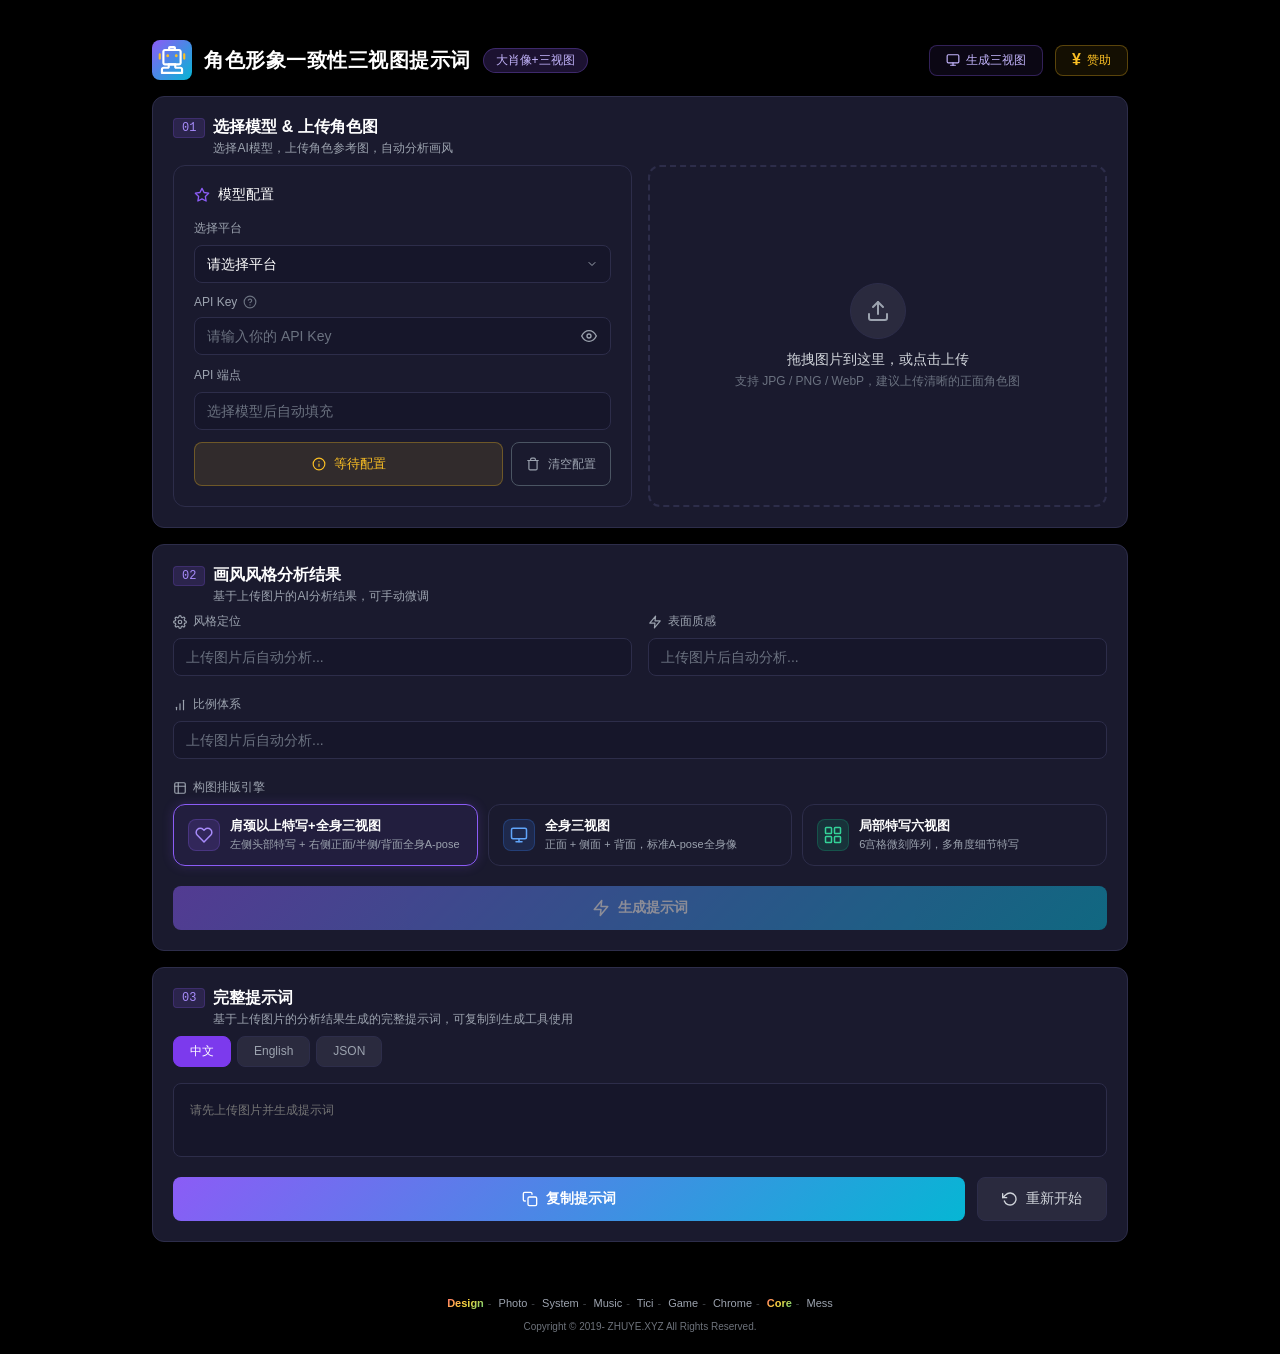
==== commit 9072a002: "Add files via upload" ====
--- a/index.html
+++ b/index.html
@@ -2,8 +2,8 @@
 <html lang="zh-CN">
 <head>
 <meta charset="UTF-8">
-<meta name="viewport" content="width=device-width, initial-scale=1.0">
-<title>角色形象&场景图像生成</title>
+<meta name="viewport" content="width=device-width,initial-scale=1.0">
+<title>角色形象一致性三视图提示词</title>
 <link rel="icon" href="favicon.ico" type="image/x-icon">
 <link rel="stylesheet" href="style.css">
 </head>
@@ -11,266 +11,402 @@
 
 <div class="container">
 
-  <!-- ======== Header ======== -->
-  <header class="header fade-in">
-    <div class="h-icon">
-      <svg viewBox="0 0 1024 1024" width="28" height="28" xmlns="http://www.w3.org/2000/svg">
-        <path d="M616.96 183.808h-209.92c-21.504 0-39.424-17.408-39.424-39.424V68.096C367.616 30.72 397.824 0 434.688 0h154.624c36.864 0 67.072 30.72 67.072 68.096v76.288c0 22.016-17.408 39.424-39.424 39.424zM446.464 104.96h131.072v-26.112H446.464v26.112z" fill="#fff"></path>
-        <path d="M879.616 1024H144.384c-21.504 0-39.424-17.408-39.424-39.424v-133.12c0-53.248 44.544-96.256 99.328-96.256H353.28v-85.504c0-21.504 17.408-39.424 39.424-39.424h238.592c21.504 0 39.424 17.408 39.424 39.424v85.504h148.48c54.784 0 99.328 43.008 99.328 96.256v133.12c0.512 22.016-17.408 39.424-38.912 39.424zM183.808 945.152h656.384v-93.696c0-9.728-9.216-17.408-20.992-17.408h-158.208c-38.4 0-69.632-30.208-69.632-68.096v-57.344H432.128v57.344c0 37.376-31.232 68.096-69.632 68.096H204.8c-11.264 0-20.992 7.68-20.992 17.408v93.696z" fill="#fff"></path>
-        <path d="M770.56 709.12H253.952c-53.248 0-96.256-45.056-96.256-99.84V205.312c0-55.296 43.008-99.84 96.256-99.84h516.608c53.248 0 96.256 45.056 96.256 99.84V609.28c-0.512 54.784-43.52 99.84-96.256 99.84zM253.952 183.808c-9.216 0-17.408 9.728-17.408 21.504V609.28c0 11.776 8.192 21.504 17.408 21.504h516.608c9.216 0 17.408-9.728 17.408-21.504V205.312c0-11.776-8.192-21.504-17.408-21.504H253.952z" fill="#fff"></path>
-        <path d="M65.536 498.688c-21.504 0-39.424-17.408-39.424-39.424V302.08c0-21.504 17.408-39.424 39.424-39.424s39.424 17.408 39.424 39.424v157.696c0 21.504-17.408 38.912-39.424 38.912zM958.464 498.688c-21.504 0-39.424-17.408-39.424-39.424V302.08c0-21.504 17.408-39.424 39.424-39.424s39.424 17.408 39.424 39.424v157.696c0 21.504-17.92 38.912-39.424 38.912z" fill="#fbbf24"></path>
-        <path d="M407.04 354.304c0 29.184-23.552 52.736-52.736 52.736-29.184 0-52.736-23.552-52.736-52.736C302.08 325.632 325.632 302.08 354.304 302.08c29.184 0 52.736 23.552 52.736 52.224M721.92 354.304c0 29.184-23.552 52.736-52.736 52.736-29.184 0-52.736-23.552-52.736-52.736 0-29.184 23.552-52.736 52.736-52.736 29.184 0.512 52.736 24.064 52.736 52.736" fill="#fbbf24"></path>
+<!-- ======== Header ======== -->
+<header class="header fade-in">
+  <div class="h-icon">
+    <svg viewBox="0 0 1024 1024" width="28" height="28" xmlns="http://www.w3.org/2000/svg">
+      <path d="M616.96 183.808h-209.92c-21.504 0-39.424-17.408-39.424-39.424V68.096C367.616 30.72 397.824 0 434.688 0h154.624c36.864 0 67.072 30.72 67.072 68.096v76.288c0 22.016-17.408 39.424-39.424 39.424zM446.464 104.96h131.072v-26.112H446.464v26.112z" fill="#fff"/>
+      <path d="M879.616 1024H144.384c-21.504 0-39.424-17.408-39.424-39.424v-133.12c0-53.248 44.544-96.256 99.328-96.256H353.28v-85.504c0-21.504 17.408-39.424 39.424-39.424h238.592c21.504 0 39.424 17.408 39.424 39.424v85.504h148.48c54.784 0 99.328 43.008 99.328 96.256v133.12c0.512 22.016-17.408 39.424-38.912 39.424zM183.808 945.152h656.384v-93.696c0-9.728-9.216-17.408-20.992-17.408h-158.208c-38.4 0-69.632-30.208-69.632-68.096v-57.344H432.128v57.344c0 37.376-31.232 68.096-69.632 68.096H204.8c-11.264 0-20.992 7.68-20.992 17.408v93.696z" fill="#fff"/>
+      <path d="M770.56 709.12H253.952c-53.248 0-96.256-45.056-96.256-99.84V205.312c0-55.296 43.008-99.84 96.256-99.84h516.608c53.248 0 96.256 45.056 96.256 99.84V609.28c-0.512 54.784-43.52 99.84-96.256 99.84zM253.952 183.808c-9.216 0-17.408 9.728-17.408 21.504V609.28c0 11.776 8.192 21.504 17.408 21.504h516.608c9.216 0 17.408-9.728 17.408-21.504V205.312c0-11.776-8.192-21.504-17.408-21.504H253.952z" fill="#fff"/>
+      <path d="M65.536 498.688c-21.504 0-39.424-17.408-39.424-39.424V302.08c0-21.504 17.408-39.424 39.424-39.424s39.424 17.408 39.424 39.424v157.696c0 21.504-17.408 38.912-39.424 38.912zM958.464 498.688c-21.504 0-39.424-17.408-39.424-39.424V302.08c0-21.504 17.408-39.424 39.424-39.424s39.424 17.408 39.424 39.424v157.696c0 21.504-17.92 38.912-39.424 38.912z" fill="#fbbf24"/>
+      <path d="M407.04 354.304c0 29.184-23.552 52.736-52.736 52.736-29.184 0-52.736-23.552-52.736-52.736C302.08 325.632 325.632 302.08 354.304 302.08c29.184 0 52.736 23.552 52.736 52.224M721.92 354.304c0 29.184-23.552 52.736-52.736 52.736-29.184 0-52.736-23.552-52.736-52.736 0-29.184 23.552-52.736 52.736-52.736 29.184 0.512 52.736 24.064 52.736 52.736" fill="#fbbf24"/>
+    </svg>
+  </div>
+  <h1 class="h-title">角色形象一致性三视图提示词</h1>
+  <span class="h-badge">大肖像+三视图</span>
+  <a href="/image/" target="_blank" title="用免费额度根据本页提示词生成三视图" class="gen-btn">
+    <svg width="14" height="14" viewBox="0 0 24 24" fill="none" stroke="currentColor" stroke-width="2" stroke-linecap="round" stroke-linejoin="round"><rect x="2" y="3" width="20" height="14" rx="2" ry="2"/><line x1="8" y1="21" x2="16" y2="21"/><line x1="12" y1="17" x2="12" y2="21"/></svg>
+    生成三视图
+  </a>
+  <button class="sponsor-btn" onclick="showSponsor()">
+    <span style="font-size:16px;font-weight:700;line-height:1">¥</span>
+    赞助
+  </button>
+</header>
+
+<!-- ======== Step 01 ======== -->
+<section class="card fade-in d1">
+  <div class="card-hdr">
+    <span class="card-step">01</span>
+    <h2 class="card-title">选择模型 &amp; 上传角色图</h2>
+    <p class="card-sub">选择AI模型，上传角色参考图，自动分析画风</p>
+  </div>
+
+  <div class="grid-2">
+    <!-- Model Config -->
+    <div class="card" style="margin-top:0;padding:20px">
+      <div class="flex ac gap-2 mb4">
+        <svg width="16" height="16" viewBox="0 0 24 24" fill="none" stroke="#8b5cf6" stroke-width="2" stroke-linecap="round" stroke-linejoin="round">
+          <polygon points="12 2 15.09 8.26 22 9.27 17 14.14 18.18 21.02 12 17.77 5.82 21.02 7 14.14 2 9.27 8.91 8.26 12 2"/>
+        </svg>
+        <span class="txm cw" style="font-weight:500">模型配置</span>
+      </div>
+
+      <div class="mb3">
+        <label class="f-label">选择平台</label>
+        <select class="sel" id="pselect" onchange="onPlatformChange()">
+          <option value="" disabled selected>请选择平台</option>
+          <option value="阿里百炼">阿里云百炼平台</option>
+          <option value="自定义">自定义平台</option>
+        </select>
+      </div>
+      <div class="mb3" id="model-select-group" style="display:none">
+        <label class="f-label" id="model-label">选择模型</label>
+        <select class="sel" id="modelselect" onchange="onModelChange()">
+          <option value="" disabled selected>请先选择平台</option>
+        </select>
+        <input type="text" class="inp" id="custommodel" placeholder="输入模型ID，如 GLM-4.7" style="display:none;margin-top:8px" oninput="onCustomModelInput()">
+        <div id="modelinfo" style="margin-top:6px;font-size:11px;line-height:1.6;display:none">
+          <span style="color:#34d399">🎁 免费额度：<span id="mfree" style="color:#d1d5db">-</span></span>
+          <br><span style="color:#fbbf24">💰 价格：<span id="mprice" style="color:#d1d5db">-</span></span>
+        </div>
+      </div>
+
+      <div class="mb3">
+        <label class="f-label">API Key
+          <button onclick="showApiHelp()" type="button" style="background:none;border:none;color:#6b7280;cursor:pointer;padding:0;display:inline-flex;vertical-align:middle" title="各平台获取 API Key 方式">
+            <svg width="14" height="14" viewBox="0 0 24 24" fill="none" stroke="currentColor" stroke-width="2" stroke-linecap="round" stroke-linejoin="round"><circle cx="12" cy="12" r="10"/><path d="M9.09 9a3 3 0 0 1 5.83 1c0 2-3 3-3 3"/><line x1="12" y1="17" x2="12.01" y2="17"/></svg>
+          </button>
+        </label>
+        <div class="inp-wrap">
+          <input type="password" class="inp" id="apikey" placeholder="请输入你的 API Key" oninput="onKeyChange()">
+          <button class="tgl" onclick="toggleKey()" type="button">
+            <svg width="16" height="16" viewBox="0 0 24 24" fill="none" stroke="currentColor" stroke-width="2" stroke-linecap="round" stroke-linejoin="round" id="keyeye">
+              <path d="M1 12s4-8 11-8 11 8 11 8-4 8-11 8-11-8-11-8z"/><circle cx="12" cy="12" r="3"/>
+            </svg>
+          </button>
+        </div>
+      </div>
+
+      <div class="mb3">
+        <label class="f-label">API 端点</label>
+        <input type="text" class="inp" id="apiendpoint" placeholder="选择模型后自动填充" readonly>
+      </div>
+
+      <!-- 合并状态按钮 -->
+      <div style="display:flex;gap:8px;align-items:stretch">
+        <div class="s-btn wait" id="connbtn" onclick="onConnBtnClick()" style="flex:1">
+          <svg width="14" height="14" viewBox="0 0 24 24" fill="none" stroke="currentColor" stroke-width="2" stroke-linecap="round" stroke-linejoin="round"><circle cx="12" cy="12" r="10"/><line x1="12" y1="16" x2="12" y2="12"/><line x1="12" y1="8" x2="12.01" y2="8"/></svg> 等待配置
+        </div>
+        <div class="s-btn clear" id="clearbtn" onclick="clearApiConfig()" title="清空 API Key 与端点配置">
+          <svg width="14" height="14" viewBox="0 0 24 24" fill="none" stroke="currentColor" stroke-width="2" stroke-linecap="round" stroke-linejoin="round"><polyline points="3 6 5 6 21 6"/><path d="M19 6v14a2 2 0 0 1-2 2H7a2 2 0 0 1-2-2V6m3 0V4a2 2 0 0 1 2-2h4a2 2 0 0 1 2 2v2"/></svg> 清空配置
+        </div>
+      </div>
+    </div>
+
+    <!-- Upload -->
+    <div class="upload-wrap" style="display:flex;flex-direction:column;gap:12px">
+      <div class="upload" id="upload">
+        <input type="file" id="finp" accept=".jpg,.jpeg,.png,.webp" style="display:none">
+        <div id="uempty" style="width:100%;display:flex;flex-direction:column;align-items:center">
+          <div class="u-icon" style="margin:0 auto 12px">
+            <svg viewBox="0 0 24 24" fill="none" stroke="currentColor" stroke-width="2" stroke-linecap="round" stroke-linejoin="round">
+              <path d="M21 15v4a2 2 0 0 1-2 2H5a2 2 0 0 1-2-2v-4"/><polyline points="17 8 12 3 7 8"/><line x1="12" y1="3" x2="12" y2="15"/>
+            </svg>
+          </div>
+          <p class="u-text">拖拽图片到这里，或点击上传</p>
+          <p class="u-hint">支持 JPG / PNG / WebP，建议上传清晰的正面角色图</p>
+        </div>
+        <div class="u-prev" id="uprev" onclick="reUpload()">
+          <img id="previmg" alt="预览">
+          <span class="nm" id="fname"></span>
+          <span class="sz" id="fsize"></span>
+        </div>
+      </div>
+      <span id="analysismsg" style="font-size:12px;color:#f87171;display:none"></span>
+    </div>
+  </div>
+</section>
+
+<!-- ======== Step 02 ======== -->
+<section class="card fade-in d2">
+  <div class="card-hdr">
+    <span class="card-step">02</span>
+    <h2 class="card-title">画风风格分析结果</h2>
+    <p class="card-sub">基于上传图片的AI分析结果，可手动微调</p>
+  </div>
+
+  <div class="sy5">
+    <div class="grid-2s">
+      <div>
+        <label class="f-label">
+          <svg viewBox="0 0 24 24" fill="none" stroke="currentColor" stroke-width="2" stroke-linecap="round" stroke-linejoin="round">
+            <circle cx="12" cy="12" r="3"/><path d="M19.4 15a1.65 1.65 0 0 0 .33 1.82l.06.06a2 2 0 0 1-2.83 2.83l-.06-.06a1.65 1.65 0 0 0-1.82-.33 1.65 1.65 0 0 0-1 1.51V21a2 2 0 0 1-4 0v-.09A1.65 1.65 0 0 0 9 19.4a1.65 1.65 0 0 0-1.82.33l-.06.06a2 2 0 0 1-2.83-2.83l.06-.06A1.65 1.65 0 0 0 4.68 15a1.65 1.65 0 0 0-1.51-1H3a2 2 0 0 1 0-4h.09A1.65 1.65 0 0 0 4.6 9a1.65 1.65 0 0 0-.33-1.82l-.06-.06a2 2 0 0 1 2.83-2.83l.06.06A1.65 1.65 0 0 0 9 4.68a1.65 1.65 0 0 0 1-1.51V3a2 2 0 0 1 4 0v.09a1.65 1.65 0 0 0 1 1.51 1.65 1.65 0 0 0 1.82-.33l.06-.06a2 2 0 0 1 2.83 2.83l-.06.06A1.65 1.65 0 0 0 19.4 9a1.65 1.65 0 0 0 1.51 1H21a2 2 0 0 1 0 4h-.09a1.65 1.65 0 0 0-1.51 1z"/>
+          </svg>
+          风格定位
+        </label>
+        <input type="text" class="inp" id="style" placeholder="上传图片后自动分析..." readonly>
+      </div>
+      <div>
+        <label class="f-label">
+          <svg viewBox="0 0 24 24" fill="none" stroke="currentColor" stroke-width="2" stroke-linecap="round" stroke-linejoin="round">
+            <path d="M13 2L3 14h9l-1 8 10-12h-9l1-8z"/>
+          </svg>
+          表面质感
+        </label>
+        <input type="text" class="inp" id="texture" placeholder="上传图片后自动分析..." readonly>
+      </div>
+    </div>
+
+    <div>
+      <label class="f-label">
+        <svg viewBox="0 0 24 24" fill="none" stroke="currentColor" stroke-width="2" stroke-linecap="round" stroke-linejoin="round">
+          <line x1="12" y1="20" x2="12" y2="10"/><line x1="18" y1="20" x2="18" y2="4"/><line x1="6" y1="20" x2="6" y2="16"/>
+        </svg>
+        比例体系
+      </label>
+      <input type="text" class="inp" id="proportion" placeholder="上传图片后自动分析..." readonly>
+    </div>
+
+    <div>
+      <div class="f-label mb3" style="margin-bottom:8px">
+        <svg width="14" height="14" viewBox="0 0 24 24" fill="none" stroke="currentColor" stroke-width="2" stroke-linecap="round" stroke-linejoin="round">
+          <rect x="3" y="3" width="18" height="18" rx="2" ry="2"/><line x1="3" y1="9" x2="21" y2="9"/><line x1="9" y1="3" x2="9" y2="21"/>
+        </svg>
+        <span>构图排版引擎</span>
+      </div>
+
+      <div class="og-ref">
+        <div class="oc-ref sel" data-l="closeup" onclick="selLayout('closeup')">
+          <div class="oc-ref-icon pu">
+            <svg width="18" height="18" viewBox="0 0 24 24" fill="none" stroke="currentColor" stroke-width="2" stroke-linecap="round" stroke-linejoin="round"><path d="M20.84 4.61a5.5 5.5 0 0 0-7.78 0L12 5.67l-1.06-1.06a5.5 5.5 0 0 0-7.78 7.78l1.06 1.06L12 21.23l7.78-7.78 1.06-1.06a5.5 5.5 0 0 0 0-7.78z"/></svg>
+          </div>
+          <div class="oc-ref-body">
+            <span class="oc-ref-title">肩颈以上特写+全身三视图</span>
+            <span class="oc-ref-desc">左侧头部特写 + 右侧正面/半侧/背面全身A-pose</span>
+          </div>
+        </div>
+        <div class="oc-ref" data-l="apose" onclick="selLayout('apose')">
+          <div class="oc-ref-icon bl">
+            <svg width="18" height="18" viewBox="0 0 24 24" fill="none" stroke="currentColor" stroke-width="2" stroke-linecap="round" stroke-linejoin="round"><rect x="2" y="3" width="20" height="14" rx="2" ry="2"/><line x1="8" y1="21" x2="16" y2="21"/><line x1="12" y1="17" x2="12" y2="21"/></svg>
+          </div>
+          <div class="oc-ref-body">
+            <span class="oc-ref-title">全身三视图</span>
+            <span class="oc-ref-desc">正面 + 侧面 + 背面，标准A-pose全身像</span>
+          </div>
+        </div>
+        <div class="oc-ref" data-l="patch" onclick="selLayout('patch')">
+          <div class="oc-ref-icon gr">
+            <svg width="18" height="18" viewBox="0 0 24 24" fill="none" stroke="currentColor" stroke-width="2" stroke-linecap="round" stroke-linejoin="round"><rect x="2" y="2" width="8" height="8" rx="1"/><rect x="14" y="2" width="8" height="8" rx="1"/><rect x="2" y="14" width="8" height="8" rx="1"/><rect x="14" y="14" width="8" height="8" rx="1"/></svg>
+          </div>
+          <div class="oc-ref-body">
+            <span class="oc-ref-title">局部特写六视图</span>
+            <span class="oc-ref-desc">6宫格微刻阵列，多角度细节特写</span>
+          </div>
+        </div>
+      </div>
+    </div>
+
+    <button class="b-grad" id="genbtn" onclick="genPrompt()" disabled>
+      <svg width="18" height="18" viewBox="0 0 24 24" fill="none" stroke="currentColor" stroke-width="2" stroke-linecap="round" stroke-linejoin="round">
+        <polygon points="13 2 3 14 12 14 11 22 21 10 12 10 13 2"/>
       </svg>
-    </div>
-    <h1 class="h-title">角色形象&场景图像生成</h1>
-    <span class="h-badge">AI 生图</span>
-    <div style="margin-left:auto;display:flex;gap:8px">
-      <button class="sponsor-btn" onclick="showSponsor()">
-        <span style="font-size:16px;font-weight:700;line-height:1">¥</span>
-        赞助
+      生成提示词
+    </button>
+  </div>
+</section>
+
+<!-- ======== Step 03 ======== -->
+<section class="card fade-in d3">
+  <div class="card-hdr">
+    <span class="card-step">03</span>
+    <h2 class="card-title">完整提示词</h2>
+    <p class="card-sub">基于上传图片的分析结果生成的完整提示词，可复制到生成工具使用</p>
+  </div>
+
+  <div class="p-tabs" id="ltabs">
+    <button class="b-tab on" data-l="zh" onclick="swLang('zh')">中文</button>
+    <button class="b-tab" data-l="en" onclick="swLang('en')">English</button>
+    <button class="b-tab" data-l="json" onclick="swLang('json')">JSON</button>
+  </div>
+
+  <textarea class="p-area" id="ptext" readonly placeholder="请先上传图片并生成提示词"></textarea>
+
+  <div class="p-acts">
+    <button class="b-grad" id="cpybtn" onclick="copyPrompt()">
+      <svg width="16" height="16" viewBox="0 0 24 24" fill="none" stroke="currentColor" stroke-width="2" stroke-linecap="round" stroke-linejoin="round">
+        <rect x="9" y="9" width="13" height="13" rx="2" ry="2"/><path d="M5 15H4a2 2 0 0 1-2-2V4a2 2 0 0 1 2-2h9a2 2 0 0 1 2 2v1"/>
+      </svg>
+      <span id="cpytext">复制提示词</span>
+    </button>
+    <button class="b-sec" onclick="resetAll()">
+      <svg width="16" height="16" viewBox="0 0 24 24" fill="none" stroke="currentColor" stroke-width="2" stroke-linecap="round" stroke-linejoin="round">
+        <polyline points="1 4 1 10 7 10"/><path d="M3.51 15a9 9 0 1 0 2.13-9.36L1 10"/>
+      </svg>
+      重新开始
+    </button>
+  </div>
+</section>
+
+<!-- ======== API 帮助弹窗 ======== -->
+<div id="api-help-overlay" onclick="closeApiHelp(event)" style="display:none;position:fixed;top:0;left:0;width:100%;height:100%;background:rgba(0,0,0,.7);z-index:1000;justify-content:center;align-items:center" class="flex ac jc">
+  <div onclick="event.stopPropagation()" style="background:#1a1a2e;border:1px solid #2d2d4a;border-radius:12px;padding:24px;max-width:600px;width:92%;max-height:85vh;overflow-y:auto">
+    <div class="flex ac" style="justify-content:space-between;margin-bottom:16px">
+      <span style="font-size:16px;font-weight:600">各平台获取 API Key 与端点</span>
+      <button onclick="closeApiHelp()" style="background:none;border:none;color:#9ca3af;cursor:pointer;padding:4px">
+        <svg width="18" height="18" viewBox="0 0 24 24" fill="none" stroke="currentColor" stroke-width="2" stroke-linecap="round" stroke-linejoin="round"><line x1="18" y1="6" x2="6" y2="18"/><line x1="6" y1="6" x2="18" y2="18"/></svg>
       </button>
-      <button class="sponsor-btn" onclick="showApiHelp()" title="各平台获取 API Key 方式" style="padding:6px 12px">
-        <svg width="14" height="14" viewBox="0 0 24 24" fill="none" stroke="currentColor" stroke-width="2" stroke-linecap="round" stroke-linejoin="round"><circle cx="12" cy="12" r="10"></circle><path d="M9.09 9a3 3 0 0 1 5.83 1c0 2-3 3-3 3"></path><line x1="12" y1="17" x2="12.01" y2="17"></line></svg>
-        <span style="font-size:12px">帮助</span>
-      </button>
-      <button class="sponsor-btn" onclick="showSettings()" title="设置" style="padding:6px 12px">
-        <svg width="14" height="14" viewBox="0 0 24 24" fill="none" stroke="currentColor" stroke-width="2" stroke-linecap="round" stroke-linejoin="round"><circle cx="12" cy="12" r="3"></circle><path d="M19.4 15a1.65 1.65 0 0 0 .33 1.82l.06.06a2 2 0 0 1 0 2.83 2 2 0 0 1-2.83 0l-.06-.06a1.65 1.65 0 0 0-1.82-.33 1.65 1.65 0 0 0-1 1.51V21a2 2 0 0 1-2 2 2 2 0 0 1-2-2v-.09A1.65 1.65 0 0 0 9 19.4a1.65 1.65 0 0 0-1.82.33l-.06.06a2 2 0 0 1-2.83 0 2 2 0 0 1 0-2.83l.06-.06a1.65 1.65 0 0 0 .33-1.82 1.65 1.65 0 0 0-1.51-1H3a2 2 0 0 1-2-2 2 2 0 0 1 2-2h.09A1.65 1.65 0 0 0 4.6 9a1.65 1.65 0 0 0-.33-1.82l-.06-.06a2 2 0 0 1 0-2.83 2 2 0 0 1 2.83 0l.06.06a1.65 1.65 0 0 0 1.82.33H9a1.65 1.65 0 0 0 1-1.51V3a2 2 0 0 1 2-2 2 2 0 0 1 2 2v.09a1.65 1.65 0 0 0 1 1.51 1.65 1.65 0 0 0 1.82-.33l.06-.06a2 2 0 0 1 2.83 0 2 2 0 0 1 0 2.83l-.06.06a1.65 1.65 0 0 0-.33 1.82V9a1.65 1.65 0 0 0 1.51 1H21a2 2 0 0 1 2 2 2 2 0 0 1-2 2h-.09a1.65 1.65 0 0 0-1.51 1z"></path></svg>
-        <span style="font-size:12px">设置</span>
-      </button>
-    </div>
-  </header>
-
-  <!-- ======== Step 01 ======== -->
-  <section class="card fade-in d1">
-    <div class="card-hdr">
-      <span class="card-step">01</span>
-      <h2 class="card-title">选择模型 &amp; 上传参考图</h2>
-    </div>
-    <p class="card-sub">选择AI图像生成模型，上传角色参考图并输入提示词</p>
-
-    <!-- 模型配置标题（单独一行） -->
-    <div class="flex ac gap-2 mb4" style="margin-top:20px">
-      <svg width="16" height="16" viewBox="0 0 24 24" fill="none" stroke="#8b5cf6" stroke-width="2" stroke-linecap="round" stroke-linejoin="round">
-        <polygon points="12 2 15.09 8.26 22 9.27 17 14.14 18.18 21.02 12 17.77 5.82 21.02 7 14.14 2 9.27 8.91 8.26 12 2"></polygon>
-      </svg>
-      <span class="txm cw" style="font-weight:500;font-size:15px">模型配置</span>
-    </div>
-
-    <div class="card" style="margin-top:12px;padding:16px 20px">
-      <!-- 平台提示 -->
-      <div id="platform-tip" style="display:none;font-size:11px;line-height:1.5;margin-bottom:10px;padding:8px 12px;border-radius:6px;border:1px solid rgba(251,191,36,.25);background:rgba(251,191,36,.06);color:#fde68a">
-        <strong>效果提示：</strong><span id="tip-text">多视图/布局类图片对模型能力要求较高。推荐使用 <strong>CogView-4</strong>（布局理解最强）、<strong>FLUX.1-pro</strong>（画质最优）、<strong>通义万相-增强版</strong>（角色一致性佳）。其它模型生成效果因模型能力而异，建议多尝试不同模型。</span>
-        <div id="modelinfo" style="display:none;margin-top:6px;padding-top:6px;border-top:1px solid rgba(255,255,255,.08);color:#9ca3af;font-size:10px">
-          <span style="color:#34d399">免费额度：<span id="mfree" style="color:#d1d5db">-</span></span>
-          <span style="color:#6b7280;margin:0 6px">|</span>
-          <span style="color:#fbbf24">价格：<span id="mprice" style="color:#d1d5db">-</span></span>
-        </div>
-      </div>
-
-      <!-- Row 1: 选择平台 + 选择模型 -->
-      <div style="display:flex;gap:10px;margin-bottom:10px">
-        <div style="flex:1">
-          <label class="f-label" style="font-size:11px;margin-bottom:3px">选择平台</label>
-          <select class="sel" id="pselect" onchange="onPlatformChange()" style="padding:7px 10px;font-size:12px">
-            <option value="" disabled selected>请选择平台</option>
-            <option value="阿里百炼">阿里云百炼</option>
-            <option value="自定义">自定义</option>
-          </select>
-        </div>
-        <div style="flex:1" id="model-select-group">
-          <label class="f-label" style="font-size:11px;margin-bottom:3px" id="model-label">选择模型 <span id="model-cap" style="font-size:9px;color:#6b7280;margin-left:4px"></span></label>
-          <select class="sel" id="modelselect" onchange="onModelChange()" disabled style="padding:7px 10px;font-size:12px">
-            <option value="" disabled selected>请先选择平台</option>
-          </select>
-          <input type="text" class="inp" id="modelinput" placeholder="如 GLM-4.2" oninput="onModelInputChange()" style="padding:7px 10px;font-size:12px;display:none">
-        </div>
-      </div>
-
-      <!-- Row 2: API Key + API 端点 -->
-      <div style="display:flex;gap:10px;margin-bottom:10px">
-        <div style="flex:1">
-          <label class="f-label" style="font-size:11px;margin-bottom:3px">API Key
-            <button onclick="showApiHelp()" type="button" style="background:none;border:none;color:#6b7280;cursor:pointer;padding:0;display:inline-flex;vertical-align:middle;margin-left:3px" title="各平台获取 API Key 方式">
-              <svg width="12" height="12" viewBox="0 0 24 24" fill="none" stroke="currentColor" stroke-width="2" stroke-linecap="round" stroke-linejoin="round"><circle cx="12" cy="12" r="10"></circle><path d="M9.09 9a3 3 0 0 1 5.83 1c0 2-3 3-3 3"></path><line x1="12" y1="17" x2="12.01" y2="17"></line></svg>
-            </button>
-          </label>
-          <div class="inp-wrap">
-            <input type="password" class="inp" id="apikey" placeholder="API Key" oninput="onKeyChange()" style="padding:7px 10px;font-size:12px">
-            <button class="tgl" onclick="toggleKey()" type="button">
-              <svg width="14" height="14" viewBox="0 0 24 24" fill="none" stroke="currentColor" stroke-width="2" stroke-linecap="round" stroke-linejoin="round" id="keyeye">
-                <path d="M1 12s4-8 11-8 11 8 11 8-4 8-11 8-11-8-11-8z"></path><circle cx="12" cy="12" r="3"></circle>
-              </svg>
-            </button>
-          </div>
-        </div>
-        <div style="flex:1">
-          <label class="f-label" style="font-size:11px;margin-bottom:3px">API 端点</label>
-          <input type="text" class="inp" id="apiendpoint" placeholder="端点地址" readonly style="padding:7px 10px;font-size:12px">
-        </div>
-      </div>
-
-      <!-- Row 3: 等待配置 + 清除配置 -->
-      <div style="display:flex;gap:10px">
-        <div style="flex:1">
-          <div class="s-btn wait" id="connbtn" onclick="onConnBtnClick()" style="width:100%;padding:8px 10px;font-size:12px;white-space:nowrap;line-height:1.4;text-align:center">
-            <svg width="12" height="12" viewBox="0 0 24 24" fill="none" stroke="currentColor" stroke-width="2" stroke-linecap="round" stroke-linejoin="round"><circle cx="12" cy="12" r="10"></circle><line x1="12" y1="16" x2="12" y2="12"></line><line x1="12" y1="8" x2="12.01" y2="8"></line></svg> 等待配置
-          </div>
-        </div>
-        <div style="flex:1">
-          <div class="s-btn clear" id="clearbtn" onclick="clearApiConfig()" title="清除配置" style="width:100%;padding:8px 10px;font-size:12px;line-height:1.4;text-align:center">
-            <svg width="14" height="14" viewBox="0 0 24 24" fill="none" stroke="currentColor" stroke-width="2" stroke-linecap="round" stroke-linejoin="round"><polyline points="3 6 5 6 21 6"></polyline><path d="M19 6v14a2 2 0 0 1-2 2H7a2 2 0 0 1-2-2V6m3 0V4a2 2 0 0 1 2-2h4a2 2 0 0 1 2 2v2"></path></svg> 清除配置
-          </div>
-        </div>
-      </div>
-
-
-    </div>
-
-      <!-- Upload + Prompt 左右横排 -->
-      <div class="upload-wrap" style="display:flex;gap:12px;align-items:stretch;margin-top:12px">
-        <div class="upload" id="upload" style="flex:1;min-height:200px">
-          <input type="file" id="finp" accept=".jpg,.jpeg,.png,.webp" multiple style="display:none">
-          <div id="uempty" style="width:100%;display:flex;flex-direction:column;align-items:center">
-            <div class="u-icon" style="margin:0 auto 12px">
-              <svg viewBox="0 0 24 24" fill="none" stroke="currentColor" stroke-width="2" stroke-linecap="round" stroke-linejoin="round">
-                <path d="M21 15v4a2 2 0 0 1-2 2H5a2 2 0 0 1-2-2v-4"></path><polyline points="17 8 12 3 7 8"></polyline><line x1="12" y1="3" x2="12" y2="15"></line>
-              </svg>
-            </div>
-            <p class="u-text" id="upload-text">拖拽参考图到这里，或点击上传</p>
-            <p class="u-hint" id="upload-hint">支持 JPG / PNG / WebP，上传参考图可提高角色一致性</p>
-          </div>
-          <div class="u-prev" id="uprev" style="display:none;flex-wrap:wrap;gap:8px"></div>
-        </div>
-        <div style="flex:1.5;display:flex;flex-direction:column">
-          <textarea class="inp" id="promptInput" placeholder="提示词（直接发送给大模型，无内置模板）" style="flex:1;min-height:200px;resize:vertical;font-family:inherit;padding:12px 14px;font-size:14px;line-height:1.6" oninput="checkGenReady()"></textarea>
-        </div>
-      </div>
-      <span id="errormsg" style="font-size:12px;color:#f87171;display:none;margin-top:8px"></span>
-  </section>
-
-  <!-- ======== Step 02 ======== -->
-  <section class="card fade-in d2">
-    <div class="card-hdr">
-      <span class="card-step">02</span>
-      <h2 class="card-title">图片比例与分辨率</h2>
-    </div>
-    <p class="card-sub">选择图片输出尺寸与分辨率，点击生成图片</p>
-
-      <!-- 尺寸选择 + 生成按钮 左右排列 -->
-      <div style="display:grid;grid-template-columns:1fr auto;gap:16px;align-items:stretch">
-        <div style="padding:14px 16px;background:rgba(139,92,246,.04);border:1px solid rgba(139,92,246,.12);border-radius:8px">
-          <div class="flex ac" style="margin-bottom:8px">
-            <svg width="14" height="14" viewBox="0 0 24 24" fill="none" stroke="#8b5cf6" stroke-width="2" stroke-linecap="round" stroke-linejoin="round" style="margin-right:6px">
-              <rect x="3" y="3" width="18" height="18" rx="2" ry="2"></rect><line x1="3" y1="9" x2="21" y2="9"></line><line x1="9" y1="3" x2="9" y2="21"></line>
-            </svg>
-            <span class="txm cw" style="font-weight:500;font-size:13px">图片比例与分辨率</span>
-          </div>
-          <!-- 比例行 -->
-          <div style="display:flex;flex-wrap:wrap;align-items:center;gap:6px;margin-bottom:8px">
-            <span style="font-size:11px;color:#9ca3af;margin-right:4px">比例</span>
-            <button class="sz-btn" data-ar="1:1" onclick="selAspect(this)">1:1</button>
-            <button class="sz-btn" data-ar="4:3" onclick="selAspect(this)">4:3</button>
-            <button class="sz-btn" data-ar="3:4" onclick="selAspect(this)">3:4</button>
-            <button class="sz-btn on" data-ar="16:9" onclick="selAspect(this)">16:9</button>
-            <button class="sz-btn" data-ar="9:16" onclick="selAspect(this)">9:16</button>
-            <button class="sz-btn" data-ar="21:9" onclick="selAspect(this)">21:9</button>
-            <button class="sz-btn" data-ar="custom" onclick="selAspect(this)">自定义</button>
-            <span id="ar-custom" style="display:none">
-              <input type="number" class="inp" id="ar-w" placeholder="宽" min="256" max="8192" style="width:60px;padding:4px 6px;font-size:11px" oninput="onCustomAr()">
-              <span style="color:#9ca3af;font-size:11px;margin:0 2px">x</span>
-              <input type="number" class="inp" id="ar-h" placeholder="高" min="256" max="8192" style="width:60px;padding:4px 6px;font-size:11px" oninput="onCustomAr()">
-              <span style="color:#6b7280;font-size:10px">px</span>
-            </span>
-          </div>
-          <!-- 分辨率行 -->
-          <div style="display:flex;flex-wrap:wrap;align-items:center;gap:6px;margin-bottom:8px">
-            <span style="font-size:11px;color:#9ca3af;margin-right:4px">分辨率</span>
-            <button class="k-btn on" data-k="1" onclick="selK(this)">1K</button>
-            <button class="k-btn" data-k="2" onclick="selK(this)">2K</button>
-            <button class="k-btn" data-k="4" onclick="selK(this)">4K</button>
-            <button class="k-btn" data-k="custom" onclick="selK(this)">自定义</button>
-            <span id="k-custom" style="display:none">
-              <input type="number" class="inp" id="k-input" placeholder="倍数" min="1" max="16" style="width:60px;padding:4px 6px;font-size:11px" oninput="onCustomK()">
-              <span style="color:#6b7280;font-size:10px">x</span>
-            </span>
-          </div>
-          <!-- 输出张数行 -->
-          <div style="display:flex;flex-wrap:wrap;align-items:center;gap:6px">
-            <span style="font-size:11px;color:#9ca3af;margin-right:4px">输出张数</span>
-            <button class="n-btn on" data-n="1" onclick="selN(this)">1</button>
-            <button class="n-btn" data-n="2" onclick="selN(this)">2</button>
-            <button class="n-btn" data-n="3" onclick="selN(this)">3</button>
-            <button class="n-btn" data-n="4" onclick="selN(this)">4</button>
-            <button class="n-btn" data-n="custom" onclick="selN(this)">自定义</button>
-            <span id="n-custom" style="display:none">
-              <input type="number" class="inp" id="n-input" placeholder="张数" min="1" max="10" style="width:60px;padding:4px 6px;font-size:11px" oninput="onCustomN()">
-              <span style="color:#6b7280;font-size:10px">张</span>
-            </span>
-          </div>
-          <div id="sz-info" style="font-size:12px;color:#d1d5db;margin-top:10px;padding:8px 10px;border-radius:6px;background:rgba(139,92,246,.08);border:1px solid rgba(139,92,246,.15)">
-            <svg width="12" height="12" viewBox="0 0 24 24" fill="none" stroke="#8b5cf6" stroke-width="2" stroke-linecap="round" stroke-linejoin="round" style="vertical-align:middle;margin-right:4px"><circle cx="12" cy="12" r="10"></circle><line x1="12" y1="16" x2="12" y2="12"></line><line x1="12" y1="8" x2="12.01" y2="8"></line></svg>
-            <span style="color:#9ca3af">当前配置：</span><span id="sz-display" style="color:#c4b5fd;font-weight:500">16:9 + 1K = 1024x576</span>
-            <span style="color:#6b7280;margin:0 6px">|</span>
-            <span style="color:#9ca3af">输出</span> <span id="n-display" style="color:#fbbf24;font-weight:500">1</span> <span style="color:#9ca3af">张</span>
-          </div>
-        </div>
-        <button class="b-grad" id="genbtn" onclick="genImage()" disabled style="aspect-ratio:1;height:100%;padding:8px;font-size:13px;border-radius:10px;min-height:0;flex-direction:column;gap:4px;line-height:1.2;white-space:nowrap">
-            <svg width="20" height="20" viewBox="0 0 24 24" fill="none" stroke="currentColor" stroke-width="2" stroke-linecap="round" stroke-linejoin="round">
-              <polygon points="13 2 3 14 12 14 11 22 21 10 12 10 13 2"></polygon>
-            </svg>
-            <span>生成图片</span>
-          </button>
-      </div>
-  </section>
-
-  <!-- ======== Step 03 ======== -->
-  <section class="card fade-in d3">
-    <div class="card-hdr">
-      <span class="card-step">03</span>
-      <h2 class="card-title">生成结果</h2>
-    </div>
-    <p class="card-sub">AI 生成的图片，可点击下载</p>
-
-    <div id="result-empty" style="text-align:center;padding:40px 20px;color:#6b7280">
-      <svg width="48" height="48" viewBox="0 0 24 24" fill="none" stroke="currentColor" stroke-width="1.5" stroke-linecap="round" stroke-linejoin="round" style="margin-bottom:12px">
-        <rect x="3" y="3" width="18" height="18" rx="2" ry="2"></rect><circle cx="8.5" cy="8.5" r="1.5"></circle><polyline points="21 15 16 10 5 21"></polyline>
-      </svg>
-      <p>配置好模型并点击"生成图片"后，结果将显示在这里</p>
-    </div>
-
-    <div id="result-loading" style="display:none;text-align:center;padding:40px 20px">
-      <svg class="spin" width="36" height="36" viewBox="0 0 24 24" fill="none" stroke="#8b5cf6" stroke-width="2" stroke-linecap="round" stroke-linejoin="round">
-        <line x1="12" y1="2" x2="12" y2="6"></line><line x1="12" y1="18" x2="12" y2="22"></line><line x1="4.93" y1="4.93" x2="7.76" y2="7.76"></line><line x1="16.24" y1="16.24" x2="19.07" y2="19.07"></line><line x1="2" y1="12" x2="6" y2="12"></line><line x1="18" y1="12" x2="22" y2="12"></line><line x1="4.93" y1="19.07" x2="7.76" y2="16.24"></line><line x1="16.24" y1="7.76" x2="19.07" y2="4.93"></line>
-      </svg>
-      <p style="margin-top:12px;color:#9ca3af;font-size:14px" id="loading-text">AI 正在生成图片，请稍候...</p>
-    </div>
-
-    <div id="result-content" style="display:none">
-      <div id="result-list" style="display:flex;flex-direction:column;gap:12px"></div>
-      <div style="margin-top:12px;display:flex;flex-direction:row;gap:8px">
-        <button class="b-grad" onclick="resetResult()" style="flex:1">
-          <svg width="16" height="16" viewBox="0 0 24 24" fill="none" stroke="currentColor" stroke-width="2" stroke-linecap="round" stroke-linejoin="round"><polyline points="1 4 1 10 7 10"></polyline><path d="M3.51 15a9 9 0 1 0 2.13-9.36L1 10"></path></svg>
-          重新生成
-        </button>
-      </div>
-      <div style="margin-top:8px;font-size:11px;color:#6b7280;text-align:center">
-        生成耗时：<span id="gen-time">-</span>
-      </div>
-    </div>
-  </section>
-
-  <!-- ======== API 帮助弹窗 ======== -->
-  <div id="api-help-overlay" onclick="closeApiHelp(event)" style="display:none;position:fixed;top:0;left:0;width:100%;height:100%;background:rgba(0,0,0,.7);z-index:1000;justify-content:center;align-items:center" class="flex ac jc">
-    <div onclick="event.stopPropagation()" style="background:#1a1a2e;border:1px solid #2d2d4a;border-radius:12px;padding:24px;max-width:640px;width:92%;max-height:85vh;overflow-y:auto">
-      <div class="flex ac" style="justify-content:space-between;margin-bottom:16px">
-        <span style="font-size:16px;font-weight:600">各平台获取 API Key 与端点</span>
-        <button onclick="closeApiHelp()" style="background:none;border:none;color:#9ca3af;cursor:pointer;padding:4px">
-          <svg width="18" height="18" viewBox="0 0 24 24" fill="none" stroke="currentColor" stroke-width="2" stroke-linecap="round" stroke-linejoin="round"><line x1="18" y1="6" x2="6" y2="18"></line><line x1="6" y1="6" x2="18" y2="18"></line></svg>
-        </button>
-      </div>
-      <div style="font-size:13px;line-height:1.7" id="api-help-content"></div>
-    </div>
-  </div>
+    </div>
+    <div style="font-size:13px;line-height:1.7">
+
+      <!-- 阿里百炼 -->
+      <div class="api-acc">
+        <div class="api-acc-h on" onclick="toggleApiAcc(this)">
+          <span style="color:#c4b5fd;font-weight:600;font-size:14px">阿里云百炼平台</span>
+          <svg class="arr" width="14" height="14" viewBox="0 0 24 24" fill="none" stroke="currentColor" stroke-width="2" stroke-linecap="round" stroke-linejoin="round"><polyline points="6 9 12 15 18 9"/></svg>
+        </div>
+        <div class="api-acc-bd on">
+          <div>① 点击注册 <a href="https://www.aliyun.com/minisite/goods?userCode=j6muymoj" target="_blank" rel="noopener noreferrer">阿里云百炼平台</a> 账号，新用户领取专属优惠；</div>
+          <div>② 完成实名认证后，打开 <a href="https://bailian.console.aliyun.com/" target="_blank" rel="noopener noreferrer">阿里云百炼控制台</a>，右上角选择「华北2（北京）」地域，阅读并同意服务协议，系统自动开通百炼服务并发放各模型新人免费额度（每个模型100万Token，90天有效）；</div>
+          <div>③ 左侧导航「API Key 管理」→ 点击「创建 API Key」→ 设置权限后确认，弹窗中复制 API Key 并妥善保存（关闭后无法再次查看）；</div>
+          <div>④ 将 API Key 填入上方密钥框，选择模型后即可使用。</div>
+          <div class="ep-box">
+            <span class="lbl">HTTP 请求地址</span>：<span class="val">https://dashscope.aliyuncs.com/compatible-mode/v1</span>
+          </div>
+          <div style="margin-top:8px;font-size:11px;line-height:1.8">
+            <div style="color:#fbbf24;font-weight:600;margin-bottom:4px">📋 支持模型及价格</div>
+            <div style="padding:5px 8px;margin-bottom:4px;background:rgba(139,92,246,.06);border-radius:4px;border:1px solid rgba(139,92,246,.12)">
+              <div style="color:#d1d5db;font-weight:500">Qwen3.8-Max（全能旗舰，1M上下文，2026.07）</div>
+              <div style="color:#34d399;font-size:10px">🎁 免费额度：100万Token（90天有效）</div>
+              <div style="color:#fbbf24;font-size:10px">💰 价格：输入 12元/百万Token，输出 36元/百万Token</div>
+            </div>
+            <div style="padding:5px 8px;margin-bottom:4px;background:rgba(139,92,246,.06);border-radius:4px;border:1px solid rgba(139,92,246,.12)">
+              <div style="color:#d1d5db;font-weight:500">Qwen3.7-Plus（多模态智能体，1M上下文，2026.05）</div>
+              <div style="color:#34d399;font-size:10px">🎁 免费额度：100万Token（90天有效）</div>
+              <div style="color:#fbbf24;font-size:10px">💰 价格：输入 2元/百万Token，输出 8元/百万Token</div>
+            </div>
+            <div style="padding:5px 8px;margin-bottom:4px;background:rgba(139,92,246,.06);border-radius:4px;border:1px solid rgba(139,92,246,.12)">
+              <div style="color:#d1d5db;font-weight:500">Qwen3.7-Flash（轻量高性价比，1M上下文，2026.07）</div>
+              <div style="color:#34d399;font-size:10px">🎁 免费额度：100万Token（90天有效）</div>
+              <div style="color:#fbbf24;font-size:10px">💰 价格：输入 0.2元/百万Token，输出 0.8元/百万Token</div>
+            </div>
+            <div style="padding:5px 8px;margin-bottom:4px;background:rgba(139,92,246,.06);border-radius:4px;border:1px solid rgba(139,92,246,.12)">
+              <div style="color:#d1d5db;font-weight:500">Qwen3.6-Plus（旗舰视觉，1M上下文，2026.04）</div>
+              <div style="color:#34d399;font-size:10px">🎁 免费额度：100万Token（90天有效）</div>
+              <div style="color:#fbbf24;font-size:10px">💰 价格：输入 2元/百万Token，输出 12元/百万Token</div>
+            </div>
+            <div style="padding:5px 8px;margin-bottom:4px;background:rgba(139,92,246,.06);border-radius:4px;border:1px solid rgba(139,92,246,.12)">
+              <div style="color:#d1d5db;font-weight:500">Qwen3.6-Flash（轻量视觉，1M上下文，2026.04）</div>
+              <div style="color:#34d399;font-size:10px">🎁 免费额度：100万Token（90天有效）</div>
+              <div style="color:#fbbf24;font-size:10px">💰 价格：输入 1.2元/百万Token，输出 7.2元/百万Token</div>
+            </div>
+            <div style="padding:5px 8px;margin-bottom:4px;background:rgba(139,92,246,.06);border-radius:4px;border:1px solid rgba(139,92,246,.12)">
+              <div style="color:#d1d5db;font-weight:500">Qwen3.5-Plus（平衡视觉，1M上下文，2026.02）</div>
+              <div style="color:#34d399;font-size:10px">🎁 免费额度：100万Token（90天有效）</div>
+              <div style="color:#fbbf24;font-size:10px">💰 价格：输入 0.8元/百万Token，输出 4.8元/百万Token</div>
+            </div>
+            <div style="padding:5px 8px;margin-bottom:4px;background:rgba(139,92,246,.06);border-radius:4px;border:1px solid rgba(139,92,246,.12)">
+              <div style="color:#d1d5db;font-weight:500">Qwen3.5-Flash（轻量视觉，1M上下文，2026.02）</div>
+              <div style="color:#34d399;font-size:10px">🎁 免费额度：100万Token（90天有效）</div>
+              <div style="color:#fbbf24;font-size:10px">💰 价格：输入 0.2元/百万Token，输出 2元/百万Token</div>
+            </div>
+            <div style="padding:5px 8px;margin-bottom:4px;background:rgba(139,92,246,.06);border-radius:4px;border:1px solid rgba(139,92,246,.12)">
+              <div style="color:#d1d5db;font-weight:500">Qwen3-VL-Plus（视觉Coding增强，2025.12）</div>
+              <div style="color:#34d399;font-size:10px">🎁 免费额度：100万Token（90天有效）</div>
+              <div style="color:#fbbf24;font-size:10px">💰 价格：输入 1元/百万Token，输出 10元/百万Token</div>
+            </div>
+            <div style="padding:5px 8px;margin-bottom:4px;background:rgba(139,92,246,.06);border-radius:4px;border:1px solid rgba(139,92,246,.12)">
+              <div style="color:#d1d5db;font-weight:500">Qwen3-VL-Flash（快速视觉，2026.01）</div>
+              <div style="color:#34d399;font-size:10px">🎁 免费额度：100万Token（90天有效）</div>
+              <div style="color:#fbbf24;font-size:10px">💰 价格：输入 0.15元/百万Token，输出 1.5元/百万Token</div>
+            </div>
+            <div style="padding:5px 8px;margin-bottom:4px;background:rgba(139,92,246,.06);border-radius:4px;border:1px solid rgba(139,92,246,.12)">
+              <div style="color:#d1d5db;font-weight:500">Qwen-VL-Max（旧版旗舰视觉）</div>
+              <div style="color:#34d399;font-size:10px">🎁 免费额度：100万Token（90天有效）</div>
+              <div style="color:#fbbf24;font-size:10px">💰 价格：输入 1.6元/百万Token，输出 4元/百万Token</div>
+            </div>
+            <div style="padding:5px 8px;margin-bottom:4px;background:rgba(139,92,246,.06);border-radius:4px;border:1px solid rgba(139,92,246,.12)">
+              <div style="color:#d1d5db;font-weight:500">Qwen-VL-Plus（旧版增强视觉）</div>
+              <div style="color:#34d399;font-size:10px">🎁 免费额度：100万Token（90天有效）</div>
+              <div style="color:#fbbf24;font-size:10px">💰 价格：输入 0.8元/百万Token，输出 2元/百万Token</div>
+            </div>
+            <div style="padding:5px 8px;margin-bottom:4px;background:rgba(139,92,246,.06);border-radius:4px;border:1px solid rgba(139,92,246,.12)">
+              <div style="color:#d1d5db;font-weight:500">Kimi-K2.7-Code（Kimi旗舰编程模型）</div>
+              <div style="color:#34d399;font-size:10px">🎁 免费额度：100万Token（90天有效）</div>
+              <div style="color:#fbbf24;font-size:10px">💰 价格：输入 6.5元/百万Token，输出 27元/百万Token</div>
+            </div>
+            <div style="padding:5px 8px;margin-bottom:4px;background:rgba(139,92,246,.06);border-radius:4px;border:1px solid rgba(139,92,246,.12)">
+              <div style="color:#d1d5db;font-weight:500">Kimi-K2.6（Kimi多模态旗舰）</div>
+              <div style="color:#34d399;font-size:10px">🎁 免费额度：100万Token（90天有效）</div>
+              <div style="color:#fbbf24;font-size:10px">💰 价格：输入 6.5元/百万Token，输出 27元/百万Token</div>
+            </div>
+            <div style="padding:5px 8px;margin-bottom:4px;background:rgba(139,92,246,.06);border-radius:4px;border:1px solid rgba(139,92,246,.12)">
+              <div style="color:#d1d5db;font-weight:500">Kimi-K3（Kimi最新旗舰，长程推理）</div>
+              <div style="color:#9ca3af;font-size:10px">🎁 免费额度：无</div>
+              <div style="color:#fbbf24;font-size:10px">💰 价格：输入 20元/百万Token，输出 100元/百万Token</div>
+            </div>
+            <div style="padding:5px 8px;margin-bottom:4px;background:rgba(139,92,246,.06);border-radius:4px;border:1px solid rgba(139,92,246,.12)">
+              <div style="color:#d1d5db;font-weight:500">MiniMax-M2.5（思考模式多模态）</div>
+              <div style="color:#34d399;font-size:10px">🎁 免费额度：100万Token（90天有效）</div>
+              <div style="color:#fbbf24;font-size:10px">💰 价格：输入 2.1元/百万Token，输出 8.4元/百万Token</div>
+            </div>
+            <div style="padding:5px 8px;margin-bottom:4px;background:rgba(139,92,246,.06);border-radius:4px;border:1px solid rgba(139,92,246,.12)">
+              <div style="color:#d1d5db;font-weight:500">MiniMax-M3（最新旗舰多模态）</div>
+              <div style="color:#9ca3af;font-size:10px">🎁 免费额度：无</div>
+              <div style="color:#fbbf24;font-size:10px">💰 价格：输入 4.2元/百万Token，输出 16.8元/百万Token</div>
+            </div>
+          </div>
+        </div>
+      </div>
+      <!-- 自定义 -->
+      <div class="api-acc">
+        <div class="api-acc-h" onclick="toggleApiAcc(this)">
+          <span style="color:#9ca3af;font-weight:600;font-size:14px">自定义平台</span>
+          <svg class="arr" width="14" height="14" viewBox="0 0 24 24" fill="none" stroke="currentColor" stroke-width="2" stroke-linecap="round" stroke-linejoin="round"><polyline points="6 9 12 15 18 9"/></svg>
+        </div>
+        <div class="api-acc-bd">
+          <div>① 自定义平台采用「OpenAI 兼容」接口，适用于任何兼容 OpenAI API 格式的模型服务；</div>
+          <div>② 在上方「API Key」输入框中填入你的密钥；</div>
+          <div>③ 在「API 端点」输入框中填入完整的 HTTP 请求地址（含路径，不含 /chat/completions 后缀）；</div>
+          <div>④ 在「输入模型ID」框中填入模型名称（如 gpt-4o、glm-4.7 等）。</div>
+          <div class="ep-box">
+            <span class="lbl">HTTP 请求地址示例</span>：
+          </div>
+          <div style="margin-top:4px;font-size:11px;line-height:1.8;color:#9ca3af">
+            <div>• OpenAI：<span style="color:#d1d5db">https://api.openai.com/v1</span></div>
+            <div>• 本地部署（如 vLLM）：<span style="color:#d1d5db">http://localhost:8000/v1</span></div>
+            <div>• 其他兼容平台：请参照各平台文档填写</div>
+          </div>
+        </div>
+      </div>
+      <div style="margin-top:16px;padding:14px;background:rgba(251,191,36,.08);border:1px solid rgba(251,191,36,.25);border-radius:8px;font-size:12px;line-height:1.8;color:#d1d5db">
+        <div style="margin-bottom:10px;padding-bottom:10px;border-bottom:1px solid rgba(251,191,36,.15)">
+          <div style="color:#fbbf24;font-weight:600;margin-bottom:6px;display:flex;align-items:center;gap:6px">
+            <svg width="16" height="16" viewBox="0 0 24 24" fill="none" stroke="#fbbf24" stroke-width="2" stroke-linecap="round" stroke-linejoin="round"><path d="M10.29 3.86L1.82 18a2 2 0 0 0 1.71 3h16.94a2 2 0 0 0 1.71-3L13.71 3.86a2 2 0 0 0-3.42 0z"/><line x1="12" y1="9" x2="12" y2="13"/><line x1="12" y1="17" x2="12.01" y2="17"/></svg>
+            <span>API Key 安全说明</span>
+          </div>
+          <div style="padding-left:22px">1. 你填入的 API Key 和端点仅保存在 localStorage 中，不会写入硬盘或 Cookie；</div>
+          <div style="padding-left:22px">2. 配置信息仅发送至你指定的 API 端点用于身份验证，不会上传至任何第三方服务器；</div>
+          <div style="padding-left:22px">3. 普通刷新（F5 / Ctrl+R）不会清空配置，可继续使用；</div>
+          <div style="padding-left:22px">4. 关闭标签页后重新打开，配置依然保留，无需重复填写；</div>
+          <div style="padding-left:22px">5. 点击上方「清空配置」按钮即可手动清除配置；强制刷新（Ctrl+F5 / Ctrl+Shift+R）不会清除已保存的配置，可放心使用。</div>
+        </div>
+        <div>
+          <div style="color:#fbbf24;font-weight:600;margin-bottom:6px;display:flex;align-items:center;gap:6px">
+            <svg width="16" height="16" viewBox="0 0 24 24" fill="none" stroke="#fbbf24" stroke-width="2" stroke-linecap="round" stroke-linejoin="round"><circle cx="12" cy="12" r="10"/><line x1="12" y1="16" x2="12" y2="12"/><line x1="12" y1="8" x2="12.01" y2="8"/></svg>
+            <span>价格与免责声明</span>
+          </div>
+          <div style="padding-left:22px">1. 免费额度为各平台新用户活动，具体额度和有效期以平台官网为准；</div>
+          <div style="padding-left:22px">2. 价格信息平台可能随时调整，请以平台官网实时价格为准；</div>
+          <div style="padding-left:22px">3. 模型列表及价格仅供参考，实际可用模型以各平台 API 返回为准。</div>
+        </div>
+      </div>
+
+    </div>
+  </div>
+</div>
+
+</div>
 
   <!-- ======== 赞助弹窗 ======== -->
   <div id="sponsor-overlay" onclick="closeSponsor(event)" style="display:none;position:fixed;top:0;left:0;width:100%;height:100%;background:rgba(0,0,0,.75);z-index:1000;justify-content:center;align-items:center" class="flex ac jc">
@@ -281,7 +417,7 @@
         如果您觉得本工具对您有帮助，欢迎赞助支持 ❤️
       </p>
       <div style="display:inline-block;padding:12px;background:#16162a;border:1px solid #2d2d4a;border-radius:10px;margin-bottom:16px">
-        <img src="sponsor-qr.png" alt="赞助二维码" style="width:180px;height:180px;display:block">
+        <img src="image/sponsor-qr.png" alt="赞助二维码" style="width:180px;height:180px;display:block">
       </div>
       <p style="font-size:11px;color:#6b7280;margin-bottom:20px">扫码赞助，您的支持是本工具持续运行的最大动力</p>
       <div style="display:flex;gap:10px">
@@ -291,206 +427,30 @@
     </div>
   </div>
 
-  <!-- ======== 设置弹窗 ======== -->
-  <div id="settings-overlay" onclick="closeSettings(event)" style="display:none;position:fixed;top:0;left:0;width:100%;height:100%;background:rgba(0,0,0,.7);z-index:1000;justify-content:center;align-items:center" class="flex ac jc">
-    <div onclick="event.stopPropagation()" style="background:#1a1a2e;border:1px solid #2d2d4a;border-radius:12px;padding:24px;max-width:640px;width:92%;max-height:85vh;overflow-y:auto">
-      <div class="flex ac" style="justify-content:space-between;margin-bottom:16px">
-        <span style="font-size:16px;font-weight:600">设置</span>
-        <button onclick="closeSettings()" style="background:none;border:none;color:#9ca3af;cursor:pointer;padding:4px">
-          <svg width="18" height="18" viewBox="0 0 24 24" fill="none" stroke="currentColor" stroke-width="2" stroke-linecap="round" stroke-linejoin="round"><line x1="18" y1="6" x2="6" y2="18"></line><line x1="6" y1="6" x2="18" y2="18"></line></svg>
-        </button>
-      </div>
-
-      <!-- 手风琴0：导入/导出设置 -->
-      <div class="set-acc">
-        <div class="set-acc-h" onclick="toggleSetAcc(this)">
-          <svg width="14" height="14" viewBox="0 0 24 24" fill="none" stroke="currentColor" stroke-width="2" stroke-linecap="round" stroke-linejoin="round"><path d="M21 15v4a2 2 0 0 1-2 2H5a2 2 0 0 1-2-2v-4"></path><polyline points="17 8 12 3 7 8"></polyline><line x1="12" y1="3" x2="12" y2="15"></line></svg>
-          <span style="font-size:13px;font-weight:500;flex:1">导入 / 导出设置</span>
-          <svg class="arr" width="12" height="12" viewBox="0 0 24 24" fill="none" stroke="currentColor" stroke-width="2" stroke-linecap="round" stroke-linejoin="round"><polyline points="6 9 12 15 18 9"></polyline></svg>
-        </div>
-        <div class="set-acc-bd">
-          <p style="font-size:11px;color:#6b7280;margin-bottom:10px">导出 API Key、API 端点为 JSON 文件，导入时选择该文件自动恢复全部配置</p>
-          <div style="display:flex;gap:8px">
-            <button class="b-grad" onclick="exportSettings()" style="padding:8px 16px;min-height:36px;font-size:12px;flex:1">
-              <svg width="14" height="14" viewBox="0 0 24 24" fill="none" stroke="currentColor" stroke-width="2" stroke-linecap="round" stroke-linejoin="round" style="display:inline;vertical-align:middle;margin-right:4px"><path d="M21 15v4a2 2 0 0 1-2 2H5a2 2 0 0 1-2-2v-4"></path><polyline points="7 10 12 15 17 10"></polyline><line x1="12" y1="15" x2="12" y2="3"></line></svg>
-              导出设置
-            </button>
-            <button class="b-sec" onclick="document.getElementById('import-settings-file').click()" style="padding:8px 16px;min-height:36px;font-size:12px;flex:1">
-              <svg width="14" height="14" viewBox="0 0 24 24" fill="none" stroke="currentColor" stroke-width="2" stroke-linecap="round" stroke-linejoin="round" style="display:inline;vertical-align:middle;margin-right:4px"><path d="M21 15v4a2 2 0 0 1-2 2H5a2 2 0 0 1-2-2v-4"></path><polyline points="17 8 12 3 7 8"></polyline><line x1="12" y1="3" x2="12" y2="15"></line></svg>
-              导入设置
-            </button>
-            <input type="file" id="import-settings-file" accept=".json" style="display:none" onchange="importSettings(event)">
-          </div>
-        </div>
-      </div>
-
-      <!-- 手风琴1：API Key & 端点管理 -->
-      <div class="set-acc">
-        <div class="set-acc-h" onclick="toggleSetAcc(this)">
-          <svg width="14" height="14" viewBox="0 0 24 24" fill="none" stroke="currentColor" stroke-width="2" stroke-linecap="round" stroke-linejoin="round"><rect x="2" y="3" width="20" height="14" rx="2"></rect><line x1="8" y1="21" x2="16" y2="21"></line><line x1="12" y1="17" x2="12" y2="21"></line></svg>
-          <span style="font-size:13px;font-weight:500;flex:1">API Key & 端点管理</span>
-          <svg class="arr" width="12" height="12" viewBox="0 0 24 24" fill="none" stroke="currentColor" stroke-width="2" stroke-linecap="round" stroke-linejoin="round"><polyline points="6 9 12 15 18 9"></polyline></svg>
-        </div>
-        <div class="set-acc-bd">
-          <p style="font-size:11px;color:#6b7280;margin-bottom:10px">保存多个平台的 API Key 和端点，切换平台时自动填充</p>
-          <div class="set-preset-row">
-            <label class="f-label" style="font-size:11px">阿里云百炼 API Key</label>
-            <div style="position:relative">
-              <input type="password" id="preset-bailian-key" class="inp" style="width:100%;font-size:12px;padding-right:30px" placeholder="sk-..."></input>
-              <button type="button" onclick="togglePresetKey('preset-bailian-key', this)" style="position:absolute;right:4px;top:50%;transform:translateY(-50%);background:none;border:none;color:#6b7280;cursor:pointer;padding:2px">
-                <svg width="12" height="12" viewBox="0 0 24 24" fill="none" stroke="currentColor" stroke-width="2" stroke-linecap="round" stroke-linejoin="round"><path d="M1 12s4-8 11-8 11 8 11 8-4 8-11 8-11-8-11-8z"></path><circle cx="12" cy="12" r="3"></circle></svg>
-              </button>
-            </div>
-          </div>
-          <div class="set-preset-row">
-            <label class="f-label" style="font-size:11px">阿里云百炼 API 端点</label>
-            <input type="text" id="preset-bailian-ep" class="inp" style="width:100%;font-size:12px" value="https://dashscope.aliyuncs.com/compatible-mode/v1" readonly></input>
-          </div>
-          <div class="set-preset-row">
-            <label class="f-label" style="font-size:11px">自定义平台 API Key</label>
-            <div style="position:relative">
-              <input type="password" id="preset-custom-key" class="inp" style="width:100%;font-size:12px;padding-right:30px" placeholder="sk-..."></input>
-              <button type="button" onclick="togglePresetKey('preset-custom-key', this)" style="position:absolute;right:4px;top:50%;transform:translateY(-50%);background:none;border:none;color:#6b7280;cursor:pointer;padding:2px">
-                <svg width="12" height="12" viewBox="0 0 24 24" fill="none" stroke="currentColor" stroke-width="2" stroke-linecap="round" stroke-linejoin="round"><path d="M1 12s4-8 11-8 11 8 11 8-4 8-11 8-11-8-11-8z"></path><circle cx="12" cy="12" r="3"></circle></svg>
-              </button>
-            </div>
-          </div>
-          <div class="set-preset-row">
-            <label class="f-label" style="font-size:11px">自定义平台 API 端点</label>
-            <input type="text" id="preset-custom-ep" class="inp" style="width:100%;font-size:12px" placeholder="如 https://api.openai.com/v1"></input>
-          </div>
-          <div class="set-preset-row">
-            <label class="f-label" style="font-size:11px">自定义平台 模型 ID</label>
-            <input type="text" id="preset-custom-model" class="inp" style="width:100%;font-size:12px" placeholder="如 gpt-image-1"></input>
-          </div>
-          <button class="b-grad" onclick="savePresets()" style="padding:8px 16px;min-height:36px;font-size:12px;margin-top:4px;width:100%">保存预设</button>
-        </div>
-      </div>
-
-      <!-- 手风琴2：本地手动备份 -->
-      <div class="set-acc">
-        <div class="set-acc-h" onclick="toggleSetAcc(this)">
-          <svg width="14" height="14" viewBox="0 0 24 24" fill="none" stroke="currentColor" stroke-width="2" stroke-linecap="round" stroke-linejoin="round"><path d="M21 15v4a2 2 0 0 1-2 2H5a2 2 0 0 1-2-2v-4"></path><polyline points="7 10 12 15 17 10"></polyline><line x1="12" y1="15" x2="12" y2="3"></line></svg>
-          <span style="font-size:13px;font-weight:500;flex:1">本地手动备份</span>
-          <svg class="arr" width="12" height="12" viewBox="0 0 24 24" fill="none" stroke="currentColor" stroke-width="2" stroke-linecap="round" stroke-linejoin="round"><polyline points="6 9 12 15 18 9"></polyline></svg>
-        </div>
-        <div class="set-acc-bd">
-          <div style="margin-bottom:12px">
-            <p style="font-size:10px;color:#6b7280;margin-bottom:4px">将所有历史记录中的生成图片和提示词导出为 Markdown 文件，图片以 Base64 内嵌，本地下载</p>
-            <button class="b-grad" onclick="backupMarkdown()" style="padding:8px 16px;min-height:36px;font-size:12px;width:100%">
-              <svg width="14" height="14" viewBox="0 0 24 24" fill="none" stroke="currentColor" stroke-width="2" stroke-linecap="round" stroke-linejoin="round" style="display:inline;vertical-align:middle;margin-right:4px"><path d="M21 15v4a2 2 0 0 1-2 2H5a2 2 0 0 1-2-2v-4"></path><polyline points="7 10 12 15 17 10"></polyline><line x1="12" y1="15" x2="12" y2="3"></line></svg>
-              一键备份所有图片和提示词（Markdown）
-            </button>
-          </div>
-        </div>
-      </div>
-
-      <!-- 手风琴3：清空设置 -->
-      <div class="set-acc">
-        <div class="set-acc-h" onclick="toggleSetAcc(this)">
-          <svg width="14" height="14" viewBox="0 0 24 24" fill="none" stroke="currentColor" stroke-width="2" stroke-linecap="round" stroke-linejoin="round"><polyline points="3 6 5 6 21 6"></polyline><path d="M19 6v14a2 2 0 0 1-2 2H7a2 2 0 0 1-2-2V6m3 0V4a2 2 0 0 1 2-2h4a2 2 0 0 1 2 2v2"></path></svg>
-          <span style="font-size:13px;font-weight:500;flex:1">清空设置</span>
-          <svg class="arr" width="12" height="12" viewBox="0 0 24 24" fill="none" stroke="currentColor" stroke-width="2" stroke-linecap="round" stroke-linejoin="round"><polyline points="6 9 12 15 18 9"></polyline></svg>
-        </div>
-        <div class="set-acc-bd">
-          <p style="font-size:11px;color:#f87171;margin-bottom:10px">⚠️ 以下操作不可恢复，请谨慎执行</p>
-          <button class="b-sec" onclick="clearAllApiConfig()" style="padding:8px 16px;min-height:36px;font-size:12px;width:100%;margin-bottom:8px;border-color:rgba(239,68,68,.4);color:#f87171">
-            一键清除 API Key & 端点
-          </button>
-          <button class="b-sec" onclick="clearAllHistory()" style="padding:8px 16px;min-height:36px;font-size:12px;width:100%;border-color:rgba(239,68,68,.4);color:#f87171">
-            一键清除本地生成图片和提示词
-          </button>
-        </div>
-      </div>
-    </div>
-  </div>
-
-  <!-- ======== Step 04: 图片生成历史 ======== -->
-  <section class="card fade-in d4 collapsed">
-    <div class="card-hdr" style="cursor:pointer" onclick="toggleHistory()">
-      <span class="card-step">04</span>
-      <h2 class="card-title" style="flex:1">图片生成历史</h2>
-      <svg class="arr" id="h-arr" width="14" height="14" viewBox="0 0 24 24" fill="none" stroke="currentColor" stroke-width="2" stroke-linecap="round" stroke-linejoin="round" style="transition:transform 0.25s;color:#6b7280">
-        <polyline points="6 9 12 15 18 9"></polyline>
-      </svg>
-    </div>
-    <p class="card-sub">图片与提示词存储于浏览器本地，清除浏览器数据将丢失，最多保留 100 次生成结果</p>
-    <div id="history-content" style="display:none">
-      <div id="history-empty" style="text-align:center;padding:40px 20px;color:#6b7280">
-        <svg width="48" height="48" viewBox="0 0 24 24" fill="none" stroke="currentColor" stroke-width="1.5" stroke-linecap="round" stroke-linejoin="round" style="margin-bottom:12px">
-          <circle cx="12" cy="12" r="10"></circle><polyline points="12 6 12 12 16 14"></polyline>
-        </svg>
-        <p>暂无生成历史，生成图片后将自动保存到这里</p>
-      </div>
-      <div id="history-list" style="display:none"></div>
-      <div id="history-load-more" style="display:none;text-align:center;padding:12px">
-        <span style="font-size:12px;color:#6b7280">向下滚动加载更多</span>
-      </div>
-    </div>
-  </section>
-
-  <!-- ======== Step 05: 图片本地拼接 ======== -->
-  <section class="card fade-in d5 collapsed">
-    <div class="card-hdr" style="cursor:pointer" onclick="toggleFoot()">
-      <span class="card-step">05</span>
-      <h2 class="card-title" style="flex:1">图片本地拼接</h2>
-      <svg class="arr" id="f-arr" width="14" height="14" viewBox="0 0 24 24" fill="none" stroke="currentColor" stroke-width="2" stroke-linecap="round" stroke-linejoin="round" style="transition:transform 0.25s;color:#6b7280">
-        <polyline points="6 9 12 15 18 9"></polyline>
-      </svg>
-    </div>
-    <p class="card-sub">将多张图片本地拼接为一张完整布局图，支持横向 / 竖向</p>
-    <div id="fcont">
-      <div style="display:grid;grid-template-columns:1fr 1fr;gap:24px;margin-bottom:36px">
-        <div style="text-align:center">
-          <label class="f-label" style="margin-bottom:6px;justify-content:center">图1</label>
-          <div class="upload" id="stitch-upload1" style="min-height:140px" onclick="document.getElementById('stitch-inp1').click()">
-            <input type="file" id="stitch-inp1" accept=".jpg,.jpeg,.png,.webp" style="display:none" onchange="stitchLoadImg(1,this)">
-            <div id="stitch-empty1"><svg width="24" height="24" viewBox="0 0 24 24" fill="none" stroke="#9ca3af" stroke-width="2" stroke-linecap="round" stroke-linejoin="round"><path d="M21 15v4a2 2 0 0 1-2 2H5a2 2 0 0 1-2-2v-4"></path><polyline points="17 8 12 3 7 8"></polyline><line x1="12" y1="3" x2="12" y2="15"></line></svg><p>点击选择图片</p></div>
-            <div class="u-prev" id="stitch-prev1" style="display:none"><img id="stitch-img1" alt=""></div>
-          </div>
-        </div>
-        <div style="text-align:center">
-          <label class="f-label" style="margin-bottom:6px;justify-content:center">图2</label>
-          <div class="upload" id="stitch-upload2" style="min-height:140px" onclick="document.getElementById('stitch-inp2').click()">
-            <input type="file" id="stitch-inp2" accept=".jpg,.jpeg,.png,.webp" style="display:none" onchange="stitchLoadImg(2,this)">
-            <div id="stitch-empty2"><svg width="24" height="24" viewBox="0 0 24 24" fill="none" stroke="#9ca3af" stroke-width="2" stroke-linecap="round" stroke-linejoin="round"><path d="M21 15v4a2 2 0 0 1-2 2H5a2 2 0 0 1-2-2v-4"></path><polyline points="17 8 12 3 7 8"></polyline><line x1="12" y1="3" x2="12" y2="15"></line></svg><p>点击选择图片</p></div>
-            <div class="u-prev" id="stitch-prev2" style="display:none"><img id="stitch-img2" alt=""></div>
-          </div>
-        </div>
-      </div>
-      <div style="display:flex;align-items:center;gap:8px;margin-bottom:0">
-        <button class="b-tab on" id="stitch-dir-h" onclick="stitchSetDir('h')" style="flex:1;text-align:center;white-space:nowrap"><svg width="14" height="14" viewBox="0 0 24 24" fill="none" stroke="currentColor" stroke-width="2" stroke-linecap="round" stroke-linejoin="round" style="display:inline;vertical-align:middle;margin-right:4px"><line x1="3" y1="12" x2="21" y2="12"></line><polyline points="18 15 21 12 18 9"></polyline></svg> 横向</button>
-        <button class="b-tab" id="stitch-dir-v" onclick="stitchSetDir('v')" style="flex:1;text-align:center;white-space:nowrap"><svg width="14" height="14" viewBox="0 0 24 24" fill="none" stroke="currentColor" stroke-width="2" stroke-linecap="round" stroke-linejoin="round" style="display:inline;vertical-align:middle;margin-right:4px"><line x1="12" y1="3" x2="12" y2="21"></line><polyline points="9 18 12 21 15 18"></polyline></svg> 竖向</button>
-        <button class="b-grad" id="stitch-btn" onclick="doStitch()" disabled style="flex:1;text-align:center;padding:6px 6px;min-height:unset;font-size:12px;white-space:nowrap"><svg width="14" height="14" viewBox="0 0 24 24" fill="none" stroke="currentColor" stroke-width="2" stroke-linecap="round" stroke-linejoin="round"><polygon points="13 2 3 14 12 14 11 22 21 10 12 10 13 2"></polygon></svg> 开始拼接</button>
-      </div>
-      <div id="stitch-result" style="display:none">
-        <div style="border:1px solid #2d2d4a;border-radius:8px;padding:12px;background:#16162a;margin-bottom:8px;text-align:center"><img id="stitch-output" alt="拼接结果" style="max-width:100%;max-height:400px;border-radius:4px"></div>
-        <div style="display:flex;gap:8px">
-          <button class="b-grad" onclick="stitchDownload('jpg')" style="padding:10px 20px;min-height:40px;flex:1"><svg width="16" height="16" viewBox="0 0 24 24" fill="none" stroke="currentColor" stroke-width="2" stroke-linecap="round" stroke-linejoin="round"><path d="M21 15v4a2 2 0 0 1-2 2H5a2 2 0 0 1-2-2v-4"></path><polyline points="7 10 12 15 17 10"></polyline><line x1="12" y1="15" x2="12" y2="3"></line></svg> 下载 JPG</button>
-          <button class="b-grad" onclick="stitchDownload('png')" style="padding:10px 20px;min-height:40px;flex:1"><svg width="16" height="16" viewBox="0 0 24 24" fill="none" stroke="currentColor" stroke-width="2" stroke-linecap="round" stroke-linejoin="round"><path d="M21 15v4a2 2 0 0 1-2 2H5a2 2 0 0 1-2-2v-4"></path><polyline points="7 10 12 15 17 10"></polyline><line x1="12" y1="15" x2="12" y2="3"></line></svg> 下载 PNG</button>
-        </div>
-      </div>
-      <div id="stitch-err" style="font-size:12px;color:#f87171;display:none;margin-top:4px"></div>
-    </div>
-  </section>
-
-</div>
-
-<script src="script.js"></script>
+
+
+<script src="script.js">
+</script>
+
 <footer class="site-footer">
   <div class="footer-links">
-    <a href="https://design.zhuye.xyz/" target="_blank" rel="noopener" class="footer-design-link">Design</a><span class="footer-sep">-</span>
-    <a href="https://photo.zhuye.xyz/" target="_blank" rel="noopener">Photo</a><span class="footer-sep">-</span>
-    <a href="https://yun.zhuye.xyz/" target="_blank" rel="noopener">System</a><span class="footer-sep">-</span>
-    <a href="https://music.zhuye.xyz/" target="_blank" rel="noopener">Music</a><span class="footer-sep">-</span>
-    <a href="https://tici.zhuye.xyz/" target="_blank" rel="noopener">Tici</a><span class="footer-sep">-</span>
-    <a href="https://game.zhuye.xyz/" target="_blank" rel="noopener">Game</a><span class="footer-sep">-</span>
-    <a href="https://zhuye.xyz/chrome/" target="_blank" rel="noopener">Chrome</a><span class="footer-sep">-</span>
-    <a href="https://zhuye.xyz/core.html" target="_blank" rel="noopener">Core</a><span class="footer-sep">-</span>
-    <a href="https://zhuye.xyz/mess/" target="_blank" rel="noopener">Mess</a>
-  </div>
-  <div class="footer-copy">Copyright © 2019-<span id="timeyear">2026</span> <a href="https://www.zhuye.xyz/" target="_blank" rel="noopener">ZHUYE.XYZ</a> All Rights Reserved.</div>
+    <a href="https://design.zhuye.xyz/" target="_blank" rel="noopener" class="footer-design-link" title="Design Editing CG Software Download">Design</a><span class="footer-sep">-</span>
+    <a href="https://photo.zhuye.xyz/" target="_blank" rel="noopener" title="二次元美图壁纸">Photo</a><span class="footer-sep">-</span>
+    <a href="https://yun.zhuye.xyz/" target="_blank" rel="noopener" title="曾经的GhostXP系统和现在的win11">System</a><span class="footer-sep">-</span>
+    <a href="https://music.zhuye.xyz/" target="_blank" rel="noopener" title="简洁好看的网易云在线音乐">Music</a><span class="footer-sep">-</span>
+    <a href="https://tici.zhuye.xyz/" target="_blank" rel="noopener" title="直播录像用的免费web提词软件">Tici</a><span class="footer-sep">-</span>
+    <a href="https://game.zhuye.xyz/" target="_blank" rel="noopener" title="简单的H5小游戏">Game</a><span class="footer-sep">-</span>
+    <a href="/chrome/" target="_blank" rel="noopener" title="获取最新 Google Chrome 离线安装版本">Chrome</a><span class="footer-sep">-</span>
+    <a href="core.html" target="_blank" rel="noopener" class="footer-design-link" title="浏览器内核检测">Core</a><span class="footer-sep">-</span>
+    <a href="/mess/" target="_blank" rel="noopener" title="更多更多更多......(*￣▽￣)">Mess</a>
+  </div>
+  <div class="footer-copy">Copyright &copy; 2019-<span id="timeyear"></span> <a href="https://www.zhuye.xyz/" target="_blank" rel="noopener noreferrer">ZHUYE.XYZ</a> All Rights Reserved.</div>
 </footer>
 
+<!--TIME-->
+<script type="text/javascript" src="https://cdn.zhuye.xyz/js/timeyear.js"></script>
+<!--百度统计-->
+<script type="text/javascript" src="https://cdn.zhuye.xyz/js/bdtj-zhuye.js"></script>
+
 </body>
-</html>+</html>
--- a/style.css
+++ b/style.css
@@ -1,496 +1,143 @@
-*, ::before, ::after { margin: 0; padding: 0; box-sizing: border-box; }
+*,*::before,*::after{margin:0;padding:0;box-sizing:border-box}
+body{--t2:#9ca3af;--a:#8b5cf6;font-family:-apple-system,BlinkMacSystemFont,"Segoe UI","PingFang SC","Microsoft YaHei",sans-serif;background:#000;color:#fff;-webkit-font-smoothing:antialiased;min-height:100vh;display:flex;flex-direction:column}
+::-webkit-scrollbar{width:6px}::-webkit-scrollbar-track{background:transparent}::-webkit-scrollbar-thumb{background:#2d2d4a;border-radius:3px}
+.container{max-width:1024px;margin:0 auto;padding:24px 16px;flex:1;width:100%}@media(min-width:768px){.container{padding:40px 24px}}
+@keyframes fadeInUp{from{opacity:0;transform:translateY(20px)}to{opacity:1;transform:translateY(0)}}
+@keyframes spin{to{transform:rotate(360deg)}}
+.fade-in{animation:fadeInUp .6s ease forwards;opacity:0}.d1{animation-delay:100ms}.d2{animation-delay:200ms}.d3{animation-delay:300ms}
 
-body {
-  --t2: #9ca3af;
-  --a: #8b5cf6;
-  font-family: -apple-system, BlinkMacSystemFont, "Segoe UI", "PingFang SC", "Microsoft YaHei", sans-serif;
-  background: #000;
-  color: #fff;
-  -webkit-font-smoothing: antialiased;
-  min-height: 100vh;
-}
+.header{display:flex;align-items:center;gap:12px;flex-wrap:wrap}
+.h-icon{width:40px;height:40px;border-radius:8px;background:linear-gradient(135deg,#8b5cf6,#06b6d4);display:flex;align-items:center;justify-content:center;flex-shrink:0}
+.h-icon svg{width:28px;height:28px;color:#fff}
+.h-title{font-size:20px;font-weight:700;letter-spacing:.5px}
+.h-badge{padding:3px 12px;border-radius:999px;font-size:12px;font-weight:500;background:rgba(139,92,246,.2);color:#c4b5fd;border:1px solid rgba(139,92,246,.3);white-space:nowrap}
 
-::-webkit-scrollbar { width: 6px; }
-::-webkit-scrollbar-track { background: transparent; }
-::-webkit-scrollbar-thumb { background: #2d2d4a; border-radius: 3px; }
+.card{background:#1a1a2e;border:1px solid #2d2d4a;border-radius:12px;padding:20px;margin-top:16px}
+.card-hdr{display:grid;grid-template-columns:auto 1fr;gap:2px 8px;align-items:start;margin-bottom:8px}
+.card-step{grid-column:1;grid-row:1;align-self:center;font-size:12px;font-family:monospace;color:#a78bfa;background:rgba(139,92,246,.15);padding:2px 8px;border-radius:4px;border:1px solid rgba(139,92,246,.2)}
+.card-title{grid-column:2;grid-row:1;font-size:16px;font-weight:600}
+.card-sub{grid-column:2;grid-row:2;margin:0;font-size:12px;color:#9ca3af}
 
-.container { max-width: 1024px; margin: 0 auto; padding: 24px 16px; }
-@media (min-width: 768px) { .container { padding: 40px 24px; } }
+.grid-2{display:grid;grid-template-columns:1fr;gap:16px}@media(min-width:1024px){.grid-2{grid-template-columns:1fr 1fr}}
+.grid-2s{display:grid;grid-template-columns:1fr;gap:16px}@media(min-width:640px){.grid-2s{grid-template-columns:1fr 1fr}}
 
-@keyframes fadeInUp {
-  0% { opacity: 0; transform: translateY(20px); }
-  100% { opacity: 1; transform: translateY(0); }
-}
-@keyframes spin { 100% { transform: rotate(360deg); } }
-@keyframes designFlow {
-  0% { background-position: 0 0; }
-  100% { background-position: 300% 0; }
-}
+.f-label{display:flex;align-items:center;gap:6px;font-size:12px;color:#9ca3af;margin-bottom:8px}
+.f-label svg{width:14px;height:14px;flex-shrink:0}
+.inp{width:100%;padding:10px 12px;background:#16162a;border:1px solid #2d2d4a;border-radius:8px;color:#fff;font-size:14px;outline:none;transition:all .2s}
+.inp:focus{border-color:#8b5cf6;box-shadow:0 0 0 2px rgba(139,92,246,.2)}
+.inp::placeholder{color:#6b7280}
+.sel{width:100%;padding:10px 36px 10px 12px;background:#16162a;border:1px solid #2d2d4a;border-radius:8px;color:#fff;font-size:14px;outline:none;appearance:none;cursor:pointer;background-image:url("data:image/svg+xml,%3Csvg xmlns='http://www.w3.org/2000/svg' width='12' height='12' viewBox='0 0 24 24' fill='none' stroke='%239ca3af' stroke-width='2' stroke-linecap='round' stroke-linejoin='round'%3E%3Cpolyline points='6 9 12 15 18 9'%3E%3C/polyline%3E%3C/svg%3E");background-repeat:no-repeat;background-position:right 12px center}
+.sel:focus{border-color:#8b5cf6;box-shadow:0 0 0 2px rgba(139,92,246,.2)}
+.sel option{background:#16162a;color:#fff}
+.inp-wrap{position:relative}
+.inp-wrap .inp{padding-right:40px}
+.inp-wrap .tgl{position:absolute;right:10px;top:50%;transform:translateY(-50%);background:none;border:none;color:#9ca3af;cursor:pointer;padding:4px;display:flex}
+.inp-wrap .tgl:hover{color:#fff}
 
-.fade-in { animation: 0.6s ease forwards fadeInUp; opacity: 0; }
-.d1 { animation-delay: 100ms; }
-.d2 { animation-delay: 200ms; }
-.d3 { animation-delay: 300ms; }
-.d4 { animation-delay: 400ms; }
-.d5 { animation-delay: 500ms; }
+.b-grad{width:100%;padding:12px 24px;border-radius:8px;border:none;background:linear-gradient(135deg,#8b5cf6,#06b6d4);color:#fff;font-size:14px;font-weight:600;cursor:pointer;display:flex;align-items:center;justify-content:center;gap:8px;transition:all .2s;min-height:44px}
+.b-grad:hover{opacity:.9;box-shadow:0 4px 20px rgba(139,92,246,.4)}
+.b-grad:active{transform:scale(.98)}
+.b-grad:disabled{opacity:.5;cursor:not-allowed;box-shadow:none}
 
-.header { display: flex; align-items: center; gap: 12px; flex-wrap: wrap; }
-.h-icon {
-  width: 40px; height: 40px; border-radius: 8px;
-  background: linear-gradient(135deg, #8b5cf6, #06b6d4);
-  display: flex; align-items: center; justify-content: center; flex-shrink: 0;
-}
-.h-icon svg { width: 22px; height: 22px; color: #fff; }
-.h-title { font-size: 20px; font-weight: 700; letter-spacing: 0.5px; }
-.h-badge {
-  padding: 3px 12px; border-radius: 999px; font-size: 12px; font-weight: 500;
-  background: rgba(139,92,246,.2); color: #c4b5fd; border: 1px solid rgba(139,92,246,.3);
-  white-space: nowrap;
-}
+.b-sec{padding:12px 24px;border-radius:8px;border:1px solid #2d2d4a;background:#2a2a3e;color:#d1d5db;font-size:14px;cursor:pointer;display:flex;align-items:center;justify-content:center;gap:8px;transition:all .2s;flex:1;min-height:44px;white-space:nowrap}
+.b-sec:hover{border-color:#6b7280;color:#fff}
 
-.card {
-  background: #1a1a2e; border: 1px solid #2d2d4a; border-radius: 12px;
-  padding: 20px; margin-top: 16px;
-}
-.card-hdr { display: flex; align-items: center; gap: 8px; margin-bottom: 4px; }
-.card-step {
-  font-size: 12px; font-family: monospace; color: #a79afa;
-  background: rgba(139,92,246,.15); padding: 2px 8px; border-radius: 4px;
-  border: 1px solid rgba(139,92,246,.2);
-}
-.card-title { font-size: 16px; font-weight: 600; }
-.card-sub { font-size: 12px; color: #9ca3af; margin-left: 38px; margin-bottom: 16px; }
-
-.f-label {
-  display: flex; align-items: center; gap: 6px;
-  font-size: 12px; color: #9ca3af; margin-bottom: 8px;
-}
-.f-label svg { width: 14px; height: 14px; flex-shrink: 0; }
-
-.inp {
-  width: 100%; padding: 10px 12px; background: #16162a;
-  border: 1px solid #2d2d4a; border-radius: 8px; color: #fff;
-  font-size: 14px; outline: none; transition: 0.2s;
-}
-.inp:focus { border-color: #8b5cf6; box-shadow: 0 0 0 2px rgba(139,92,246,.2); }
-.inp::placeholder { color: #6b7280; }
-
-.sel {
-  width: 100%; padding: 10px 36px 10px 12px;
-  background: url("data:image/svg+xml,%3Csvg xmlns='http://www.w3.org/2000/svg' width='12' height='12' viewBox='0 0 24 24' fill='none' stroke='%239ca3af' stroke-width='2' stroke-linecap='round' stroke-linejoin='round'%3E%3Cpolyline points='6 9 12 15 18 9'%3E%3C/polyline%3E%3C/svg%3E") right 12px center no-repeat #16162a;
-  border: 1px solid #2d2d4a; border-radius: 8px; color: #fff;
-  font-size: 14px; outline: none; appearance: none; cursor: pointer;
-}
-.sel:focus { border-color: #8b5cf6; box-shadow: 0 0 0 2px rgba(139,92,246,.2); }
-.sel option { background: #16162a; color: #fff; }
-
-.inp-wrap { position: relative; }
-.inp-wrap .inp { padding-right: 40px; }
-.inp-wrap .tgl {
-  position: absolute; right: 10px; top: 50%; transform: translateY(-50%);
-  background: none; border: none; color: #9ca3af; cursor: pointer; padding: 4px; display: flex;
-}
-.inp-wrap .tgl:hover { color: #fff; }
-
-.b-grad {
-  width: 100%; padding: 12px 24px; border-radius: 8px; border: none;
-  background: linear-gradient(135deg, #8b5cf6, #06b6d4); color: #fff;
-  font-size: 14px; font-weight: 600; cursor: pointer;
-  display: flex; align-items: center; justify-content: center; gap: 8px;
-  transition: 0.2s; min-height: 44px;
-}
-.b-grad:hover { opacity: 0.9; box-shadow: 0 4px 20px rgba(139,92,246,.4); }
-.b-grad:active { transform: scale(0.98); }
-.b-grad:disabled { opacity: 0.5; cursor: not-allowed; box-shadow: none; }
-
-.b-sec {
-  padding: 12px 24px; border-radius: 8px; border: 1px solid #2d2d4a;
-  background: #2a2a3e; color: #d1d5db; font-size: 14px; cursor: pointer;
-  display: flex; align-items: center; justify-content: center; gap: 8px;
-  transition: 0.2s; flex: 1; min-height: 44px; white-space: nowrap;
-}
-.b-sec:hover { border-color: #6b7280; color: #fff; }
-
-.b-tab {
-  padding: 6px 16px; border-radius: 8px; font-size: 12px; cursor: pointer; height: 44px; box-sizing: border-box;
-  transition: 0.2s; border: 1px solid #2d2d4a; background: #2a2a3e; color: #9ca3af;
-}
-.b-tab:hover { border-color: #6b7280; }
-.b-tab.on { background: #7c3aed; color: #fff; border-color: #7c3aed; }
-
-.s-btn {
-  width: 100%; padding: 10px 12px; border-radius: 8px;
-  border: 1px solid #2d2d4a; font-size: 13px;
-  display: flex; align-items: center; justify-content: center; gap: 8px;
-  transition: 0.3s; cursor: default; min-height: 44px;
-}
-.s-btn.wait { background: rgba(251,191,36,.1); border-color: rgba(251,191,36,.3); color: #fbbf24; }
-.s-btn.ready { background: rgba(59,130,246,.1); border-color: rgba(59,130,246,.3); color: #60a5fa; cursor: pointer; }
-.s-btn.ready:hover { background: rgba(59,130,246,.2); border-color: rgba(59,130,246,.5); }
-.s-btn.testing { background: rgba(251,191,36,.1); border-color: rgba(251,191,36,.3); color: #fbbf24; cursor: default; }
-.s-btn.ok { background: rgba(16,185,129,.1); border-color: rgba(16,185,129,.3); color: #34d399; cursor: default; }
-.s-btn.fail { background: rgba(239,68,68,.1); border-color: rgba(239,68,68,.3); color: #f87171; cursor: pointer; }
-.s-btn.fail:hover { background: rgba(239,68,68,.2); border-color: rgba(239,68,68,.5); }
-.spin { animation: 1s linear infinite spin; }
-.s-btn.clear {
-  width: auto; padding: 10px 14px; border-color: #4b5563; color: #9ca3af;
-  cursor: pointer; flex-shrink: 0; white-space: nowrap; font-size: 12px;
-}
-.s-btn.clear:hover { background: rgba(239,68,68,.1); border-color: rgba(239,68,68,.3); color: #f87171; }
-
-.upload {
-  border: 2px dashed #2d2d4a; border-radius: 12px; padding: 32px 16px;
-  text-align: center; cursor: pointer; transition: 0.2s;
-  display: flex; flex-direction: column; align-items: center;
-  justify-content: center; flex: 1; height: 100%; min-height: 200px;
-}
-.upload:hover { border-color: rgba(139,92,246,.5); background: rgba(139,92,246,.03); }
-.upload.drag { border-color: #8b5cf6; background: rgba(139,92,246,.08); }
-.upload.ok { border-color: rgba(16,185,129,.4); background: rgba(16,185,129,.03); cursor: default; min-height: auto; padding: 16px; }
-.u-icon {
-  width: 56px; height: 56px; border-radius: 50%; background: #2a2a3e;
-  border: 1px solid #2d2d4a; display: flex; align-items: center;
-  justify-content: center; margin-bottom: 12px;
-}
-.u-icon svg { width: 24px; height: 24px; color: #9ca3af; }
-.u-text { font-size: 14px; color: #d1d5db; }
-.u-hint { font-size: 12px; color: #6b7280; margin-top: 4px; }
-/* 多图上传预览 */
-.u-prev { display: none; flex-direction: row; flex-wrap: wrap; align-items: flex-start; gap: 10px; width: 100%; justify-content: center; }
-/* 单张图片：占满上传区域 */
-.u-prev-item {
-  position: relative; border-radius: 8px; overflow: hidden;
-  border: 1px solid rgba(16,185,129,.2); background: rgba(16,185,129,.03);
-}
-.u-prev-item img { display: block; border-radius: 8px; }
-/* 删除按钮（右上角，始终可见） */
-.u-prev-del {
-  position: absolute; top: 4px; right: 4px; width: 20px; height: 20px;
-  border-radius: 50%; border: none; background: rgba(239,68,68,.8); color: #fff;
-  cursor: pointer; display: flex; align-items: center; justify-content: center; padding: 0; z-index: 3;
-}
-.u-prev-del:hover { background: rgba(239,68,68,1); }
-
-/* 悬停遮罩层（居中显示重新上传） */
-.u-prev-overlay {
-  position: absolute; inset: 0; border-radius: 8px;
-  display: none; align-items: center; justify-content: center;
-  background: rgba(0,0,0,.55); backdrop-filter: blur(2px); z-index: 2;
-}
-.u-prev-item:hover .u-prev-overlay { display: flex; }
-
-/* 重新上传按钮（居中） */
-.u-prev-replace {
-  display: flex; align-items: center; gap: 4px;
-  padding: 6px 14px; border-radius: 6px; border: 1px solid rgba(139,92,246,.5);
-  background: rgba(139,92,246,.3); color: #c4b5fd; font-size: 11px; cursor: pointer;
-  white-space: nowrap; transition: 0.2s; backdrop-filter: blur(4px);
-}
-.u-prev-replace:hover { background: rgba(139,92,246,.6); color: #fff; border-color: rgba(139,92,246,.8); }
-.u-prev-replace svg { flex-shrink: 0; }
-
-/* 上传状态标注 */
-.u-upload-status {
-  width: 100%; text-align: center; font-size: 11px; color: #6b7280; margin-top: 6px;
-}
-
-/* 按钮栏（清空 + 上传下一张） */
-.u-btn-bar {
-  display: flex; justify-content: center; align-items: center; gap: 10px; width: 100%; margin-top: 4px;
-}
-.u-btn-clear {
-  display: flex; align-items: center; gap: 6px;
-  padding: 6px 16px; border-radius: 6px; border: 1px dashed rgba(239,68,68,.4);
-  background: rgba(239,68,68,.05); color: #f87171; font-size: 12px; cursor: pointer;
-  white-space: nowrap; transition: 0.2s;
-}
-.u-btn-clear:hover { background: rgba(239,68,68,.15); border-color: rgba(239,68,68,.6); }
-.u-btn-add {
-  display: flex; align-items: center; gap: 6px;
-  padding: 6px 16px; border-radius: 6px; border: 1px dashed rgba(16,185,129,.4);
-  background: rgba(16,185,129,.05); color: #34d399; font-size: 12px; cursor: pointer;
-  white-space: nowrap; transition: 0.2s;
-}
-.u-btn-add:hover { background: rgba(16,185,129,.15); border-color: rgba(16,185,129,.6); }
-
-.upload.ok { min-height: auto; padding: 16px; }
-.upload.ok .u-prev { flex: 1; display: flex; flex-direction: row; flex-wrap: wrap; gap: 10px; }
-
-/* 单张图片：占满上传区域宽高，保持宽高比，居中显示 */
-.upload.ok { height: 100%; }
-.u-prev[data-count="1"] {
-  height: 100%; flex-direction: column; align-items: center; justify-content: center;
-}
-.u-prev[data-count="1"] .u-prev-item {
-  width: 100%; flex: 1;
-  display: flex; flex-direction: column; align-items: center; justify-content: center;
-}
-.u-prev[data-count="1"] .u-prev-item img {
-  max-width: 100%; max-height: 100%; width: auto; height: auto;
-  object-fit: contain; border-radius: 8px;
-}
-
-/* 多张图片：每行最多3张，等宽排列，图片为正方形缩略图 */
-.u-prev[data-count]:not([data-count="1"]) .u-prev-item {
-  width: calc((100% - 20px) / 3);
-  display: flex; flex-direction: column; align-items: stretch;
-}
-.u-prev[data-count]:not([data-count="1"]) .u-prev-item img {
-  width: 100%; aspect-ratio: 1; object-fit: cover;
-}
-
-@media (min-width: 1024px) {
-  .upload-wrap { height: 100%; }
-}
-
-/* 禁用状态的按钮 */
-.sz-btn.disabled, .k-btn.disabled, .n-btn.disabled {
-  opacity: 0.35; cursor: not-allowed; pointer-events: none;
-}
-
-/* 多图结果区域 */
-.result-img-wrapper {
-  position: relative; border: 1px solid #2d2d4a; border-radius: 8px; padding: 8px;
-  background: #16162a; text-align: center; overflow: hidden;
-}
-.result-img-item { max-width: 100%; max-height: 600px; border-radius: 4px; display: block; margin: 0 auto; }
-.result-img-num {
-  position: absolute; bottom: 14px; right: 16px; font-size: 11px;
-  color: rgba(255,255,255,.7); background: rgba(0,0,0,.4); padding: 3px 10px; border-radius: 4px;
-  backdrop-filter: blur(4px);
-}
-.result-dl-overlay {
-  position: absolute; top: 14px; right: 16px; display: flex; gap: 6px;
-}
-.result-dl-btn {
-  padding: 6px 12px; border-radius: 6px; border: 1px solid rgba(255,255,255,.12);
-  background: rgba(0,0,0,.4); color: rgba(255,255,255,.7); font-size: 11px; cursor: pointer;
-  transition: 0.2s; white-space: nowrap; backdrop-filter: blur(4px);
-}
-.result-dl-btn:hover {
-  background: rgba(16,185,129,.75); color: #fff; border-color: rgba(16,185,129,.9);
-}
-
-.mb4 { margin-bottom: 16px; }
-.flex { display: flex; }
-.ac { align-items: center; }
-.jc { justify-content: center; }
-.txm { font-size: 14px; }
-.cw { color: #fff; }
-
-.gap-2 { gap: 8px; }
-
-.sponsor-btn {
-  margin-left: auto; display: inline-flex; align-items: center; gap: 6px;
-  padding: 6px 16px; border-radius: 8px; border: 1px solid rgba(251,191,36,.3);
-  background: rgba(251,191,36,.08); color: #fbbf24; font-size: 12px; font-weight: 500;
-  cursor: pointer; transition: all .25s; white-space: nowrap;
-}
-.sponsor-btn:hover { background: rgba(251,191,36,.15); border-color: rgba(251,191,36,.5); box-shadow: 0 2px 12px rgba(251,191,36,.15); }
-.tip-item { padding-left: 22px; margin-bottom: 2px; }
+.b-tab{padding:6px 16px;border-radius:8px;font-size:12px;cursor:pointer;transition:all .2s;border:1px solid #2d2d4a;background:#2a2a3e;color:#9ca3af}
+.b-tab:hover{border-color:#6b7280}
+.b-tab.on{background:#7c3aed;color:#fff;border-color:#7c3aed}
 
 
-.site-footer {
-  width: 100%; padding: 12px 20px 16px;
-  text-align: center; font-size: 11px; line-height: 1.8; color: var(--t2);
+/* 合并状态按钮 */
+.s-btn{width:100%;padding:10px 12px;border-radius:8px;border:1px solid #2d2d4a;font-size:13px;display:flex;align-items:center;justify-content:center;gap:8px;transition:all .3s;cursor:default;min-height:44px}
+.s-btn.wait{background:rgba(251,191,36,.1);border-color:rgba(251,191,36,.3);color:#fbbf24}
+.s-btn.ready{background:rgba(59,130,246,.1);border-color:rgba(59,130,246,.3);color:#60a5fa;cursor:pointer}
+.s-btn.ready:hover{background:rgba(59,130,246,.2);border-color:rgba(59,130,246,.5)}
+.s-btn.testing{background:rgba(251,191,36,.1);border-color:rgba(251,191,36,.3);color:#fbbf24;cursor:default}
+.s-btn.ok{background:rgba(16,185,129,.1);border-color:rgba(16,185,129,.3);color:#34d399;cursor:default}
+.s-btn.fail{background:rgba(239,68,68,.1);border-color:rgba(239,68,68,.3);color:#f87171;cursor:pointer}
+.s-btn.fail:hover{background:rgba(239,68,68,.2);border-color:rgba(239,68,68,.5)}
+.s-btn .spin{animation:spin 1s linear infinite}
+.s-btn.clear{width:auto;padding:10px 14px;border-color:#4b5563;color:#9ca3af;cursor:pointer;flex-shrink:0;white-space:nowrap;font-size:12px}
+.s-btn.clear:hover{background:rgba(239,68,68,.1);border-color:rgba(239,68,68,.3);color:#f87171}
+
+.upload{border:2px dashed #2d2d4a;border-radius:12px;padding:32px 16px;text-align:center;cursor:pointer;transition:all .2s;display:flex;flex-direction:column;align-items:center;justify-content:center;flex:1;height:100%;min-height:200px}
+.upload:hover{border-color:rgba(139,92,246,.5);background:rgba(139,92,246,.03)}
+.upload.drag{border-color:#8b5cf6;background:rgba(139,92,246,.08)}
+.upload.ok{border-color:rgba(16,185,129,.4);background:rgba(16,185,129,.03);cursor:default}
+.u-icon{width:56px;height:56px;border-radius:50%;background:#2a2a3e;border:1px solid #2d2d4a;display:flex;align-items:center;justify-content:center;margin-bottom:12px}
+.u-icon svg{width:24px;height:24px;color:#9ca3af}
+.u-text{font-size:14px;color:#d1d5db}
+.u-hint{font-size:12px;color:#6b7280;margin-top:4px}
+.u-prev{display:none;flex-direction:column;align-items:center;gap:8px;width:100%}
+.u-prev img{width:100px;height:100px;object-fit:cover;border-radius:8px;border:1px solid rgba(16,185,129,.3)}
+/* 上传后预览占满高度 */
+.upload.ok{min-height:auto;padding:16px}
+.upload.ok .u-prev{flex:1;justify-content:center;position:relative}
+.upload.ok .u-prev:hover::after{content:'点击重新上传';position:absolute;inset:0;display:flex;align-items:center;justify-content:center;background:rgba(0,0,0,.65);color:#fff;font-size:14px;font-weight:500;border-radius:8px;cursor:pointer}
+@media(min-width:1024px){
+  .upload-wrap{height:100%}
+  .upload.ok .u-prev img{max-width:100%;max-height:360px;width:auto;height:auto;object-fit:contain}
+  .u-prev .nm,.u-prev .sz{flex-shrink:0}
 }
-.site-footer a { color: var(--t2); text-decoration: none; transition: color 0.2s; }
-.site-footer a:hover { color: var(--a); }
-.site-footer .footer-sep { margin: 0 4px; opacity: 0.4; }
-.site-footer .footer-links { margin-bottom: 4px; }
-.site-footer .footer-links a { font-size: 11px; }
-.site-footer .footer-copy { margin: 2px 0; font-size: 10px; opacity: 0.7; }
-.site-footer .footer-design-link {
-  background: linear-gradient(135deg, #ff6b6b, #ffd93d, #6bcb77, #4d96ff, #c77dff, #ff6b6b) 0 0 / 300% 100% text;
-  -webkit-text-fill-color: transparent; font-weight: 600; animation: 3s linear infinite designFlow;
-}
-
-#fcont { display: none; }
-.card.collapsed { padding-bottom: 20px; }
-.card.collapsed .card-sub { margin-bottom: 0; }
-#f-arr.on { transform: rotate(180deg); }
-
-.api-acc { border-radius: 8px; margin-bottom: 8px; overflow: hidden; border: 1px solid #2d2d4a; }
-.api-acc-h {
-  padding: 12px 14px; background: #16162a; cursor: pointer;
-  display: flex; align-items: center; justify-content: space-between; transition: background 0.2s;
-}
-.api-acc-h:hover { background: #1e1e38; }
-.api-acc-h .arr { transition: transform 0.25s; color: #6b7280; flex-shrink: 0; }
-.api-acc-h.on .arr { transform: rotate(180deg); }
-.api-acc-bd { padding: 0 14px 14px; display: none; font-size: 12px; line-height: 1.8; color: #9ca3af; }
-.api-acc-bd.on { display: block; }
-.api-acc-bd a { color: #60a5fa; text-decoration: none; }
-.api-acc-bd .ep-box {
-  padding: 6px 10px; background: rgba(251,191,36,.1); border-radius: 4px;
-  border: 1px solid rgba(251,191,36,.2); margin-top: 6px; font-size: 11px;
-}
-.api-acc-bd .ep-box .lbl { color: #fbbf24; }
-.api-acc-bd .ep-box .val { color: #d1d5db; }
-/* ---- Stitch 拼接区 ---- */
-#stitch-upload1.ok, #stitch-upload2.ok { min-height: 140px; padding: 12px; }
-#stitch-empty1, #stitch-empty2 { display: flex; flex-direction: column; align-items: center; justify-content: center; gap: 8px; padding: 24px 0; }
-#stitch-empty1 svg, #stitch-empty2 svg { width: 28px; height: 28px; }
-#stitch-empty1 p, #stitch-empty2 p { margin: 0; font-size: 12px; color: #9ca3af; }
-#stitch-prev1, #stitch-prev2 { width: 100%; display: flex; flex-direction: column; align-items: center; justify-content: center; gap: 8px; }
-#stitch-prev1 img, #stitch-prev2 img { max-width: 100%; max-height: 160px; width: auto; height: auto; object-fit: contain; border-radius: 6px; border: 1px solid rgba(16,185,129,.3); }
-
-/* ---- 拼图按钮统一高度 ---- */
-#stitch-dir-h, #stitch-dir-v, #stitch-btn { height: 44px; box-sizing: border-box; }
-
-/* ---- 尺寸选择器 ---- */
-
-.sz-btn {
-  display: flex; align-items: center; gap: 4px;
-  padding: 6px 12px; border-radius: 6px; border: 1px solid #2d2d4a;
-  background: #1a1a2e; color: #9ca3af; cursor: pointer;
-  font-size: 12px; transition: all .2s;
-}
-.sz-btn:hover { border-color: #8b5cf6; color: #d1d5db; }
-.sz-btn.on { border-color: #8b5cf6; background: rgba(139,92,246,.15); color: #c4b5fd; }
+.u-prev .nm{font-size:14px;color:#34d399}
+.u-prev .sz{font-size:12px;color:#6b7280}
 
 
-/* ---- 分辨率按钮 ---- */
-.k-btn {
-  display: inline-flex; align-items: center; justify-content: center;
-  padding: 5px 14px; border-radius: 6px; border: 1px solid #2d2d4a;
-  background: #1a1a2e; color: #9ca3af; cursor: pointer;
-  font-size: 12px; font-weight: 500; transition: all .2s; min-width: 48px;
-}
-.k-btn:hover { border-color: #8b5cf6; color: #d1d5db; }
-.k-btn.on { border-color: #8b5cf6; background: rgba(139,92,246,.15); color: #c4b5fd; }
-/* ---- 输出张数按钮 ---- */
-.n-btn {
-  display: inline-flex; align-items: center; justify-content: center;
-  padding: 5px 14px; border-radius: 6px; border: 1px solid #2d2d4a;
-  background: #1a1a2e; color: #9ca3af; cursor: pointer;
-  font-size: 12px; font-weight: 500; transition: all .2s; min-width: 48px;
-}
-.n-btn:hover { border-color: #8b5cf6; color: #d1d5db; }
-.n-btn.on { border-color: #8b5cf6; background: rgba(139,92,246,.15); color: #c4b5fd; }/* ---- 竖屏适配 ---- */
-/* ======== 图片生成历史（时间线） ======== */
-#history-list { display: flex; flex-direction: column; padding-left: 20px; border-left: 2px solid rgba(139,92,246,.25); }
-.hist-entry {
-  position: relative;
-}
-.hist-entry + .hist-entry {
-  padding-top: 32px;
-}
-.hist-entry::before {
-  content: ''; position: absolute; left: -26px; top: 4px;
-  width: 10px; height: 10px; border-radius: 50%;
-  background: #8b5cf6; border: 2px solid #1a1a2e;
-}
-.hist-entry + .hist-entry::before {
-  top: 36px;
-}
-.hist-entry-hdr {
-  display: flex; align-items: center; gap: 8px; margin-bottom: 6px;
-}
-.hist-entry-time { font-size: 11px; color: #9ca3af; }
-.hist-entry-count { font-size: 10px; color: #6b7280; padding: 1px 6px; border-radius: 4px; background: rgba(139,92,246,.1); }
-.hist-entry-prompt {
-  font-size: 11px; color: #6b7280; margin-bottom: 8px;
-  line-height: 1.5; max-height: 40px; overflow: hidden;
-  text-overflow: ellipsis; display: -webkit-box; -webkit-line-clamp: 2; -webkit-box-orient: vertical;
-}
-.hist-entry-imgs { display: flex; flex-direction: column; gap: 10px; }
-.hist-img-wrap {
-  position: relative; border-radius: 8px; overflow: hidden;
-  border: 1px solid #2d2d4a; background: #16162a;
-}
-.hist-img-wrap img { display: block; width: 100%; height: auto; }
-.hist-actions {
-  position: absolute; bottom: 0; left: 0; right: 0;
-  display: none; gap: 0;
-  background: linear-gradient(0deg, rgba(20,20,30,.92) 0%, rgba(20,20,30,.6) 60%, transparent 100%);
-  padding: 16px 10px 8px;
-}
-.hist-img-wrap:hover .hist-actions { display: flex; }
-.hist-btn {
-  flex: 1; padding: 6px 8px; border: none; border-radius: 6px;
-  font-size: 11px; cursor: pointer; white-space: nowrap; transition: 0.2s;
-  display: flex; align-items: center; justify-content: center; gap: 4px;
-}
-.hist-btn-copy { background: rgba(139,92,246,.5); color: #fff; margin-right: 4px; }
-.hist-btn-copy:hover { background: rgba(139,92,246,.8); }
-.hist-btn-dl { background: rgba(16,185,129,.5); color: #fff; }
-.hist-btn-dl:hover { background: rgba(16,185,129,.8); }
+.og-ref{display:grid;grid-template-columns:1fr;gap:10px}@media(min-width:640px){.og-ref{grid-template-columns:1fr 1fr 1fr}}
+.oc-ref{background:#1a1a2e;border:1px solid #2d2d4a;border-radius:12px;padding:12px 14px;cursor:pointer;transition:all .2s;display:flex;flex-direction:row;gap:10px;align-items:center}
+.oc-ref:hover{border-color:#4a4a6a;background:#1e1e34}
+.oc-ref.sel{border-color:#8b5cf6;background:rgba(139,92,246,.08);box-shadow:0 0 12px rgba(139,92,246,.2)}
+.oc-ref-icon{width:32px;height:32px;border-radius:8px;display:flex;align-items:center;justify-content:center;flex-shrink:0}
+.oc-ref-icon.bl{background:rgba(59,130,246,.15);border:1px solid rgba(59,130,246,.25)}
+.oc-ref-icon.bl svg{color:#60a5fa}
+.oc-ref-icon.pu{background:rgba(139,92,246,.15);border:1px solid rgba(139,92,246,.25)}
+.oc-ref-icon.pu svg{color:#a78bfa}
+.oc-ref-icon.gr{background:rgba(16,185,129,.15);border:1px solid rgba(16,185,129,.25)}
+.oc-ref-icon.gr svg{color:#34d399}
+.oc-ref-body{display:flex;flex-direction:column;gap:1px;min-width:0}
+.oc-ref-title{font-size:13px;font-weight:600;color:#fff}
+.oc-ref-desc{font-size:11px;color:#9ca3af;line-height:1.5}
 
-/* ======== 设置手风琴 ======== */
-.set-acc { margin-bottom: 8px; border: 1px solid #2d2d4a; border-radius: 8px; overflow: hidden; }
-.set-acc-h {
-  display: flex; align-items: center; gap: 8px; padding: 10px 12px;
-  cursor: pointer; background: rgba(139,92,246,.06); transition: 0.2s;
-}
-.set-acc-h:hover { background: rgba(139,92,246,.12); }
-.set-acc-h .arr { transition: transform 0.25s; color: #6b7280; }
-.set-acc-h.on .arr { transform: rotate(180deg); }
-.set-acc-bd {
-  max-height: 0; overflow: hidden; transition: max-height 0.3s ease;
-  padding: 0 12px; background: #16162a;
-}
-.set-acc-bd.on { max-height: 800px; padding: 12px; }
-.set-preset-row { margin-bottom: 8px; }
-.set-preset-row .inp { background: #1a1a2e; border: 1px solid #2d2d4a; border-radius: 6px; padding: 6px 10px; color: #d1d5db; }
 
-@media (max-width: 720px) {
-  .container { padding: 16px 10px; }
-  .card { padding: 14px; }
-  .card-sub { margin-left: 0; margin-bottom: 10px; }
-  .card-hdr { flex-wrap: wrap; gap: 6px; }
-  .card-step { display: none; }
-  .h-title { font-size: 15px; }
-  .h-badge { font-size: 10px; padding: 2px 8px; }
-  .h-icon svg { width: 22px !important; height: 22px !important; }
-  .sponsor-btn { font-size: 11px; padding: 4px 12px; }
+.p-tabs{display:flex;gap:6px;margin-bottom:16px}
+.p-area{width:100%;padding:16px;background:#16162a;border:1px solid #2d2d4a;border-radius:8px;color:#d1d5db;font-size:12px;line-height:1.7;min-height:60px;white-space:pre-wrap;resize:none;font-family:inherit}
+.p-acts{display:flex;gap:12px;margin-top:16px}
 
-  /* Step 02 尺寸选择 grid 改为单列 */
-  [style*="grid-template-columns:1fr auto"] { grid-template-columns: 1fr !important; }
-  #genbtn { aspect-ratio: auto !important; height: 40px !important; flex-direction: row !important; font-size: 12px !important; }
 
-  /* 上传+提示词 改为上下排列 */
-  .upload-wrap { flex-direction: column !important; }
-  .upload-wrap textarea { min-height: 100px !important; }
+.mb3{margin-bottom:12px}.mb4{margin-bottom:16px}
+.sy5>*+*{margin-top:20px}
+.flex{display:flex}.ac{align-items:center}.jc{justify-content:center}.gap-2{gap:8px}
+.txm{font-size:14px}
+.cw{color:#fff}
 
-  /* 模型配置行 所有flex行内子项占满 */
-  .config-row > div,
-  [style*="display:flex"][style*="margin-bottom"] > div,
-  [style*="display:flex;gap:10px"] > div { flex: 1 1 100% !important; }
-  [style*="flex:0"] { flex: 1 1 100% !important; }
-  .s-btn { width: 100% !important; justify-content: center !important; }
 
-  /* 比例/分辨率/张数按钮 */
-  .sz-btn, .k-btn, .n-btn { padding: 4px 10px; font-size: 11px; min-width: 34px; }
-  #ar-custom input, #k-custom input, #n-custom input { width: 48px !important; font-size: 10px !important; }
+/* ===== 底部导航（来自 zhuye.xyz） ===== */
+.site-footer{margin-top:auto;width:100%;padding:12px 20px 16px;text-align:center;font-size:11px;line-height:1.8;color:var(--t2)}
+.site-footer a{color:var(--t2);text-decoration:none;transition:color .2s}
+.site-footer a:hover{color:var(--a)}
+.site-footer .footer-sep{margin:0 4px;opacity:.4}
+.site-footer .footer-links{margin-bottom:4px}
+.site-footer .footer-links a{font-size:11px}
+.site-footer .footer-copy{margin:2px 0;font-size:10px;opacity:.7}
+.site-footer .footer-design-link{background:linear-gradient(135deg,#ff6b6b,#ffd93d,#6bcb77,#4d96ff,#c77dff,#ff6b6b) 0 0/300% 100% text;-webkit-text-fill-color:transparent;font-weight:600;animation:designFlow 3s linear infinite}
+@keyframes designFlow{0%{background-position:0 0}100%{background-position:300% 0}}
+/* ======== 帮助弹窗 ======== */
+.api-acc{border-radius:8px;margin-bottom:8px;overflow:hidden;border:1px solid #2d2d4a}
+.api-acc-h{padding:12px 14px;background:#16162a;cursor:pointer;display:flex;align-items:center;justify-content:space-between;transition:background .2s}
+.api-acc-h:hover{background:#1e1e38}
+.api-acc-h .arr{transition:transform .25s;color:#6b7280;flex-shrink:0}
+.api-acc-h.on .arr{transform:rotate(180deg)}
+.api-acc-bd{padding:0 14px 14px;display:none;font-size:12px;line-height:1.8;color:#9ca3af}
+.api-acc-bd.on{display:block}
+.api-acc-bd a{color:#60a5fa;text-decoration:none}
+.api-acc-bd .ep-box{padding:6px 10px;background:rgba(251,191,36,.1);border-radius:4px;border:1px solid rgba(251,191,36,.2);margin-top:6px;font-size:11px}
+.api-acc-bd .ep-box .lbl{color:#fbbf24}
+.api-acc-bd .ep-box .val{color:#d1d5db}
 
-  /* 拼图区 改为单列 */
-  #fcont > div[style*="grid-template-columns"] { grid-template-columns: 1fr !important; gap: 36px !important; }
-  #stitch-dir-h, #stitch-dir-v { font-size: 11px !important; padding: 5px 6px !important; white-space: nowrap; height: 44px !important; }
-  #stitch-dir-h svg, #stitch-dir-v svg { width: 12px !important; height: 12px !important; margin-right: 2px !important; }
-  [style*="gap:12px"][style*="margin-bottom:12px"] { gap: 6px !important; }
-  #stitch-btn { font-size: 11px !important; padding: 5px 10px !important; white-space: nowrap; height: 44px !important; }
-  #stitch-btn svg { width: 12px !important; height: 12px !important; }
+/* ======== 生成三视图按钮 ======== */
+.gen-btn{display:flex;align-items:center;gap:6px;padding:6px 16px;background:rgba(139,92,246,.08);border:1px solid rgba(139,92,246,.3);border-radius:8px;color:#c4b5fd;font-size:12px;cursor:pointer;transition:all .2s;white-space:nowrap;text-decoration:none;margin-left:auto}
+.gen-btn:hover{background:rgba(139,92,246,.15);border-color:rgba(139,92,246,.5);color:#ddd6fe}
 
-  /* 赞助弹窗 */
-  #sponsor-overlay > div { max-width: 94% !important; padding: 24px 16px !important; }
-  #sponsor-overlay img { width: 140px !important; height: 140px !important; }
-
-  /* 帮助弹窗 */
-  #api-help-overlay > div { max-width: 96% !important; padding: 14px !important; }
-  .api-acc-hd { font-size: 12px !important; padding: 8px 10px !important; }
-
-  /* 结果 */
-  #result-content img { max-width: 100% !important; }
-  .result-img-item { max-height: 400px !important; }
-  .u-prev-item { width: calc((100% - 10px) / 3) !important; }
-  .u-prev-item img { aspect-ratio: 1 !important; }
-  .u-prev-overlay { display: flex !important; }
-  /* 历史 */
-  .hist-actions { display: flex !important; }
-
-  /* 底部 */
-  .site-footer { font-size: 10px; padding: 10px 10px 14px; }
-  .footer-links { flex-wrap: wrap; justify-content: center; gap: 2px 4px; }
-
-}+/* ======== 赞助按钮 ======== */
+.sponsor-btn{display:flex;align-items:center;gap:6px;padding:6px 16px;background:rgba(251,191,36,.08);border:1px solid rgba(251,191,36,.3);border-radius:8px;color:#fbbf24;font-size:12px;cursor:pointer;transition:all .2s;white-space:nowrap}
+.sponsor-btn:hover{background:rgba(251,191,36,.15);border-color:rgba(251,191,36,.5);color:#fde68a}
